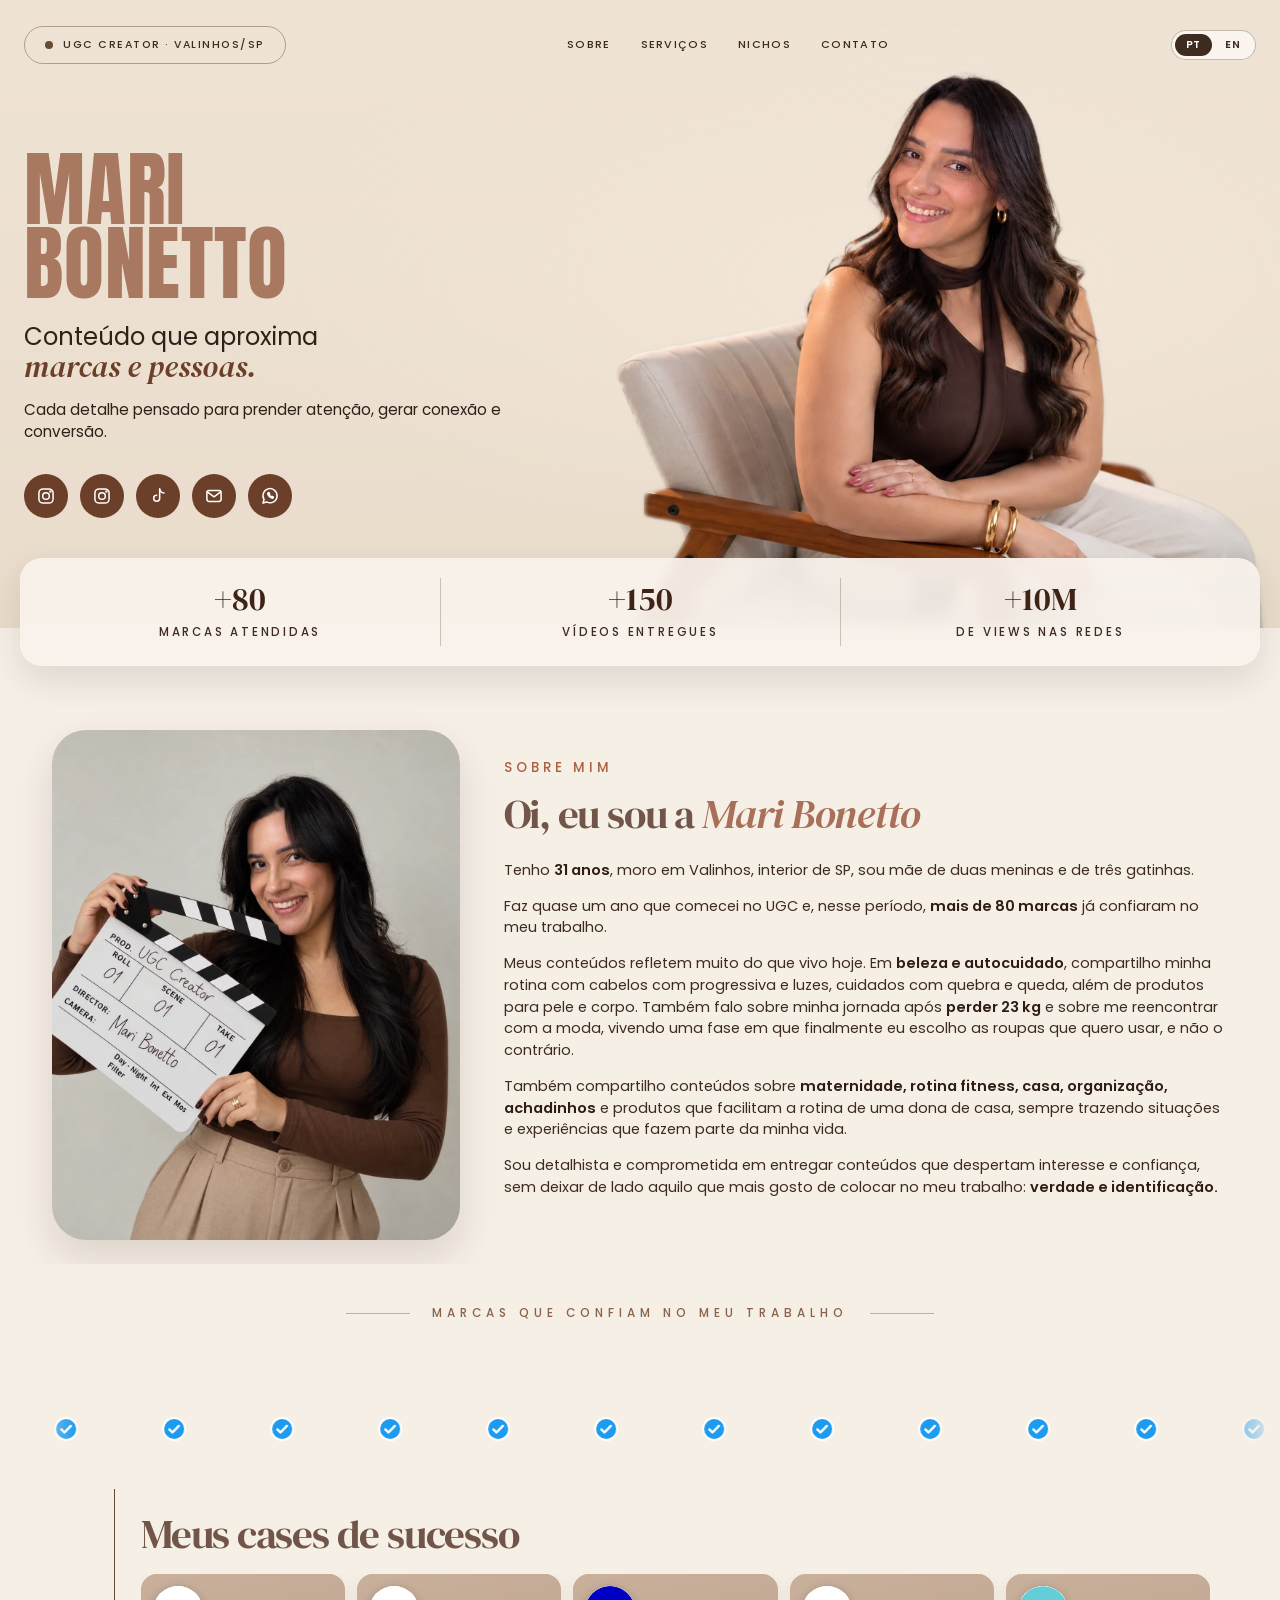
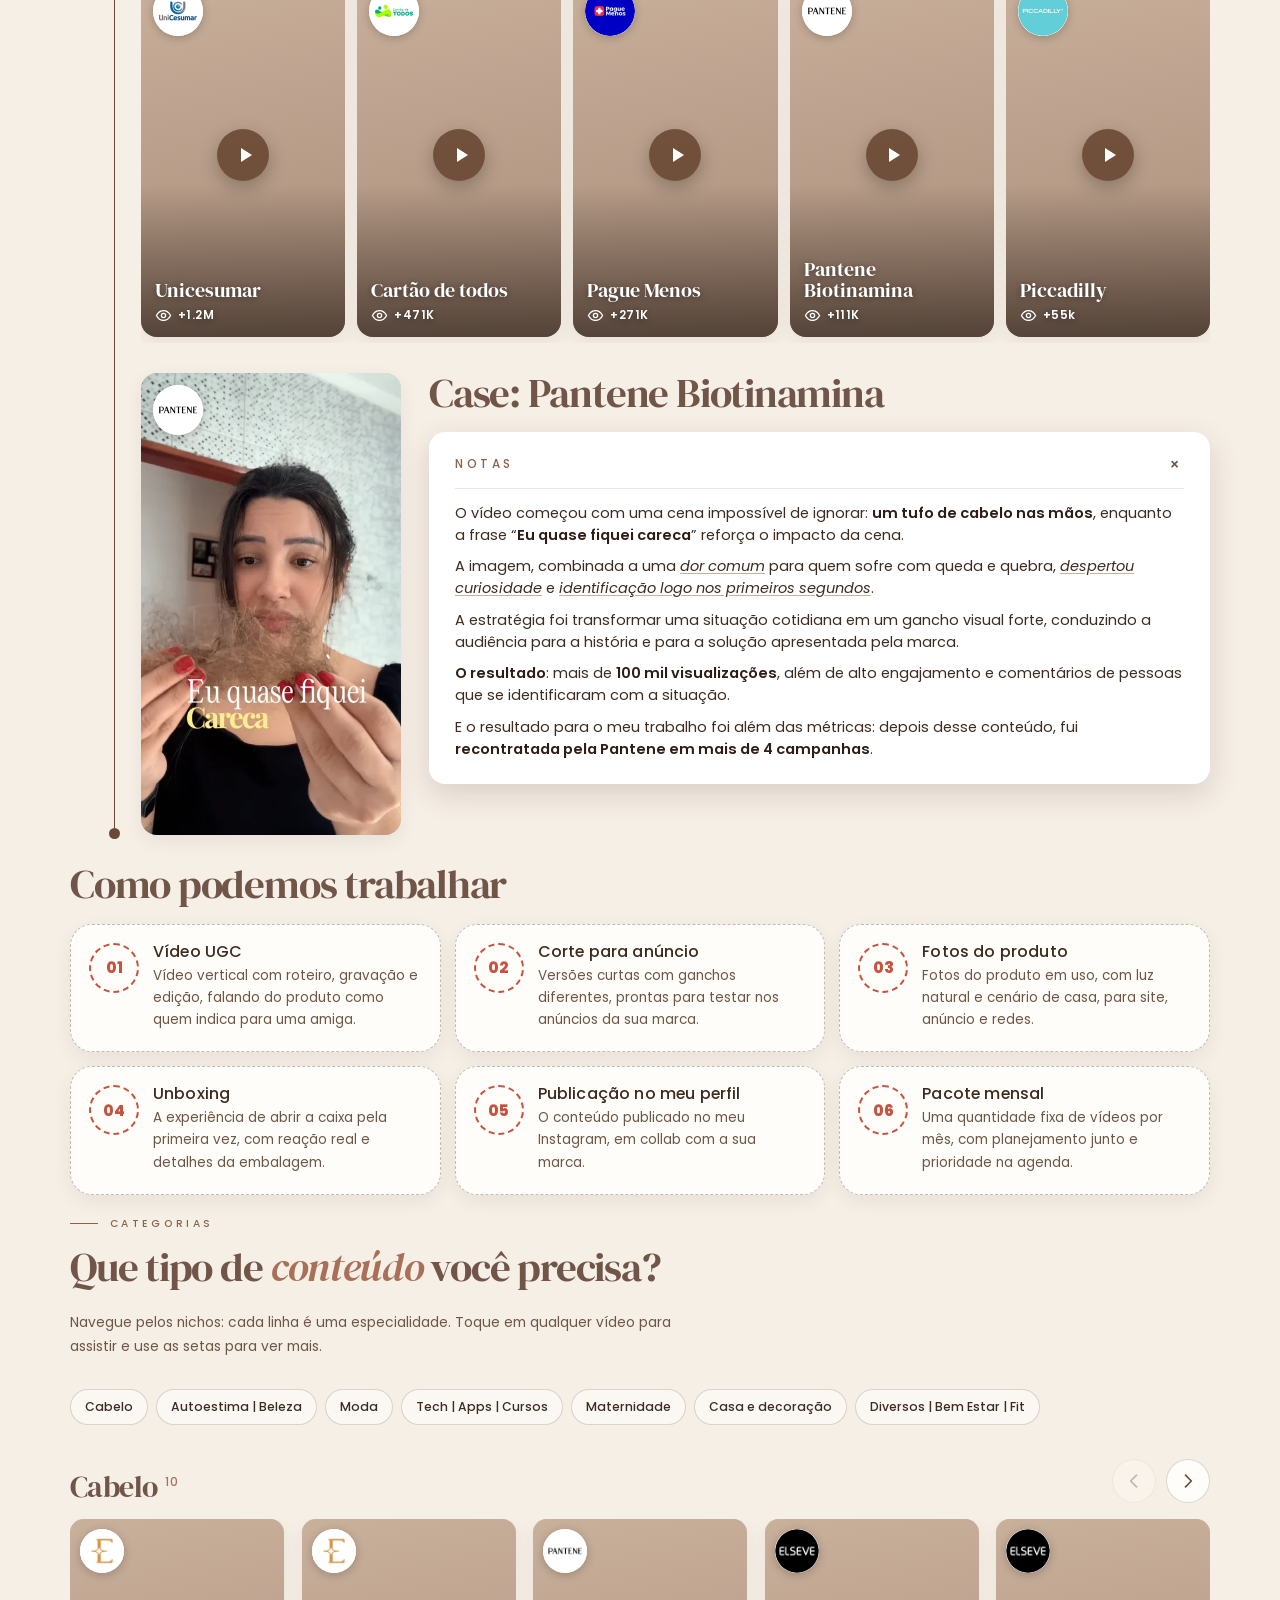
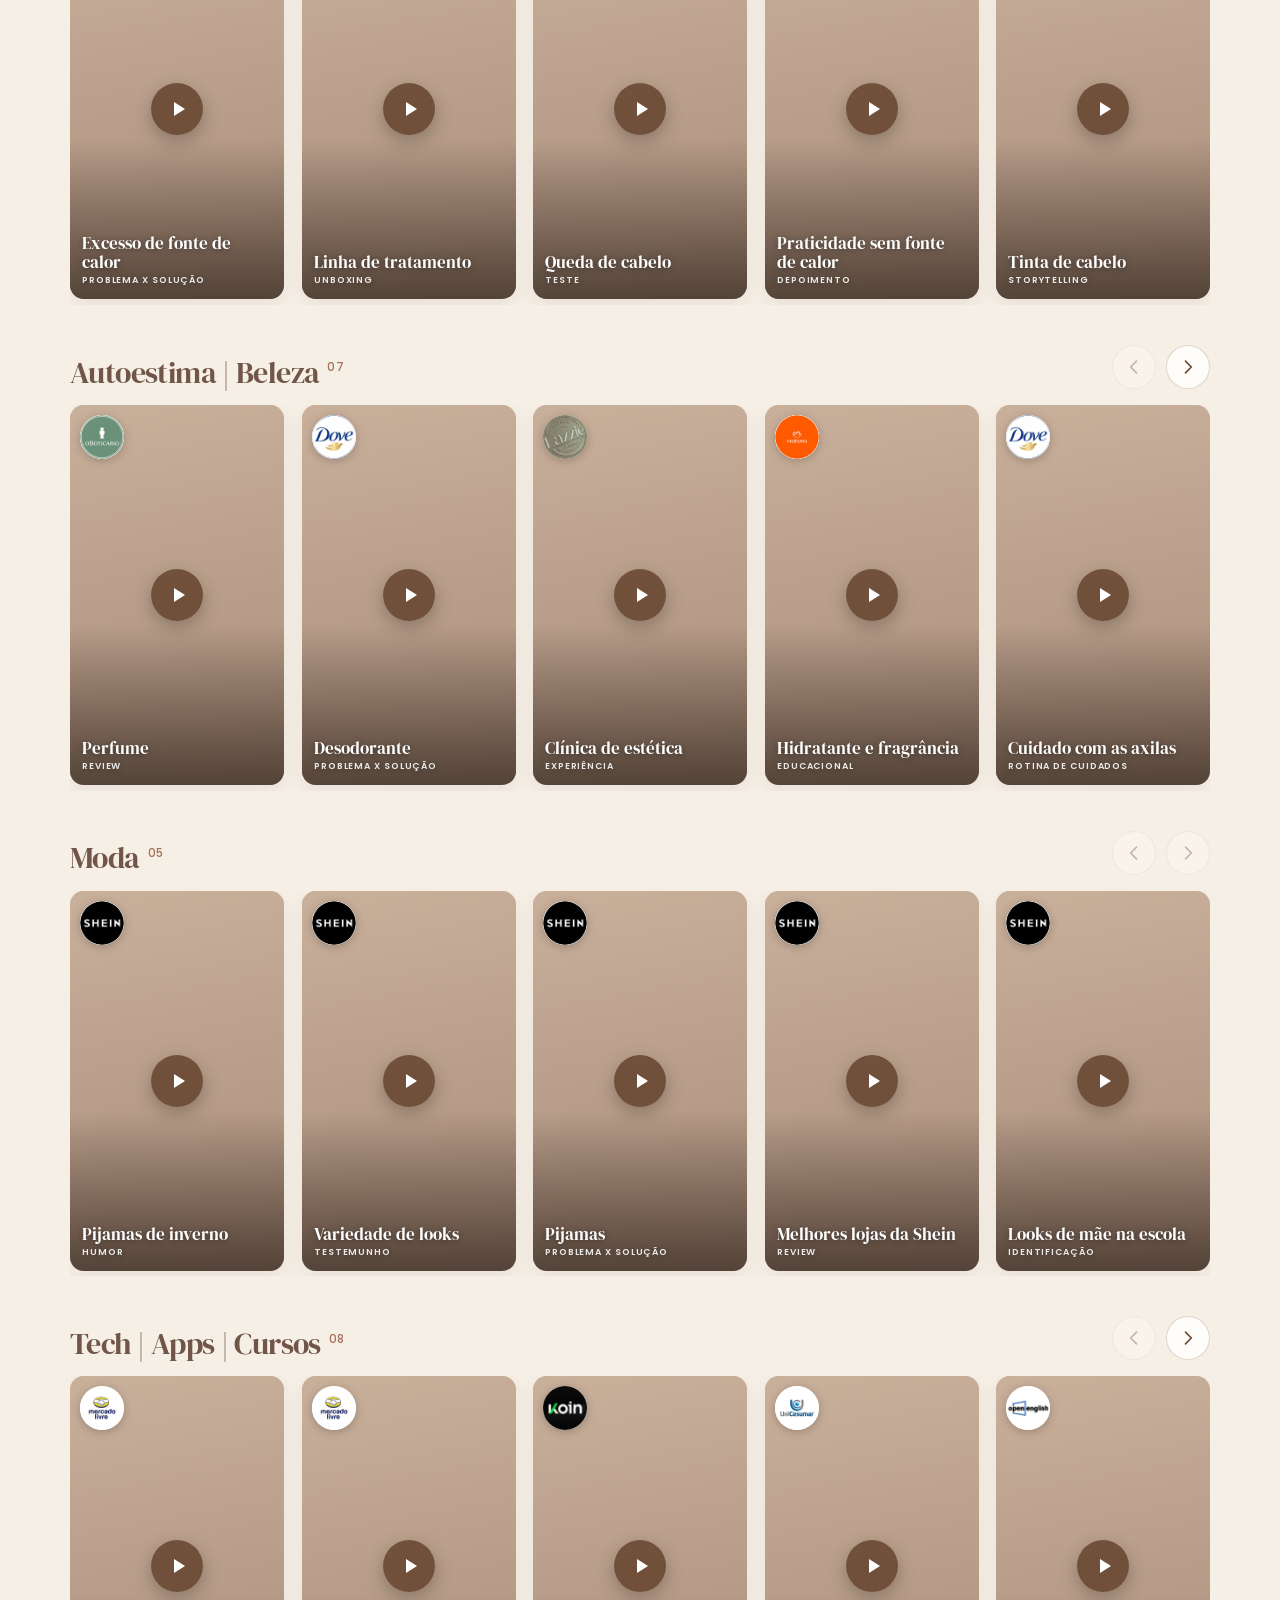
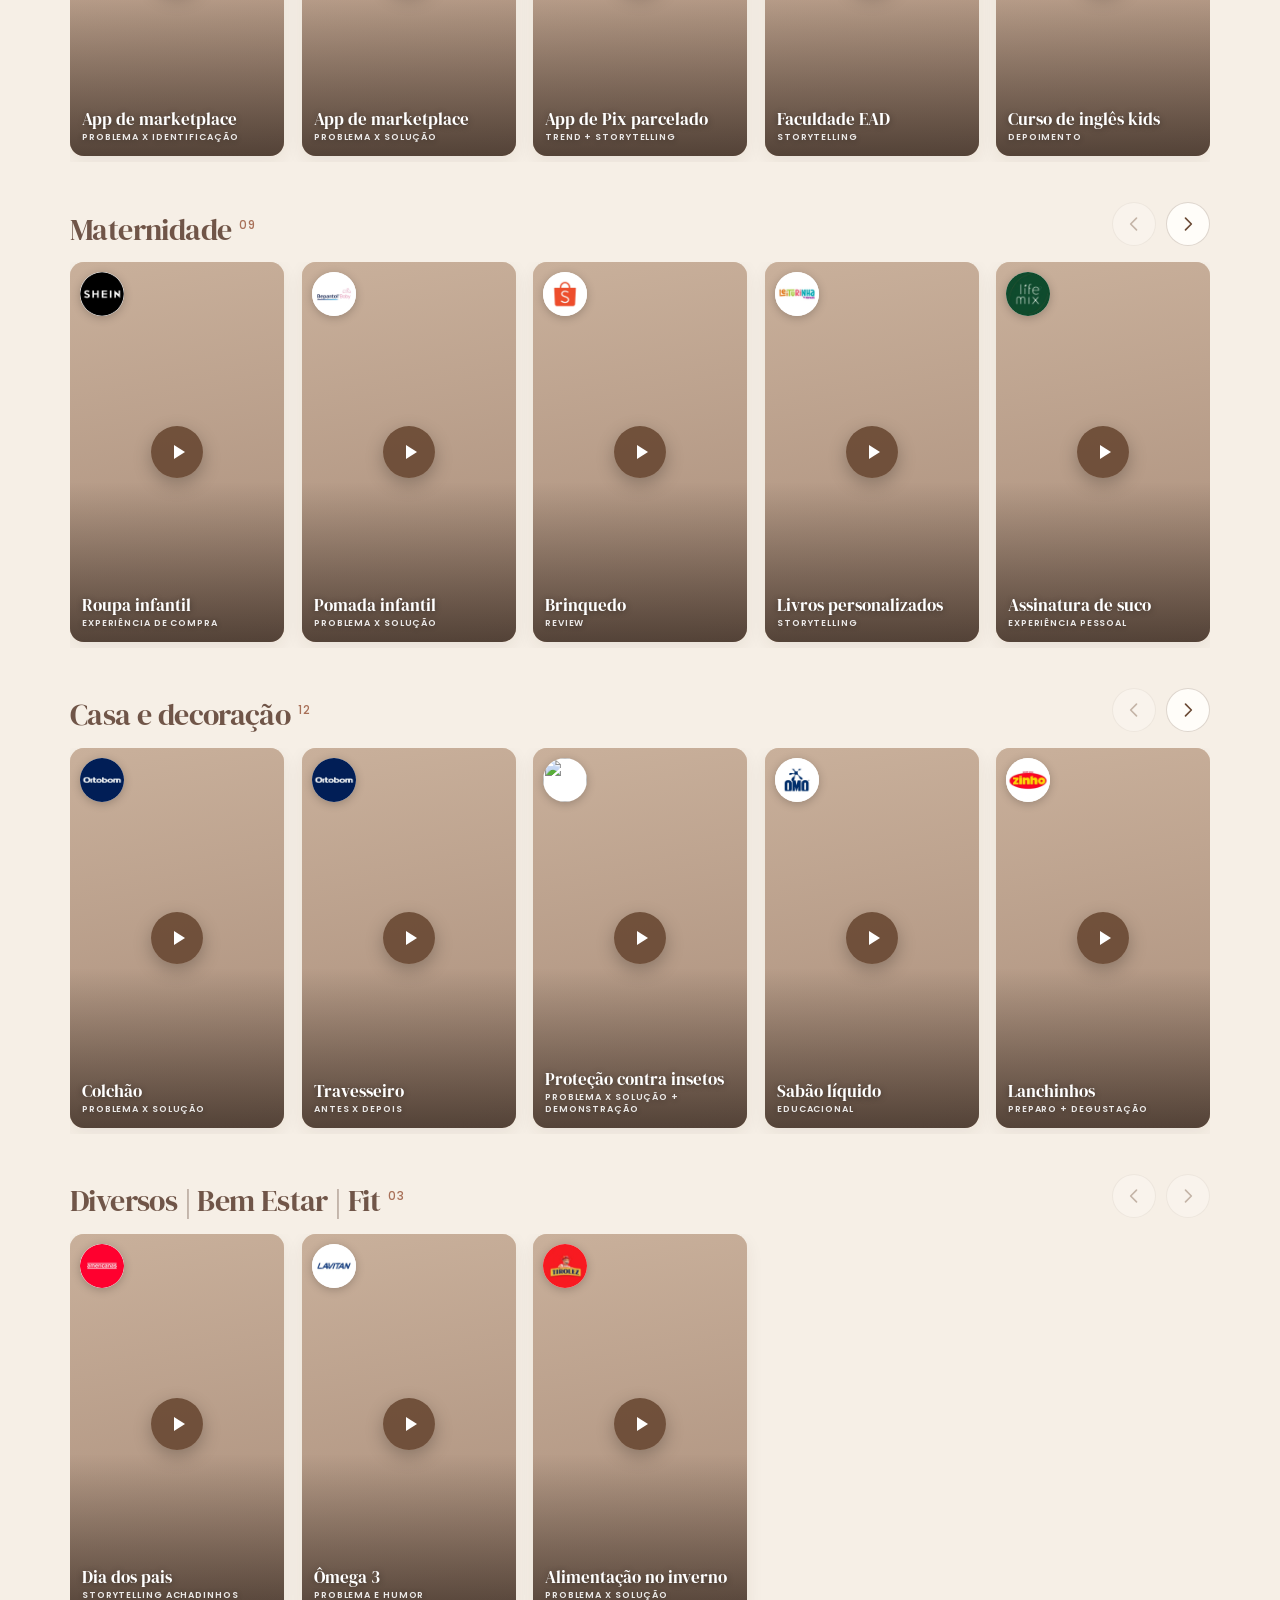
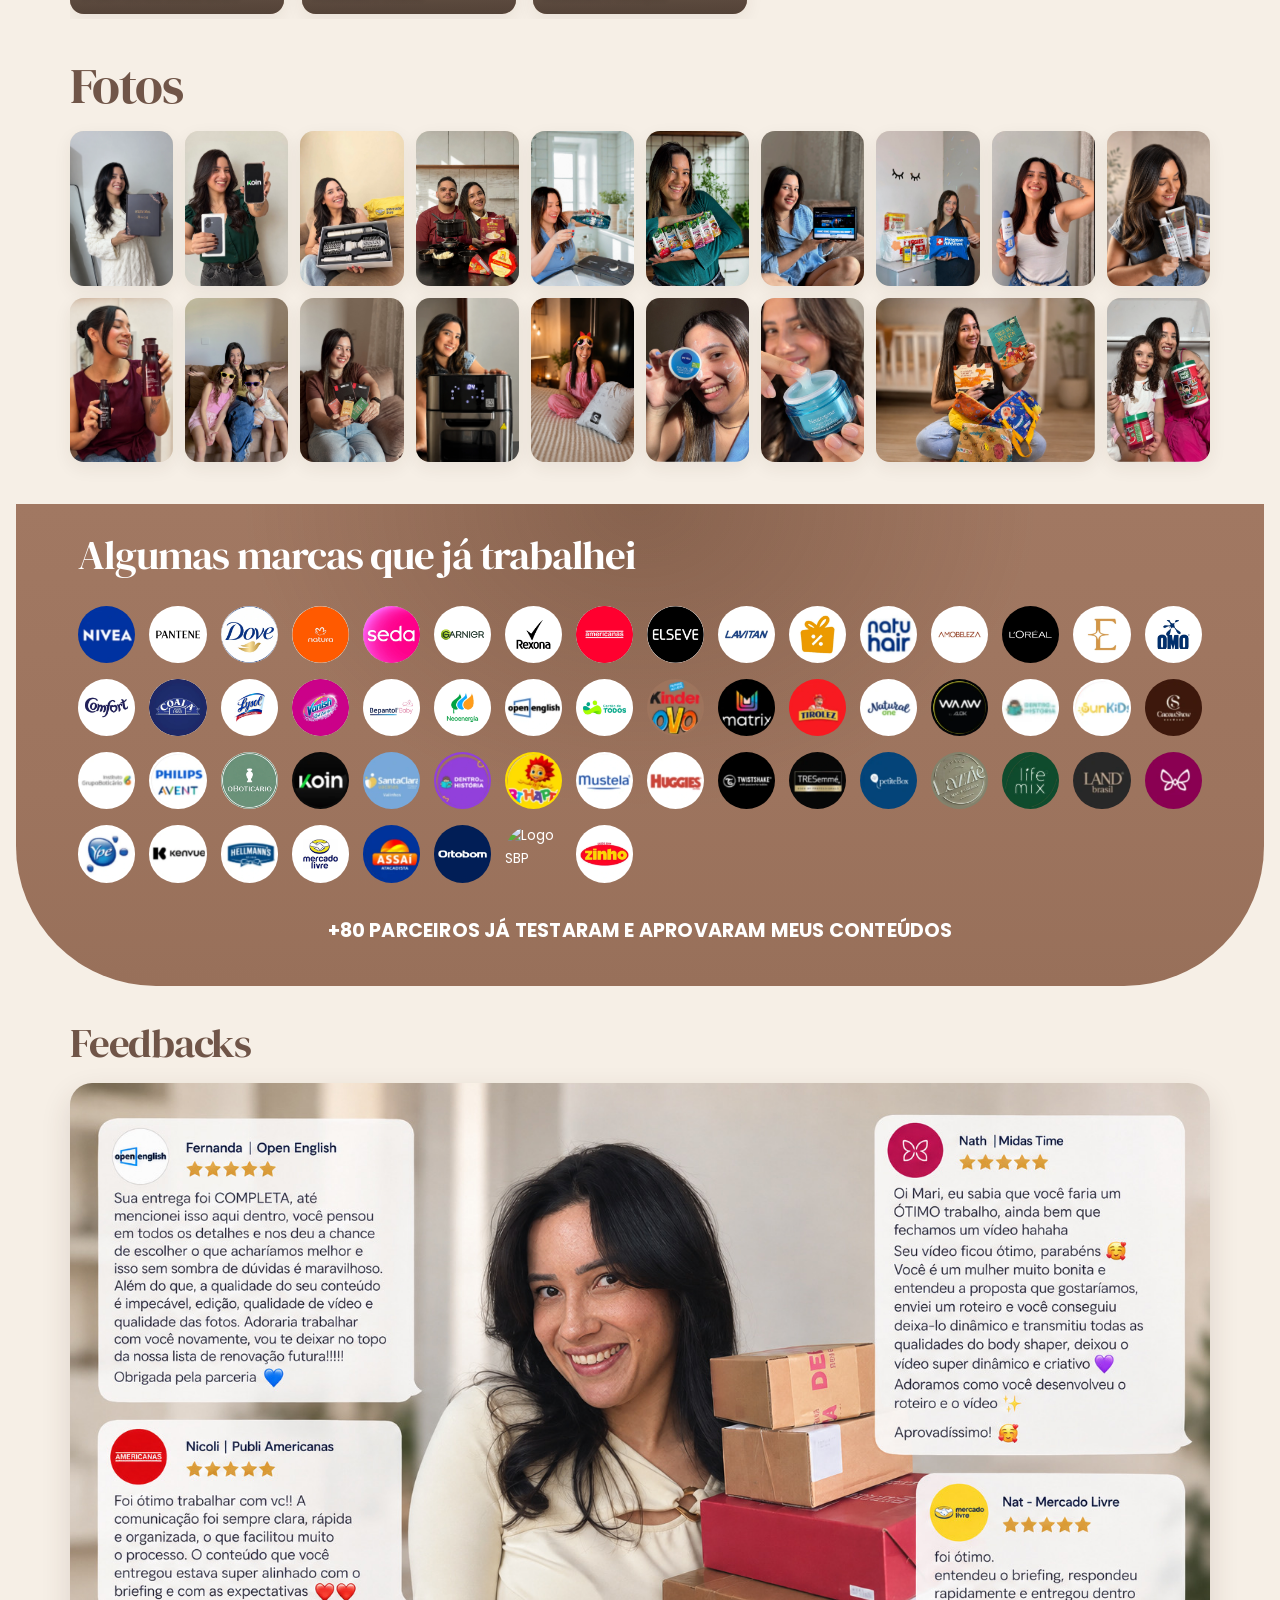
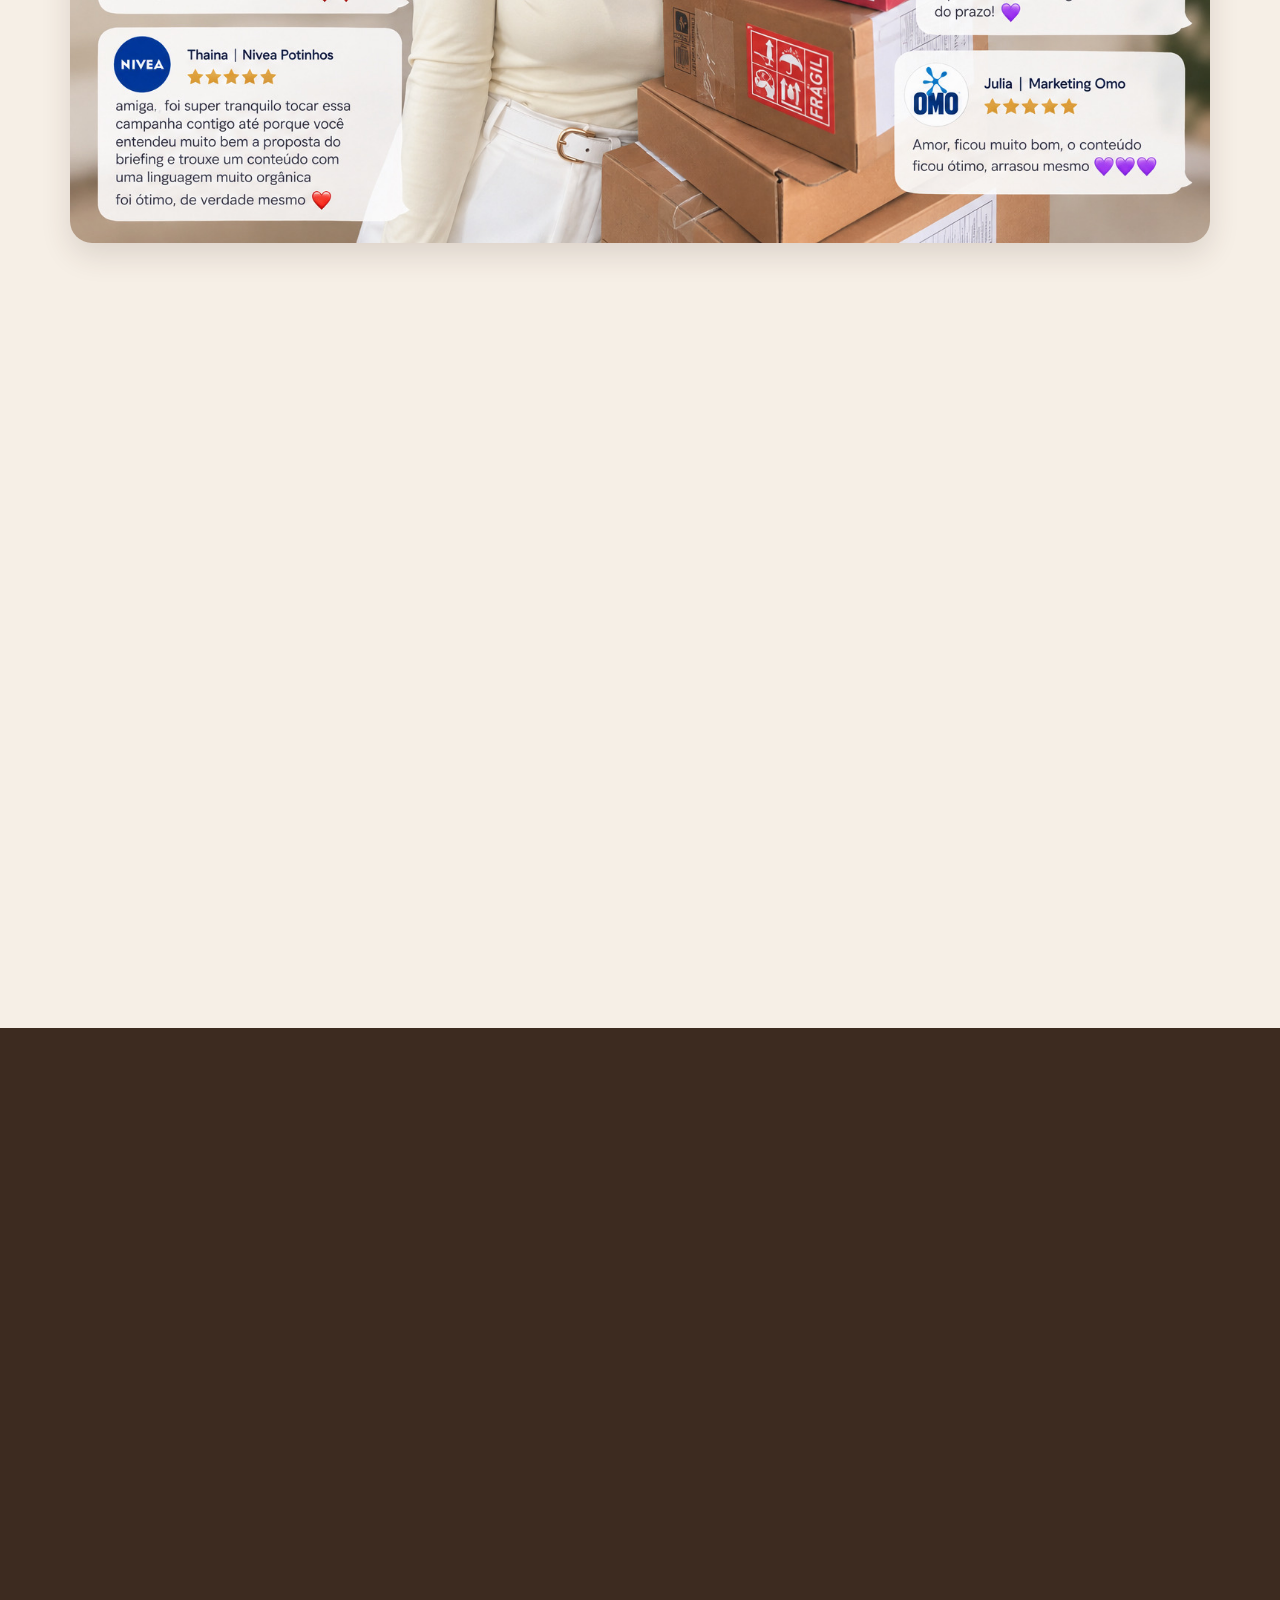
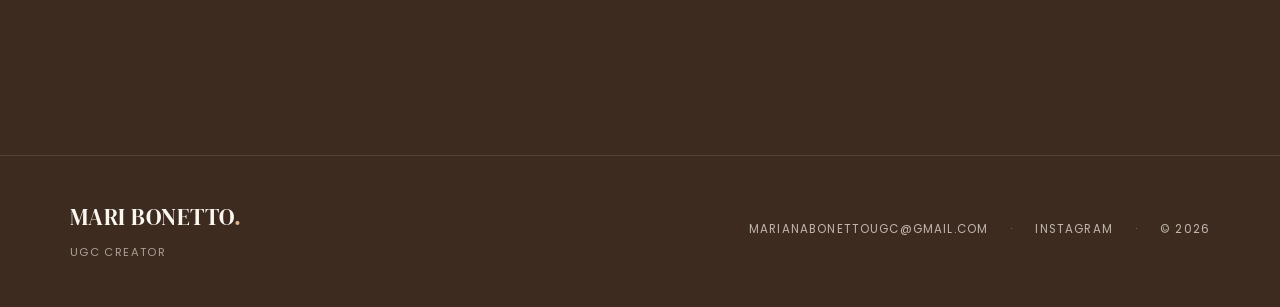
==== index.html @ d16958e3 "Visitas do portfólio: só pessoas de fora, segundos assistidos, origem com detalhe, partes do site e " ====
<!DOCTYPE html>
<html lang="pt-BR">
<head>
<meta charset="UTF-8">
<meta name="viewport" content="width=device-width, initial-scale=1" id="viewport">
<script>
  // Celular e tablet: mostra o site com o mesmo visual do computador, reduzido para caber na tela (igual ao Canva).
  // Usa uma largura menor (1040) e letras maiores (classe "miniatura") para dar para ler sem dar zoom.
  // Só em aparelho de toque (celular/tablet). Notebook com tela baixa (ex.: 1536x864) NÃO entra aqui.
  if (window.matchMedia("(pointer: coarse)").matches && !window.matchMedia("(any-pointer: fine)").matches && Math.min(screen.width, screen.height) < 1024) {
    document.getElementById("viewport").setAttribute("content", "width=1040");
    document.documentElement.classList.add("miniatura");
  }
  // Página /valores (valores/index.html manda para "?valores"): carrega os preços e mostra o endereço /valores
  if (/(^|[?&])valores(=|&|$)/.test(location.search.slice(1))) {
    var raizV = location.pathname.replace(/[^/]*$/, "");
    document.write('<base href="' + raizV + '"><meta name="robots" content="noindex, nofollow"><script src="' + raizV + 'valores/dados.js?v=' + Date.now() + '"><\/script>');
    try { history.replaceState(null, "", raizV + "valores/" + location.hash); } catch (e) {}
  }
</script>
<title>Mari Bonetto | Portfólio UGC</title>
<meta name="description" content="Mari Bonetto, UGC Creator em Valinhos, SP. Conteúdo que parece indicação de amiga antes de parecer anúncio.">
<meta name="theme-color" content="#f6efe6">
<!-- vídeos: abre a conexão com o YouTube logo no começo, para o player abrir mais rápido -->
<link rel="preconnect" href="https://www.youtube-nocookie.com">
<link rel="preconnect" href="https://www.youtube.com">
<link rel="preconnect" href="https://i.ytimg.com">
<link rel="preconnect" href="https://www.google.com">
<link rel="dns-prefetch" href="https://jnn-pa.googleapis.com">
<link rel="preload" as="image" href="mari-bonetto-capa-hd.webp" fetchpriority="high">
<link rel="preconnect" href="https://fonts.googleapis.com">
<link rel="preconnect" href="https://fonts.gstatic.com" crossorigin>
<link href="https://fonts.googleapis.com/css2?family=Anton&family=DM+Serif+Display:ital@0;1&family=Poppins:wght@400;500;600;700&display=swap" rel="stylesheet">
<!-- Banco de dados (Supabase): o site lê os vídeos, salva os contatos e conta as visitas -->
<script src="https://cdn.jsdelivr.net/npm/@supabase/supabase-js@2" defer></script>
<script src="js/banco.js?v=202610121913" defer></script>
<script src="js/analytics-portfolio.js?v=202611101200" defer></script>
<style>
  /* =========================================================
     IDENTIDADE: CARTÃO DE CAFETERIA PREMIUM
     ========================================================= */
  :root{
    --creme:#f6efe6;
    --papel:#fffdf9;
    --cafe:#6b4a35;
    --cafe-2:#8a634b;
    --verde:#4f7a54;
    --vermelho:#c5533f;
    --texto:#3d2b20;
    --texto-suave:#6e5646;
    --tracejado:rgba(107,74,53,.38);
    --tracejado-claro:rgba(255,253,249,.42);
    --raio:22px;
    --sombra:0 6px 18px rgba(61,43,32,.07);
    --sombra-hover:0 12px 26px rgba(61,43,32,.13);
    --largura:1180px;
  }
  *,*::before,*::after{box-sizing:border-box}
  html{scroll-behavior:smooth;scroll-padding-top:76px;-webkit-text-size-adjust:100%}
  body{margin:0;background:var(--creme);color:var(--texto);font-family:"Poppins",system-ui,sans-serif;font-size:.95rem;line-height:1.65;overflow-x:hidden}
  img{max-width:100%;height:auto;display:block}
  a{color:inherit}
  h1,h2,h3,h4{margin:0;line-height:1.12;font-weight:600;color:var(--texto)}
  /* Fontes do site (no máximo 3): Anton só no nome da capa, DM Serif Display nos títulos e Poppins no resto */
  h2{font-family:"DM Serif Display",Georgia,serif;font-weight:400;letter-spacing:-.045em;color:var(--cafe-2)}
  h3,h4{font-family:"Poppins",sans-serif;font-weight:500;letter-spacing:.01em}
  p{margin:0}
  button,input,textarea{font:inherit;color:inherit}
  :focus-visible{outline:3px solid var(--vermelho);outline-offset:3px;border-radius:10px}
  .sr-only{position:absolute;width:1px;height:1px;padding:0;margin:-1px;overflow:hidden;clip:rect(0,0,0,0);white-space:nowrap;border:0}
  .pular{position:absolute;left:16px;top:-60px;z-index:300;background:var(--cafe);color:var(--papel);padding:10px 18px;border-radius:999px;text-decoration:none;font-weight:700}
  .pular:focus{top:12px}

  .container{width:100%;max-width:var(--largura);margin:0 auto;padding:0 20px}
  section{padding:56px 0}
  .manuscrito{font-family:"DM Serif Display",Georgia,serif;font-style:italic;font-weight:400;color:var(--vermelho);font-size:1.3rem;line-height:1}
  .cabecalho{margin-bottom:24px}
  .cabecalho h2{font-size:clamp(1.8rem,4vw,2.5rem);margin-top:4px}

  /* Cartão destacável: papel, borda tracejada, cantos arredondados */
  .cartao{background:var(--papel);border:1.5px dashed var(--tracejado);border-radius:var(--raio);box-shadow:var(--sombra)}

  /* Botões */
  .btn{display:inline-flex;align-items:center;justify-content:center;gap:8px;padding:13px 26px;border-radius:999px;border:1.5px solid transparent;font-weight:700;font-size:1rem;text-decoration:none;cursor:pointer;transition:transform .2s ease,background .2s ease,box-shadow .2s ease}
  .btn:hover{transform:translateY(-2px)}
  .btn-cafe{background:var(--cafe);color:var(--papel);box-shadow:0 8px 18px rgba(107,74,53,.25)}
  .btn-cafe:hover{background:#5a3e2c}
  .btn-papel{background:var(--papel);color:var(--cafe);border:1.5px dashed var(--cafe)}

  /* =========================================================
     MENU
     ========================================================= */
  .topo{position:fixed;inset:0 0 auto 0;z-index:100;padding:10px 0;transition:background .3s ease,border-color .3s ease,transform .35s ease,visibility .35s;border-bottom:1.5px dashed transparent;transform:translateY(-110%);visibility:hidden}
  .topo.visivel{transform:none;visibility:visible}
  .topo.rolou{background:rgba(255,253,249,.94);border-bottom-color:var(--tracejado);-webkit-backdrop-filter:blur(8px);backdrop-filter:blur(8px)}
  .topo .container{display:flex;align-items:center;justify-content:space-between;gap:16px}
  .logo-nome{font-family:"DM Serif Display",Georgia,serif;font-weight:400;font-size:1.4rem;text-decoration:none;color:var(--cafe);letter-spacing:-.2px}
  .logo-nome span{font-family:"Poppins",sans-serif;font-weight:500;text-transform:uppercase;letter-spacing:.12em;color:var(--vermelho);font-size:.8rem;margin-left:6px}
  .menu ul{display:flex;gap:2px;list-style:none;margin:0;padding:0}
  .menu a{display:block;padding:8px 14px;border-radius:999px;text-decoration:none;font-weight:600;font-size:.97rem;transition:background .2s}
  .menu a:hover{background:rgba(107,74,53,.1)}
  /* Botão de idioma PT | EN (topo fixo e topo da capa) */
  .idioma{display:inline-flex;gap:2px;padding:3px;border:1px solid rgba(107,74,53,.35);border-radius:999px;background:rgba(255,253,249,.7);flex-shrink:0}
  .idioma button{border:0;background:transparent;border-radius:999px;padding:6px 11px;font-family:"Poppins",sans-serif;font-weight:600;font-size:.72rem;letter-spacing:.08em;color:#3d2b20;cursor:pointer;line-height:1}
  .idioma button.ativo{background:#3d2b20;color:#fff}
  .idioma button:focus-visible{outline:2px solid var(--cafe);outline-offset:2px}
  .hamburguer{display:none;width:46px;height:46px;border-radius:50%;border:1.5px dashed var(--tracejado);background:var(--papel);cursor:pointer;align-items:center;justify-content:center}
  .hamburguer span,.hamburguer span::before,.hamburguer span::after{display:block;width:20px;height:2.5px;background:var(--cafe);border-radius:3px;transition:transform .25s ease,background .2s}
  .hamburguer span{position:relative}
  .hamburguer span::before,.hamburguer span::after{content:"";position:absolute;left:0}
  .hamburguer span::before{top:-7px}
  .hamburguer span::after{top:7px}
  .hamburguer[aria-expanded="true"] span{background:transparent}
  .hamburguer[aria-expanded="true"] span::before{transform:translateY(7px) rotate(45deg)}
  .hamburguer[aria-expanded="true"] span::after{transform:translateY(-7px) rotate(-45deg)}

  /* =========================================================
     TARJA BLACK FRIDAY
     ========================================================= */
  .tarja-bf{display:flex;align-items:center;justify-content:center;flex-wrap:wrap;gap:6px 16px;padding:12px 16px;background:#e9b44c;color:#2e211a;font-size:.98rem;text-align:center}
  .tarja-bf[hidden]{display:none}
  .bf-selo{background:#2e211a;color:#f6d38a;font-size:.68rem;font-weight:700;letter-spacing:.16em;text-transform:uppercase;padding:5px 11px;border-radius:999px}
  .bf-dias{font-weight:600;font-size:1.05rem}
  .bf-sep{opacity:.5}
  .bf-texto{display:inline-block;color:#4a3424;transition:opacity .35s ease,transform .35s ease}
  .bf-texto.trocando{opacity:0;transform:translateY(-10px)}
  .bf-texto.entrando{opacity:0;transform:translateY(10px);transition:none}
  .bf-link{margin-left:14px;font-weight:600;font-size:.9rem;color:#2e211a;text-decoration:none;white-space:nowrap}
  .bf-link:hover{text-decoration:underline}

  /* =========================================================
     1. CAPA
     ========================================================= */
  .capa{padding:0;background:var(--creme)}
  /* Capa no estilo da referência: menu no topo, nome em serifa, frase, ícones e foto recortada à direita */
  .capa-quadro{position:relative;width:100%;min-height:clamp(560px,min(52vw,86vh),760px);overflow:hidden;
    background:radial-gradient(ellipse at 72% 45%,#f3e6d8 0%,rgba(243,230,216,0) 55%),linear-gradient(180deg,#efe3d5 0%,#e9dccb 100%);padding-bottom:70px}
  .capa-topo{position:relative;z-index:3;max-width:1340px;margin:0 auto;padding:26px 24px 0;display:flex;align-items:center;justify-content:space-between;gap:20px}
  .capa-selo{display:inline-flex;align-items:center;gap:10px;padding:9px 20px;border:1px solid rgba(107,74,53,.45);border-radius:999px;font-size:.74rem;font-weight:500;letter-spacing:.14em;text-transform:uppercase;color:#3d2b20;white-space:nowrap}
  .capa-selo::before{content:"";width:8px;height:8px;border-radius:50%;background:var(--cafe)}
  .capa-menu{display:flex;gap:30px;list-style:none;margin:0;padding:0}
  .capa-menu a{white-space:nowrap;font-size:.76rem;font-weight:500;letter-spacing:.12em;text-transform:uppercase;color:#3d2b20;text-decoration:none;padding:6px 0;border-bottom:1.5px solid transparent;transition:border-color .2s}
  .capa-menu a:hover,.capa-menu a[aria-current]{border-bottom-color:var(--cafe)}
  .capa-foto{position:absolute;z-index:1;bottom:0;left:48%;height:calc(100% - 70px);width:auto;max-width:56%;object-fit:contain;object-position:bottom}
  .capa-texto{position:relative;z-index:2;max-width:1340px;margin:0 auto;padding:clamp(40px,7vw,96px) 24px 40px}
  .capa-texto > *{max-width:560px}
  /* Nome na fonte alta e condensada, em dourado */
  .capa-nome{font-family:"Anton",Impact,sans-serif;font-weight:400;text-transform:uppercase;font-size:clamp(4rem,7.6vw,7.4rem);line-height:.9;letter-spacing:.01em;color:#a87860;margin:0}
  .capa-nome span{display:block}
  .capa-frase{margin:30px 0 0;font-family:"Poppins",sans-serif;font-weight:400;font-size:clamp(1.6rem,2.6vw,2.4rem);line-height:1.15;color:#2e211a}
  .capa-frase em{display:block;font-family:"DM Serif Display",Georgia,serif;font-style:italic;font-size:1.25em;line-height:1.05;color:#6b3f2a}
  .capa-sub{margin:16px 0 0;font-size:clamp(1rem,1.3vw,1.18rem);line-height:1.5;color:#2e211a;max-width:480px}
  .capa-redes{display:flex;align-items:center;gap:12px;margin:30px 0 0;padding:0;list-style:none}
  .rede-btn{width:50px;height:50px;border-radius:50%;background:#6b3f2a;display:flex;align-items:center;justify-content:center;transition:transform .25s,background .25s}
  .rede-btn:hover{transform:translateY(-2px);background:var(--vermelho)}
  .rede-btn svg{width:23px;height:23px;fill:none;stroke:#fff;stroke-width:1.8;stroke-linecap:round;stroke-linejoin:round}

  /* Espaços de imagem ainda sem foto */
  .vazio-img{display:flex;align-items:flex-end;justify-content:center;background:linear-gradient(160deg,#e9dccb 0%,#d2b59c 100%)}
  .vazio-img span{margin:12px;background:rgba(255,253,249,.9);color:var(--texto);font-weight:700;font-size:.78rem;padding:4px 12px;border-radius:999px}

  /* =========================================================
     2. SOBRE MIM (painel taupe igual à referência) + 3. MARCAS ROLANDO
     ========================================================= */
  section.sobre-secao{padding:64px 0 24px}
  .sobre-grid{max-width:1480px;margin:0 auto;padding:0 32px;display:grid;grid-template-columns:minmax(0,.72fr) minmax(0,1.28fr);gap:48px;align-items:center}
  .sobre-foto{border-radius:34px;overflow:hidden;aspect-ratio:4/5;box-shadow:0 18px 40px rgba(61,43,32,.14)}
  .sobre-foto img{width:100%;height:100%;object-fit:cover;object-position:50% 35%}
  .sobre-texto .sobretitulo{color:#a8603f;font-size:.92rem;letter-spacing:.3em;margin-bottom:14px}
  .sobre-texto .sobretitulo::before{display:none}
  .sobre-titulo{font-family:"DM Serif Display",Georgia,serif;font-weight:400;font-size:clamp(2.8rem,4.6vw,4.6rem);line-height:1.02;letter-spacing:-.03em;color:#2e1d14;margin:0 0 24px}
  .sobre-titulo em{font-style:italic;color:#9a5a3c}
  .sobre-texto > p:not(.sobretitulo){margin:0 0 14px;font-size:clamp(1rem,1.12vw,1.12rem);line-height:1.5;color:#3d2b20}
  .sobre-texto strong{font-weight:600;color:#2e1d14}

  /* Faixa de números entre a capa e o Sobre mim */
  section.numeros-faixa{position:relative;z-index:3;padding:0 16px;margin-top:-70px}
  .numeros-faixa ul{max-width:1600px;margin:0 auto;padding:26px 20px;display:grid;grid-template-columns:repeat(3,minmax(0,1fr));list-style:none;
    background:rgba(249,243,236,.94);border-radius:22px;box-shadow:0 14px 34px rgba(61,43,32,.12);-webkit-backdrop-filter:blur(6px);backdrop-filter:blur(6px)}
  .numeros-faixa li{padding:4px 0;text-align:center;border-left:1px solid rgba(107,74,53,.3)}
  .numeros-faixa li:first-child{border-left:0}
  .numeros-faixa strong{display:block;font-family:"DM Serif Display",Georgia,serif;font-weight:400;font-size:clamp(2rem,3.4vw,3rem);line-height:1.05;color:#3d2416}
  .numeros-faixa span{display:block;margin-top:6px;font-size:.8rem;font-weight:500;letter-spacing:.24em;text-transform:uppercase;color:#3d2b20}

  /* Marcas rolando em faixa clara logo abaixo do Sobre mim (direita para a esquerda, sem fim) */
  /* Faixa de ponta a ponta, colada no painel marrom (passa por trás dos cantos arredondados dele) */
  .marcas-secao{position:relative;padding:40px 0 40px;background:var(--creme)}
  .faixa{position:relative;width:100%;overflow:hidden}
  .faixa-titulo{display:flex;align-items:center;justify-content:center;gap:22px;margin:0 16px 28px;font-family:"Poppins",sans-serif;font-weight:500;font-size:.82rem;letter-spacing:.42em;text-transform:uppercase;color:var(--cafe-2);text-align:center}
  .faixa-titulo::before,.faixa-titulo::after{content:"";width:64px;height:1px;background:rgba(138,99,75,.45);flex-shrink:0}
  .faixa-janela{overflow:hidden;-webkit-mask-image:linear-gradient(90deg,transparent,#000 6%,#000 94%,transparent);mask-image:linear-gradient(90deg,transparent,#000 6%,#000 94%,transparent)}
  .faixa-trilho{display:flex;width:max-content;will-change:transform}
  .faixa-trilho ul{display:flex;gap:30px;list-style:none;margin:0;padding:6px 15px}
  .selo{position:relative;flex:0 0 auto;width:118px;height:118px}
  .selo img{width:100%;height:100%;object-fit:contain;border-radius:50%}
  .verificado{position:absolute;right:4px;bottom:4px;width:30px;height:30px}

  /* =========================================================
     4. MEUS CASES DE SUCESSO (com a linha marrom vertical)
     ========================================================= */
  .destaques-secao{padding-top:0}
  .com-linha{position:relative;margin-left:44px;padding:24px 0 4px 26px;border-left:1.5px solid var(--cafe)}
  .com-linha::before{content:"";position:absolute;left:-6px;bottom:0;width:11px;height:11px;border-radius:50%;background:var(--cafe)}
  .cases-titulo{font-size:clamp(2.2rem,4.4vw,3.2rem);margin:0 0 18px}
  /* Grade de cases: 5 cards verticais por linha no desktop */
  .videos-grid{display:grid;grid-template-columns:repeat(5,minmax(0,1fr));gap:12px;list-style:none;margin:0;padding:0}
  .video-card{display:flex;flex-direction:column;min-width:0}
  .video-midia{position:relative;aspect-ratio:9/16;border-radius:16px;overflow:hidden;background:#d9c4ae;box-shadow:var(--sombra);transition:transform .25s ease,box-shadow .25s ease}
  @media (hover:hover) and (pointer:fine){.video-card:hover .video-midia,.case-video:hover .video-midia{transform:translateY(-4px);box-shadow:var(--sombra-hover)}}
  .video-midia{touch-action:manipulation;-webkit-tap-highlight-color:transparent}
  .video-midia .capa-img,.video-midia .vazio-img{position:absolute;inset:0;width:100%;height:100%;object-fit:cover}
  .video-midia .vazio-img{align-items:flex-end;justify-content:center;background:linear-gradient(170deg,#c9b09b 0%,#a98d7a 100%)}
  .video-midia .vazio-img span{margin-bottom:44px}
  .video-midia iframe{position:absolute;inset:0;width:100%;height:100%;border:0}
  /* Prévia sem som ao passar o mouse. O player fica mais largo que o card (formato 16:9) e o vídeo vertical
     ocupa só o meio: assim o título, os ícones e a marca do YouTube ficam de fora da área visível */
  .video-midia iframe.previa{inset:auto;top:-150%;left:-582.1%;width:1264.2%;height:400%;z-index:1;pointer-events:none;transform:scale(.26);opacity:0;transition:opacity .45s ease}
  .video-midia iframe.previa.pronta{opacity:1}
  .video-midia.tocando-previa .play span{opacity:0;transform:scale(.85)}
  /* Capa automática (miniatura do próprio vídeo) */
  .video-midia .capa-img{transition:transform .5s ease}
  @media (hover:hover) and (pointer:fine){.video-card:hover .capa-img{transform:scale(1.03)}}
  /* Logo da marca numa bolinha no topo do card */
  .video-logo{position:absolute;top:12px;left:12px;z-index:3;width:50px;height:50px;border-radius:50%;background:#fff;box-shadow:0 2px 10px rgba(0,0,0,.22);pointer-events:none}
  .video-logo img{width:100%;height:100%;border-radius:50%;object-fit:cover;display:block}
  /* Nome da marca no topo, em etiqueta */
  .video-marca{position:absolute;top:12px;left:12px;z-index:3;padding:6px 12px;border-radius:999px;background:rgba(255,253,249,.92);color:var(--texto);font-size:.66rem;font-weight:600;letter-spacing:.12em;text-transform:uppercase;line-height:1;pointer-events:none;box-shadow:0 2px 8px rgba(0,0,0,.12)}
  /* Escurecido suave embaixo para o texto aparecer */
  .video-midia::after{content:"";position:absolute;left:0;right:0;bottom:0;height:42%;z-index:2;background:linear-gradient(180deg,transparent,rgba(30,20,14,.62));pointer-events:none}
  .video-midia.sem-video::after{display:none}
  .play{position:absolute;inset:0;z-index:3;display:flex;align-items:center;justify-content:center;border:0;background:transparent;cursor:pointer;padding:0}
  .play span{width:62px;height:62px;border-radius:50%;background:rgba(107,74,53,.92);display:flex;align-items:center;justify-content:center;box-shadow:0 6px 18px rgba(0,0,0,.25);transition:transform .25s ease,opacity .3s ease,background .2s ease}
  .play svg{width:24px;height:24px;fill:#fff;margin-left:3px}
  .play:hover span,.play:focus-visible span{transform:scale(1.08);background:var(--cafe)}
  .play:focus-visible{outline-offset:-4px;border-radius:16px}
  /* Título e visualizações na parte de baixo */
  .video-info{position:absolute;left:14px;right:14px;bottom:12px;z-index:3;color:#fff;pointer-events:none;text-shadow:0 1px 6px rgba(0,0,0,.4)}
  .video-info strong{display:block;font-family:"DM Serif Display",Georgia,serif;font-weight:400;font-size:clamp(1.05rem,1.6vw,1.35rem);line-height:1.1;margin-bottom:4px}
  .video-tipo{display:block;font-size:.64rem;font-weight:600;letter-spacing:.1em;text-transform:uppercase;line-height:1.3;opacity:.88}
  .views{display:flex;align-items:center;gap:6px;font-weight:600;font-size:.8rem;letter-spacing:.04em}
  .views svg{width:17px;height:17px;fill:none;stroke:#fff;stroke-width:1.8}
  /* Janela do player: o vídeo abre aqui no site, grande, com som */
  .player-janela{position:fixed;inset:0;z-index:100;display:flex;align-items:center;justify-content:center;padding:20px;background:rgba(30,20,14,.88);touch-action:manipulation;overscroll-behavior:contain}
  .player-janela[hidden]{display:none}
  .player-caixa{position:relative;height:min(88vh,calc((100vw - 40px) * 16 / 9));aspect-ratio:9/16;max-width:100%;border-radius:18px;overflow:hidden;background:#000;box-shadow:0 20px 60px rgba(0,0,0,.5)}
  @supports (height:1dvh){.player-caixa{height:min(82dvh,calc((100vw - 40px) * 16 / 9))}}
  .player-caixa.horizontal{height:auto;width:min(1100px,100%);aspect-ratio:16/9}
  /* Player próprio: o vídeo do YouTube roda por baixo, sem nenhum botão ou texto do YouTube aparecendo */
  .player-recorte{position:absolute;inset:0;overflow:hidden;background:#000 center/cover no-repeat}
  /* o player é desenhado 3x maior e reduzido: o YouTube escolhe a qualidade pelo tamanho do player, então assim ele manda em HD (1080p ou mais) */
  .player-recorte iframe{position:absolute;top:-100%;left:-424.075%;width:948.15%;height:300%;border:0;pointer-events:none;transform:scale(.346667)}
  .player-caixa.horizontal .player-recorte iframe{top:0;left:0;width:100%;height:100%;transform:none}
  .player-caixa.simples .player-recorte iframe{top:0;left:0;width:100%;height:100%;transform:none;pointer-events:auto}
  .player-escudo{position:absolute;inset:0;z-index:2;cursor:pointer;background:transparent;border:0;padding:0}
  .player-caixa.simples .player-escudo,.player-caixa.simples .player-controles,.player-caixa.simples .player-pausa{display:none}
  .player-caixa .video-logo{top:16px;left:16px;width:58px;height:58px;z-index:4}
  .player-pausa{position:absolute;inset:0;z-index:3;display:flex;align-items:center;justify-content:center;background:rgba(30,20,14,.35) center/cover no-repeat;pointer-events:none;transition:opacity .25s}
  .player-pausa[hidden]{display:flex;opacity:0}
  .player-pausa span{width:74px;height:74px;border-radius:50%;background:rgba(107,74,53,.92);display:flex;align-items:center;justify-content:center;box-shadow:0 6px 18px rgba(0,0,0,.3)}
  .player-pausa svg{width:28px;height:28px;fill:#fff;margin-left:4px}
  .player-carregando{position:absolute;inset:0;z-index:1;display:flex;align-items:center;justify-content:center;color:#fff;font-size:.9rem;letter-spacing:.08em}
  .player-controles{position:absolute;left:0;right:0;bottom:0;z-index:4;display:flex;align-items:center;gap:12px;padding:40px 16px 16px;background:linear-gradient(180deg,transparent,rgba(30,20,14,.7));color:#fff}
  .player-controles button{flex:0 0 auto;width:40px;height:40px;border-radius:50%;border:0;background:rgba(255,253,249,.18);color:#fff;cursor:pointer;display:flex;align-items:center;justify-content:center}
  .player-controles button:hover{background:rgba(255,253,249,.3)}
  .player-controles svg{width:20px;height:20px;fill:currentColor}
  .player-barra{position:relative;flex:1;height:22px;cursor:pointer;display:flex;align-items:center}
  .player-barra::before{content:"";position:absolute;left:0;right:0;height:4px;border-radius:4px;background:rgba(255,253,249,.35)}
  .player-barra i{position:absolute;left:0;height:4px;border-radius:4px;background:#fff;width:0}
  .player-tempo{font-size:.78rem;font-variant-numeric:tabular-nums;min-width:74px;text-align:right}
  .player-aviso-som{position:absolute;left:50%;top:50%;transform:translate(-50%,-50%);z-index:5;border:0;border-radius:999px;padding:14px 22px;background:#fffdf9;color:#3d2b20;font-weight:700;font-size:.95rem;cursor:pointer;box-shadow:0 8px 24px rgba(0,0,0,.35);white-space:nowrap}
  .player-aviso-som[hidden]{display:none}
  .player-fechar{position:absolute;top:14px;right:14px;z-index:101;width:46px;height:46px;border-radius:50%;border:0;background:#fffdf9;color:#3d2b20;font-size:1.6rem;line-height:1;cursor:pointer;display:flex;align-items:center;justify-content:center}
  .player-fechar:hover{transform:scale(1.06)}
  /* site reduzido no celular: a janela do vídeo e o botão de fechar ficam do tamanho certo para o dedo */
  /* =========================================================
     CARROSSEL (cases e categorias): uma fileira só, setinhas para ver mais
     ========================================================= */
  .carrossel{position:relative}
  .carrossel > ul{grid-template-columns:none;grid-auto-flow:column;grid-auto-columns:calc((100% - 4 * var(--gap-car,12px)) / 5);overflow-x:auto;overflow-y:hidden;scroll-snap-type:x mandatory;scroll-behavior:smooth;scrollbar-width:none;align-items:start;padding-bottom:6px}
  .carrossel > ul::-webkit-scrollbar{display:none}
  .carrossel > ul > li{scroll-snap-align:start}
  .carrossel.trabalhos-car{--gap-car:18px}
  .seta{position:absolute;top:calc(50% - 26px);z-index:6;width:46px;height:46px;border-radius:50%;border:1px solid rgba(107,74,53,.22);background:var(--papel);color:var(--cafe);display:flex;align-items:center;justify-content:center;cursor:pointer;box-shadow:0 6px 16px rgba(61,43,32,.16);transition:transform .2s,background .2s,opacity .2s}
  .seta:hover{background:#fff;transform:scale(1.06)}
  .seta svg{width:20px;height:20px;fill:none;stroke:currentColor;stroke-width:2;stroke-linecap:round;stroke-linejoin:round}
  .seta-esq{left:-20px}
  .seta-dir{right:-20px}
  .seta[hidden]{display:none}

  /* =========================================================
     COMPUTADOR: tudo um pouco menor, na proporção do site de referência (sem cara de zoom)
     ========================================================= */
  @media (min-width:1024px){
    html:not(.miniatura){font-size:14.5px}
    html:not(.miniatura) .capa-quadro{min-height:clamp(500px,min(44vw,80vh),660px)}
    html:not(.miniatura) .capa-nome{font-size:clamp(4.2rem,6.4vw,6.6rem)}
    html:not(.miniatura) .capa-frase{margin-top:22px;font-size:clamp(1.4rem,1.9vw,1.9rem)}
    html:not(.miniatura) .capa-sub{font-size:1.05rem}
    html:not(.miniatura) .rede-btn{width:44px;height:44px}
    html:not(.miniatura) .rede-btn svg{width:20px;height:20px}
    html:not(.miniatura) .sobre-titulo,html:not(.miniatura) .cases-titulo,html:not(.miniatura) .categorias-topo h2,html:not(.miniatura) .parceiros h2,
    html:not(.miniatura) .feedbacks-titulo,html:not(.miniatura) .contato-secao h2,html:not(.miniatura) .criar-titulo,html:not(.miniatura) .cabecalho h2,
    html:not(.miniatura) .fotos-titulo,html:not(.miniatura) .case-titulo{font-size:clamp(2.1rem,3.2vw,2.8rem)}
    html:not(.miniatura) .sobre-grid{max-width:1240px;gap:44px}
    html:not(.miniatura) .sobre-texto > p:not(.sobretitulo){font-size:1rem}
    html:not(.miniatura) .numeros-faixa ul{max-width:1240px;padding:20px}
    html:not(.miniatura) .numeros-faixa strong{font-size:clamp(1.8rem,2.6vw,2.4rem)}
    html:not(.miniatura) .selo{width:86px;height:86px}
    html:not(.miniatura) .verificado{width:24px;height:24px;right:2px;bottom:2px}
    html:not(.miniatura) .faixa-trilho ul{gap:22px}
    html:not(.miniatura) .play span{width:52px;height:52px}
  }

  /* site reduzido no celular: textos maiores (quase tudo é medido em rem, então cresce junto) */
  html.miniatura{font-size:22px}
  .miniatura .sobre-grid{align-items:start}
  /* celular (site reduzido): tarja da Black Friday numa linha só, pequena, como na referência da Lara */
  .miniatura .tarja-bf{flex-wrap:nowrap;gap:0 12px;padding:9px 18px;font-size:.6rem;white-space:nowrap}
  .miniatura .bf-selo{font-size:.42rem;padding:4px 9px;letter-spacing:.14em;flex-shrink:0}
  .miniatura .bf-dias{font-size:.62rem;flex-shrink:0}
  .miniatura .bf-texto{font-size:.56rem;min-width:0;overflow:hidden;text-overflow:ellipsis}
  .miniatura .bf-link{font-size:.56rem;margin-left:4px;flex-shrink:0}
  /* celular: foto do Sobre mim ao lado do texto (ela preferiu assim), maior que antes e acompanhando a leitura */
  .miniatura .sobre-grid{grid-template-columns:minmax(0,.95fr) minmax(0,1.05fr);gap:34px;max-width:none;align-items:start}
  .miniatura .sobre-foto{max-width:none;width:100%;margin:0;aspect-ratio:3/4;position:sticky;top:110px}
  /* celular: respiro entre o título das Categorias, o texto e os nichos */
  .miniatura .categorias-topo{max-width:none;margin-bottom:34px}
  .miniatura .categorias-sub{margin-top:26px;line-height:1.7}
  .miniatura .capa-nome{font-size:5rem}
  /* celular: setinhas grandes para o dedo, nichos e títulos das linhas legíveis */
  .miniatura .seta{width:76px;height:76px}
  .miniatura .seta svg{width:32px;height:32px}
  .miniatura .seta-esq{left:-12px}
  .miniatura .seta-dir{right:-12px}
  .miniatura .setas-topo{gap:16px}
  .miniatura .setas-topo .seta{width:76px;height:76px}
  .miniatura .filtro{font-size:.8rem;padding:10px 20px}
  .miniatura .filtros{gap:12px}
  .miniatura .nicho-titulo{font-size:2.2rem}
  .miniatura .capa-menu{gap:20px}
  .miniatura .capa-menu a{font-size:.62rem;letter-spacing:.08em}
  .miniatura .capa-selo{font-size:.6rem;padding:8px 16px}
  .miniatura .vazio-img span{font-size:.6rem;white-space:nowrap}
  .miniatura .contato-lista a{font-size:.85rem;overflow-wrap:normal}
  .miniatura .player-janela{padding:60px}
  .miniatura .player-fechar{top:40px;right:40px;width:140px;height:140px;font-size:5rem}
  .miniatura .player-caixa{border-radius:40px}

  /* Case em destaque */
  /* case Pantene: a FOTO do tufo de cabelo inteira (igual ao Canva), em pé 9:16, sem cortar */
  .case-destaque{display:grid;grid-template-columns:minmax(0,260px) minmax(0,1fr);gap:28px;align-items:start;margin-top:30px}
  /* sem o botão de play por cima; clicar na foto continua abrindo o vídeo */
  .case-video .play span{display:none}
  .case-video{min-width:0}
  .case-video .video-midia{aspect-ratio:9/16}
  .case-foto .video-midia{cursor:default}
  html.miniatura .case-destaque{grid-template-columns:minmax(0,300px) minmax(0,1fr)}
  html.miniatura .nota p{font-size:.8rem}
  .video-gancho{display:block;font-family:"DM Serif Display",Georgia,serif;font-weight:400;font-size:clamp(1.5rem,2.2vw,2rem);line-height:1.05;letter-spacing:-.02em;color:#fff;margin-bottom:10px;text-shadow:0 2px 10px rgba(0,0,0,.35)}
  .video-gancho em{font-style:italic;color:#f3dcc6}
  .case-titulo{font-family:"DM Serif Display",Georgia,serif;font-weight:400;font-size:clamp(2.2rem,4.2vw,3.4rem);line-height:1;letter-spacing:-.03em;color:#705548;margin:0 0 18px;white-space:nowrap}
  .nota{max-width:none;background:#fff;border-radius:16px;box-shadow:0 10px 30px rgba(61,43,32,.16);padding:16px 22px 20px}
  .nota-topo{display:flex;align-items:center;justify-content:space-between;font-family:"Poppins",sans-serif;font-weight:500;font-size:.82rem;letter-spacing:.3em;text-transform:uppercase;color:var(--cafe-2);padding-bottom:10px;margin-bottom:14px;border-bottom:1px solid #eee5dc}
  .nota-topo span:last-child{font-size:1.1rem;color:var(--texto-suave)}
  .nota{padding:20px 26px 24px}
  .nota p{font-family:"Poppins",sans-serif;font-weight:400;font-size:1rem;line-height:1.5;color:#3d2b20;margin:0 0 10px}
  .nota p:last-child{margin-bottom:0}
  .nota strong{font-weight:600;color:#2e1d14}
  .nota em{font-style:italic;text-decoration:underline;text-decoration-color:rgba(168,124,90,.6);text-underline-offset:2px}

  /* =========================================================
     5. TRABALHOS POR NICHO
     ========================================================= */
  /* Cabeçalho "Categorias" no estilo da referência */
  .categorias-topo{max-width:640px;margin-bottom:22px}
  .sobretitulo{display:flex;align-items:center;gap:12px;margin:0 0 12px;font-size:.72rem;font-weight:500;letter-spacing:.32em;text-transform:uppercase;color:var(--cafe-2)}
  .sobretitulo::before{content:"";width:28px;height:1px;background:var(--cafe-2)}
  .categorias-topo h2{font-family:"DM Serif Display",Georgia,serif;font-weight:400;font-size:clamp(2.2rem,4.6vw,3.4rem);line-height:1.02;letter-spacing:-.02em;color:var(--cafe);margin:0}
  .categorias-topo h2 em{font-style:italic;color:#a87c5a}
  .categorias-sub{margin:22px 0 0;font-size:.95rem;line-height:1.75;color:var(--texto-suave)}
  .categorias-topo .sobretitulo{margin-bottom:14px}
  .categorias-topo{margin-bottom:30px}
  .filtros{display:flex;flex-wrap:wrap;gap:8px;margin-bottom:22px}
  .filtro{padding:7px 14px;border-radius:999px;border:1px solid rgba(107,74,53,.22);background:#fbf8f3;font-weight:500;font-size:.85rem;color:var(--texto);cursor:pointer;transition:background .2s,color .2s,border-color .2s}
  .filtro:hover{border-color:var(--cafe)}
  .filtro[aria-pressed="true"]{background:var(--cafe);color:var(--papel);border-color:var(--cafe)}
  a.filtro{text-decoration:none;display:inline-block}
  .filtros{margin-bottom:34px}
  /* Uma linha por nicho: título, quantidade e setinhas no canto direito */
  .nicho-linha{margin-bottom:40px;scroll-margin-top:90px}
  .nicho-topo{display:flex;align-items:flex-end;justify-content:space-between;gap:16px;margin-bottom:16px}
  .nicho-titulo{font-family:"DM Serif Display",Georgia,serif;font-weight:400;font-size:clamp(1.6rem,2.4vw,2.1rem);line-height:1.1;color:#705548;letter-spacing:-.02em;margin:0}
  .nicho-titulo sup{font-family:"Poppins",sans-serif;font-size:.8rem;font-weight:500;color:#a87058;margin-left:8px;vertical-align:super;letter-spacing:.04em}
  .setas-topo{display:flex;gap:10px;flex-shrink:0}
  .setas-topo .seta{position:static;width:44px;height:44px;box-shadow:none}
  .setas-topo .seta[disabled]{opacity:.35;cursor:default;transform:none}
  .trabalhos-grid{display:grid;grid-template-columns:repeat(5,minmax(0,1fr));gap:18px;list-style:none;margin:0;padding:0}
  .trabalho{padding:7px 7px 12px;transition:opacity .25s ease,transform .25s ease}
  .trabalho.saindo{opacity:0;transform:scale(.95)}
  .trabalho[hidden]{display:none}
  .trabalho .img{aspect-ratio:4/5;border-radius:14px;overflow:hidden}
  .trabalho .img img{width:100%;height:100%;object-fit:cover}
  .trabalho .tag{display:inline-block;margin:9px 4px 0;font-size:.74rem;font-weight:700;color:var(--verde);background:rgba(79,122,84,.12);padding:2px 10px;border-radius:999px}
  .trabalho h3{font-size:.92rem;margin:5px 4px 0;font-weight:700}
  /* Card de vídeo dentro dos nichos (mesmo player dos destaques, em tamanho menor) */
  .trabalho-video .video-midia{border-radius:14px}
  .trabalho-video{background:none;border:0;box-shadow:none;padding:0;container-type:inline-size}
  .trabalho-video .video-logo{top:10px;left:10px;width:44px;height:44px}
  /* Produto e tipo de UGC dentro do vídeo, embaixo (no lugar da legenda fora do card) */
  .trabalho-video .video-info{left:12px;right:12px;bottom:12px}
  .trabalho-video .video-info strong{font-size:min(1.2rem,9cqi);margin-bottom:3px}
  .trabalho-video .video-tipo{font-size:min(.62rem,5.2cqi)}

  /* =========================================================
     ALGUMAS MARCAS QUE JÁ TRABALHEI (painel marrom com grade de logos)
     ========================================================= */
  /* =========================================================
     MURAL DE FOTOS (mosaico com fotos de tamanhos diferentes)
     ========================================================= */
  section.fotos-secao{padding:20px 0 34px}
  .fotos-titulo{margin:0 0 18px}
  /* menos espaço entre a última linha de nichos e o título Fotos */
  .nicho-linha:last-child{margin-bottom:0}
  section#trabalhos{padding-bottom:20px}
  /* título Fotos um pouco maior que os outros (pedido da Mari) */
  body .fotos-titulo{font-size:clamp(2.8rem,5.4vw,4.2rem)}
  html:not(.miniatura) body .fotos-titulo{font-size:clamp(2.6rem,4vw,3.6rem)}
  /* Duas fileiras de fotos em pé, todas do mesmo tamanho, alinhadas com as bordas dos vídeos e títulos */
  .fotos-mural{display:flex;flex-wrap:wrap;justify-content:flex-start;gap:12px;list-style:none;padding:0;width:100%;margin:0}
  .fotos-mural li{flex:0 0 calc((100% - 108px) / 10);aspect-ratio:2/3;border-radius:14px;overflow:hidden;background:#e9dccb;box-shadow:var(--sombra)}
  /* foto deitada: ocupa o lugar de duas fotos em pé, com a mesma altura */
  .fotos-mural li.deitada{flex-basis:calc((100% - 108px) / 10 * 2 + 12px);aspect-ratio:4/3}
  .fotos-mural img{width:100%;height:100%;object-fit:cover;object-position:center 55%;display:block;transition:transform .4s ease}
  .fotos-mural li:hover img{transform:scale(1.04)}
  @media (max-width:620px){
    .fotos-mural{gap:8px}
    .fotos-mural li{flex-basis:calc((100% - 16px) / 3);border-radius:10px}
    .fotos-mural li.deitada{flex-basis:calc((100% - 16px) / 3 * 2 + 8px)}
  }
  section.parceiros-secao{padding:8px 16px 0}
  .parceiros{position:relative;max-width:1400px;margin:0 auto;padding:30px 5% 40px;color:#fff;border-radius:0 0 140px 140px;
    background:radial-gradient(ellipse at 50% 0%,rgba(60,35,20,.25) 0%,rgba(60,35,20,0) 45%),linear-gradient(180deg,#a17862 0%,#9d745e 60%,#98705a 100%)}
  .parceiros h2{font-family:"DM Serif Display",Georgia,serif;font-weight:400;font-size:clamp(2.2rem,4.6vw,4.4rem);line-height:1;letter-spacing:-.06em;color:#fff;margin:0 0 30px}
  .parceiros-casa{position:absolute;top:44px;right:4%;width:66px;height:66px;border-radius:50%;background:#fff;display:flex;align-items:center;justify-content:center;transition:transform .2s}
  .parceiros-casa:hover{transform:translateY(-2px)}
  .parceiros-casa svg{width:36px;height:36px;fill:#9d745e}
  .marcas-grade{display:grid;grid-template-columns:repeat(16,minmax(0,1fr));gap:16px 14px;list-style:none;margin:0 auto;padding:0;max-width:1180px}
  .marcas-grade img{width:100%;height:auto;aspect-ratio:1;border-radius:50%;display:block}
  .parceiros-frase{margin:32px 0 0;text-align:center;font-family:"Poppins",sans-serif;font-weight:700;font-size:clamp(.95rem,1.5vw,1.4rem);letter-spacing:.01em;text-transform:uppercase;color:#fff}

  /* =========================================================
     FEEDBACKS (foto no meio e depoimentos dos dois lados)
     ========================================================= */
  .feedbacks-secao .com-linha{padding-top:20px}
  .feedbacks-titulo{font-size:clamp(2.4rem,5vw,3.8rem);margin:0 auto 18px;max-width:1180px}
  section.feedbacks-secao{padding:36px 0 20px}
  .fb-imagem{display:block;width:100%;max-width:1180px;height:auto;margin:0 auto;border-radius:22px;box-shadow:0 12px 30px rgba(61,43,32,.14)}
  .fb-palco{position:relative;display:grid;grid-template-columns:minmax(0,1fr) minmax(0,.92fr) minmax(0,1fr);gap:18px;align-items:center;padding:22px;border-radius:24px;overflow:hidden;
    background:linear-gradient(180deg,#eee7de 0%,#e6dcd0 100%)}
  .fb-foto{align-self:stretch;display:flex;align-items:flex-end;justify-content:center}
  .fb-foto img{width:100%;height:100%;max-height:720px;object-fit:cover;object-position:top;border-radius:18px}
  .fb-coluna{display:flex;flex-direction:column;gap:16px;list-style:none;margin:0;padding:0}
  .fb-card{background:#fff;border-radius:20px;padding:16px 20px 18px;box-shadow:0 8px 22px rgba(61,43,32,.12);position:relative}
  .fb-coluna:first-child .fb-card::after,.fb-coluna:last-child .fb-card::after{content:"";position:absolute;bottom:14px;width:14px;height:14px;background:#fff;transform:rotate(45deg)}
  .fb-coluna:first-child .fb-card::after{right:-6px}
  .fb-coluna:last-child .fb-card::after{left:-6px}
  .fb-topo{display:flex;align-items:center;gap:14px;margin-bottom:10px}
  .fb-topo img{width:52px;height:52px;border-radius:50%;flex-shrink:0;box-shadow:0 1px 4px rgba(0,0,0,.12)}
  .fb-nome{margin:0;font-weight:600;font-size:.92rem;color:var(--texto)}
  .fb-nome span{color:var(--texto-suave);font-weight:400}
  .fb-estrelas{margin:2px 0 0;color:#e2a93b;font-size:1.05rem;letter-spacing:2px;line-height:1}
  .fb-card > p{margin:0 0 6px;font-size:.9rem;line-height:1.45;color:#3a3a3a}
  .fb-card > p:last-child{margin-bottom:0}

  /* =========================================================
     6. COMO EU TE AJUDO
     ========================================================= */
  /* Espaços menores em volta de "Como podemos trabalhar" */
  section#destaques{padding-bottom:16px}
  section#servicos{padding-top:8px;padding-bottom:0}
  section#trabalhos{padding-top:20px}
  #servicos .cabecalho{margin-bottom:18px}
  #servicos .cabecalho h2{margin-top:0}
  .servicos-grid{display:grid;grid-template-columns:repeat(3,minmax(0,1fr));gap:14px;list-style:none;margin:0;padding:0}
  .servico{display:flex;gap:14px;align-items:flex-start;padding:18px 18px 20px;transition:transform .2s ease,box-shadow .2s ease}
  .servico:hover{transform:translateY(-3px);box-shadow:var(--sombra-hover)}
  .servico-num{font-family:"Poppins",sans-serif;flex-shrink:0;width:50px;height:50px;border-radius:50%;border:2px dashed var(--vermelho);color:var(--vermelho);display:flex;align-items:center;justify-content:center;font-weight:800;font-size:1.05rem}
  .servico h3{font-size:1.1rem;margin-bottom:4px}
  .servico p{font-size:.93rem;color:var(--texto-suave)}

  /* =========================================================
     7. NÚMEROS E DEPOIMENTOS
     ========================================================= */
  .metricas{display:grid;grid-template-columns:repeat(4,minmax(0,1fr));gap:14px;list-style:none;margin:0 0 14px;padding:0}
  .metrica{text-align:center;padding:20px 12px}
  .metrica strong{display:block;font-family:"Poppins",sans-serif;font-size:clamp(2rem,4vw,2.6rem);font-weight:600;color:var(--cafe);line-height:1}
  .metrica.placeholder strong{font-size:clamp(1.2rem,2.4vw,1.5rem);color:var(--vermelho);padding:8px 0}
  .metrica span{display:block;margin-top:6px;font-weight:600;color:var(--texto-suave);font-size:.92rem}
  .resultados{display:grid;grid-template-columns:repeat(3,minmax(0,1fr));gap:14px;list-style:none;margin:0 0 14px;padding:0}
  .resultado{padding:20px;background:var(--cafe);color:var(--papel);border-color:var(--tracejado-claro)}
  .resultado strong{display:block;font-family:"Poppins",sans-serif;font-size:1.5rem;font-weight:600;letter-spacing:.5px}
  .resultado p{color:rgba(255,253,249,.85);font-size:.93rem;margin-top:4px}
  .depoimentos{display:grid;grid-template-columns:repeat(4,minmax(0,1fr));gap:14px;list-style:none;margin:0;padding:0}
  .depoimento{padding:20px;position:relative}
  .depoimento .aspas{font-family:"DM Serif Display",Georgia,serif;font-size:3rem;line-height:.6;color:var(--vermelho);display:block;margin-bottom:6px}
  .depoimento blockquote{margin:0;font-size:.95rem}
  .depoimento figcaption{margin-top:12px;padding-top:10px;border-top:1.5px dashed var(--tracejado)}
  .depoimento figcaption strong{display:block;font-size:.98rem}
  .depoimento figcaption span{font-size:.86rem;color:var(--texto-suave)}

  /* =========================================================
     8. BORA CRIAR JUNTOS
     ========================================================= */
  .contato-grid{display:grid;grid-template-columns:minmax(0,1.15fr) minmax(0,.85fr);gap:16px;align-items:start}
  .formulario{padding:26px}
  .campo{display:flex;flex-direction:column;gap:5px;margin-bottom:14px}
  .campo label{font-weight:700;font-size:.95rem}
  .campo input,.campo textarea{width:100%;padding:12px 16px;border-radius:14px;border:1.5px dashed var(--tracejado);background:#fff;transition:border-color .2s,box-shadow .2s}
  .campo textarea{min-height:120px;resize:vertical}
  .campo input:focus,.campo textarea:focus{outline:none;border-style:solid;border-color:var(--cafe);box-shadow:0 0 0 3px rgba(107,74,53,.15)}
  .erro{color:var(--vermelho);font-size:.88rem;font-weight:700;min-height:1.2em;margin-bottom:6px}
  .confirmacao{text-align:center;padding:22px 6px}
  .confirmacao .manuscrito{font-size:2.2rem;display:block;margin-bottom:6px}
  .confirmacao h3{font-size:1.4rem;margin-bottom:6px}
  .confirmacao p{color:var(--texto-suave)}
  .canais{padding:26px;background:var(--cafe);color:var(--papel);border-color:var(--tracejado-claro)}
  .canais h3{color:var(--papel);font-size:1.35rem}
  .canais > p{color:rgba(255,253,249,.85);margin:4px 0 16px}
  .canal{display:flex;align-items:center;gap:12px;padding:11px 14px;margin-bottom:10px;border-radius:14px;background:rgba(255,253,249,.1);border:1.5px dashed var(--tracejado-claro);text-decoration:none;transition:background .2s}
  .canal:hover{background:rgba(255,253,249,.18)}
  .canal svg{width:22px;height:22px;fill:var(--papel);flex-shrink:0}
  .canal span{display:flex;flex-direction:column;min-width:0;line-height:1.3}
  .canal small{font-size:.78rem;opacity:.8;font-weight:600}
  .canal b{font-weight:700;overflow-wrap:anywhere}
  .canais .cidade{margin-top:12px;font-size:.92rem;opacity:.85}

  /* =========================================================
     8. CONTATO (formato do print: fundo escuro, info à esquerda, formulário à direita)
     ========================================================= */
  section.contato-secao{background:#3d2b20;color:#f6efe6;padding:64px 0 70px}
  .contato-secao .contato-grid{display:grid;grid-template-columns:minmax(0,.85fr) minmax(0,1.15fr);gap:60px;align-items:start}
  .contato-secao .sobretitulo{color:#e0b48f}
  .contato-secao .sobretitulo::before{background:#e0b48f}
  .contato-secao h2{font-family:"DM Serif Display",Georgia,serif;font-weight:400;font-size:clamp(2.4rem,5vw,3.8rem);line-height:1.02;letter-spacing:-.02em;color:#fbf6ef;margin:0}
  .contato-secao h2 em{font-style:italic;color:#e0b48f}
  .contato-texto{margin:22px 0 30px;font-size:1.08rem;line-height:1.65;color:rgba(246,239,230,.75);max-width:470px}
  .contato-lista{list-style:none;margin:0;padding:0;display:flex;flex-direction:column;gap:14px}
  .contato-lista a{display:inline-flex;align-items:center;gap:14px;color:#f6efe6;text-decoration:none;font-size:1.02rem;overflow-wrap:anywhere}
  .contato-lista a:hover span:last-child{text-decoration:underline}
  .contato-ico{flex-shrink:0;width:46px;height:46px;border-radius:50%;border:1px solid rgba(246,239,230,.25);display:flex;align-items:center;justify-content:center}
  .contato-ico svg{width:19px;height:19px;fill:none;stroke:#f6efe6;stroke-width:1.6;stroke-linecap:round;stroke-linejoin:round}
  .contato-cidade{margin-top:6px;font-size:.98rem;color:rgba(246,239,230,.8)}
  .contato-secao .campos-duplos{display:grid;grid-template-columns:1fr 1fr;gap:18px}
  .contato-secao .campo{margin-bottom:18px}
  .contato-secao .campo label{font-size:.76rem;font-weight:500;letter-spacing:.08em;text-transform:uppercase;color:rgba(246,239,230,.85)}
  .contato-secao .campo input,.contato-secao .campo textarea{background:rgba(255,255,255,.06);border:1px solid rgba(246,239,230,.16);border-radius:14px;padding:16px 18px;color:#fbf6ef;font-size:1rem}
  .contato-secao .campo input::placeholder,.contato-secao .campo textarea::placeholder{color:rgba(246,239,230,.4)}
  .contato-secao .campo textarea{min-height:170px}
  .contato-secao .campo input:focus,.contato-secao .campo textarea:focus{border-color:#e0b48f;box-shadow:0 0 0 3px rgba(224,180,143,.2)}
  .contato-secao .erro{color:#f2a58f}
  .btn-enviar{display:inline-flex;align-items:center;gap:10px;margin-top:6px;padding:17px 34px;border:0;border-radius:999px;background:#e0b48f;color:#3d2b20;font-weight:600;font-size:1rem;cursor:pointer;transition:transform .2s,background .2s}
  .btn-enviar:hover{transform:translateY(-2px);background:#ecc6a5}
  .btn-enviar svg{width:16px;height:16px;fill:none;stroke:currentColor;stroke-width:2;stroke-linecap:round;stroke-linejoin:round}
  .contato-secao .confirmacao{padding:40px 10px;text-align:left}
  .contato-secao .confirmacao h3{font-family:"DM Serif Display",Georgia,serif;font-weight:400;font-size:2rem;color:#fbf6ef}
  .contato-secao .confirmacao p{color:rgba(246,239,230,.75)}
  .contato-secao :focus-visible{outline-color:#e0b48f}

  /* =========================================================
     9. RODAPÉ
     ========================================================= */
  .rodape{background:#3d2b20;color:rgba(246,239,230,.7);padding:42px 0 46px;border-top:1px solid rgba(246,239,230,.12)}
  .rodape-linha{display:flex;align-items:center;justify-content:space-between;gap:24px;flex-wrap:wrap}
  .rodape-nome{font-family:"DM Serif Display",Georgia,serif;font-weight:400;font-size:1.6rem;letter-spacing:.02em;text-transform:uppercase;color:#fbf6ef;text-decoration:none}
  .rodape-nome span{color:#e0b48f}
  .rodape-sub{margin:6px 0 0;font-size:.78rem;letter-spacing:.12em;text-transform:uppercase;color:rgba(246,239,230,.6)}
  .rodape-links{display:flex;align-items:center;flex-wrap:wrap;gap:0;list-style:none;margin:0;padding:0;font-size:.8rem;letter-spacing:.1em;text-transform:uppercase}
  .rodape-links li+li::before{content:"·";margin:0 22px;color:rgba(246,239,230,.4)}
  .rodape-links a{color:rgba(246,239,230,.7);text-decoration:none;transition:color .2s}
  .rodape-links a:hover{color:#e0b48f}
  .rodape :focus-visible{outline-color:var(--papel)}

  /* =========================================================
     ANIMAÇÃO DE ENTRADA
     ========================================================= */
  /* out/2026: entrada rápida (antes cada parte ficava invisível até chegar bem dentro da tela e parecia atrasada).
     Agora aparece um pouco ANTES de entrar na tela, em 0,3 s, e o que já está na tela abre sem animação. */
  .js .revelar{opacity:0;transform:translateY(10px);transition:opacity .3s ease,transform .3s ease}
  .js .revelar.visivel{opacity:1;transform:none}
  .js .revelar.ja{transition:none}

  /* =========================================================
     RESPONSIVO
     ========================================================= */

  /* =========================================================
     HORA DE CRIAR (processo em 4 passos)
     ========================================================= */

  /* =========================================================
     VALORES: só aparece em marianabonetto.com.br/valores (os preços ficam em valores/index.html, nunca aqui)
     ========================================================= */
  .valores-secao{padding:10px 0 28px}
  .valores-secao[hidden]{display:none}
  /* Painel marrom "Investimentos UGC" (igual ao Canva: faixas alternadas, texto centralizado e espaçado) */
  /* faixa marrom de ponta a ponta + "aba" arredondada que desce embaixo (igual ao Canva) */
  .val-painel{position:relative;z-index:1;margin:0 0 50px;padding:40px max(6%,calc((100% - 1240px) / 2)) 10px;color:#fff;background:#9d7660}
  .val-painel::after{content:"";position:absolute;z-index:-1;left:5%;right:5%;bottom:-50px;height:120px;background:#9d7660;border-radius:0 0 56px 56px;box-shadow:0 30px 34px -20px rgba(61,43,32,.5)}
  .val-painel::before{content:"";position:absolute;inset:0 0 auto 0;height:70px;background:linear-gradient(180deg,rgba(61,36,22,.25),rgba(61,36,22,0));pointer-events:none}
  .val-painel h2{position:relative;font-family:"DM Serif Display",Georgia,serif;font-weight:400;font-size:clamp(2.3rem,4.6vw,3.6rem);line-height:1.05;letter-spacing:-.03em;color:#fff;margin:0 0 30px}
  html:not(.miniatura) .val-painel h2{font-size:clamp(2.1rem,3.2vw,2.8rem)}
  .val-colunas{display:grid;grid-template-columns:repeat(3,minmax(0,1fr));border-left:1px solid rgba(80,50,35,.45);padding-left:14px}
  .val-coluna{padding:0 26px;border-right:1px solid rgba(80,50,35,.45)}
  .val-coluna:first-child{padding-left:0}
  .val-coluna:last-child{border-right:0;padding-right:0}
  .val-coluna h3{font-family:"DM Serif Display",Georgia,serif;font-weight:400;font-size:clamp(1.5rem,2.2vw,2rem);letter-spacing:-.02em;line-height:1;color:#fbf3ea;text-align:center;margin:0 0 20px}
  .val-lista{list-style:none;margin:0;padding:0}
  .val-lista li{display:flex;justify-content:center;align-items:center;gap:1.4em;min-height:2.6em;padding:4px 10px;font-family:"Poppins",sans-serif;font-size:1.15rem;font-weight:400;letter-spacing:.3em;text-transform:uppercase;color:#fff;white-space:nowrap}
  .val-lista li:nth-child(odd){background:rgba(70,40,25,.16)}
  .val-lista b{font-weight:600;letter-spacing:.24em}
  .val-lista li.val-obs{font-style:italic;font-weight:500;letter-spacing:.32em;background:none}
  /* Pacotes UGC 1, 2 e 3 */
  .val-pacotes{display:grid;grid-template-columns:repeat(3,minmax(0,320px));justify-content:center;align-items:start;gap:44px;margin:96px auto 0;max-width:1120px}
  .val-pacote{position:relative;display:flex;flex-direction:column;align-items:center}
  .val-pacote.meio{margin-top:-18px}
  .val-cartao{width:100%;border-radius:40px 40px 40px 40px;background:#a87a62;box-shadow:0 16px 30px rgba(61,43,32,.16);overflow:hidden}
  .val-pacote.destaque .val-cartao{background:linear-gradient(180deg,#8a6a45 0%,#b8996f 45%,#e3cfae 100%)}
  .val-aba{padding:24px 10px 70px;text-align:center;font-family:"DM Serif Display",Georgia,serif;font-size:2.3rem;letter-spacing:-.02em;line-height:1;color:#f6efe6;text-shadow:0 2px 6px rgba(0,0,0,.25)}
  .val-corpo{margin-top:-48px;background:#fff;border-radius:40px 40px 0 0;padding:34px 26px 70px;text-align:left}
  .val-corpo h4{font-family:"Poppins",sans-serif;font-weight:600;font-size:1.9rem;letter-spacing:0;line-height:1.1;text-align:center;color:#3d2b20;margin:0;padding:0 0 14px;border-bottom:1.5px solid #c9c4bf;text-transform:uppercase}
  .val-corpo h4 + h4{padding-top:16px}
  .val-itens{list-style:none;margin:20px 0 22px;padding:0;color:#3d2b20;font-family:"Poppins",sans-serif;font-size:1.35rem;line-height:1.45}
  .val-itens li{display:flex;align-items:center;gap:14px}
  .val-itens li::before{content:"";width:22px;height:22px;flex-shrink:0;background:no-repeat center/contain url("data:image/svg+xml,%3Csvg xmlns='http://www.w3.org/2000/svg' viewBox='0 0 24 24'%3E%3Cpath d='M3 13.5l5.5 6L21 4.5' fill='none' stroke='%233d2b20' stroke-width='3' stroke-linecap='round' stroke-linejoin='round'/%3E%3C/svg%3E")}
  .val-uso{margin:0;text-align:center;font-family:"Poppins",sans-serif;font-style:italic;font-size:1.05rem;line-height:1.25;color:#3d2b20}
  .val-preco{position:relative;z-index:2;display:inline-flex;align-items:flex-start;gap:4px;margin-top:-52px;padding:6px 26px 4px;background:#fff;border-radius:40px;box-shadow:0 8px 18px rgba(61,43,32,.28);color:#3d2b20;font-family:"Poppins",sans-serif;font-weight:600;line-height:1}
  .val-preco small{font-size:1.4rem;font-weight:600;margin-top:14px}
  .val-preco span{font-size:4.6rem;font-weight:700;letter-spacing:-.04em}
  .val-preco sup{font-size:1.4rem;font-weight:600;margin-top:12px}
  .val-economia{margin:10px 0 0;font-family:"Poppins",sans-serif;font-style:italic;font-size:1rem;color:#6e5646}
  .val-selo{position:absolute;top:-34px;right:-30px;z-index:3;width:104px;height:104px;border-radius:50%;background:#111;color:#fff;display:flex;flex-direction:column;align-items:center;justify-content:center;text-align:center;border:3px dashed #111;outline:3px solid #fff;outline-offset:-9px;box-shadow:0 6px 14px rgba(0,0,0,.3);transform:rotate(14deg);font-family:"Poppins",sans-serif;line-height:1}
  .val-selo i{font-style:normal;font-size:.8rem;letter-spacing:.1em}
  .val-selo b{font-size:1.4rem;font-weight:700;letter-spacing:.02em}
  .val-selo em{font-family:"DM Serif Display",Georgia,serif;font-style:italic;font-size:.9rem;letter-spacing:.04em}
  /* celular (site reduzido): letras das tabelas menores para caber nas três colunas */
  .miniatura .val-coluna{padding:0 12px}
  .miniatura .val-lista li{font-size:.6rem;letter-spacing:.14em;gap:.8em}
  .miniatura .val-lista b{letter-spacing:.1em}
  @media (max-width:860px){
    .val-colunas{grid-template-columns:minmax(0,1fr);border-left:0;padding-left:0;gap:30px}
    .val-coluna{border-right:0;padding:0}
    .val-pacotes{grid-template-columns:minmax(0,320px);gap:56px}
    .val-pacote.meio{margin-top:0}
  }
  @media (max-width:520px){
    .val-painel{padding:28px 16px 8px}
    .val-painel::after{left:10px;right:10px;border-radius:0 0 32px 32px}
    .val-lista li{font-size:.78rem;letter-spacing:.16em;gap:1em}
    .val-selo{right:-8px}
  }
  section.criar-secao{padding:30px 0 70px}
  .criar-titulo{font-size:clamp(2.4rem,5vw,3.8rem);margin:0 0 34px}
  .criar-titulo em{font-style:italic;color:#a8603f}
  .criar-grid{display:grid;grid-template-columns:minmax(0,.9fr) minmax(0,1.1fr);gap:clamp(28px,5vw,70px);align-items:center}
  .criar-arco{position:relative;max-width:400px;margin:0 auto;width:100%;background:#705548;border-radius:200px 200px var(--raio) var(--raio);padding:44px 0 22px;box-shadow:var(--sombra)}
  .criar-notebook{width:calc(100% + 40px);margin:0 -20px}
  .criar-tela{margin:0 34px;background:var(--papel);border:2px solid #e6dccf;border-bottom:0;border-radius:12px 12px 0 0;padding:10px}
  .criar-tela img{width:100%;aspect-ratio:1448/1086;object-fit:cover;border-radius:3px}
  .criar-base{height:12px;background:linear-gradient(#e9e2d9,#c9bfb3);border-radius:0 0 12px 12px;position:relative}
  .criar-base::after{content:"";position:absolute;left:50%;top:0;transform:translateX(-50%);width:56px;height:4px;background:#3d2b20;border-radius:0 0 6px 6px}
  .criar-passos{list-style:none;margin:16px 0 0;padding:0 30px}
  .criar-passos li{display:flex;align-items:center;gap:18px;padding:9px 0;color:var(--papel);font-size:clamp(1.05rem,1.5vw,1.3rem)}
  .criar-passos span{font-family:"Poppins",sans-serif;font-weight:300;font-size:2.4rem;line-height:1;width:34px;text-align:center}
  .criar-baloes{display:flex;flex-direction:column;gap:38px}
  .criar-balao{position:relative;background:#705548;color:var(--papel);border-radius:16px;padding:20px 24px;text-align:center;font-weight:500;font-size:.95rem;line-height:1.5;box-shadow:var(--sombra)}
  .criar-balao::after{content:"";position:absolute;left:50%;bottom:-17px;transform:translateX(-50%);border:18px solid transparent;border-bottom:0;border-top-color:#705548}
  .criar-acao{text-align:center;margin-top:4px}
  @media (max-width:860px){
    .criar-grid{grid-template-columns:1fr}
    .criar-balao{font-size:.9rem;padding:18px}
  }
  @media (max-width:520px){
    .criar-notebook{width:calc(100% + 16px);margin:0 -8px}
    .criar-tela{margin:0 24px}
    .criar-passos{padding:0 22px}
  }

  /* =========================================================
     TÍTULOS PADRONIZADOS: mesma fonte, tamanho e cor em todas as seções
     ========================================================= */
  body .sobre-titulo,body .cases-titulo,body .categorias-topo h2,body .parceiros h2,body .feedbacks-titulo,
  body .contato-secao h2,body .criar-titulo,body .cabecalho h2,body .fotos-titulo{font-family:"DM Serif Display",Georgia,serif;font-weight:400;font-size:clamp(2.3rem,4.6vw,3.6rem);line-height:1.05;letter-spacing:-.03em}
  body .sobre-titulo,body .cases-titulo,body .categorias-topo h2,body .feedbacks-titulo,body .criar-titulo,body .cabecalho h2,body .fotos-titulo{color:#705548}
  body .sobre-titulo em,body .categorias-topo h2 em,body .criar-titulo em,body .cabecalho h2 em,body .cases-titulo em{font-style:italic;color:#a87058}
  @media (max-width:1000px){
    .sobre-grid{grid-template-columns:minmax(0,1fr);gap:30px}
    .sobre-foto{max-width:520px;width:100%;margin:0 auto;aspect-ratio:9/10}
    .capa-menu{gap:16px}
    .capa-menu a{font-size:.66rem;letter-spacing:.08em}
    .capa-topo .capa-selo{display:none}
    .capa-foto{left:44%;max-width:58%}
    .servicos-grid{grid-template-columns:repeat(2,minmax(0,1fr))}
    .metricas{grid-template-columns:repeat(2,minmax(0,1fr))}
    .depoimentos{grid-template-columns:repeat(2,minmax(0,1fr))}
    .contato-grid{grid-template-columns:minmax(0,1fr)}
    .contato-secao .contato-grid{grid-template-columns:minmax(0,1fr);gap:36px}
    .marcas-grade{grid-template-columns:repeat(8,minmax(0,1fr))}
    .fb-palco{grid-template-columns:minmax(0,1fr) minmax(0,1fr)}
    .fb-foto{grid-column:1/-1;grid-row:1}
    .fb-foto img{max-height:520px;width:auto;max-width:100%}
    .fb-coluna .fb-card::after{display:none}
    .parceiros{border-radius:0 0 70px 70px}
  }
  @media (max-width:860px){
    .capa-topo nav{display:none}
    .capa-topo .capa-selo{display:inline-flex}
    .capa-quadro{min-height:0;padding-bottom:60px;display:flex;flex-direction:column}
    .capa-texto{padding:34px 20px 10px;text-align:center}
    .capa-texto > *{margin-left:auto;margin-right:auto}
    .capa-redes{justify-content:center}
    .capa-foto{position:relative;left:auto;order:3;height:auto;width:min(86%,460px);max-width:none;margin:10px auto 0}
    .hamburguer{display:inline-flex;order:3}
    .topo .idioma{margin-left:auto;margin-right:10px;order:2}
    .menu{position:absolute;top:calc(100% + 6px);left:16px;right:16px;background:var(--papel);border:1.5px dashed var(--tracejado);border-radius:var(--raio);box-shadow:var(--sombra-hover);padding:10px;display:none}
    .menu.aberto{display:block}
    .menu ul{flex-direction:column}
    .menu a{padding:12px 16px;font-size:1.05rem}
    .resultados{grid-template-columns:minmax(0,1fr)}
    .videos-grid{grid-template-columns:repeat(3,minmax(0,1fr))}
    .carrossel > ul{grid-auto-columns:calc((100% - 2 * var(--gap-car,12px)) / 3)}
  }
  @media (max-width:620px){
    section.sobre-secao{padding:44px 0 16px}
    .sobre-grid{padding:0 16px}
    .sobre-foto{border-radius:24px}
    .capa-topo{padding:16px 14px 0;flex-wrap:wrap;justify-content:center;gap:10px}
    .capa-selo{padding:7px 12px;font-size:.6rem;letter-spacing:.08em}
    .capa-nome{font-size:clamp(3.4rem,17vw,4.6rem)}
    .capa-frase{font-size:1.45rem}
    .capa-sub{font-size:.98rem}
    .rede-btn{width:44px;height:44px}
    section.numeros-faixa{margin-top:-50px;padding:0 10px}
    .numeros-faixa ul{padding:18px 6px}
    .numeros-faixa span{font-size:.56rem;letter-spacing:.08em;line-height:1.35}
    section{padding:44px 0}
    .container{padding:0 16px}
    .tarja-bf{font-size:.85rem;gap:6px 10px;padding:10px 12px}
    .bf-dias{font-size:.92rem}
    .bf-sep{display:none}
    .bf-texto{flex-basis:100%;order:3;font-size:.85rem}
    .bf-link{order:4}
    .bf-link{margin-left:0}
    .selo{width:82px;height:82px}
    .faixa-trilho ul{gap:18px;padding:6px 9px}
    .verificado{width:24px;height:24px;right:2px;bottom:2px}
    .marcas-secao{padding:28px 0 30px}
    .faixa-titulo{font-size:.6rem;letter-spacing:.18em;gap:10px;margin-bottom:20px;white-space:nowrap}
    .faixa-titulo::before,.faixa-titulo::after{width:18px}
    .com-linha{margin-left:14px;padding:30px 0 4px 16px}
    .numeros-faixa ul{padding:18px 12px}
    .numeros-faixa li{padding:2px 4px;text-align:center}
    .numeros-faixa strong{font-size:1.65rem}
    .numeros-faixa span{font-size:.58rem;letter-spacing:.1em;line-height:1.35}
    /* celular: cases viram carrossel horizontal só dentro da própria faixa */
    .videos-grid{grid-template-columns:none;grid-auto-flow:column;grid-auto-columns:62%;overflow-x:auto;scroll-snap-type:x mandatory;padding-bottom:6px;scrollbar-width:none}
    .videos-grid::-webkit-scrollbar{display:none}
    .video-card{scroll-snap-align:start}
    .case-destaque{grid-template-columns:minmax(0,1fr);gap:16px}
    .case-video{max-width:220px}
    .case-titulo{white-space:normal}
    .servicos-grid,.depoimentos{grid-template-columns:minmax(0,1fr)}
    .metricas{gap:10px}
    .trabalhos-grid{grid-template-columns:repeat(2,minmax(0,1fr));gap:10px}
    .carrossel > ul{grid-auto-columns:62%}
    .carrossel.trabalhos-car > ul{grid-auto-columns:46%}
    .seta{display:none}
    .setas-topo .seta{display:flex;width:38px;height:38px}
    section.parceiros-secao{padding:8px 10px 0}
    .parceiros{padding:26px 18px 34px;border-radius:0 0 40px 40px}
    .parceiros h2{margin-bottom:22px}
    .parceiros-casa{top:22px;right:16px;width:44px;height:44px}
    .parceiros-casa svg{width:24px;height:24px}
    .marcas-grade{grid-template-columns:repeat(5,minmax(0,1fr));gap:12px 10px}
    .parceiros-frase{margin-top:26px}
    .fb-palco{grid-template-columns:minmax(0,1fr);padding:14px;gap:14px}
    .fb-foto img{max-height:440px}
    .formulario,.canais{padding:20px}
    section.contato-secao{padding:48px 0 52px}
    .contato-secao .campos-duplos{grid-template-columns:1fr;gap:0}
    .rodape-links li+li::before{margin:0 12px}
    .rodape-links{font-size:.7rem;letter-spacing:.06em;row-gap:8px}
  }
  @media (prefers-reduced-motion:reduce){
    html{scroll-behavior:auto}
    *,*::before,*::after{animation-duration:.01ms!important;animation-iteration-count:1!important;transition-duration:.01ms!important}
    .js .revelar{opacity:1;transform:none}
  }
</style>
</head>
<body>
<a class="pular" href="#conteudo">Pular para o conteúdo</a>

<!-- Selo azul de verificado e check (desenhados uma vez e reutilizados) -->
<svg width="0" height="0" style="position:absolute" aria-hidden="true">
  <symbol id="selo-verificado" viewBox="0 0 24 24">
    <circle cx="12" cy="12" r="11" fill="#1d9bf0" stroke="#fff" stroke-width="2"/>
    <path d="M7.2 12.4l3.1 3.1 6.4-6.6" fill="none" stroke="#fff" stroke-width="2.4" stroke-linecap="round" stroke-linejoin="round"/>
  </symbol>
  <symbol id="check" viewBox="0 0 24 24"><path d="M5 12.5l4.5 4.5L19 7.5" stroke-linecap="round" stroke-linejoin="round"/></symbol>
</svg>

<!-- ================= MENU ================= -->
<header class="topo" id="topo">
  <div class="container">
    <a class="logo-nome" href="#inicio">Mari Bonetto<span aria-hidden="true">ugc</span></a>
    <button class="hamburguer" id="hamburguer" type="button" aria-expanded="false" aria-controls="menu" aria-label="Abrir menu"><span></span></button>
    <nav class="menu" id="menu" aria-label="Menu principal">
      <ul>
        <li><a href="#sobre">Sobre</a></li>
        <li><a href="#servicos">Serviços</a></li>
        <li><a href="#trabalhos">Nichos</a></li>
        <li><a href="#contato">Contato</a></li>
      </ul>
    </nav>
    <div class="idioma" role="group" aria-label="Idioma"><button type="button" data-idioma="pt" class="ativo" aria-pressed="true">PT</button><button type="button" data-idioma="en" aria-pressed="false">EN</button></div>
  </div>
</header>

<!-- ================= TARJA BLACK FRIDAY (contagem regressiva automática) ================= -->
<div class="tarja-bf" id="tarja-bf" role="region" aria-label="Black Friday">
  <span class="bf-selo">Black Friday</span>
  <span class="bf-dias" id="bf-dias">Faltam dias pra Black Friday</span>
  <span class="bf-sep" aria-hidden="true">·</span>
  <span class="bf-texto" id="bf-texto" aria-live="polite">roteiros validados para performance</span>
  <a class="bf-link" href="#contato">reservar agenda <span aria-hidden="true">⟶</span></a>
</div>

<main id="conteudo">

  <!-- ================= 1. CAPA ================= -->
  <section class="capa" id="inicio" aria-labelledby="titulo-capa">
   <div class="capa-quadro">
    <!-- Topo da capa: selo e menu -->
    <div class="capa-topo">
      <span class="capa-selo">UGC Creator · Valinhos/SP</span>
      <nav aria-label="Seções do portfólio">
        <ul class="capa-menu">
          <li><a href="#sobre">Sobre</a></li>
          <li><a href="#servicos">Serviços</a></li>
          <li><a href="#trabalhos">Nichos</a></li>
          <li><a href="#contato">Contato</a></li>
        </ul>
      </nav>
      <div class="idioma" role="group" aria-label="Idioma"><button type="button" data-idioma="pt" class="ativo" aria-pressed="true">PT</button><button type="button" data-idioma="en" aria-pressed="false">EN</button></div>
    </div>
    <!-- FOTO DA CAPA: PNG recortado com IA, fundo transparente. Para trocar, salve a nova foto na mesma pasta do index.html e mude o src abaixo -->
    <img class="capa-foto" src="mari-bonetto-capa-hd.webp" alt="Mari Bonetto sorrindo, sentada de lado numa poltrona de madeira e linho, de blusa marrom com lenço no pescoço e calça clara" width="1936" height="1646" fetchpriority="high">
    <div class="capa-texto">
        <h1 class="capa-nome" id="titulo-capa"><span>Mari</span> <span>Bonetto</span></h1>
        <p class="capa-frase">Conteúdo que aproxima <em>marcas e pessoas.</em></p>
        <p class="capa-sub">Cada detalhe pensado para prender atenção, gerar conexão e conversão.</p>
        <!-- Os links dos ícones vêm do objeto CONTATO no script -->
        <ul class="capa-redes" aria-label="Redes sociais">
          <li><a class="rede-btn" id="capa-insta-pessoal" href="https://www.instagram.com/mari.bonetto/" target="_blank" rel="noopener" aria-label="Instagram pessoal @mari.bonetto (abre em outra aba)">
            <svg viewBox="0 0 24 24" aria-hidden="true"><rect x="3.5" y="3.5" width="17" height="17" rx="5"/><circle cx="12" cy="12" r="4"/><circle cx="17.3" cy="6.7" r=".6"/></svg></a></li>
          <li><a class="rede-btn" id="capa-insta" href="https://www.instagram.com/maribonettougc/" target="_blank" rel="noopener" aria-label="Instagram UGC @maribonettougc (abre em outra aba)">
            <svg viewBox="0 0 24 24" aria-hidden="true"><rect x="3.5" y="3.5" width="17" height="17" rx="5"/><circle cx="12" cy="12" r="4"/><circle cx="17.3" cy="6.7" r=".6"/></svg></a></li>
          <li><a class="rede-btn" id="capa-tiktok" href="https://www.tiktok.com/@maribonettougc" target="_blank" rel="noopener" aria-label="TikTok @maribonettougc (abre em outra aba)">
            <svg viewBox="0 0 24 24" aria-hidden="true"><path d="M14 3.5v11.2a3.6 3.6 0 1 1-3.6-3.6"/><path d="M14 3.5c.4 2.8 2.4 4.7 5.2 4.9"/></svg></a></li>
          <li><a class="rede-btn" id="capa-email" href="mailto:marianabonettougc@gmail.com" aria-label="E-mail marianabonettougc@gmail.com">
            <svg viewBox="0 0 24 24" aria-hidden="true"><rect x="3.5" y="5.5" width="17" height="13" rx="2.5"/><path d="M4 7l8 6 8-6"/></svg></a></li>
          <li><a class="rede-btn" id="capa-whats" href="https://wa.me/5519983974502" target="_blank" rel="noopener" aria-label="WhatsApp (19) 98397-4502 (abre em outra aba)">
            <svg viewBox="0 0 24 24" aria-hidden="true"><path d="M20.5 11.7a8.5 8.5 0 0 1-12.6 7.4L3.5 20.5l1.4-4.2a8.5 8.5 0 1 1 15.6-4.6z"/><path d="M9.2 8.6c.2 2.9 3 5.8 6 6.1l1-1.3-1.8-1-.8.7c-1.1-.5-2-1.4-2.6-2.6l.7-.8-1-1.8z"/></svg></a></li>
        </ul>
    </div>
   </div>
  </section>

  <!-- ================= MEUS NÚMEROS (entre a capa e o Sobre mim) ================= -->
  <section class="numeros-faixa" id="numeros" aria-label="Meus números">
    <ul>
      <li><strong>+80</strong><span>marcas atendidas</span></li>
      <li><strong>+150</strong><span>vídeos entregues</span></li>
      <li><strong>+10M</strong><span>de views nas redes</span></li>
    </ul>
  </section>

  <!-- ================= 2. SOBRE MIM (formato da referência: foto à esquerda, texto à direita) ================= -->
  <section class="sobre-secao" id="sobre" aria-labelledby="titulo-sobre">
    <div class="sobre-grid">
      <div class="sobre-foto revelar">
        <!-- FOTO DO SOBRE MIM: para trocar, salve a nova foto na mesma pasta do index.html e mude o src abaixo -->
        <img src="mari-bonetto-sobre-claquete.webp" alt="Mari Bonetto sorrindo, de blusa marrom, segurando uma claquete escrita UGC Creator e Mari Bonetto" width="1122" height="1402" loading="lazy">
      </div>
      <div class="sobre-texto revelar">
        <p class="sobretitulo">Sobre mim</p>
        <h2 class="sobre-titulo" id="titulo-sobre">Oi, eu sou a <em>Mari Bonetto</em></h2>
        <p>Tenho <strong>31 anos</strong>, moro em Valinhos, interior de SP, sou mãe de duas meninas e de três gatinhas.</p>
        <p>Faz quase um ano que comecei no UGC e, nesse período, <strong>mais de 80 marcas</strong> já confiaram no meu trabalho.</p>
        <p>Meus conteúdos refletem muito do que vivo hoje. Em <strong>beleza e autocuidado</strong>, compartilho minha rotina com cabelos com progressiva e luzes, cuidados com quebra e queda, além de produtos para pele e corpo. Também falo sobre minha jornada após <strong>perder 23 kg</strong> e sobre me reencontrar com a moda, vivendo uma fase em que finalmente eu escolho as roupas que quero usar, e não o contrário.</p>
        <p>Também compartilho conteúdos sobre <strong>maternidade, rotina fitness, casa, organização, achadinhos</strong> e produtos que facilitam a rotina de uma dona de casa, sempre trazendo situações e experiências que fazem parte da minha vida.</p>
        <p>Sou detalhista e comprometida em entregar conteúdos que despertam interesse e confiança, sem deixar de lado aquilo que mais gosto de colocar no meu trabalho: <strong>verdade e identificação.</strong></p>
      </div>
    </div>
  </section>

  <!-- ================= 3. MARCAS ROLANDO (as logos vêm do array "marcas" no script) ================= -->
  <section class="marcas-secao" aria-label="Marcas com quem já trabalhei">
    <div class="faixa">
      <p class="faixa-titulo">Marcas que confiam no meu trabalho</p>
      <div class="faixa-janela">
        <div class="faixa-trilho" id="faixa-trilho"></div>
      </div>
    </div>
  </section>

  <!-- ================= 4. MEUS CASES DE SUCESSO ================= -->
  <section class="destaques-secao" id="destaques" aria-labelledby="titulo-destaques">
    <div class="container">
      <!-- A borda esquerda deste bloco é a linha marrom vertical que desce da faixa de marcas -->
      <div class="com-linha">
        <h2 class="cases-titulo revelar" id="titulo-destaques">Meus cases de sucesso</h2>
        <!-- Os cards vêm do array "destaques" no script -->
        <ul class="videos-grid revelar" id="videos-grid"></ul>

        <!-- Case em destaque (dados no objeto "caseDestaque" do script) -->
        <div class="case-destaque revelar" id="case-destaque"></div>
      </div>
    </div>
  </section>

  <!-- ================= COMO PODEMOS TRABALHAR (logo após o case Pantene) ================= -->
  <section id="servicos" aria-labelledby="titulo-servicos">
    <div class="container">
      <div class="cabecalho revelar">
        <h2 id="titulo-servicos">Como podemos trabalhar</h2>
      </div>
      <!-- Os serviços vêm do array "servicos" no script -->
      <ol class="servicos-grid" id="servicos-grid"></ol>
    </div>
  </section>

  <!-- ================= 5. TRABALHOS POR NICHO ================= -->
  <section id="trabalhos" aria-labelledby="titulo-trabalhos">
    <div class="container">
      <div class="categorias-topo revelar">
        <p class="sobretitulo">Categorias</p>
        <h2 id="titulo-trabalhos">Que tipo de <em>conteúdo</em> você precisa?</h2>
        <p class="categorias-sub">Navegue pelos nichos: cada linha é uma especialidade. Toque em qualquer vídeo para assistir e use as setas para ver mais.</p>
      </div>
      <!-- Menu de nichos (leva até a linha do nicho) -->
      <nav class="filtros revelar" id="filtros" aria-label="Nichos"></nav>
      <!-- Uma linha por nicho, com setinhas. Os trabalhos vêm do array "trabalhos" no script -->
      <div class="nichos-linhas" id="nichos-linhas"></div>
    </div>
  </section>

  <!-- ================= MURAL DE FOTOS ================= -->
  <section class="fotos-secao" id="fotos" aria-labelledby="titulo-fotos">
    <div class="container">
      <h2 class="fotos-titulo revelar" id="titulo-fotos">Fotos</h2>
      <!-- As fotos vêm do array "fotos" no script -->
      <ul class="fotos-mural revelar" id="fotos-mural"></ul>
    </div>
  </section>

  <!-- ================= ALGUMAS MARCAS QUE JÁ TRABALHEI ================= -->
  <section class="parceiros-secao" id="marcas" aria-labelledby="titulo-parceiros">
    <div class="parceiros revelar">
      <h2 id="titulo-parceiros">Algumas marcas que já trabalhei</h2>
      <!-- Os logos vêm do array "marcasGrade" no script -->
      <ul class="marcas-grade" id="marcas-grade" aria-label="Logos das marcas"></ul>
      <p class="parceiros-frase">+80 parceiros já testaram e aprovaram meus conteúdos</p>
    </div>
  </section>

  <!-- ================= FEEDBACKS ================= -->
  <section class="feedbacks-secao" id="feedbacks" aria-labelledby="titulo-feedbacks">
    <div class="container">
      <h2 class="feedbacks-titulo revelar" id="titulo-feedbacks">Feedbacks</h2>
      <!-- IMAGEM DOS FEEDBACKS: arquivo enviado pela Mari, usado sem alterações -->
      <img class="fb-imagem revelar" src="feedbacks.jpg" width="1536" height="1024" loading="lazy"
        alt="Mari Bonetto sorrindo ao lado de caixas de produtos, cercada por seis feedbacks de marcas com cinco estrelas: Fernanda da Open English, Nicoli da Publi Americanas, Thaina da Nivea Potinhos, Nath da Midas Time, Nat do Mercado Livre e Julia do Marketing Omo">
      <!-- Texto dos feedbacks para leitores de tela (não aparece na tela) -->
      <ul class="sr-only" id="fb-esq"></ul><ul class="sr-only" id="fb-dir"></ul>
    </div>
  </section>

  <!-- ================= HORA DE CRIAR ================= -->
  <section class="criar-secao" id="processo" aria-labelledby="titulo-criar">
    <div class="container">
      <h2 class="criar-titulo revelar" id="titulo-criar">Hora de <em>criar</em></h2>
      <div class="criar-grid">
        <div class="criar-arco revelar">
          <div class="criar-notebook">
            <div class="criar-tela">
              <img src="mari-bonetto-hora-de-criar.webp" width="1448" height="1086" loading="lazy"
                alt="Mari Bonetto sentada no chão do estúdio entre tripés de luz, segurando o celular perto do rosto e sorrindo, com câmera, notebook e microfone ao redor">
            </div>
            <div class="criar-base" aria-hidden="true"></div>
          </div>
          <ol class="criar-passos">
            <li><span aria-hidden="true">1</span>Análise de marca</li>
            <li><span aria-hidden="true">2</span>Briefing + conteúdo</li>
            <li><span aria-hidden="true">3</span>Gravação e edição</li>
            <li><span aria-hidden="true">4</span>Acompanhamento</li>
          </ol>
        </div>
        <div class="criar-baloes revelar">
          <p class="criar-balao">O primeiro passo é o estudo da marca para entender as maiores necessidades e dores. Assim como a compreensão do público-alvo para conteúdos mais estratégicos.</p>
          <p class="criar-balao">Ideias e roteiros dos conteúdos que serão criados para a marca, desenvolvidos pela creator e enviados para a marca anteriormente.</p>
          <p class="criar-balao">Momento de gravação e edição em alta qualidade para a marca, além da entrega e pós-venda. Prazo de 7 dias úteis para entrega após o recebimento.</p>
          <div class="criar-acao"><a class="btn btn-cafe" id="criar-whats" target="_blank" rel="noopener">Contate-me</a></div>
        </div>
      </div>
    </div>
  </section>

  <!-- ================= VALORES (escondido; só aparece pelo link /valores) ================= -->
  <section class="valores-secao" id="valores" aria-labelledby="titulo-valores" hidden></section>

  <!-- ================= 8. CONTATO (formato do print de referência) ================= -->
  <section id="contato" class="contato-secao" aria-labelledby="titulo-contato">
    <div class="container contato-grid">
      <div class="contato-info revelar">
        <p class="sobretitulo">Contato</p>
        <h2 id="titulo-contato">Vamos criar algo <em>juntos</em>?</h2>
        <p class="contato-texto">Conta um pouco sobre sua marca e o que você quer alcançar. Respondo em até 24h úteis.</p>
        <!-- Os links vêm do objeto CONTATO no script -->
        <ul class="contato-lista">
          <li><a id="link-email"><span class="contato-ico"><svg viewBox="0 0 24 24" aria-hidden="true"><rect x="3.5" y="5.5" width="17" height="13" rx="2.5"/><path d="M4 7l8 6 8-6"/></svg></span><span id="texto-email"></span></a></li>
          <li><a id="link-insta" target="_blank" rel="noopener"><span class="contato-ico"><svg viewBox="0 0 24 24" aria-hidden="true"><rect x="3.5" y="3.5" width="17" height="17" rx="5"/><circle cx="12" cy="12" r="4"/><circle cx="17.3" cy="6.7" r=".6"/></svg></span><span id="texto-insta"></span></a></li>
          <li><a id="link-insta-pessoal" target="_blank" rel="noopener"><span class="contato-ico"><svg viewBox="0 0 24 24" aria-hidden="true"><rect x="3.5" y="3.5" width="17" height="17" rx="5"/><circle cx="12" cy="12" r="4"/><circle cx="17.3" cy="6.7" r=".6"/></svg></span><span id="texto-insta-pessoal"></span></a></li>
          <li><a id="link-whats" target="_blank" rel="noopener"><span class="contato-ico"><svg viewBox="0 0 24 24" aria-hidden="true"><path d="M20.5 11.7a8.5 8.5 0 0 1-12.6 7.4L3.5 20.5l1.4-4.2a8.5 8.5 0 1 1 15.6-4.6z"/><path d="M9.2 8.6c.2 2.9 3 5.8 6 6.1l1-1.3-1.8-1-.8.7c-1.1-.5-2-1.4-2.6-2.6l.7-.8-1-1.8z"/></svg></span><span id="texto-whats"></span></a></li>
          <li class="contato-cidade" id="texto-cidade"></li>
        </ul>
      </div>

      <div class="contato-form revelar">
        <!--
          O formulário envia a mensagem para o e-mail da Mari pelo FormSubmit (grátis, sem cadastro)
          e mostra a confirmação na tela, sem recarregar a página.
        -->
        <form id="form-contato" novalidate>
          <div class="campos-duplos">
            <div class="campo"><label for="nome">Nome</label><input id="nome" name="nome" type="text" autocomplete="name" placeholder="Seu nome" required></div>
            <div class="campo"><label for="email">E-mail</label><input id="email" name="email" type="email" autocomplete="email" placeholder="voce@marca.com" required></div>
          </div>
          <div class="campo"><label for="marca">Marca / Empresa</label><input id="marca" name="marca" type="text" autocomplete="organization" placeholder="Nome da marca"></div>
          <div class="campo"><label for="orcamento">Orçamento estimado</label><input id="orcamento" name="orcamento" type="text" placeholder="Ex: R$ 1.000 a R$ 5.000"></div>
          <div class="campo"><label for="mensagem">Conta sobre o projeto</label><textarea id="mensagem" name="mensagem" placeholder="Categoria, formato, prazo, objetivo da campanha..." required></textarea></div>
          <p class="erro" id="erro-form" role="alert"></p>
          <button class="btn-enviar" type="submit">Enviar mensagem <svg viewBox="0 0 24 24" aria-hidden="true"><path d="M7 17 17 7M9 7h8v8"/></svg></button>
        </form>
        <div class="confirmacao" id="confirmacao" hidden tabindex="-1">
          <h3>Mensagem recebida!</h3>
          <p>Vou te responder em até 24h úteis no e-mail que você deixou.</p>
        </div>
      </div>
    </div>
  </section>
</main>

<!-- ================= 9. RODAPÉ ================= -->
<footer class="rodape">
  <div class="container rodape-linha">
    <div>
      <a class="rodape-nome" href="#inicio">Mari Bonetto<span aria-hidden="true">.</span></a>
      <p class="rodape-sub">UGC Creator</p>
    </div>
    <!-- Os links vêm do objeto CONTATO no script -->
    <ul class="rodape-links" id="redes"></ul>
  </div>
</footer>

<script>
/* =========================================================
   DADOS DO PORTFÓLIO
   Edite só esta parte para trocar textos, imagens e listas.
   ========================================================= */

// ================================
// CONTATOS E REDES
// ================================
const CONTATO = {
  instagram: "maribonettougc",               // Instagram UGC, sem o @
  instagramPessoal: "mari.bonetto",          // Instagram pessoal, sem o @
  tiktok: "maribonettougc",                  // TikTok, sem o @
  email: "marianabonettougc@gmail.com",
  whatsapp: "5519983974502",                 // 55 + DDD + número, só dígitos
  whatsappTexto: "(19) 98397-4502",
  cidade: "Valinhos - SP | Todo o Brasil",
  mensagemWhats: "Oi, Mari! Vi seu portfólio e quero conversar sobre um conteúdo UGC."
};

// ================================
// MARCAS DA ESTEIRA DE LOGOS
// logo: caminho da imagem da logo (pasta "logos").
// As marcas com logo vazio ("") ainda não aparecem na esteira:
// quando você mandar a imagem da logo, é só colocar o caminho aqui.
// ================================
const marcas = [
  { nome: "Shein",              logo: "logos/shein.png" },
  { nome: "Elseve",             logo: "logos/elseve.png" },
  { nome: "WAP",                logo: "logos/wap.png" },
  { nome: "Pantene",            logo: "logos/pantene.png" },
  { nome: "Dove",               logo: "logos/dove.png" },
  { nome: "Natura",             logo: "logos/natura.png" },
  { nome: "Piccadilly",         logo: "logos/piccadilly.png" },
  { nome: "Bepantol Baby",      logo: "logos/bepantol-baby.png" },
  { nome: "Pague Menos",        logo: "logos/pague-menos.png" },
  { nome: "Mercado Livre",      logo: "logos/mercado-livre.png" },
  { nome: "Americanas",         logo: "logos/americanas.png" },
  { nome: "Seguros Unimed",     logo: "logos/seguros-unimed.png" },
  { nome: "Ortobom",             logo: "logos/parceiros/ortobom.webp" },
  { nome: "Zinho",               logo: "logos/parceiros/zinho.webp" },
  // Logo SBP (GuilhermeLL, Wikimedia Commons, CC BY-SA 4.0)
  { nome: "SBP",                 logo: "https://upload.wikimedia.org/wikipedia/commons/c/c3/Logotipo_SBP.png" },
  { nome: "L'Oréal",            logo: "" },
  { nome: "Garnier",            logo: "" },
  { nome: "Tirolez",            logo: "" },
  { nome: "Vale Bônus",         logo: "" },
  { nome: "Cacau Show",         logo: "" },
  { nome: "Lazzie",             logo: "" },
  { nome: "Omo",                logo: "" },
  { nome: "SunKids",            logo: "" },
  { nome: "YPÊ",                logo: "" },
  { nome: "Clube Life Mix",     logo: "" },
  { nome: "Assaí",              logo: "" },
  { nome: "Hellmann's",         logo: "" },
  { nome: "Kinder Ovo",         logo: "" },
  { nome: "Philips Avent",      logo: "" },
  { nome: "Cartão de Todos",    logo: "" },
  { nome: "WAAW by Alok",       logo: "" },
  { nome: "Koin",               logo: "" },
  { nome: "O Boticário",        logo: "" },
  { nome: "Seda",               logo: "" },
  { nome: "Natuair",            logo: "" },
  { nome: "Comfort",            logo: "" },
  { nome: "Dentro da História", logo: "" },
  { nome: "Leiturinha",         logo: "" },
  { nome: "Lysol",              logo: "" },
  { nome: "Vanish",             logo: "" },
  { nome: "Neoenergia",         logo: "" }
];

// ================================
// VÍDEOS DE DESTAQUE
// Os vídeos rodam dentro do próprio card, com o player oficial do YouTube.
// Para adicionar um vídeo novo, copie um bloco { ... } e cole no fim da lista.
// ================================
// Lista reserva (igual aos vídeos do painel): só aparece se o banco não responder.
const destaques = [
  { link: "https://youtube.com/shorts/h58kGmKkbiM", capa: "", marca: "Unicesumar", logo: "logos/parceiros/unicesumar.webp", titulo: "Unicesumar", categoria: "Tech | Educação", resultado: "+1.2M" },
  { link: "https://youtube.com/shorts/x3cTwB7OKOY", capa: "", marca: "Cartão de Todos", logo: "logos/parceiros/cartao-de-todos.webp", titulo: "Cartão de todos", categoria: "Tech | Educação", resultado: "+471K" },
  { link: "https://youtube.com/shorts/0qjra2307vs", capa: "", marca: "Pague Menos", logo: "logos/parceiros/pague-menos.webp", titulo: "Pague Menos", categoria: "Maternidade", resultado: "+271K" },
  { link: "https://youtube.com/shorts/ntAA0AWlDbM", capa: "", marca: "Pantene", logo: "logos/parceiros/pantene.webp", titulo: "Pantene Biotinamina", categoria: "Cabelo", resultado: "+111K" },
  { link: "https://youtube.com/shorts/MFT4boPq418", capa: "", marca: "Piccadilly", logo: "logos/parceiros/piccadilly.webp", titulo: "Piccadilly", categoria: "Moda", resultado: "+55k" }
];

// ================================
// CASE EM DESTAQUE (abaixo da linha de cards)
// notas: cada item é um parágrafo da janela de notas (pode usar <strong> para negrito)
// ================================
const caseDestaque = {
  titulo: ["Case: Pantene", "Biotinamina"],
  link: "https://youtube.com/shorts/ntAA0AWlDbM",                 // vídeo do case (fica nos destaques lá em cima; aqui aparece só a foto)
  capa: "capas/case-pantene-tufo.webp",                           // FOTO DO CASE (tufo de cabelo com "Eu quase fiquei careca", igual ao Canva)
  semPrevia: true,                                                 // só a foto: não roda prévia ao passar o mouse
  marca: "Pantene",                                                // NOME DA MARCA
  logo: "logos/parceiros/pantene.webp",                            // LOGO DA MARCA NA BOLINHA
  resultado: "+100 mil",                                           // VISUALIZAÇÕES
  notas: [
    "O vídeo começou com uma cena impossível de ignorar: <strong>um tufo de cabelo nas mãos</strong>, enquanto a frase “<strong>Eu quase fiquei careca</strong>” reforça o impacto da cena.",
    "A imagem, combinada a uma <em>dor comum</em> para quem sofre com queda e quebra, <em>despertou curiosidade</em> e <em>identificação logo nos primeiros segundos</em>.",
    "A estratégia foi transformar uma situação cotidiana em um gancho visual forte, conduzindo a audiência para a história e para a solução apresentada pela marca.",
    "<strong>O resultado</strong>: mais de <strong>100 mil visualizações</strong>, além de alto engajamento e comentários de pessoas que se identificaram com a situação.",
    "E o resultado para o meu trabalho foi além das métricas: depois desse conteúdo, fui <strong>recontratada pela Pantene em mais de 4 campanhas</strong>."
  ]
};

// ================================
// NICHOS (botões de filtro, nesta ordem). Não tem aba "Todos": o site abre mostrando todos os trabalhos.
// ================================
const nichos = ["Cabelo", "Autoestima | Beleza", "Moda", "Tech | Apps | Cursos", "Maternidade", "Casa e decoração", "Diversos | Bem Estar | Fit", "Fotos"];

// ================================
// TRABALHOS POR NICHO
// nicho: precisa ser igual a um nome da lista "nichos".
// imagem: TROCAR AQUI pelo caminho da foto do trabalho (ex.: "trabalhos/beleza-01.jpg"). Vazio = bloco com degradê.
// link: se tiver link do YouTube, o card vira vídeo (abre no player do site). logo: bolinha da marca. formato: aparece embaixo do card.
// ================================
const trabalhos = [
  // Casa e decoração: vídeos (link do YouTube + logo da marca na bolinha + formato embaixo)
  { nicho: "Casa e decoração", titulo: "Colchão",                formato: "Problema x solução", marca: "Ortobom",      logo: "logos/parceiros/ortobom.webp",      link: "https://youtube.com/shorts/iFCHlL9I5jM" },
  { nicho: "Casa e decoração", titulo: "Travesseiro",            formato: "Antes x depois",     marca: "Ortobom",      logo: "logos/parceiros/ortobom.webp",      link: "https://youtube.com/shorts/TkVSD2o6ftw" },
  { nicho: "Casa e decoração", titulo: "Proteção contra insetos", formato: "Problema x solução + demonstração", marca: "SBP", logo: "https://upload.wikimedia.org/wikipedia/commons/c/c3/Logotipo_SBP.png", link: "https://youtube.com/shorts/FJyGFWMjUfk" },
  { nicho: "Casa e decoração", titulo: "Sabão líquido",          formato: "Educacional",        marca: "Omo",          logo: "logos/parceiros/omo.webp",          link: "https://youtube.com/shorts/gv9PVkXk3nQ" },
  { nicho: "Casa e decoração", titulo: "Lanchinhos",             formato: "Preparo + degustação", marca: "Zinho",      logo: "logos/parceiros/zinho.webp",        link: "https://youtube.com/shorts/Ij4oiSEvM6Y" },
  { nicho: "Casa e decoração", titulo: "Robô aspirador",         formato: "Storytelling",       marca: "WAP",          logo: "logos/parceiros/wap.webp",          link: "https://youtube.com/shorts/biSgvk8Fd60" },
  { nicho: "Casa e decoração", titulo: "Triturador elétrico",    formato: "Problema x solução", marca: "Shopee",       logo: "logos/parceiros/shopee.webp",       link: "https://youtube.com/shorts/7WiVpAIXzrM" },
  { nicho: "Casa e decoração", titulo: "Mini máquina de bolo",   formato: "Problema x solução", marca: "Shopee",       logo: "logos/parceiros/shopee.webp",       link: "https://youtu.be/XyYvVPYbioY" },
  { nicho: "Casa e decoração", titulo: "Pote de armazenamento",  formato: "Problema x solução", marca: "Shopee",       logo: "logos/parceiros/shopee.webp",       link: "https://youtube.com/shorts/Uf1279M3Vr0" },
  { nicho: "Casa e decoração", titulo: "Mini liquidificador",    formato: "Review",             marca: "Shopee",       logo: "logos/parceiros/shopee.webp",       link: "https://youtu.be/wZjDZ8ONyHw" },
  { nicho: "Casa e decoração", titulo: "Caixa de som",           formato: "Review",             marca: "WAAW by Alok", logo: "logos/parceiros/waaw-by-alok.webp", link: "https://youtube.com/shorts/2Jn1q8S5bEo" },
  { nicho: "Casa e decoração", titulo: "Sabão em pó",            formato: "Problema x solução", marca: "Omo",          logo: "logos/parceiros/omo.webp",          link: "https://youtu.be/oZqzCVZje3k" },
  // Maternidade: vídeos (link do YouTube + logo da marca na bolinha + formato embaixo)
  { nicho: "Maternidade",      titulo: "Roupa infantil", formato: "Experiência de compra", marca: "Shein", logo: "logos/parceiros/shein.webp", link: "https://youtube.com/shorts/mhYJvdXAEsk" },
  { nicho: "Maternidade",      titulo: "Pomada infantil", formato: "Problema x solução", marca: "Bepantol", logo: "logos/parceiros/bepantol-baby.webp", link: "https://youtube.com/shorts/T7P_p6tfuw0" },
  { nicho: "Maternidade",      titulo: "Brinquedo", formato: "Review", marca: "Shopee", logo: "logos/parceiros/shopee.webp", link: "https://youtube.com/shorts/DtOaO7Ah_p8" },
  { nicho: "Maternidade",      titulo: "Livros personalizados", formato: "Storytelling", marca: "Leiturinha", logo: "logos/parceiros/leiturinha.webp", link: "https://youtube.com/shorts/8na8eEU2Q2I" },
  { nicho: "Maternidade",      titulo: "Assinatura de suco", formato: "Experiência pessoal", marca: "Clube Life Mix", logo: "logos/parceiros/life-mix.webp", link: "https://youtube.com/shorts/6gFGUO56NSg" },
  { nicho: "Maternidade",      titulo: "Óculos kids", formato: "Testemunho", marca: "SunKids", logo: "logos/parceiros/sunkids.webp", link: "https://youtube.com/shorts/ainCWrakpMk" },
  { nicho: "Maternidade",      titulo: "Brinquedo", formato: "Demonstração + dica", marca: "Shopee", logo: "logos/parceiros/shopee.webp", link: "https://youtube.com/shorts/uyPz_B2n-o8" },
  { nicho: "Maternidade",      titulo: "Livro kids Black Friday", formato: "Review", marca: "Leiturinha", logo: "logos/parceiros/leiturinha.webp", link: "https://youtube.com/shorts/uj5971Ye9nA" },
  { nicho: "Maternidade",      titulo: "Produto para cabelo", formato: "Problema x solução", marca: "NatuHair", logo: "logos/parceiros/natu-hair.webp", link: "https://youtube.com/shorts/qCIWAmoztBE" },
  // Cabelo: vídeos (link do YouTube + logo da marca na bolinha + formato embaixo)
  { nicho: "Cabelo",           titulo: "Excesso de fonte de calor", formato: "Problema x solução", marca: "Eudora", logo: "logos/parceiros/eudora.webp", link: "https://youtube.com/shorts/yW_7w7vB9DY" },
  { nicho: "Cabelo",           titulo: "Linha de tratamento", formato: "Unboxing", marca: "Eudora", logo: "logos/parceiros/eudora.webp", link: "https://youtube.com/shorts/gTk3A1Ps4RY" },
  { nicho: "Cabelo",           titulo: "Queda de cabelo", formato: "Teste", marca: "Pantene", logo: "logos/parceiros/pantene.webp", link: "https://youtube.com/shorts/YIaUzjKXVpc" },
  { nicho: "Cabelo",           titulo: "Praticidade sem fonte de calor", formato: "Depoimento", marca: "Elseve", logo: "logos/parceiros/elseve.webp", link: "https://youtube.com/shorts/cpANUOt6eao" },
  { nicho: "Cabelo",           titulo: "Tinta de cabelo", formato: "Storytelling", marca: "Elseve", logo: "logos/parceiros/elseve.webp", link: "https://youtube.com/shorts/Y3VY332ws24" },
  { nicho: "Cabelo",           titulo: "Controle de frizz", formato: "Experiência", marca: "Elseve", logo: "logos/parceiros/elseve.webp", link: "https://youtube.com/shorts/SpIPpkXHERc" },
  { nicho: "Cabelo",           titulo: "Babyliss automático", formato: "Review", marca: "Shopee", logo: "logos/parceiros/shopee.webp", link: "https://youtube.com/shorts/y4GxeR_ZIdA" },
  { nicho: "Cabelo",           titulo: "Kit de salão", formato: "Experiência de compra", marca: "Amo Beleza", logo: "logos/parceiros/amo-beleza.webp", link: "https://youtube.com/shorts/st7pYL3CS3s" },
  { nicho: "Cabelo",           titulo: "Retoque de raiz", formato: "Demonstração", marca: "L'Oréal Paris", logo: "logos/parceiros/loreal-paris.webp", link: "https://youtube.com/shorts/s3qqIZqkBmg" },
  { nicho: "Cabelo",           titulo: "Cabelo cacheado", formato: "Unboxing", marca: "NatuHair", logo: "logos/parceiros/natu-hair.webp", link: "https://youtube.com/shorts/oRVIDauEygc" },
  // Autoestima | Beleza: vídeos (link do YouTube + logo da marca na bolinha + formato embaixo)
  { nicho: "Autoestima | Beleza", titulo: "Perfume", formato: "Review", marca: "O Boticário", logo: "logos/parceiros/o-boticario.webp", link: "https://youtube.com/shorts/sYjmCWkzFT4" },
  { nicho: "Autoestima | Beleza", titulo: "Desodorante", formato: "Problema x solução", marca: "Dove", logo: "logos/parceiros/dove.webp", link: "https://youtube.com/shorts/_zJueOYj45c" },
  { nicho: "Autoestima | Beleza", titulo: "Clínica de estética", formato: "Experiência", marca: "Espaço Lazzie", logo: "logos/parceiros/lazzie.webp", link: "https://youtube.com/shorts/bdeAhDveOvI" },
  { nicho: "Autoestima | Beleza", titulo: "Hidratante e fragrância", formato: "Educacional", marca: "Natura", logo: "logos/parceiros/natura.webp", link: "https://youtube.com/shorts/7uoQ1sg93Fo" },
  { nicho: "Autoestima | Beleza", titulo: "Cuidado com as axilas", formato: "Rotina de cuidados", marca: "Dove", logo: "logos/parceiros/dove.webp", link: "https://youtube.com/shorts/9o2d6d46Pe8" },
  { nicho: "Autoestima | Beleza", titulo: "Protetor solar", formato: "Trend", marca: "L'Oréal Paris", logo: "logos/parceiros/loreal-paris.webp", link: "https://youtube.com/shorts/JR9mYHbpBlQ" },
  { nicho: "Autoestima | Beleza", titulo: "Dia das mães", formato: "Storytelling", marca: "Natura", logo: "logos/parceiros/natura.webp", link: "https://youtube.com/shorts/OWdcec9Aq8Q" },
  // Moda: aba própria (out/2026), vídeos da Shein
  { nicho: "Moda", titulo: "Pijamas de inverno", formato: "Humor", marca: "Shein", logo: "logos/parceiros/shein.webp", link: "https://youtube.com/shorts/k8s2tSKWyhQ" },
  { nicho: "Moda", titulo: "Variedade de looks", formato: "Testemunho", marca: "Shein", logo: "logos/parceiros/shein.webp", link: "https://youtube.com/shorts/3ihtUcj9R8E" },
  { nicho: "Moda", titulo: "Pijamas", formato: "Problema x solução", marca: "Shein", logo: "logos/parceiros/shein.webp", link: "https://youtube.com/shorts/AMjBFONgTxk" },
  { nicho: "Moda", titulo: "Melhores lojas da Shein", formato: "Review", marca: "Shein", logo: "logos/parceiros/shein.webp", link: "https://youtube.com/shorts/2WuH7LVaMY8" },
  { nicho: "Moda", titulo: "Looks de mãe na escola", formato: "Identificação", marca: "Shein", logo: "logos/parceiros/shein.webp", link: "https://youtube.com/shorts/LFs7e3PP8IE" },
  // Tech | Apps | Cursos: vídeos (link do YouTube + logo da marca na bolinha + formato embaixo)
  { nicho: "Tech | Apps | Cursos", titulo: "App de marketplace", formato: "Problema x identificação", marca: "Mercado Livre", logo: "logos/parceiros/mercado-livre.webp", link: "https://youtube.com/shorts/EN_K3AY8rF8" },
  { nicho: "Tech | Apps | Cursos", titulo: "App de marketplace", formato: "Problema x solução", marca: "Mercado Livre", logo: "logos/parceiros/mercado-livre.webp", link: "https://youtube.com/shorts/r2RdhAfJ2l4" },
  { nicho: "Tech | Apps | Cursos", titulo: "App de Pix parcelado", formato: "Trend + storytelling", marca: "Koin", logo: "logos/parceiros/koin.webp", link: "https://youtube.com/shorts/bUxxg1r28Do" },
  { nicho: "Tech | Apps | Cursos", titulo: "Faculdade EAD", formato: "Storytelling", marca: "UniCesumar", logo: "logos/parceiros/unicesumar.webp", link: "https://youtube.com/shorts/ey573Q7oHq4" },
  { nicho: "Tech | Apps | Cursos", titulo: "Curso de inglês kids", formato: "Depoimento", marca: "Open English", logo: "logos/parceiros/open-english.webp", link: "https://youtube.com/shorts/hff0MGjYkO4" },
  { nicho: "Tech | Apps | Cursos", titulo: "Seguro de vida, casa e médico", formato: "Storytelling", marca: "Seguros Unimed", logo: "logos/parceiros/seguros-unimed.webp", link: "https://youtu.be/dLsktjGK664" },
  { nicho: "Tech | Apps | Cursos", titulo: "Revenda Cacau Show", formato: "Testemunho", marca: "Cacau Show", logo: "logos/parceiros/cacau-show.webp", link: "https://youtube.com/shorts/48hL7dbGGAk" },
  { nicho: "Tech | Apps | Cursos", titulo: "App de moeda digital", formato: "Demonstração", marca: "Vale Bônus", logo: "logos/parceiros/vale-bonus.webp", link: "https://youtube.com/shorts/jKLq14oNm7c" },
  // Diversos | Bem Estar | Fit: vídeos (link do YouTube + logo da marca na bolinha + formato embaixo)
  { nicho: "Diversos | Bem Estar | Fit", titulo: "Dia dos pais", formato: "Storytelling achadinhos", marca: "Americanas", logo: "logos/parceiros/americanas.webp", link: "https://youtube.com/shorts/U8ylWDH45EE" },
  { nicho: "Diversos | Bem Estar | Fit", titulo: "Ômega 3", formato: "Problema e humor", marca: "Lavitan", logo: "logos/parceiros/lavitan.webp", link: "https://youtube.com/shorts/XOkoW3_win8" },
  { nicho: "Diversos | Bem Estar | Fit", titulo: "Alimentação no inverno", formato: "Problema x solução", marca: "Tirolez", logo: "logos/parceiros/tirolez.webp", link: "https://youtube.com/shorts/9IhB41Bzvho" }
];

// ================================
// ALGUMAS MARCAS QUE JÁ TRABALHEI (grade de logos)
// Para adicionar uma marca: salve o logo redondo em logos/parceiros e acrescente uma linha aqui
// ================================
const marcasGrade = [
  { nome: "Nivea", logo: "logos/parceiros/nivea.webp" },
  { nome: "Pantene", logo: "logos/parceiros/pantene.webp" },
  { nome: "Dove", logo: "logos/parceiros/dove.webp" },
  { nome: "Natura", logo: "logos/parceiros/natura.webp" },
  { nome: "Seda", logo: "logos/parceiros/seda.webp" },
  { nome: "Garnier", logo: "logos/parceiros/garnier.webp" },
  { nome: "Rexona", logo: "logos/parceiros/rexona.webp" },
  { nome: "Americanas", logo: "logos/parceiros/americanas.webp" },
  { nome: "Elseve", logo: "logos/parceiros/elseve.webp" },
  { nome: "Lavitan", logo: "logos/parceiros/lavitan.webp" },
  { nome: "Vale Bônus", logo: "logos/parceiros/vale-bonus.webp" },
  { nome: "NatuHair", logo: "logos/parceiros/natu-hair.webp" },
  { nome: "Amo Beleza", logo: "logos/parceiros/amo-beleza.webp" },
  { nome: "L'Oréal Paris", logo: "logos/parceiros/loreal-paris.webp" },
  { nome: "Eudora", logo: "logos/parceiros/eudora.webp" },
  { nome: "Omo", logo: "logos/parceiros/omo.webp" },
  { nome: "Comfort", logo: "logos/parceiros/comfort.webp" },
  { nome: "Coala", logo: "logos/parceiros/coala.webp" },
  { nome: "Lysol", logo: "logos/parceiros/lysol.webp" },
  { nome: "Vanish", logo: "logos/parceiros/vanish.webp" },
  { nome: "Bepantol Baby", logo: "logos/parceiros/bepantol-baby.webp" },
  { nome: "Neoenergia", logo: "logos/parceiros/neoenergia.webp" },
  { nome: "Open English", logo: "logos/parceiros/open-english.webp" },
  { nome: "Cartão de Todos", logo: "logos/parceiros/cartao-de-todos.webp" },
  { nome: "Kinder Ovo", logo: "logos/parceiros/kinder-ovo.webp" },
  { nome: "Matrix", logo: "logos/parceiros/matrix.webp" },
  { nome: "Tirolez", logo: "logos/parceiros/tirolez.webp" },
  { nome: "Natural One", logo: "logos/parceiros/natural-one.webp" },
  { nome: "WAAW by Alok", logo: "logos/parceiros/waaw-by-alok.webp" },
  { nome: "Dentro da História", logo: "logos/parceiros/dentro-da-historia-2.webp" },
  { nome: "SunKids", logo: "logos/parceiros/sunkids.webp" },
  { nome: "Cacau Show", logo: "logos/parceiros/cacau-show.webp" },
  { nome: "Instituto Grupo Boticário", logo: "logos/parceiros/instituto-grupo-boticario.webp" },
  { nome: "Philips Avent", logo: "logos/parceiros/philips-avent.webp" },
  { nome: "O Boticário", logo: "logos/parceiros/o-boticario.webp" },
  { nome: "Koin", logo: "logos/parceiros/koin.webp" },
  { nome: "Santa Clara", logo: "logos/parceiros/santa-clara.webp" },
  { nome: "Dentro da História", logo: "logos/parceiros/dentro-da-historia.webp" },
  { nome: "Ri Happy", logo: "logos/parceiros/ri-happy.webp" },
  { nome: "Mustela", logo: "logos/parceiros/mustela.webp" },
  { nome: "Huggies", logo: "logos/parceiros/huggies.webp" },
  { nome: "Twistshake", logo: "logos/parceiros/twistshake.webp" },
  { nome: "TRESemmé", logo: "logos/parceiros/tresemme.webp" },
  { nome: "PetiteBox", logo: "logos/parceiros/petitebox.webp" },
  { nome: "Lazzie", logo: "logos/parceiros/lazzie.webp" },
  { nome: "Life Mix", logo: "logos/parceiros/life-mix.webp" },
  { nome: "Land Brasil", logo: "logos/parceiros/land-brasil.webp" },
  { nome: "Midas Time", logo: "logos/parceiros/borboleta.webp" },
  { nome: "Ypê", logo: "logos/parceiros/ype.webp" },
  { nome: "Kenvue", logo: "logos/parceiros/kenvue.webp" },
  { nome: "Hellmann's", logo: "logos/parceiros/hellmanns.webp" },
  { nome: "Mercado Livre", logo: "logos/parceiros/mercado-livre.webp" },
  { nome: "Assaí", logo: "logos/parceiros/assai.webp" },
  { nome: "Ortobom", logo: "logos/parceiros/ortobom.webp" },
  // Logo SBP (GuilhermeLL, Wikimedia Commons, CC BY-SA 4.0)
  { nome: "SBP", logo: "https://upload.wikimedia.org/wikipedia/commons/c/c3/Logotipo_SBP.png" },
  { nome: "Zinho", logo: "logos/parceiros/zinho.webp" }
];

// ================================
// FEEDBACKS (lado: "esq" ou "dir" da foto). Os textos estão exatamente como as marcas escreveram.
// Cada item de "texto" é um parágrafo.
// ================================
const feedbacks = [
  { lado: "esq", nome: "Fernanda", marca: "Open English", sep: "|", logo: "logos/parceiros/open-english.webp",
    texto: ["Sua entrega foi COMPLETA, até mencionei isso aqui dentro, você pensou em todos os detalhes e nos deu a chance de escolher o que acharíamos melhor e isso sem sombra de dúvidas é maravilhoso. Além do que, a qualidade do seu conteúdo é impecável, edição, qualidade de vídeo e qualidade das fotos. Adoraria trabalhar com você novamente, vou te deixar no topo da nossa lista de renovação futura!!!!!", "Obrigada pela parceria 💙"] },
  { lado: "esq", nome: "Nicoli", marca: "Publi Americanas", sep: "|", logo: "logos/parceiros/americanas.webp",
    texto: ["Foi ótimo trabalhar com vc!! A comunicação foi sempre clara, rápida e organizada, o que facilitou muito o processo. O conteúdo que você entregou estava super alinhado com o briefing e com as expectativas ❤️❤️"] },
  { lado: "esq", nome: "Thaina", marca: "Nivea Potinhos", sep: "|", logo: "logos/parceiros/nivea.webp",
    texto: ["amiga. foi super tranquilo tocar essa campanha contigo até porque você entendeu muito bem a proposta do briefing e trouxe um conteúdo com uma linguagem muito orgânica", "foi ótimo, de verdade mesmo ❤️"] },
  { lado: "dir", nome: "Nath", marca: "Midas Time", sep: "|", logo: "logos/parceiros/borboleta.webp",
    texto: ["Oi Mari, eu sabia que você faria um ÓTIMO trabalho, ainda bem que fechamos um vídeo hahaha", "Seu vídeo ficou ótimo, parabéns 🥰", "Você é um mulher muito bonita e entendeu a proposta que gostaríamos, enviei um roteiro e você conseguiu deixa-lo dinâmico e transmitiu todas as qualidades do body shaper, deixou o vídeo super dinâmico e criativo 💜", "Adoramos como você desenvolveu o roteiro e o vídeo ✨", "Aprovadissimo! 🥰"] },
  { lado: "dir", nome: "Nat", marca: "Mercado Livre", sep: "-", logo: "logos/parceiros/mercado-livre.webp",
    texto: ["foi ótimo.", "entendeu o briefing, respondeu rapidamente e entregou dentro do prazo! 💜"] },
  { lado: "dir", nome: "Julia", marca: "Marketing Omo", sep: "|", logo: "logos/parceiros/omo.webp",
    texto: ["Amor, ficou muito bom, o conteúdo ficou ótimo, arrasou mesmo 💜💜💜"] }
];

// ================================
// SERVIÇOS
// ================================
const servicos = [
  { titulo: "Vídeo UGC",                descricao: "Vídeo vertical com roteiro, gravação e edição, falando do produto como quem indica para uma amiga." },
  { titulo: "Corte para anúncio",       descricao: "Versões curtas com ganchos diferentes, prontas para testar nos anúncios da sua marca." },
  { titulo: "Fotos do produto",         descricao: "Fotos do produto em uso, com luz natural e cenário de casa, para site, anúncio e redes." },
  { titulo: "Unboxing",                 descricao: "A experiência de abrir a caixa pela primeira vez, com reação real e detalhes da embalagem." },
  { titulo: "Publicação no meu perfil", descricao: "O conteúdo publicado no meu Instagram, em collab com a sua marca." },
  { titulo: "Pacote mensal",            descricao: "Uma quantidade fixa de vídeos por mês, com planejamento junto e prioridade na agenda." }
];

// ================================
// MÉTRICAS (contador animado)
// valor: número animado. Deixe valor vazio ("") para mostrar o texto fixo.
// ================================
const metricas = [
  { valor: 150, prefixo: "",  sufixo: "",  rotulo: "vídeos entregues" },
  { valor: 80,  prefixo: "+", sufixo: "",  rotulo: "marcas atendidas" },
  { valor: 10,  prefixo: "+", sufixo: "M", rotulo: "views somadas" },
  { valor: "",  texto: "SUA MÉTRICA",      rotulo: "descrição da métrica" }   // TROCAR quando tiver a quarta métrica
];

// Endereço do formulário (Formspree ou similar). Vazio = só mostra a confirmação na tela.
// As mensagens do formulário chegam no e-mail abaixo, pelo FormSubmit.
// Na PRIMEIRA mensagem, o FormSubmit manda um e-mail de ativação: é só clicar em "Activate Form".
const ENDERECO_FORMULARIO = "https://formsubmit.co/ajax/marianabonettougc@gmail.com";


/* =========================================================
   DAQUI PARA BAIXO É A LÓGICA DA PÁGINA
   ========================================================= */
document.documentElement.classList.add("js");
const reduzMovimento = window.matchMedia("(prefers-reduced-motion: reduce)").matches;
const $ = (s) => document.querySelector(s);
const escapar = (t) => String(t).replace(/[&<>"']/g, (c) => ({ "&": "&amp;", "<": "&lt;", ">": "&gt;", '"': "&quot;", "'": "&#39;" }[c]));
const seloSVG = '<svg class="verificado" aria-hidden="true"><use href="#selo-verificado"/></svg>';


// ---------- Esteira de logos (movimento contínuo e infinito) ----------
const marcasComLogo = marcas.filter((m) => m.logo);
const trilho = $("#faixa-trilho");
const listaLogos = (oculta) => `<ul${oculta ? ' aria-hidden="true"' : ""}>${marcasComLogo.map((m) => `
  <li class="selo"><img src="${escapar(m.logo)}" alt="${oculta ? "" : "Logo " + escapar(m.nome)}" width="132" height="132" decoding="async">${seloSVG}</li>`).join("")}</ul>`;
let animacaoFaixa = null;
function montarEsteira() {
  trilho.innerHTML = listaLogos(false);
  const largura = trilho.firstElementChild.getBoundingClientRect().width;
  if (!largura) return;
  // Repete a sequência até cobrir a tela duas vezes, para nunca aparecer espaço vazio
  const copias = Math.max(2, Math.ceil((window.innerWidth * 2) / largura) + 1);
  trilho.innerHTML = listaLogos(false) + listaLogos(true).repeat(copias - 1);
  if (animacaoFaixa) animacaoFaixa.cancel();
  if (reduzMovimento || !trilho.animate) return;
  animacaoFaixa = trilho.animate(
    [{ transform: "translateX(0)" }, { transform: `translateX(-${largura}px)` }],
    { duration: largura * 28, iterations: Infinity, easing: "linear" } // velocidade: aumente o 28 para ficar mais lento
  );
}
if (marcasComLogo.length) {
  montarEsteira();
  let ultimaLargura = window.innerWidth;
  window.addEventListener("resize", () => {
    if (Math.abs(window.innerWidth - ultimaLargura) > 80) { ultimaLargura = window.innerWidth; montarEsteira(); }
  });
  const faixa = trilho.closest(".faixa");
  faixa.addEventListener("mouseenter", () => animacaoFaixa && animacaoFaixa.pause());
  faixa.addEventListener("mouseleave", () => animacaoFaixa && animacaoFaixa.play());
}

// ---------- Vídeos de destaque com player do YouTube dentro do card ----------
function idDoYoutube(link) {
  const m = String(link).match(/(?:youtube\.com\/(?:watch\?(?:.*&)?v=|shorts\/|embed\/|live\/)|youtu\.be\/)([A-Za-z0-9_-]{11})/);
  return m ? m[1] : null;
}
const olhoSVG = '<svg viewBox="0 0 24 24" aria-hidden="true"><path d="M2 12s3.6-7 10-7 10 7 10 7-3.6 7-10 7S2 12 2 12z"/><circle cx="12" cy="12" r="3"/></svg>';
// Miniatura automática do YouTube: tenta a vertical, depois a maior, depois a padrão
const miniaturas = (id) => ["oardefault", "maxresdefault", "sddefault", "hqdefault"].map((t) => `https://i.ytimg.com/vi/${id}/${t}.jpg`);
function proximaMiniatura(img) {
  const lista = JSON.parse(img.dataset.lista || "[]");
  if (!lista.length) { img.remove(); return; }
  img.src = lista.shift();
  img.dataset.lista = JSON.stringify(lista);
}
function cardVideo(d, chave) {
  const id = idDoYoutube(d.link);
  let capa;
  if (d.capa) capa = `<img class="capa-img" src="${escapar(d.capa)}" alt="" loading="lazy">`;
  else if (id) {
    const [primeira, ...resto] = miniaturas(id);
    capa = `<div class="vazio-img" aria-hidden="true"></div><img class="capa-img auto" src="${primeira}" data-lista='${JSON.stringify(resto)}' alt="" loading="lazy">`;
  } else capa = `<div class="vazio-img" aria-hidden="true"><span>adicione o vídeo</span></div>`;
  // com logo: bolinha com o logo; sem logo: etiqueta com o nome da marca
  const marca = d.logo
    ? `<span class="video-logo"><img src="${escapar(d.logo)}" alt="" loading="lazy"></span>`
    : d.marca ? `<span class="video-marca">${escapar(d.marca)}</span>` : "";
  const nome = (Array.isArray(d.titulo) ? d.titulo.join(" ") : d.titulo) || d.marca || "vídeo";
  const play = id
    ? `<button class="play" type="button" aria-label="Assistir ${escapar(nome)} aqui no site"><span aria-hidden="true"><svg viewBox="0 0 24 24"><path d="M8 5v14l11-7z"/></svg></span></button>`
    : "";
  const titulo = id && d.titulo && !Array.isArray(d.titulo) ? `<strong>${escapar(d.titulo)}</strong>` : "";
  const views = d.resultado ? `<span class="views">${olhoSVG}${escapar(d.resultado)}<span class="sr-only"> visualizações</span></span>` : "";
  // tipo de UGC (ex.: Review, Problema x solução) embaixo do nome do produto, dentro do vídeo
  const tipo = d.tipo ? `<span class="video-tipo">${escapar(d.tipo)}</span>` : "";
  const gancho = d.gancho ? `<span class="video-gancho">${d.gancho}</span>` : "";
  const info = titulo || views || tipo || gancho ? `<div class="video-info">${gancho}${titulo}${tipo}${views}</div>` : "";
  return `<div class="video-midia${id ? "" : " sem-video"}" data-chave="${chave}">${capa}${marca}${play}${info}</div>`;
}
// A animação de entrada fica na grade inteira (classe "revelar" no <ul>), então os cards podem ser redesenhados à vontade
function desenharDestaques() {
  $("#videos-grid").innerHTML = destaques.map((d, i) => `<li class="video-card">${cardVideo(d, i)}</li>`).join("");
}
desenharDestaques();

const caseEl = $("#case-destaque");
caseEl.innerHTML = `
  <div class="case-video case-foto">${cardVideo({ capa: caseDestaque.capa, logo: caseDestaque.logo, marca: caseDestaque.marca }, "case-foto")}</div>
  <div>
    <h3 class="case-titulo">${caseDestaque.titulo.map(escapar).join(" ")}</h3>
    <div class="nota">
      <div class="nota-topo"><span>Notas</span><span aria-hidden="true">×</span></div>
      ${caseDestaque.notas.map((n) => `<p>${n}</p>`).join("")}
    </div>
  </div>`;

// miniaturas: se a imagem não existir (ou vier o quadradinho cinza de 120px do YouTube), tenta a próxima
function ligarMiniaturas(raiz) {
  raiz.querySelectorAll("img.capa-img.auto").forEach((img) => {
    img.addEventListener("error", () => proximaMiniatura(img));
    img.addEventListener("load", () => { if (img.naturalWidth <= 120) proximaMiniatura(img); });
    if (img.complete && img.naturalWidth && img.naturalWidth <= 120) proximaMiniatura(img);
  });
}
ligarMiniaturas(document);

// Vídeos rodam dentro do portfólio (player oficial do YouTube incorporado, nunca abre o YouTube)
const dadosDoCard = (midia) => {
  const c = midia.dataset.chave;
  if (c === "case") return caseDestaque;
  if (c === "case-foto") return { capa: caseDestaque.capa }; // case: só a foto, sem vídeo
  if (c && c[0] === "t") return trabalhos[Number(c.slice(1))];
  return destaques[Number(c)];
};
const urlEmbed = (id, extra) => `https://www.youtube-nocookie.com/embed/${id}?autoplay=1&playsinline=1&rel=0&modestbranding=1&iv_load_policy=3&cc_load_policy=0${extra}`;
const permissoes = "accelerometer; autoplay; clipboard-write; encrypted-media; gyroscope; picture-in-picture; web-share";
const temMouse = window.matchMedia("(hover: hover) and (pointer: fine)").matches;

// 1) Os vídeos rodam SOZINHOS, SEM SOM, em loop, enquanto aparecem na tela (igual ao site de referência).
//    Clicar abre o vídeo grande, com som. Usa o player oficial do YouTube: sem legenda automática e sem botões por cima.
const previas = new Map();            // card -> { p: player do YouTube, alvo }
const MAX_PREVIAS = temMouse ? 5 : 3;  // vídeos rodando juntos (menos no celular, para sobrar internet para o vídeo que ela abrir)
const cardsLigados = new WeakSet();
const observadorPrevias = "IntersectionObserver" in window
  ? new IntersectionObserver((entradas) => entradas.forEach((e) => (e.isIntersecting ? ligarPrevia(e.target) : desligarPrevia(e.target))), { threshold: 0.5 })
  : null;
function ligarPrevia(midia) {
  if (previas.has(midia) || previas.size >= MAX_PREVIAS || !midia.isConnected) return;
  const id = idDoYoutube(dadosDoCard(midia).link);
  if (!id) return;
  const item = { p: null, alvo: document.createElement("div") };
  previas.set(midia, item);
  carregarApiYoutube().then(() => {
    if (previas.get(midia) !== item) return;
    midia.appendChild(item.alvo);
    item.p = new YT.Player(item.alvo, {
      videoId: id,
      host: "https://www.youtube-nocookie.com",
      playerVars: { autoplay: 1, mute: 1, controls: 0, cc_load_policy: 0, disablekb: 1, fs: 0, rel: 0, modestbranding: 1, iv_load_policy: 3, playsinline: 1 },
      events: {
        onReady: (ev) => {
          const f = ev.target.getIframe();
          f.classList.add("previa"); f.tabIndex = -1; f.setAttribute("aria-hidden", "true"); f.title = "Prévia do vídeo sem som";
          ev.target.mute(); semLegenda(ev.target);
          try { ev.target.setPlaybackQuality("small"); } catch (e) {} // prévia sem som: qualidade baixa, carrega rápido
          if (janela.hidden) ev.target.playVideo();
        },
        onStateChange: (ev) => {
          if (ev.data === 1) {                       // tocando: mostra o vídeo por cima da capa
            semLegenda(ev.target);
            const f = ev.target.getIframe();
            // espera o ícone de pausa do próprio YouTube sumir antes de mostrar o vídeo por cima da capa
            setTimeout(() => f.isConnected && f.classList.add("pronta"), 2800);
            midia.classList.add("tocando-previa");
          }
          // acabou: esconde o vídeo (a capa aparece) enquanto volta pro começo, para não aparecer o ícone do YouTube
          if (ev.data === 0) { ev.target.getIframe().classList.remove("pronta"); ev.target.seekTo(0); ev.target.playVideo(); }
        },
        onApiChange: (ev) => semLegenda(ev.target)   // o módulo de legenda carregou: desliga na hora
      }
    });
    const f = item.p.getIframe && item.p.getIframe();
    if (f) f.classList.add("previa");
  }).catch(() => { if (previas.get(midia) === item) previas.delete(midia); });
}
function desligarPrevia(midia) {
  const item = previas.get(midia);
  if (!item) return;
  previas.delete(midia);
  try { if (item.p && item.p.destroy) item.p.destroy(); } catch (e) {}
  midia.querySelectorAll("iframe.previa").forEach((el) => el.remove());
  if (item.alvo.isConnected) item.alvo.remove();
  midia.classList.remove("tocando-previa");
}
function pausarPrevias(pausar) {
  previas.forEach((item) => { try { if (item.p) (pausar ? item.p.pauseVideo() : item.p.playVideo()); } catch (e) {} });
}
function ligarPrevias(raiz) {
  if (reduzMovimento || !observadorPrevias) return;
  // cards que saíram da página (lista redesenhada): para o vídeo deles
  previas.forEach((item, midia) => { if (!midia.isConnected) desligarPrevia(midia); });
  raiz.querySelectorAll(".video-midia").forEach((midia) => {
    const dados = dadosDoCard(midia);
    if (!dados || !idDoYoutube(dados.link) || dados.semPrevia || cardsLigados.has(midia)) return;
    cardsLigados.add(midia);
    observadorPrevias.observe(midia);
  });
}
ligarPrevias(document);
// deixa o player do YouTube pronto logo depois que a página carrega, para o primeiro vídeo abrir rápido
const aquecerYoutube = () => carregarApiYoutube().catch(() => {});
if (document.readyState === "complete") setTimeout(aquecerYoutube, 800); else window.addEventListener("load", () => setTimeout(aquecerYoutube, 800));
document.addEventListener("pointerdown", (e) => { if (e.target.closest && e.target.closest(".video-midia, .video-card, .case-video")) aquecerYoutube(); }, { passive: true });

// 2) Clicar no card: o vídeo abre numa janela grande AQUI NO SITE, com som, num player limpo (sem nada do YouTube por cima)
const ICONES = {"play": "<svg viewBox=\"0 0 24 24\"><path d=\"M8 5v14l11-7z\"/></svg>", "pausa": "<svg viewBox=\"0 0 24 24\"><path d=\"M7 5h4v14H7zM13 5h4v14h-4z\"/></svg>", "som": "<svg viewBox=\"0 0 24 24\"><path d=\"M4 9v6h4l5 4V5L8 9H4zm12.5 3a4.5 4.5 0 0 0-2.5-4v8a4.5 4.5 0 0 0 2.5-4zM14 3.2v2.1a7 7 0 0 1 0 13.4v2.1a9 9 0 0 0 0-17.6z\"/></svg>", "mudo": "<svg viewBox=\"0 0 24 24\"><path d=\"M4 9v6h4l5 4V5L8 9H4zm12.6 3 2.7-2.7-1.4-1.4-2.7 2.7-2.7-2.7-1.4 1.4 2.7 2.7-2.7 2.7 1.4 1.4 2.7-2.7 2.7 2.7 1.4-1.4z\"/></svg>"};
const janela = document.createElement("div");
janela.className = "player-janela";
janela.hidden = true;
janela.setAttribute("role", "dialog");
janela.setAttribute("aria-modal", "true");
janela.setAttribute("aria-label", "Vídeo");
janela.innerHTML = `<button class="player-fechar" type="button" aria-label="Fechar vídeo">×</button>
  <div class="player-caixa">
    <div class="player-recorte"><p class="player-carregando">carregando...</p><div id="player-alvo"></div></div>
    <button class="player-escudo" type="button" aria-label="Pausar ou continuar o vídeo"></button>
    <div class="player-pausa" hidden><span>${ICONES.play}</span></div>
    <button class="player-aviso-som" type="button" hidden>🔊 Toque para ouvir com som</button>
    <div class="player-controles">
      <button class="player-btn-play" type="button" aria-label="Pausar">${ICONES.pausa}</button>
      <div class="player-barra" role="slider" aria-label="Posição do vídeo" aria-valuemin="0" aria-valuemax="100" aria-valuenow="0" tabindex="0"><i></i></div>
      <span class="player-tempo">0:00 / 0:00</span>
      <button class="player-btn-som" type="button" aria-label="Tirar o som">${ICONES.som}</button>
    </div>
  </div>`;
document.body.appendChild(janela);
const caixaPlayer = janela.querySelector(".player-caixa");
const elPausa = janela.querySelector(".player-pausa");
const btnPlay = janela.querySelector(".player-btn-play");
const btnSom = janela.querySelector(".player-btn-som");
const avisoSom = janela.querySelector(".player-aviso-som");
const barra = janela.querySelector(".player-barra");
const tempo = janela.querySelector(".player-tempo");
let player = null, relogio = null, focoAntes = null;
const mmss = (t) => { t = Math.max(0, Math.floor(t || 0)); return `${Math.floor(t / 60)}:${String(t % 60).padStart(2, "0")}`; };

// carrega a API oficial do YouTube (logo depois que a página abre, ou no primeiro toque num vídeo)
let apiYoutube = null;
function carregarApiYoutube() {
  if (window.YT && window.YT.Player) return Promise.resolve();
  if (apiYoutube) return apiYoutube;
  apiYoutube = new Promise((ok, falhou) => {
    const antes = window.onYouTubeIframeAPIReady;
    window.onYouTubeIframeAPIReady = () => { if (antes) antes(); ok(); };
    const sc = document.createElement("script");
    sc.src = "https://www.youtube.com/iframe_api";
    sc.onerror = falhou;
    document.head.appendChild(sc);
    setTimeout(falhou, 8000);
  });
  apiYoutube.catch(() => { apiYoutube = null; });
  return apiYoutube;
}
// o YouTube liga a legenda automática sozinho quando o vídeo toca sem som: isto desliga
function semLegenda(p) {
  if (!p) return;
  const tirar = () => {
    try { p.setOption("captions", "track", {}); } catch (e) {}
    try { p.setOption("captions", "reload", false); } catch (e) {}
    try { p.unloadModule("captions"); } catch (e) {}
    try { p.unloadModule("cc"); } catch (e) {}
  };
  tirar();
  // o YouTube às vezes liga a legenda um pouco depois de começar: confere de novo
  setTimeout(tirar, 600); setTimeout(tirar, 2000);
}
function atualizarBotoes() {
  if (!player || !player.getPlayerState) return;
  const tocando = player.getPlayerState() === 1;
  btnPlay.innerHTML = tocando ? ICONES.pausa : ICONES.play;
  btnPlay.setAttribute("aria-label", tocando ? "Pausar" : "Continuar");
  elPausa.hidden = tocando;
  const mudo = player.isMuted();
  btnSom.innerHTML = mudo ? ICONES.mudo : ICONES.som;
  btnSom.setAttribute("aria-label", mudo ? "Ativar o som" : "Tirar o som");
  if (!mudo) avisoSom.hidden = true;
}
let ultimoTique = 0;
function atualizarTempo() {
  if (!player || !player.getDuration) return;
  // conta os segundos que o vídeo ficou tocando de verdade (para o painel)
  const agoraMs = Date.now();
  try { if (ultimoTique && player.getPlayerState() === 1 && window.MBAnalytics && window.MBAnalytics.videoTocou) window.MBAnalytics.videoTocou((agoraMs - ultimoTique) / 1000); } catch (e) {}
  ultimoTique = agoraMs;
  const total = player.getDuration() || 0, agora = player.getCurrentTime() || 0;
  const pct = total ? (agora / total) * 100 : 0;
  barra.querySelector("i").style.width = pct + "%";
  barra.setAttribute("aria-valuenow", Math.round(pct));
  tempo.textContent = `${mmss(agora)} / ${mmss(total)}`;
}
function alternarPlay() {
  if (!player || !player.getPlayerState) return;
  if (player.isMuted && player.isMuted()) { player.unMute(); player.setVolume(100); player.playVideo(); avisoSom.hidden = true; setTimeout(atualizarBotoes, 150); return; }
  if (player.getPlayerState() === 1) player.pauseVideo(); else { player.playVideo(); semLegenda(player); }
}
function alternarSom() {
  if (!player || !player.isMuted) return;
  if (player.isMuted()) { player.unMute(); player.setVolume(100); } else player.mute();
  semLegenda(player);
  setTimeout(atualizarBotoes, 150);
}
janela.querySelector(".player-escudo").addEventListener("click", alternarPlay);
btnPlay.addEventListener("click", alternarPlay);
btnSom.addEventListener("click", alternarSom);
avisoSom.addEventListener("click", () => { if (player) { player.unMute(); player.setVolume(100); player.playVideo(); semLegenda(player); } setTimeout(atualizarBotoes, 150); });
barra.addEventListener("click", (e) => {
  if (!player || !player.getDuration) return;
  const r = barra.getBoundingClientRect();
  player.seekTo(((e.clientX - r.left) / r.width) * player.getDuration(), true);
});
barra.addEventListener("keydown", (e) => {
  if (!player || !player.getCurrentTime) return;
  if (e.key === "ArrowRight") player.seekTo(player.getCurrentTime() + 5, true);
  if (e.key === "ArrowLeft") player.seekTo(player.getCurrentTime() - 5, true);
});

// se a API do YouTube não carregar, usa o player normal do YouTube como reserva
function playerSimples(id, d) {
  caixaPlayer.classList.add("simples");
  const iframe = document.createElement("iframe");
  iframe.src = urlEmbed(id, "&controls=1");
  iframe.title = `Vídeo: ${d.titulo || d.marca || "case"}`;
  iframe.allow = permissoes + "; fullscreen";
  iframe.allowFullscreen = true;
  janela.querySelector("#player-alvo").replaceWith(iframe);
}
function fecharPlayer() {
  janela.hidden = true;
  ultimoTique = 0;
  if (window.MBAnalytics && window.MBAnalytics.videoFim) window.MBAnalytics.videoFim();
  pausarPrevias(false);
  clearInterval(relogio);
  if (player && player.destroy) player.destroy();
  player = null;
  const recorte = janela.querySelector(".player-recorte");
  recorte.innerHTML = '<p class="player-carregando">carregando...</p><div id="player-alvo"></div>';
  recorte.style.backgroundImage = "";
  caixaPlayer.classList.remove("simples");
  caixaPlayer.querySelectorAll(".video-logo").forEach((el) => el.remove());
  avisoSom.hidden = true;
  document.body.style.overflow = "";
  if (focoAntes) focoAntes.focus();
}
function abrirPlayer(d) {
  const id = idDoYoutube(d.link);
  if (!id) return;
  let analyticsRegistrado = false;
  focoAntes = document.activeElement;
  pausarPrevias(true);
  // os vídeos da Mari são verticais: a janela abre em pé (para um vídeo deitado, use horizontal: true no bloco do vídeo)
  caixaPlayer.classList.toggle("horizontal", Boolean(d.horizontal));
  if (d.logo) caixaPlayer.insertAdjacentHTML("beforeend", `<span class="video-logo"><img src="${escapar(d.logo)}" alt=""></span>`);
  // a capa aparece por baixo do botão de play quando o vídeo está pausado
  const capa = d.capa || miniaturas(id)[1];
  elPausa.style.backgroundImage = `linear-gradient(rgba(30,20,14,.25),rgba(30,20,14,.25)),url("${capa}")`;
  elPausa.hidden = true;
  btnPlay.innerHTML = ICONES.pausa;
  barra.querySelector("i").style.width = "0";
  tempo.textContent = "0:00 / 0:00";
  // enquanto o player carrega, a capa do vídeo já aparece (não fica tela preta)
  janela.querySelector(".player-recorte").style.backgroundImage = `url("https://i.ytimg.com/vi/${id}/hq720.jpg"),url("${capa}")`;
  janela.hidden = false;
  document.body.style.overflow = "hidden";
  janela.querySelector(".player-fechar").focus();
  // celular/tablet: usa o player do YouTube encaixado na caixa em pé, sem recorte nem zoom (o recorte do computador fica estranho no celular)
  //            (também pela API, para conseguir desligar a legenda automática)
  const simples = !temMouse;
  caixaPlayer.classList.toggle("simples", simples);
  carregarApiYoutube().then(() => {
    if (janela.hidden) return;
    player = new YT.Player("player-alvo", {
      videoId: id,
      host: "https://www.youtube-nocookie.com",
      playerVars: { autoplay: 1, mute: 0, controls: simples ? 1 : 0, cc_load_policy: 0, disablekb: simples ? 0 : 1, fs: simples ? 1 : 0, rel: 0, modestbranding: 1, iv_load_policy: 3, playsinline: 1, loop: 1, playlist: id, vq: "hd1080" },
      events: {
        onReady: (e) => {
          const p = e.target;
          const iframe = p.getIframe();
          janela.querySelectorAll(".player-carregando").forEach((el) => el.remove());
          iframe.title = `Vídeo: ${d.titulo || d.marca || "case"}`;
          iframe.tabIndex = -1;
          semLegenda(p);
          try { p.setPlaybackQuality("hd1080"); } catch (e) {} // sempre a maior resolução que o vídeo tiver
          p.unMute(); p.setVolume(100); p.playVideo();
          // abre COM SOM. Só se o navegador bloquear de verdade (nem tocando nem carregando depois de 3 s)
          // é que começa sem som e mostra o aviso grande para ativar; antes ele cortava o som cedo demais
          const conferir = (tentativa) => {
            if (!player || player !== p) return;
            const est = p.getPlayerState();
            if (est === 1) { if (p.isMuted()) { p.unMute(); p.setVolume(100); } atualizarBotoes(); return; }
            if (est === 3 && tentativa < 8) { setTimeout(() => conferir(tentativa + 1), 500); return; } // ainda carregando
            if (tentativa < 6) { p.playVideo(); setTimeout(() => conferir(tentativa + 1), 500); return; }
            p.mute(); p.playVideo(); avisoSom.hidden = false;
            semLegenda(p); atualizarBotoes();
          };
          setTimeout(() => conferir(0), 500);
          clearInterval(relogio);
          relogio = setInterval(atualizarTempo, 250);
        },
        onStateChange: (e) => { if (e.data === 1 || e.data === 3) semLegenda(e.target); if (e.data === 1) { try { e.target.setPlaybackQuality("hd1080"); } catch (er) {} if (!analyticsRegistrado && window.MBAnalytics) { analyticsRegistrado = true; window.MBAnalytics.videoPlay({ titulo: d.titulo || d.marca || "Vídeo", marca: d.marca || "", link: d.link || "" }); } } atualizarBotoes(); },
        onApiChange: (e) => semLegenda(e.target)
      }
    });
  }).catch(() => { if (!janela.hidden) playerSimples(id, d); });
}
janela.addEventListener("click", (e) => { if (e.target === janela || e.target.closest(".player-fechar")) fecharPlayer(); });
document.addEventListener("keydown", (e) => {
  if (janela.hidden) return;
  if (e.key === "Escape") fecharPlayer();
  if (e.key === " " && e.target === document.body) { e.preventDefault(); alternarPlay(); }
  if (e.key === "Tab") {
    const focaveis = [...janela.querySelectorAll("button:not([hidden]), [tabindex='0']")].filter((el) => el.offsetParent);
    const i = focaveis.indexOf(document.activeElement);
    e.preventDefault();
    focaveis[(i + (e.shiftKey ? -1 : 1) + focaveis.length) % focaveis.length].focus();
  }
});
document.addEventListener("click", (e) => {
  const midia = e.target.closest(".video-midia");
  if (!midia) return;
  const d = dadosDoCard(midia);
  if (!idDoYoutube(d.link)) return;
  midia.querySelectorAll("iframe.previa").forEach((el) => el.remove());
  midia.classList.remove("tocando-previa");
  abrirPlayer(d);
});
// o card inteiro é clicável
const marcarClicaveis = (raiz) => raiz.querySelectorAll(".video-midia").forEach((m) => { if (idDoYoutube(dadosDoCard(m).link)) m.style.cursor = "pointer"; });
marcarClicaveis(document);

// ---------- Mural de fotos ----------
// Para trocar uma foto: salve o arquivo na pasta "fotos" e coloque o caminho em "src".
// Duas fileiras de fotos (10 lugares por fileira), na ordem da lista.
// formato: "deitada" para foto na horizontal (ocupa o lugar de duas fotos em pé)
// posicao (opcional): qual parte da foto fica visível, ex.: "center 80%" (mais para baixo) ou "center 20%" (mais para cima)
const fotos = [
  { src: "fotos/foto-01.webp", alt: "Mari Bonetto sorrindo e segurando a caixa de presente Eudora Siàge" },
  { src: "fotos/foto-02.jpg", alt: "Mari Bonetto mostrando o app Koin no celular e a caixa de um iPhone" },
  { src: "fotos/foto-03.jpg", alt: "Mari Bonetto no sofá com um kit de escova secadora e o pacote do Mercado Livre", posicao: "center 75%" },
  { src: "fotos/foto-09.jpg", alt: "Mari Bonetto e o marido à mesa com fondue de queijo e queijos Tirolez" },
  { src: "fotos/foto-07.jpg", alt: "Mari Bonetto colocando sabão líquido Omo no copinho medidor ao lado da máquina de lavar" },
  { src: "fotos/foto-08.jpg", alt: "Mari Bonetto abraçando caixinhas de suco Life Mix" },
  { src: "fotos/foto-11.jpg", alt: "Mari Bonetto no sofá mostrando o site da UniCesumar no tablet" },
  { src: "fotos/foto-12.jpg", alt: "Mari Bonetto com o pacote da Pague Menos e produtos de bebê Huggies e Granado" },
  { src: "fotos/foto-04.jpg", alt: "Mari Bonetto sorrindo com o desodorante Dove Original na mão" },
  { src: "fotos/foto-05.webp", alt: "Mari Bonetto segurando a linha Elseve Bond Repair" },
  { src: "fotos/foto-06.webp", alt: "Mari Bonetto sorrindo com dois hidratantes Natura Tododia", posicao: "center 30%" },
  { src: "fotos/foto-10.jpg", alt: "Mari Bonetto no sofá com as duas filhas usando óculos de sol", posicao: "center 90%" },
  { src: "fotos/foto-13.jpg", alt: "Mari Bonetto no sofá mostrando chocolates Cacau Show" },
  { src: "fotos/foto-14.webp", alt: "Mari Bonetto sorrindo atrás de uma air fryer Philco" },
  { src: "fotos/foto-15.webp", alt: "Mari Bonetto de pijama na cama ao lado de um pacote da Shein", posicao: "center 80%" },
  { src: "fotos/foto-16.webp", alt: "Mari Bonetto com creme Nivea Facial no rosto, segurando o pote" },
  { src: "fotos/foto-19.webp", alt: "Mari Bonetto sorrindo ao fundo, pegando com o dedo o water gel hidratante Neutrogena Hydro Boost do pote", posicao: "center 62%" },
  { src: "fotos/foto-17.webp", alt: "Mari Bonetto sentada no chão com livros e bolsas da Leiturinha", formato: "deitada" },
  { src: "fotos/foto-18.webp", alt: "Mari Bonetto e a filha com os cremes Natu Hair Kids" }
];
$("#fotos-mural").innerHTML = fotos.filter((f) => f.src).map((f) =>
  `<li${f.formato === "deitada" ? ' class="deitada"' : ""}><img src="${escapar(f.src)}" alt="${escapar(f.alt || "Mari Bonetto com produto de marca parceira")}" loading="lazy"${f.posicao ? ` style="object-position:${escapar(f.posicao)}"` : ""}></li>`).join("");

// ---------- Trabalhos por nicho com filtro ----------
const degrades = [
  "linear-gradient(160deg,#ead9c6,#cfae93)",
  "linear-gradient(160deg,#e3d3c0,#b98f72)",
  "linear-gradient(160deg,#f1e5d6,#d6b9a0)"
];
// Menu de nichos em cima + uma linha por nicho embaixo, cada uma com setinhas (igual ao site de referência).
// Trabalhos com nicho antigo entram no nicho do menu que combina com ele:
const NICHO_DO_MENU = {
  "Beleza": "Autoestima | Beleza", "Skincare": "Autoestima | Beleza", "Autoestima | Beleza | Moda": "Autoestima | Beleza",
  "Fitness": "Diversos | Bem Estar | Fit", "Tech": "Tech | Apps | Cursos"
};
const nichoDoTrabalho = (t) => NICHO_DO_MENU[t.nicho] || t.nicho;
const slugNicho = (n) => "nicho-" + n.normalize("NFD").replace(/[\u0300-\u036f]/g, "").toLowerCase().replace(/[^a-z0-9]+/g, "-").replace(/^-|-$/g, "");
const cardTrabalho = (t, i) => t.link ? `
  <li class="trabalho cartao trabalho-video" data-nicho="${escapar(t.nicho)}">
    ${cardVideo({ ...t, tipo: t.formato }, "t" + i)}
  </li>` : `
  <li class="trabalho cartao" data-nicho="${escapar(t.nicho)}">
    <div class="img">${t.imagem
      ? `<img src="${escapar(t.imagem)}" alt="${escapar(t.titulo)}" loading="lazy">`
      : `<div class="vazio-img" style="height:100%;background:${degrades[i % degrades.length]}" role="img" aria-label="Espaço para a imagem: ${escapar(t.titulo)}"><span>foto 4:5</span></div>`}
    </div>
    <span class="tag">${escapar(t.nicho)}</span>
    <h3>${escapar(t.titulo)}</h3>
  </li>`;
// só aparecem os nichos que já têm trabalho
const nichosComTrabalho = nichos.filter((n) => trabalhos.some((t) => nichoDoTrabalho(t) === n));
$("#filtros").innerHTML = nichosComTrabalho
  .map((n) => `<a class="filtro" href="#${slugNicho(n)}">${escapar(n)}</a>`).join("");
$("#nichos-linhas").innerHTML = nichosComTrabalho.map((n) => {
  const itens = trabalhos.map((t, i) => [t, i]).filter(([t]) => nichoDoTrabalho(t) === n);
  return `<div class="nicho-linha revelar" id="${slugNicho(n)}">
    <div class="nicho-topo"><h3 class="nicho-titulo">${escapar(n)}<sup>${String(itens.length).padStart(2, "0")}</sup></h3></div>
    <ul class="trabalhos-grid">${itens.map(([t, i]) => cardTrabalho(t, i)).join("")}</ul>
  </div>`;
}).join("");

const gradeTrabalhos = $("#nichos-linhas");
ligarMiniaturas(gradeTrabalhos);
ligarPrevias(gradeTrabalhos);
marcarClicaveis(gradeTrabalhos);

// ---------- Carrossel: uma fileira só com setinhas (cases e categorias) ----------
const setaSVG = (d) => `<svg viewBox="0 0 24 24" aria-hidden="true"><path d="${d}"/></svg>`;
// ondeSetas: se vier, as setinhas ficam ali (canto direito do título da linha), sempre visíveis e apagadinhas quando não dá para ir
function ligarCarrossel(ul, extraClasse, ondeSetas) {
  const caixa = document.createElement("div");
  caixa.className = "carrossel" + (extraClasse ? " " + extraClasse : "");
  ul.parentNode.insertBefore(caixa, ul);
  caixa.appendChild(ul);
  const botoes = `<button class="seta seta-esq" type="button" aria-label="Ver anteriores"${ondeSetas ? "" : " hidden"}>${setaSVG("M15 5l-7 7 7 7")}</button>` +
    `<button class="seta seta-dir" type="button" aria-label="Ver mais"${ondeSetas ? "" : " hidden"}>${setaSVG("M9 5l7 7-7 7")}</button>`;
  const lugar = ondeSetas || caixa;
  if (ondeSetas) ondeSetas.insertAdjacentHTML("beforeend", `<div class="setas-topo">${botoes}</div>`);
  else caixa.insertAdjacentHTML("beforeend", botoes);
  const esq = lugar.querySelector(".seta-esq"), dir = lugar.querySelector(".seta-dir");
  const atualizar = () => {
    const max = ul.scrollWidth - ul.clientWidth;
    if (ondeSetas) { esq.disabled = ul.scrollLeft <= 4; dir.disabled = ul.scrollLeft >= max - 4; return; }
    esq.hidden = ul.scrollLeft <= 4;
    dir.hidden = ul.scrollLeft >= max - 4;
  };
  const passo = () => {
    const card = [...ul.children].find((li) => !li.hidden);
    const gap = parseFloat(getComputedStyle(ul).columnGap) || 0;
    const largura = card ? card.getBoundingClientRect().width + gap : ul.clientWidth;
    return Math.max(largura, Math.floor(ul.clientWidth / largura) * largura);
  };
  esq.addEventListener("click", () => ul.scrollBy({ left: -passo() }));
  dir.addEventListener("click", () => ul.scrollBy({ left: passo() }));
  ul.addEventListener("scroll", atualizar, { passive: true });
  window.addEventListener("resize", atualizar);
  new MutationObserver(() => requestAnimationFrame(atualizar)).observe(ul, { childList: true, subtree: true, attributes: true, attributeFilter: ["hidden"] });
  window.addEventListener("load", atualizar);
  atualizar();
  return atualizar;
}
ligarCarrossel($("#videos-grid"));
document.querySelectorAll(".nicho-linha").forEach((linha) => ligarCarrossel(linha.querySelector(".trabalhos-grid"), "trabalhos-car", linha.querySelector(".nicho-topo")));

// ---------- Algumas marcas que já trabalhei ----------
$("#marcas-grade").innerHTML = marcasGrade.map((m) => `<li><img src="${escapar(m.logo)}" alt="${escapar(m.nome === "Marca parceira" ? "Logo de marca parceira" : "Logo " + m.nome)}" width="150" height="150" loading="lazy" decoding="async"></li>`).join("");

// ---------- Feedbacks ----------
const cartaoFeedback = (f) => `
  <li class="fb-card">
    <div class="fb-topo">
      <img src="${escapar(f.logo)}" alt="Logo ${escapar(f.marca)}" width="150" height="150" loading="lazy">
      <div><p class="fb-nome">${escapar(f.nome)} <span>${escapar(f.sep)}</span> ${escapar(f.marca)}</p>
      <p class="fb-estrelas" role="img" aria-label="5 de 5 estrelas">★★★★★</p></div>
    </div>
    ${f.texto.map((t) => `<p>${escapar(t)}</p>`).join("")}
  </li>`;
$("#fb-esq").innerHTML = feedbacks.filter((f) => f.lado === "esq").map(cartaoFeedback).join("");
$("#fb-dir").innerHTML = feedbacks.filter((f) => f.lado === "dir").map(cartaoFeedback).join("");

// ---------- Serviços ----------
$("#servicos-grid").innerHTML = servicos.map((s, i) => `
  <li class="cartao servico revelar">
    <span class="servico-num" aria-hidden="true">${String(i + 1).padStart(2, "0")}</span>
    <div><h3>${escapar(s.titulo)}</h3><p>${escapar(s.descricao)}</p></div>
  </li>`).join("");

// ---------- Números e depoimentos ----------
const formatar = (v) => Math.round(v).toLocaleString("pt-BR");

// ---------- Contato ----------
const linkWhats = `https://wa.me/${CONTATO.whatsapp}?text=${encodeURIComponent(CONTATO.mensagemWhats)}`;
const linkEmail = `mailto:${CONTATO.email}`;
const linkInsta = `https://www.instagram.com/${CONTATO.instagram}/`;
const linkTiktok = `https://www.tiktok.com/@${CONTATO.tiktok}`;
$("#link-whats").href = linkWhats;
$("#criar-whats").href = linkWhats;
// Os links dos ícones da capa estão direto no HTML da capa
$("#texto-whats").textContent = CONTATO.whatsappTexto;
$("#link-email").href = linkEmail;
$("#capa-email").href = linkEmail;
$("#capa-whats").href = linkWhats;
$("#texto-email").textContent = CONTATO.email;
$("#link-insta").href = linkInsta;
$("#texto-insta").textContent = "@" + CONTATO.instagram;
$("#texto-cidade").textContent = "📍 " + CONTATO.cidade;
$("#link-insta-pessoal").href = `https://www.instagram.com/${CONTATO.instagramPessoal}/`;
$("#texto-insta-pessoal").textContent = "@" + CONTATO.instagramPessoal;

// ---------- Rodapé ----------
$("#redes").innerHTML = [
  { nome: CONTATO.email, link: linkEmail },
  { nome: "Instagram", link: linkInsta }
].map((r) => `<li><a href="${escapar(r.link)}"${r.link.startsWith("mailto") ? "" : ' target="_blank" rel="noopener"'}>${escapar(r.nome)}</a></li>`).join("")
  + `<li>© ${new Date().getFullYear()}</li>`;

// ---------- Tarja Black Friday: contagem regressiva até 27/11/2026 ----------
(function () {
  const tarja = $("#tarja-bf"), dias = $("#bf-dias");
  const BLACK_FRIDAY = new Date(2026, 10, 27); // 27 de novembro de 2026 (mês começa em 0)
  function atualizar() {
    const hoje = new Date(); hoje.setHours(0, 0, 0, 0);
    const faltam = Math.round((BLACK_FRIDAY - hoje) / 86400000);
    if (faltam < 0) { tarja.hidden = true; return; }
    dias.textContent = faltam === 0 ? "Hoje é Black Friday!" : faltam === 1 ? "Falta 1 dia pra Black Friday" : `Faltam ${faltam} dias pra Black Friday`;
  }
  atualizar();
  setInterval(atualizar, 60 * 60 * 1000); // confere de hora em hora, para virar o dia sozinho

  // Frases que ficam trocando na tarja (edite aqui)
  const frasesBF = [
    "roteiros validados para performance",
    "poucas vagas para gravar em novembro",
    "reserve a sua agenda de novembro",
    "vídeo de e-commerce que vende no dia"
  ];
  const texto = $("#bf-texto");
  let atual = 0;
  setInterval(() => {
    atual = (atual + 1) % frasesBF.length;
    if (reduzMovimento) { texto.textContent = frasesBF[atual]; return; }
    // a frase atual sai para cima e a próxima entra por baixo
    texto.classList.add("trocando");
    setTimeout(() => {
      texto.textContent = frasesBF[atual];
      texto.classList.remove("trocando");
      texto.classList.add("entrando");
      void texto.offsetWidth;
      texto.classList.remove("entrando");
    }, 350);
  }, 3500);
})();

// ---------- Menu ----------
const topo = $("#topo"), menu = $("#menu"), hamburguer = $("#hamburguer");
// O menu fica escondido na capa e aparece quando a pessoa rola para baixo dela
const capa = $("#inicio");
const marcarRolagem = () => {
  const passouDaCapa = window.scrollY > capa.offsetHeight - 80 || menu.classList.contains("aberto");
  topo.classList.toggle("visivel", passouDaCapa);
  topo.classList.toggle("rolou", passouDaCapa);
};
window.addEventListener("scroll", marcarRolagem, { passive: true });
marcarRolagem();
function fecharMenu() {
  menu.classList.remove("aberto");
  hamburguer.setAttribute("aria-expanded", "false");
  hamburguer.setAttribute("aria-label", "Abrir menu");
}
hamburguer.addEventListener("click", () => {
  const abrir = hamburguer.getAttribute("aria-expanded") !== "true";
  menu.classList.toggle("aberto", abrir);
  hamburguer.setAttribute("aria-expanded", String(abrir));
  hamburguer.setAttribute("aria-label", abrir ? "Fechar menu" : "Abrir menu");
  if (abrir) topo.classList.add("rolou");
});
menu.addEventListener("click", (e) => { if (e.target.closest("a")) fecharMenu(); });
document.addEventListener("click", (e) => { if (!topo.contains(e.target)) fecharMenu(); });
document.addEventListener("keydown", (e) => { if (e.key === "Escape" && menu.classList.contains("aberto")) { fecharMenu(); hamburguer.focus(); } });

// ---------- Animação de entrada e contador ----------
function animarContador(el) {
  const m = metricas[Number(el.dataset.metrica)];
  const inicio = performance.now(), duracao = 1500;
  (function passo(agora) {
    const p = Math.min((agora - inicio) / duracao, 1);
    el.textContent = m.prefixo + formatar(m.valor * (1 - Math.pow(1 - p, 3))) + m.sufixo;
    if (p < 1) requestAnimationFrame(passo);
  })(inicio);
}
const revelaveis = document.querySelectorAll(".revelar");
if (reduzMovimento || !("IntersectionObserver" in window)) {
  revelaveis.forEach((el) => el.classList.add("visivel"));
  document.querySelectorAll("[data-metrica]").forEach((el) => {
    const m = metricas[Number(el.dataset.metrica)];
    el.textContent = m.prefixo + formatar(m.valor) + m.sufixo;
  });
} else {
  const observador = new IntersectionObserver((entradas) => {
    entradas.forEach((ent) => {
      if (!ent.isIntersecting) return;
      ent.target.classList.add("visivel");
      ent.target.querySelectorAll("[data-metrica]").forEach(animarContador);
      observador.unobserve(ent.target);
    });
  }, { threshold: 0, rootMargin: "0px 0px 35% 0px" });
  // o que já está na tela (ou quase) aparece na hora, sem esperar o observador
  const limite = innerHeight * 1.35;
  revelaveis.forEach((el) => {
    if (el.getBoundingClientRect().top < limite) { el.classList.add("ja", "visivel"); el.querySelectorAll("[data-metrica]").forEach(animarContador); }
    else observador.observe(el);
  });
}

// ---------- Formulários ----------
const emailValido = (v) => /^[^\s@]+@[^\s@]+\.[^\s@]+$/.test(v.trim());
// Envia para o e-mail da Mari. Devolve true se o envio deu certo.
async function enviarDados(dados, jaSalvoNoBanco) {
  if (!ENDERECO_FORMULARIO) return true;
  const assunto = `Nova mensagem do portfólio: ${dados.nome}${dados.marca ? " (" + dados.marca + ")" : ""}`;
  const corpo = {
    _subject: assunto,
    _template: "table",
    _captcha: "false",
    _replyto: dados.email,
    Nome: dados.nome,
    "E-mail": dados.email
  };
  if (dados.marca) corpo["Marca / Empresa"] = dados.marca;
  if (dados.orcamento) corpo["Orçamento estimado"] = dados.orcamento;
  if (dados.mensagem) corpo["Projeto"] = dados.mensagem;
  // Plano B: se o envio automático falhar, abre o e-mail da marca já preenchido para a Mari,
  // assim a mensagem nunca se perde.
  const abrirEmailPreenchido = () => {
    const texto = Object.entries(corpo).filter(([k]) => !k.startsWith("_")).map(([k, v]) => `${k}: ${v}`).join("\n");
    window.location.href = `mailto:${CONTATO.email}?subject=${encodeURIComponent(assunto)}&body=${encodeURIComponent(texto)}`;
  };
  if (location.protocol === "file:") { if (jaSalvoNoBanco) return true; abrirEmailPreenchido(); return "email"; }
  try {
    const resp = await fetch(ENDERECO_FORMULARIO, { method: "POST", headers: { "Content-Type": "application/json", Accept: "application/json" }, body: JSON.stringify(corpo) });
    const json = await resp.json().catch(() => ({}));
    console.info("FormSubmit:", resp.status, json);
    if (resp.ok && String(json.success) !== "false") return true;
    // Antes da ativação o FormSubmit responde pedindo para ativar o formulário (e manda o e-mail de ativação)
    // Se o contato já ficou salvo no painel, não precisa abrir o e-mail: a mensagem não se perdeu.
    if (jaSalvoNoBanco) return true;
    abrirEmailPreenchido(); return "email";
  } catch (e) {
    console.warn("FormSubmit falhou:", e);
    if (jaSalvoNoBanco) return true;
    abrirEmailPreenchido(); return "email";
  }
}
// Salva o contato na base de Marcas do painel, como "lead". Devolve true se salvou.
async function salvarLead(d) {
  const banco = await bancoPronto();
  if (!banco) return false;
  const partes = [`Contato pelo site: ${d.nome}`];
  if (d.orcamento) partes.push(`Orçamento: ${d.orcamento}`);
  if (d.mensagem) partes.push(`Mensagem: ${d.mensagem}`);
  try {
    const { error } = await banco.from("marcas").insert({
      nome: d.marca || d.nome,
      contato: d.marca ? d.nome : null,
      origem: "Site",
      email: d.email,
      situacao: "lead",
      obs: partes.join(" | "),
      ultimo_contato: (() => { const d = new Date(); return `${d.getFullYear()}-${String(d.getMonth() + 1).padStart(2, "0")}-${String(d.getDate()).padStart(2, "0")}`; })()
    });
    if (error) { console.warn("Banco (marcas):", error.message); return false; }
    return true;
  } catch (e) { console.warn("Banco (marcas):", e); return false; }
}
$("#form-contato").addEventListener("submit", async (e) => {
  e.preventDefault();
  const f = e.target, erro = $("#erro-form");
  const nome = f.nome.value.trim(), email = f.email.value.trim(), mensagem = f.mensagem.value.trim();
  const marca = f.marca.value.trim(), orcamento = f.orcamento.value.trim();
  if (!nome) { erro.textContent = "Qual é o seu nome?"; f.nome.focus(); return; }
  if (!emailValido(email)) { erro.textContent = "Confere o e-mail, por favor."; f.email.focus(); return; }
  if (!mensagem) { erro.textContent = "Escreve uma mensagem pra mim."; f.mensagem.focus(); return; }
  erro.textContent = "";
  const botao = f.querySelector('button[type="submit"]');
  const textoBotao = botao.innerHTML;
  botao.disabled = true;
  botao.textContent = "Enviando...";
  const dadosForm = { tipo: "contato", nome, email, marca, orcamento, mensagem };
  const salvo = await salvarLead(dadosForm);
  const enviado = await enviarDados(dadosForm, salvo);
  botao.disabled = false;
  botao.innerHTML = textoBotao;
  if (!enviado) {
    erro.textContent = "Não consegui enviar agora. Tenta de novo ou me chama no WhatsApp, por favor.";
    return;
  }
  f.hidden = true;
  const ok = $("#confirmacao");
  ok.hidden = false;
  ok.querySelector("h3").textContent = enviado === "email" ? `Quase lá, ${nome.split(" ")[0]}!` : `Mensagem recebida, ${nome.split(" ")[0]}!`;
  if (enviado === "email") ok.querySelector("p").textContent = "Abri o seu e-mail com a mensagem já pronta para mim. É só clicar em enviar que eu respondo em até 24h úteis.";
  ok.focus();
});

// =========================================================
// LIGAÇÃO COM O PAINEL (Supabase)
// O banco carrega depois da página (sem atrasar nada). Se não responder,
// o site continua com a lista de vídeos que está acima.
// =========================================================
function bancoPronto() {
  if (window.banco) return Promise.resolve(window.banco);
  return new Promise((ok) => {
    const testar = () => ok(window.banco || null);
    if (document.readyState === "loading") document.addEventListener("DOMContentLoaded", testar, { once: true });
    else window.addEventListener("load", testar, { once: true });
  });
}

// Logo da marca para a bolinha do vídeo, pelo nome digitado no painel
const normalizarNome = (t) => String(t || "").toLowerCase().normalize("NFD").replace(/[\u0300-\u036f]/g, "").replace(/[^a-z0-9]/g, "");
const LOGOS_POR_NOME = Object.assign(
  Object.fromEntries(marcasGrade.map((m) => [normalizarNome(m.nome), m.logo])),
  { unicesumar: "logos/parceiros/unicesumar.webp", piccadilly: "logos/parceiros/piccadilly.webp", shein: "logos/parceiros/shein.webp", wap: "logos/parceiros/wap.webp",
    paguemenos: "logos/parceiros/pague-menos.webp", segurosunimed: "logos/parceiros/seguros-unimed.webp" }
);

// procura a logo pelo nome da marca; se não achar, pelo título do vídeo (ex.: título "Shein - vestido" acha a Shein)
function logoDoVideo(v) {
  if (v.logo) return v.logo;
  const porMarca = LOGOS_POR_NOME[normalizarNome(v.marca)];
  if (porMarca) return porMarca;
  const titulo = normalizarNome(v.titulo);
  if (!titulo) return "";
  if (LOGOS_POR_NOME[titulo]) return LOGOS_POR_NOME[titulo];
  const chave = Object.keys(LOGOS_POR_NOME).filter((k) => k.length >= 3 && titulo.includes(k)).sort((a, b) => b.length - a.length)[0];
  return chave ? LOGOS_POR_NOME[chave] : "";
}

// 1) Vídeos: lê do painel (só os visíveis) e redesenha os cards
async function carregarVideosDoPainel() {
  const banco = await bancoPronto();
  if (!banco) return;
  try {
    const { data, error } = await banco.rpc("videos_no_ar");
    if (error) { console.info("Vídeos do painel indisponíveis, usando a lista do site:", error.message); return; }
    const lista = (data || []).filter((v) => idDoYoutube(v.link));
    if (!lista.length) return;
    const assinatura = (arr) => arr.map((v) => [v.link, v.titulo, v.marca, v.resultado ?? v.destaque, v.categoria ?? v.nicho].join("|")).join("\n");
    if (assinatura(lista) === assinatura(destaques)) return; // igual ao que já está na tela: não pisca
    destaques.splice(0, destaques.length, ...lista.map((v) => ({
      link: v.link,
      capa: "",
      marca: v.marca || "",
      logo: logoDoVideo(v),
      titulo: v.titulo || v.marca || "",
      categoria: v.nicho || "",
      resultado: v.destaque || ""
    })));
    desenharDestaques();
    const grade = $("#videos-grid");
    ligarMiniaturas(grade);
    ligarPrevias(grade);
    marcarClicaveis(grade);
  } catch (e) {
    console.info("Vídeos do painel indisponíveis, usando a lista do site.", e);
  }
}

// 2) Visitas: grava data, página e de onde a pessoa veio (e o detalhe: bio, stories, post...). Nada sobre a pessoa.
// Links com etiqueta: ?de=instagram-bio, ?de=instagram-stories, ?de=whatsapp, ?de=email... (o painel monta os links prontos)
const ORIGENS_CONHECIDAS = [["instagram", "Instagram"], ["facebook", "Facebook"], ["fb.", "Facebook"], ["messenger", "Facebook"], ["google", "Google"], ["tiktok", "TikTok"], ["whatsapp", "WhatsApp"], ["wa.me", "WhatsApp"],
  ["youtube", "YouTube"], ["youtu.be", "YouTube"], ["linkedin", "LinkedIn"], ["lnkd", "LinkedIn"], ["bing", "Bing"], ["t.co", "X (Twitter)"], ["twitter", "X (Twitter)"], ["x.com", "X (Twitter)"], ["linktr", "Linktree"], ["pinterest", "Pinterest"],
  ["email", "E-mail"], ["e-mail", "E-mail"], ["gmail", "E-mail"], ["outlook", "E-mail"], ["mail.", "E-mail"]];
const DETALHES_ETIQUETA = { bio: "Link da bio", stories: "Stories", story: "Stories", direct: "Direct (mensagem)", dm: "Direct (mensagem)", post: "Post", reels: "Reels", reel: "Reels",
  destaque: "Destaques", destaques: "Destaques", perfil: "Perfil", grupo: "Grupo", status: "Status", mensagem: "Mensagem", assinatura: "Assinatura do e-mail", proposta: "Proposta", midiakit: "Mídia kit", comentario: "Comentário" };
function nomeOrigem(texto) {
  const t = String(texto || "").toLowerCase();
  const achado = ORIGENS_CONHECIDAS.find(([pedaco]) => t.includes(pedaco));
  return achado ? achado[1] : "";
}
function deOndeVeio() {
  const params = new URLSearchParams(location.search);
  const agente = navigator.userAgent || "";
  const appIg = /Instagram/i.test(agente), appFb = /FBAN|FBAV|FB_IAB|FBIOS|FB4A/i.test(agente);
  const detalhes = [];
  let origem = "";
  // 1) etiqueta do link (?de=instagram-bio ou utm)
  const de = (params.get("de") || "").toLowerCase().trim().slice(0, 60);
  const utm = (params.get("utm_source") || params.get("ref") || "").toLowerCase().trim().slice(0, 40);
  if (de) {
    const partes = de.split(/[-_ ]+/).filter(Boolean);
    origem = nomeOrigem(partes[0]) || (partes[0].charAt(0).toUpperCase() + partes[0].slice(1));
    const resto = partes.slice(1).map((p) => DETALHES_ETIQUETA[p] || p).join(" ");
    if (resto) detalhes.push(resto.charAt(0).toUpperCase() + resto.slice(1));
  } else if (utm) {
    origem = nomeOrigem(utm) || (utm.charAt(0).toUpperCase() + utm.slice(1));
  }
  const meio = (params.get("utm_medium") || "").slice(0, 40), campanha = (params.get("utm_campaign") || "").slice(0, 60);
  if (meio) detalhes.push(DETALHES_ETIQUETA[meio.toLowerCase()] || meio);
  if (campanha) detalhes.push(campanha);
  // 2) de qual site a pessoa veio
  let host = "", caminho = "";
  try { if (document.referrer) { const r = new URL(document.referrer); host = r.hostname.replace(/^www\./, ""); caminho = r.pathname; } } catch (e) {}
  if (host === location.hostname) host = "";
  if (!origem && host) origem = nomeOrigem(host) || host;
  if (!origem && appIg) origem = "Instagram";
  if (!origem && appFb) origem = "Facebook";
  if (!origem) origem = "Direto";
  // 3) o que dá para saber sem etiqueta
  if (!de) {
    if (appIg) detalhes.push("aberto dentro do app do Instagram");
    else if (appFb) detalhes.push(/Messenger|FB_IAB\/MESSENGER/i.test(agente) || host.startsWith("lm.") ? "aberto dentro do Messenger" : "aberto dentro do app do Facebook");
    if (host === "l.instagram.com") detalhes.push("link clicado no Instagram (bio, story ou direct)");
    else if (host === "l.facebook.com" || host === "lm.facebook.com") detalhes.push(host.startsWith("lm.") ? "link clicado no Messenger" : "link clicado num post, perfil ou grupo do Facebook");
    else if (host === "m.facebook.com" || host === "facebook.com") detalhes.push("pelo Facebook" + (caminho && caminho.length > 1 ? " (" + caminho.slice(0, 60) + ")" : ""));
    else if (host && /google\./.test(host)) detalhes.push("busca no Google");
    else if (host && !nomeOrigem(host)) detalhes.push(host + (caminho && caminho.length > 1 ? caminho.slice(0, 80) : ""));
    else if (host && caminho && caminho.length > 1 && !/instagram|facebook/.test(host)) detalhes.push(host + caminho.slice(0, 80));
    if (params.has("fbclid") && !detalhes.length) detalhes.push("link clicado no Facebook ou Instagram");
    if ((params.has("igshid") || params.has("igsh")) && !detalhes.length) detalhes.push("link compartilhado pelo Instagram");
  }
  return { origem: origem.slice(0, 40), detalhe: [...new Set(detalhes)].join(" · ").slice(0, 200) || null };
}
async function registrarVisita(forcar) {
  if (location.protocol === "file:") return { ok: false, motivo: "página aberta como arquivo, sem internet" };
  try {
    if (!forcar && localStorage.getItem("mb_nao_contar_visita")) return { ok: false, motivo: "este navegador é da Mari (não conta)" };
    if (!forcar && sessionStorage.getItem("mb_visita")) return { ok: false, motivo: "já contada nesta aba" };
  } catch (e) {}
  const banco = await bancoPronto();
  if (!banco) return { ok: false, motivo: "a ligação com o banco não carregou (js/banco.js ou a biblioteca do Supabase)" };
  try {
    const agente = navigator.userAgent || "";
    const dispositivo = /iPad|Tablet|PlayBook|Silk/i.test(agente) || (/Android/i.test(agente) && !/Mobile/i.test(agente)) || (/Macintosh/i.test(agente) && navigator.maxTouchPoints > 1)
      ? "Tablet"
      : /Mobi|Android|iPhone|iPod|Windows Phone/i.test(agente) ? "Celular" : "Computador";
    const veio = deOndeVeio();
    const { error } = await banco.from("visitas").insert({ pagina: location.pathname || "/", origem: veio.origem, origem_detalhe: veio.detalhe, dispositivo, visitante_id: window.MBAnalytics ? window.MBAnalytics.visitorId : null });
    if (error) { console.warn("Visita não registrada:", error); return { ok: false, motivo: `${error.code || ""} ${error.message || ""}`.trim() }; }
    try { sessionStorage.setItem("mb_visita", "1"); } catch (e) {}   // só marca depois de gravar de verdade
    return { ok: true };
  } catch (e) {
    console.warn("Visita não registrada:", e);
    return { ok: false, motivo: String(e && e.message || e) };
  }
}

// Teste da ligação com o banco: abra o site com ?teste-banco no fim do endereço
async function testarBanco() {
  const caixa = document.createElement("div");
  caixa.style.cssText = "position:fixed;left:16px;right:16px;bottom:16px;z-index:9999;max-width:560px;margin:0 auto;background:#fffdf9;color:#3d2b20;border:2px solid #6b4a35;border-radius:14px;padding:16px 18px;font:14px/1.5 Poppins,sans-serif;box-shadow:0 10px 30px rgba(0,0,0,.25)";
  caixa.innerHTML = "<b>Teste da ligação com o banco</b><div id='teste-banco-linhas'>Testando...</div>";
  document.body.appendChild(caixa);
  const linhas = [];
  const banco = await bancoPronto();
  linhas.push(banco ? "✔ Ligação com o banco carregada" : "✘ A ligação com o banco não carregou");
  if (banco) {
    try {
      const { data, error } = await banco.rpc("videos_no_ar");
      linhas.push(error ? `✘ Vídeos do painel: ${error.code || ""} ${error.message}` : `✔ Vídeos do painel: ${(data || []).length} encontrados`);
    } catch (e) { linhas.push("✘ Vídeos do painel: " + (e.message || e)); }
    const r = await registrarVisita(true);
    linhas.push(r.ok ? "✔ Visita gravada no banco" : "✘ Visita não gravada: " + r.motivo);
  }
  caixa.querySelector("#teste-banco-linhas").innerHTML = linhas.map((l) => `<div>${escapar(l)}</div>`).join("");
}

// ---------- VALORES: só existe na página /valores (os preços vêm de window.VALORES, definido em valores/index.html) ----------
(function desenharValores() {
  const V = window.VALORES;
  const secao = $("#valores");
  if (!V || !secao) return;
  const lista = (t) => `<ul class="val-lista">${t.itens.map(([nome, preco]) => `<li><span>${escapar(nome)}</span><b>${escapar(preco)}</b></li>`).join("")}${t.obs ? `<li class="val-obs">${escapar(t.obs)}</li>` : ""}</ul>`;
  const colunas = V.tabelas.map((t) => `<div class="val-coluna"><h3>${escapar(t.titulo)}</h3>${lista(t)}</div>`).join("");
  const selo = (txt) => /best/i.test(txt) ? `<span class="val-selo" aria-label="Best choice"><i>★★★</i><b>BEST</b><em>CHOICE</em></span>` : `<span class="val-selo"><b style="font-size:.8rem">${escapar(txt)}</b></span>`;
  const pacotes = V.pacotes.map((p, i) => {
    const [inteiro, centavos] = String(p.preco).split(",");
    return `<article class="val-pacote${p.destaque ? " destaque" : ""}${i === 1 ? " meio" : ""}">
      ${p.destaque ? selo(p.destaque) : ""}
      <div class="val-cartao">
        <div class="val-aba">${escapar(p.nome)}</div>
        <div class="val-corpo">
          ${p.titulos.map((t) => `<h4>${escapar(t)}</h4>`).join("")}
          <ul class="val-itens">${p.itens.map((x) => `<li>${escapar(x)}</li>`).join("")}</ul>
          <p class="val-uso">${escapar(p.uso)}</p>
        </div>
      </div>
      <p class="val-preco"><small>R$</small><span>${escapar(inteiro)}</span><sup>,${escapar(centavos || "00")}</sup></p>
      ${p.economia ? `<p class="val-economia">${escapar(p.economia)}</p>` : ""}
    </article>`;
  }).join("");
  secao.innerHTML = `
    <div class="val-painel revelar">
      <h2 id="titulo-valores">${escapar(V.titulo || "Investimentos UGC")}</h2>
      <div class="val-colunas">${colunas}</div>
    </div>
    <div class="container">
      <div class="val-pacotes revelar">${pacotes}</div>
    </div>`;
  secao.hidden = false;
  secao.querySelectorAll(".revelar").forEach((el) => el.classList.add("visivel"));
})();

// Na página /valores o endereço base é a raiz do site: os links internos (#contato, #trabalhos...) rolam a página em vez de sair dela
document.addEventListener("click", (e) => {
  const a = e.target.closest && e.target.closest('a[href^="#"]');
  if (!a || document.baseURI.split("#")[0] === location.href.split("#")[0]) return;
  e.preventDefault();
  const id = a.getAttribute("href").slice(1);
  const alvo = id ? document.getElementById(id) : null;
  if (alvo) alvo.scrollIntoView({ behavior: "smooth" }); else window.scrollTo({ top: 0, behavior: "smooth" });
  history.replaceState(null, "", location.pathname + location.search + (id ? "#" + id : ""));
});

carregarVideosDoPainel();
if (new URLSearchParams(location.search).has("teste-banco")) testarBanco();
else registrarVisita(false);

/* =========================================================
   IDIOMA: botão PT | EN no topo. Em inglês, troca os textos da página pelo dicionário abaixo
   (texto exato em português -> inglês) e volta ao original em PT. Vale também para o que o
   script desenha depois (vídeos, tarja, formulário). Escolha salva em localStorage "idioma";
   ?lang=en abre direto em inglês.
   ========================================================= */
(function () {
  const EN = {
    "Pular para o conteúdo": "Skip to content", "Sobre": "About", "Destaques": "Highlights", "Trabalhos": "Work", "Serviços": "Services", "Números": "Numbers", "Contato": "Contact",
    "roteiros validados para performance": "performance-proven scripts", "poucas vagas para gravar em novembro": "only a few November shoot slots left",
    "reserve a sua agenda de novembro": "book your November slot", "vídeo de e-commerce que vende no dia": "e-commerce videos that sell on the day",
    "reservar agenda": "book a slot", "Hoje é Black Friday!": "Black Friday is today!", "Falta 1 dia pra Black Friday": "1 day to Black Friday",
    "UGC Creator · Valinhos/SP": "UGC Creator · Valinhos, Brazil", "Início": "Home", "Sobre mim": "About me", "Categorias": "Categories", "Nichos": "Niches", "Marcas": "Brands",
    "Conteúdo que aproxima": "Content that brings", "marcas e pessoas.": "brands and people together.",
    "Cada detalhe pensado para prender atenção, gerar conexão e conversão.": "Every detail designed to grab attention, build connection and drive conversion.",
    "marcas atendidas": "brands served", "vídeos entregues": "videos delivered", "de views nas redes": "views on social media",
    "Oi, eu sou a": "Hi, I'm", "Tenho": "I'm", "31 anos": "31 years old",
    ", moro em Valinhos, interior de SP, sou mãe de duas meninas e de três gatinhas.": ", I live in Valinhos, in the countryside of São Paulo, and I'm a mom of two girls and three cats.",
    "Faz quase um ano que comecei no UGC e, nesse período,": "I started in UGC almost a year ago and, since then,", "mais de 80 marcas": "more than 80 brands", "já confiaram no meu trabalho.": "have trusted my work.",
    "Meus conteúdos refletem muito do que vivo hoje. Em": "My content reflects a lot of what I live today. In", "beleza e autocuidado": "beauty and self-care",
    ", compartilho minha rotina com cabelos com progressiva e luzes, cuidados com quebra e queda, além de produtos para pele e corpo. Também falo sobre minha jornada após": ", I share my routine with straightened, highlighted hair, care for breakage and hair loss, plus skin and body products. I also talk about my journey after",
    "perder 23 kg": "losing 23 kg (50 lb)", "e sobre me reencontrar com a moda, vivendo uma fase em que finalmente eu escolho as roupas que quero usar, e não o contrário.": "and finding my way back to fashion, in a phase where I finally choose the clothes I want to wear, not the other way around.",
    "Também compartilho conteúdos sobre": "I also create content about", "maternidade, rotina fitness, casa, organização, achadinhos": "motherhood, fitness routine, home, organization, great finds",
    "e produtos que facilitam a rotina de uma dona de casa, sempre trazendo situações e experiências que fazem parte da minha vida.": "and products that make a homemaker's routine easier, always bringing situations and experiences that are part of my life.",
    "Sou detalhista e comprometida em entregar conteúdos que despertam interesse e confiança, sem deixar de lado aquilo que mais gosto de colocar no meu trabalho:": "I'm detail-oriented and committed to delivering content that sparks interest and trust, without leaving out what I love putting into my work the most:",
    "verdade e identificação.": "honesty and relatability.",
    "Marcas que confiam no meu trabalho": "Brands that trust my work", "Meus cases de sucesso": "My success cases", "visualizações": "views", "Cartão de todos": "Cartão de Todos",
    "Case: Pantene Biotinamina": "Case study: Pantene Biotinamina", "Notas": "Notes",
    "O vídeo começou com uma cena impossível de ignorar:": "The video opened with a scene impossible to ignore:", "um tufo de cabelo nas mãos": "a clump of hair in my hands",
    ", enquanto a frase “": ", while the line “", "Eu quase fiquei careca": "I almost went bald", "” reforça o impacto da cena.": "” amplifies the impact of the scene.",
    "A imagem, combinada a uma": "The image, combined with a", "dor comum": "common pain point", "para quem sofre com queda e quebra,": "for anyone dealing with hair loss and breakage,",
    "despertou curiosidade": "sparked curiosity", "e": "and", "identificação logo nos primeiros segundos": "relatability within the first seconds",
    "A estratégia foi transformar uma situação cotidiana em um gancho visual forte, conduzindo a audiência para a história e para a solução apresentada pela marca.": "The strategy was to turn an everyday situation into a strong visual hook, guiding the audience into the story and to the solution presented by the brand.",
    "O resultado": "The result", ": mais de": ": more than", "100 mil visualizações": "100K views",
    ", além de alto engajamento e comentários de pessoas que se identificaram com a situação.": ", plus high engagement and comments from people who related to the situation.",
    "E o resultado para o meu trabalho foi além das métricas: depois desse conteúdo, fui": "And the result for my work went beyond the metrics: after this content, I was",
    "recontratada pela Pantene em mais de 4 campanhas": "rehired by Pantene for more than 4 campaigns",
    "Como podemos trabalhar": "How we can work together", "Vídeo UGC": "UGC video",
    "Vídeo vertical com roteiro, gravação e edição, falando do produto como quem indica para uma amiga.": "Vertical video with script, filming and editing, talking about the product like recommending it to a friend.",
    "Corte para anúncio": "Ad cuts", "Versões curtas com ganchos diferentes, prontas para testar nos anúncios da sua marca.": "Short versions with different hooks, ready to test in your brand's ads.",
    "Fotos do produto": "Product photos", "Fotos do produto em uso, com luz natural e cenário de casa, para site, anúncio e redes.": "Photos of the product in use, with natural light and a home setting, for website, ads and social media.",
    "A experiência de abrir a caixa pela primeira vez, com reação real e detalhes da embalagem.": "The experience of opening the box for the first time, with a real reaction and packaging details.",
    "Publicação no meu perfil": "Post on my profile", "O conteúdo publicado no meu Instagram, em collab com a sua marca.": "The content posted on my Instagram, as a collab with your brand.",
    "Pacote mensal": "Monthly package", "Uma quantidade fixa de vídeos por mês, com planejamento junto e prioridade na agenda.": "A fixed number of videos per month, with joint planning and priority booking.",
    "Que tipo de": "What kind of", "conteúdo": "content", "você precisa?": "do you need?",
    "Navegue pelos nichos: cada linha é uma especialidade. Toque em qualquer vídeo para assistir e use as setas para ver mais.": "Browse by niche: each row is a specialty. Tap any video to watch it and use the arrows to see more.",
    "Cabelo": "Hair", "Autoestima | Beleza": "Self-esteem | Beauty", "Moda": "Fashion", "Tech | Apps | Cursos": "Tech | Apps | Courses", "Maternidade": "Motherhood",
    "Casa e decoração": "Home and decor", "Diversos | Bem Estar | Fit": "Lifestyle | Wellness | Fitness", "Fotos": "Photos",
    "Excesso de fonte de calor": "Too much heat styling", "Problema x solução": "Problem x solution", "Linha de tratamento": "Treatment line", "Queda de cabelo": "Hair loss", "Teste": "Test",
    "Praticidade sem fonte de calor": "Easy styling without heat", "Depoimento": "Testimonial", "Tinta de cabelo": "Hair dye", "Controle de frizz": "Frizz control", "Experiência": "Experience",
    "Babyliss automático": "Automatic curler", "Kit de salão": "Salon kit", "Experiência de compra": "Shopping experience", "Retoque de raiz": "Root touch-up", "Demonstração": "Demo",
    "Cabelo cacheado": "Curly hair", "Desodorante": "Deodorant", "Clínica de estética": "Aesthetics clinic", "Hidratante e fragrância": "Moisturizer and fragrance", "Educacional": "Educational",
    "Cuidado com as axilas": "Underarm care", "Rotina de cuidados": "Care routine", "Protetor solar": "Sunscreen", "Dia das mães": "Mother's Day", "Pijamas de inverno": "Winter pajamas", "Humor": "Humor",
    "Variedade de looks": "Outfit variety", "Testemunho": "Testimonial", "Pijamas": "Pajamas", "Melhores lojas da Shein": "Best Shein stores", "Looks de mãe na escola": "School-run mom outfits",
    "Identificação": "Relatability", "App de marketplace": "Marketplace app", "Problema x identificação": "Problem x relatability", "App de Pix parcelado": "Buy-now-pay-later app",
    "Trend + storytelling": "Trend + storytelling", "Faculdade EAD": "Online college", "Curso de inglês kids": "English course for kids", "Seguro de vida, casa e médico": "Life, home and health insurance",
    "Revenda Cacau Show": "Cacau Show reselling", "App de moeda digital": "Digital currency app", "Roupa infantil": "Kids' clothing", "Pomada infantil": "Baby ointment", "Brinquedo": "Toy",
    "Livros personalizados": "Personalized books", "Assinatura de suco": "Juice subscription", "Experiência pessoal": "Personal experience", "Óculos kids": "Kids' sunglasses",
    "Demonstração + dica": "Demo + tip", "Livro kids Black Friday": "Kids' book Black Friday", "Produto para cabelo": "Hair product", "Sabão líquido": "Liquid detergent", "Colchão": "Mattress", "Travesseiro": "Pillow", "Lanchinhos": "Snacks", "Perfume": "Perfume", "Antes x depois": "Before x after", "Preparo + degustação": "Prep + tasting", "Robô aspirador": "Robot vacuum",
    "Triturador elétrico": "Electric chopper", "Mini máquina de bolo": "Mini cake maker", "Pote de armazenamento": "Storage container", "Mini liquidificador": "Mini blender", "Caixa de som": "Speaker",
    "Sabão em pó": "Laundry powder", "Dia dos pais": "Father's Day", "Storytelling achadinhos": "Great-finds storytelling", "Ômega 3": "Omega 3", "Problema e humor": "Problem and humor",
    "Alimentação no inverno": "Winter nutrition",
    "Algumas marcas que já trabalhei": "Some brands I've worked with", "+80 parceiros já testaram e aprovaram meus conteúdos": "80+ partners have tested and approved my content",
    "Hora de": "Time to", "criar": "create", "Análise de marca": "Brand analysis", "Briefing + conteúdo": "Briefing + content", "Gravação e edição": "Filming and editing", "Acompanhamento": "Follow-up",
    "O primeiro passo é o estudo da marca para entender as maiores necessidades e dores. Assim como a compreensão do público-alvo para conteúdos mais estratégicos.": "The first step is studying the brand to understand its biggest needs and pain points, along with the target audience, for more strategic content.",
    "Ideias e roteiros dos conteúdos que serão criados para a marca, desenvolvidos pela creator e enviados para a marca anteriormente.": "Ideas and scripts for the content to be created, developed by the creator and sent to the brand in advance.",
    "Momento de gravação e edição em alta qualidade para a marca, além da entrega e pós-venda. Prazo de 7 dias úteis para entrega após o recebimento.": "High-quality filming and editing for the brand, plus delivery and after-sales support. Delivery within 7 business days after receiving the product.",
    "Contate-me": "Contact me", "Vamos criar algo": "Shall we create something", "juntos": "together",
    "Conta um pouco sobre sua marca e o que você quer alcançar. Respondo em até 24h úteis.": "Tell me a bit about your brand and what you want to achieve. I reply within 24 business hours.",
    "📍 Valinhos - SP | Todo o Brasil": "📍 Valinhos, SP | All of Brazil", "Nome": "Name", "Marca / Empresa": "Brand / Company", "Orçamento estimado": "Estimated budget", "Conta sobre o projeto": "Tell me about the project",
    "Enviar mensagem": "Send message", "Enviando...": "Sending...", "Mensagem recebida!": "Message received!", "Vou te responder em até 24h úteis no e-mail que você deixou.": "I'll reply within 24 business hours to the email you left.",
    "Qual é o seu nome?": "What's your name?", "Confere o e-mail, por favor.": "Please check the email.", "Escreve uma mensagem pra mim.": "Please write me a message.",
    "Não consegui enviar agora. Tenta de novo ou me chama no WhatsApp, por favor.": "I couldn't send it right now. Please try again or message me on WhatsApp.",
    "Abri o seu e-mail com a mensagem já pronta para mim. É só clicar em enviar que eu respondo em até 24h úteis.": "I opened your email with the message ready for me. Just click send and I'll reply within 24 business hours.",
    "carregando...": "loading...", "Toque para ativar o som": "Tap to turn on sound", "🔊 Toque para ouvir com som": "🔊 Tap to hear with sound",
    "Investimentos UGC": "UGC pricing", "Contrate 1 vez": "One-time hire", "1 vídeo": "1 video", "Com recorrência": "Recurring", "(mínimo 3 meses)": "(3-month minimum)", "Adicionais": "Add-ons",
    "3 fotos": "3 photos", "Roteiro": "Script", "Gravação": "Filming", "Edição": "Editing", "Direito de uso em ADS por 06 meses": "6-month ad usage rights",
    // atributos (leitores de tela, campos)
    "Abrir menu": "Open menu", "Fechar menu": "Close menu", "Menu principal": "Main menu", "Seções do portfólio": "Portfolio sections", "Redes sociais": "Social media", "Meus números": "My numbers",
    "Marcas com quem já trabalhei": "Brands I've worked with", "Ver anteriores": "Previous", "Ver mais": "More", "Nichos": "Niches", "Logos das marcas": "Brand logos", "5 de 5 estrelas": "5 out of 5 stars",
    "Seu nome": "Your name", "voce@marca.com": "you@brand.com", "Nome da marca": "Brand name", "Ex: R$ 1.000 a R$ 5.000": "E.g. R$ 1,000 to R$ 5,000",
    "Categoria, formato, prazo, objetivo da campanha...": "Category, format, deadline, campaign goal...", "Vídeo": "Video", "Fechar vídeo": "Close video", "Pausar ou continuar o vídeo": "Pause or play the video",
    "Pausar": "Pause", "Continuar": "Play", "Posição do vídeo": "Video position", "Tirar o som": "Mute", "Ativar o som": "Unmute", "Idioma": "Language",
    "Mari Bonetto sorrindo, sentada de lado numa poltrona de madeira e linho, de blusa marrom com lenço no pescoço e calça clara": "Mari Bonetto smiling, sitting sideways on a wood and linen armchair, wearing a brown top with a neck scarf and light pants",
    "Mari Bonetto sorrindo, de blusa marrom, segurando uma claquete escrita UGC Creator e Mari Bonetto": "Mari Bonetto smiling in a brown top, holding a clapperboard that reads UGC Creator and Mari Bonetto",
    "Instagram UGC @maribonettougc (abre em outra aba)": "UGC Instagram @maribonettougc (opens in a new tab)", "E-mail marianabonettougc@gmail.com": "Email marianabonettougc@gmail.com", "Instagram pessoal @mari.bonetto (abre em outra aba)": "Personal Instagram @mari.bonetto (opens in a new tab)", "WhatsApp (19) 98397-4502 (abre em outra aba)": "WhatsApp +55 19 98397-4502 (opens in a new tab)", "TikTok @maribonettougc (abre em outra aba)": "TikTok @maribonettougc (opens in a new tab)",
    "Mari Bonetto sentada no chão do estúdio entre tripés de luz, segurando o celular perto do rosto e sorrindo, com câmera, notebook e microfone ao redor": "Mari Bonetto sitting on the studio floor among light stands, holding her phone near her face and smiling, with a camera, laptop and microphone around her",
    "Mari Bonetto sorrindo ao lado de caixas de produtos, cercada por seis feedbacks de marcas com cinco estrelas: Fernanda da Open English, Nicoli da Publi Americanas, Thaina da Nivea Potinhos, Nath da Midas Time, Nat do Mercado Livre e Julia do Marketing Omo": "Mari Bonetto smiling next to product boxes, surrounded by six five-star brand reviews: Fernanda from Open English, Nicoli from Publi Americanas, Thaina from Nivea Potinhos, Nath from Midas Time, Nat from Mercado Livre and Julia from Omo Marketing",
    // feedbacks (texto para leitores de tela)
    "Sua entrega foi COMPLETA, até mencionei isso aqui dentro, você pensou em todos os detalhes e nos deu a chance de escolher o que acharíamos melhor e isso sem sombra de dúvidas é maravilhoso. Além do que, a qualidade do seu conteúdo é impecável, edição, qualidade de vídeo e qualidade das fotos. Adoraria trabalhar com você novamente, vou te deixar no topo da nossa lista de renovação futura!!!!!": "Your delivery was COMPLETE, I even mentioned it internally. You thought of every detail and gave us the chance to choose what we thought was best, which is truly wonderful. On top of that, the quality of your content is flawless: editing, video quality and photo quality. I'd love to work with you again, I'll keep you at the top of our renewal list!!!!!",
    "Obrigada pela parceria 💙": "Thank you for the partnership 💙",
    "Foi ótimo trabalhar com vc!! A comunicação foi sempre clara, rápida e organizada, o que facilitou muito o processo. O conteúdo que você entregou estava super alinhado com o briefing e com as expectativas ❤️❤️": "It was great working with you!! Communication was always clear, fast and organized, which made the process much easier. The content you delivered was perfectly aligned with the brief and expectations ❤️❤️",
    "amiga. foi super tranquilo tocar essa campanha contigo até porque você entendeu muito bem a proposta do briefing e trouxe um conteúdo com uma linguagem muito orgânica": "girl, running this campaign with you was so easy, because you really understood the brief and brought content with a very organic tone",
    "foi ótimo, de verdade mesmo ❤️": "it was great, truly ❤️",
    "Oi Mari, eu sabia que você faria um ÓTIMO trabalho, ainda bem que fechamos um vídeo hahaha": "Hi Mari, I knew you'd do a GREAT job, glad we booked a video hahaha",
    "Seu vídeo ficou ótimo, parabéns 🥰": "Your video turned out great, congrats 🥰",
    "Você é um mulher muito bonita e entendeu a proposta que gostaríamos, enviei um roteiro e você conseguiu deixa-lo dinâmico e transmitiu todas as qualidades do body shaper, deixou o vídeo super dinâmico e criativo 💜": "You're a beautiful woman and you understood what we wanted. I sent a script and you made it dynamic and conveyed all the qualities of the body shaper, the video was super dynamic and creative 💜",
    "Adoramos como você desenvolveu o roteiro e o vídeo ✨": "We loved how you developed the script and the video ✨", "Aprovadissimo! 🥰": "Totally approved! 🥰",
    "foi ótimo.": "it was great.", "entendeu o briefing, respondeu rapidamente e entregou dentro do prazo! 💜": "understood the brief, replied quickly and delivered on time! 💜",
    "Amor, ficou muito bom, o conteúdo ficou ótimo, arrasou mesmo 💜💜💜": "Love, it turned out really good, the content is great, you nailed it 💜💜💜",
    "Marketing Omo": "Omo Marketing",
    "Mari Bonetto sorrindo ao fundo, pegando com o dedo o water gel hidratante Neutrogena Hydro Boost do pote": "Mari Bonetto smiling in the background, scooping Neutrogena Hydro Boost moisturizing water gel from the jar"
  };
  const REGRAS = [
    [/^Faltam (\d+) dias pra Black Friday$/, "$1 days to Black Friday"],
    [/^Assistir (.+) aqui no site$/, (m, x) => "Watch " + (EN[x] || x) + " here"],
    [/^(\d+) vídeos$/, "$1 videos"], [/^Economize (R\$[\d.,]+)$/, "Save $1"],
    [/^Mensagem recebida, (.+)!$/, "Message received, $1!"], [/^Quase lá, (.+)!$/, "Almost there, $1!"]
  ];
  const norm = (s) => s.replace(/\s+/g, " ").trim();
  function traduzir(s) {
    const k = norm(s);
    if (!k) return null;
    if (Object.prototype.hasOwnProperty.call(EN, k)) return EN[k];
    for (const [re, sub] of REGRAS) { if (sub && re.test(k)) return k.replace(re, sub); }
    return null;
  }
  const ATRIBUTOS = ["placeholder", "aria-label", "alt", "title"];
  const textos = new Map();   // nó de texto -> original em português
  const atribs = new Map();   // elemento -> {atributo: original}
  let idioma = "pt", mexendo = false;

  function emIngles(raiz) {
    const w = document.createTreeWalker(raiz, NodeFilter.SHOW_TEXT);
    const nos = []; let n;
    if (raiz.nodeType === 3) nos.push(raiz); else while ((n = w.nextNode())) nos.push(n);
    nos.forEach((no) => {
      const pai = no.parentElement;
      if (!pai || /^(SCRIPT|STYLE|NOSCRIPT)$/.test(pai.tagName) || pai.closest("[data-sem-traducao]")) return;
      const atual = no.nodeValue, en = traduzir(atual);
      if (en === null || norm(atual) === en) return;
      if (!textos.has(no)) textos.set(no, atual);
      no.nodeValue = atual.match(/^\s*/)[0] + en + atual.match(/\s*$/)[0];
    });
    if (raiz.nodeType !== 1) return;
    [raiz, ...raiz.querySelectorAll("[placeholder],[aria-label],[alt],[title]")].forEach((el) => {
      ATRIBUTOS.forEach((a) => {
        const v = el.getAttribute && el.getAttribute(a); if (!v) return;
        const en = traduzir(v); if (en === null || en === v) return;
        const o = atribs.get(el) || {}; if (!(a in o)) o[a] = v; atribs.set(el, o);
        el.setAttribute(a, en);
      });
    });
  }
  function emPortugues() {
    textos.forEach((pt, no) => { if (no.isConnected) { const en = traduzir(pt); if (en !== null && norm(no.nodeValue) === en) no.nodeValue = pt; } });
    atribs.forEach((o, el) => { Object.entries(o).forEach(([a, pt]) => el.setAttribute(a, pt)); });
    textos.clear(); atribs.clear();
  }
  const TITULO_PT = document.title, meta = document.querySelector('meta[name="description"]'), DESC_PT = meta && meta.content;
  function aplicar(novo, salvar) {
    idioma = novo === "en" ? "en" : "pt";
    mexendo = true;
    if (idioma === "en") emIngles(document.body); else emPortugues();
    document.documentElement.lang = idioma === "en" ? "en" : "pt-BR";
    document.title = idioma === "en" ? "Mari Bonetto | UGC Portfolio" : TITULO_PT;
    if (meta) meta.content = idioma === "en" ? "Mari Bonetto, UGC Creator in Valinhos, Brazil. Content that feels like a friend's recommendation before it feels like an ad." : DESC_PT;
    document.querySelectorAll(".idioma button").forEach((b) => { const on = b.dataset.idioma === idioma; b.classList.toggle("ativo", on); b.setAttribute("aria-pressed", on ? "true" : "false"); });
    mexendo = false;
    if (salvar) { try { localStorage.setItem("idioma", idioma); } catch (e) {} }
  }
  // o que o script desenha ou troca depois (tarja, carrosséis, player, formulário) também vai para o inglês
  new MutationObserver((lista) => {
    if (idioma !== "en" || mexendo) return;
    mexendo = true;
    lista.forEach((m) => {
      if (m.type === "characterData") emIngles(m.target);
      else if (m.type === "attributes") emIngles(m.target);
      else m.addedNodes.forEach((n) => { if (n.nodeType === 1 || n.nodeType === 3) emIngles(n); });
    });
    mexendo = false;
  }).observe(document.body, { subtree: true, childList: true, characterData: true, attributes: true, attributeFilter: ATRIBUTOS });

  document.querySelectorAll(".idioma button").forEach((b) => b.addEventListener("click", () => aplicar(b.dataset.idioma, true)));
  let inicial = "pt";
  try { inicial = localStorage.getItem("idioma") || "pt"; } catch (e) {}
  const q = new URLSearchParams(location.search).get("lang"); if (q) inicial = q.toLowerCase().startsWith("en") ? "en" : "pt";
  if (inicial === "en") aplicar("en", false);
})();
</script>
</body>
</html>
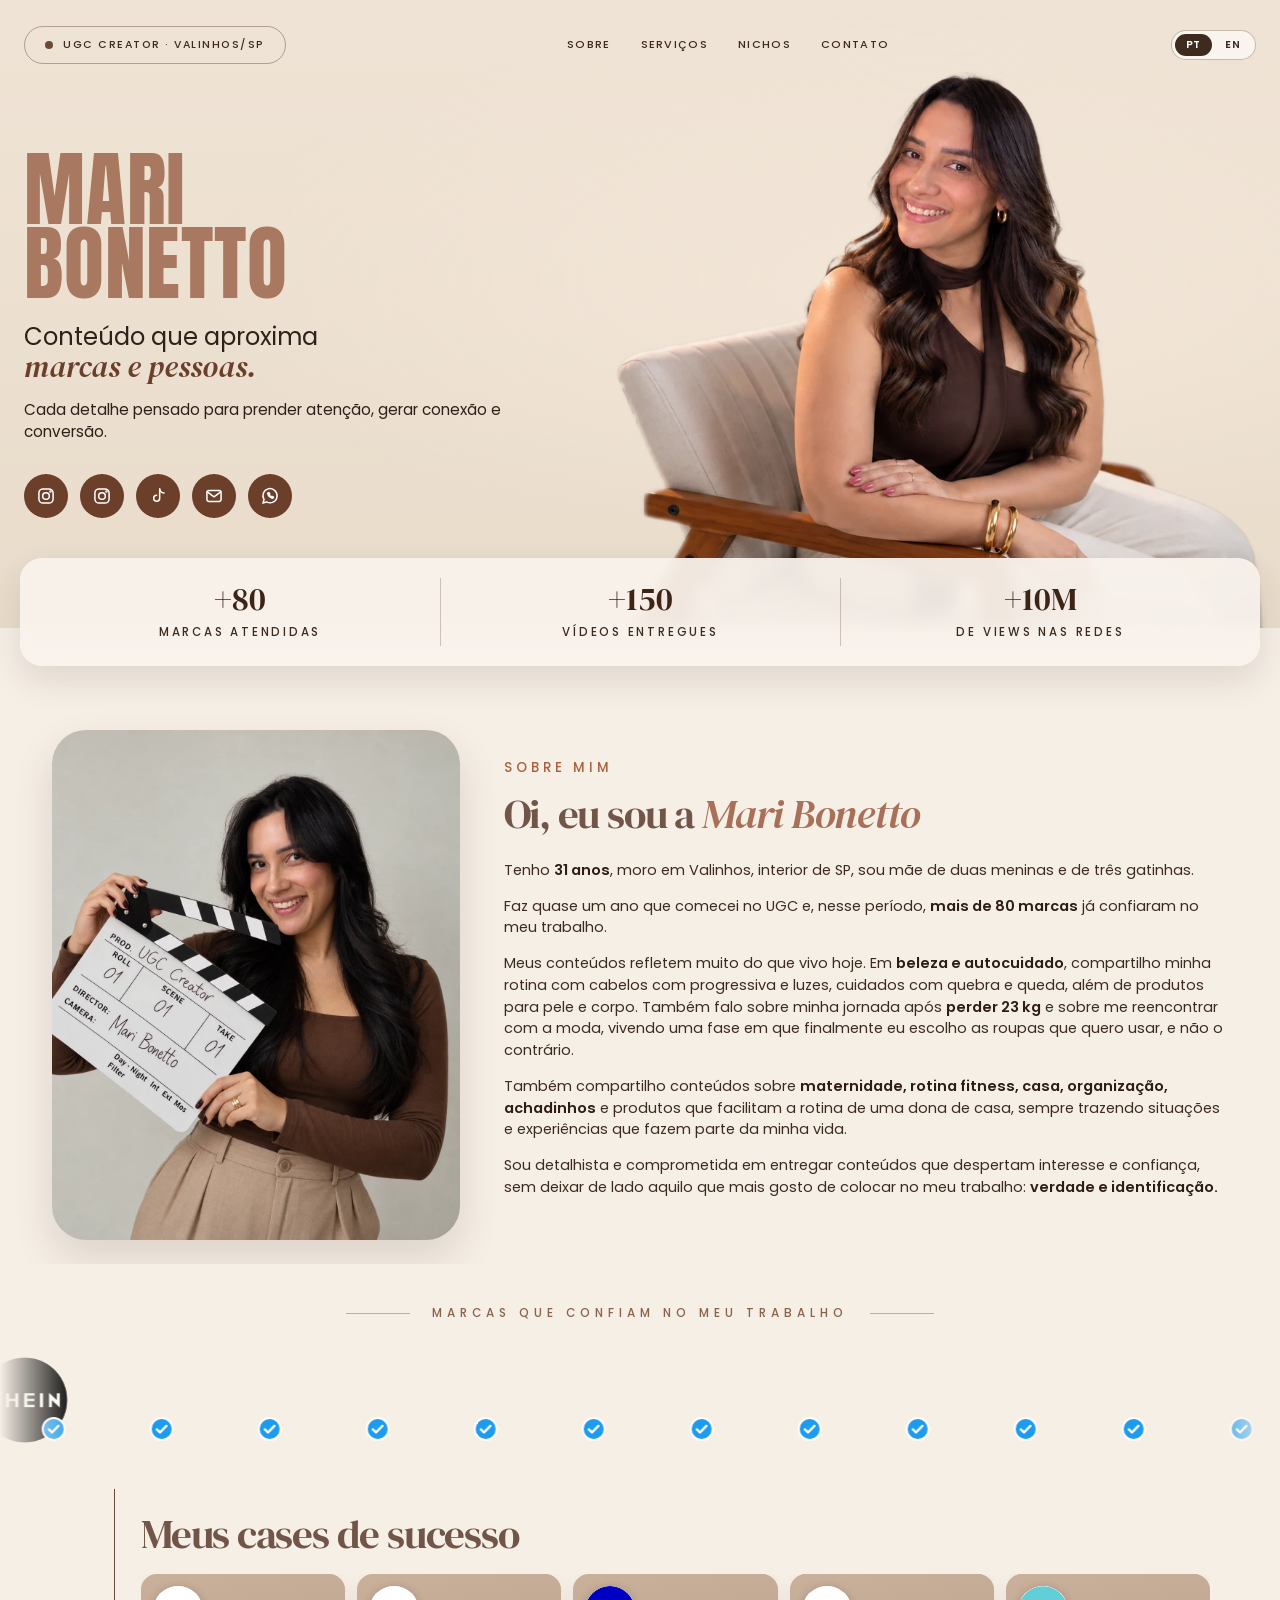
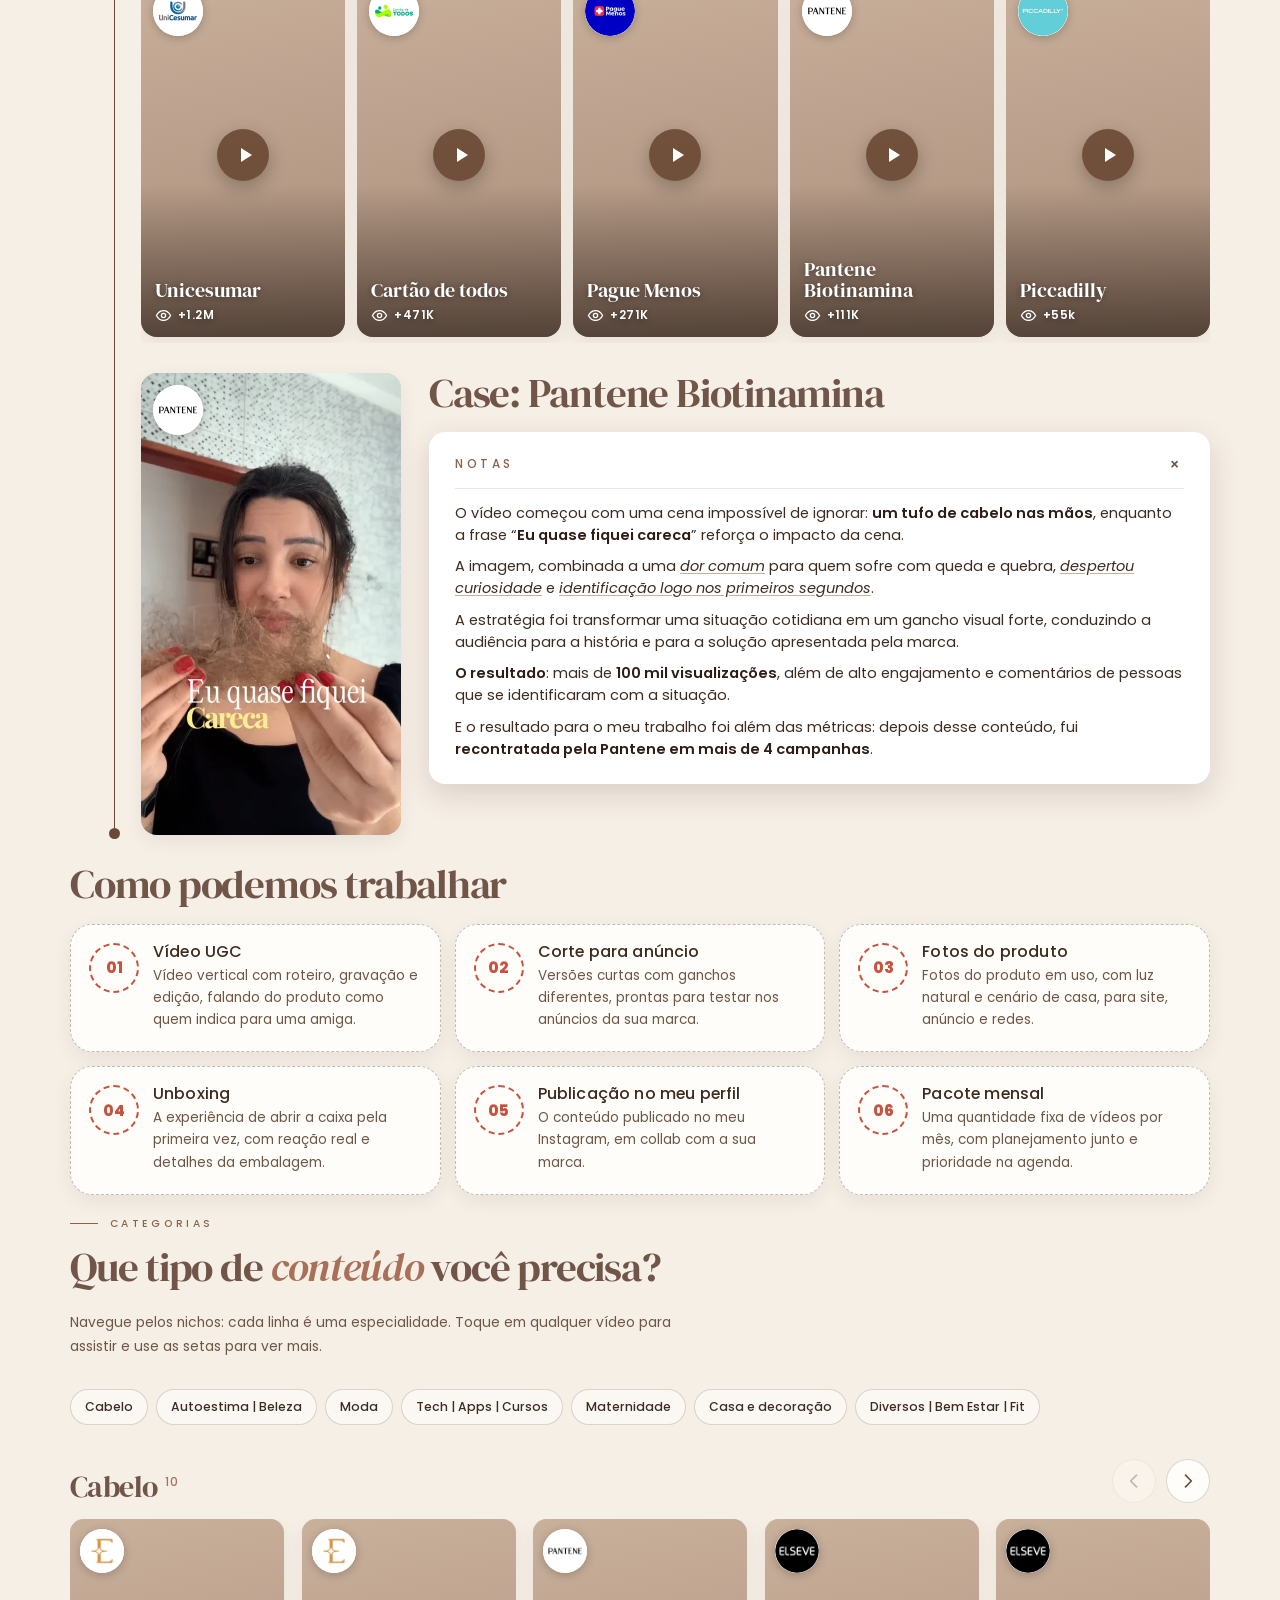
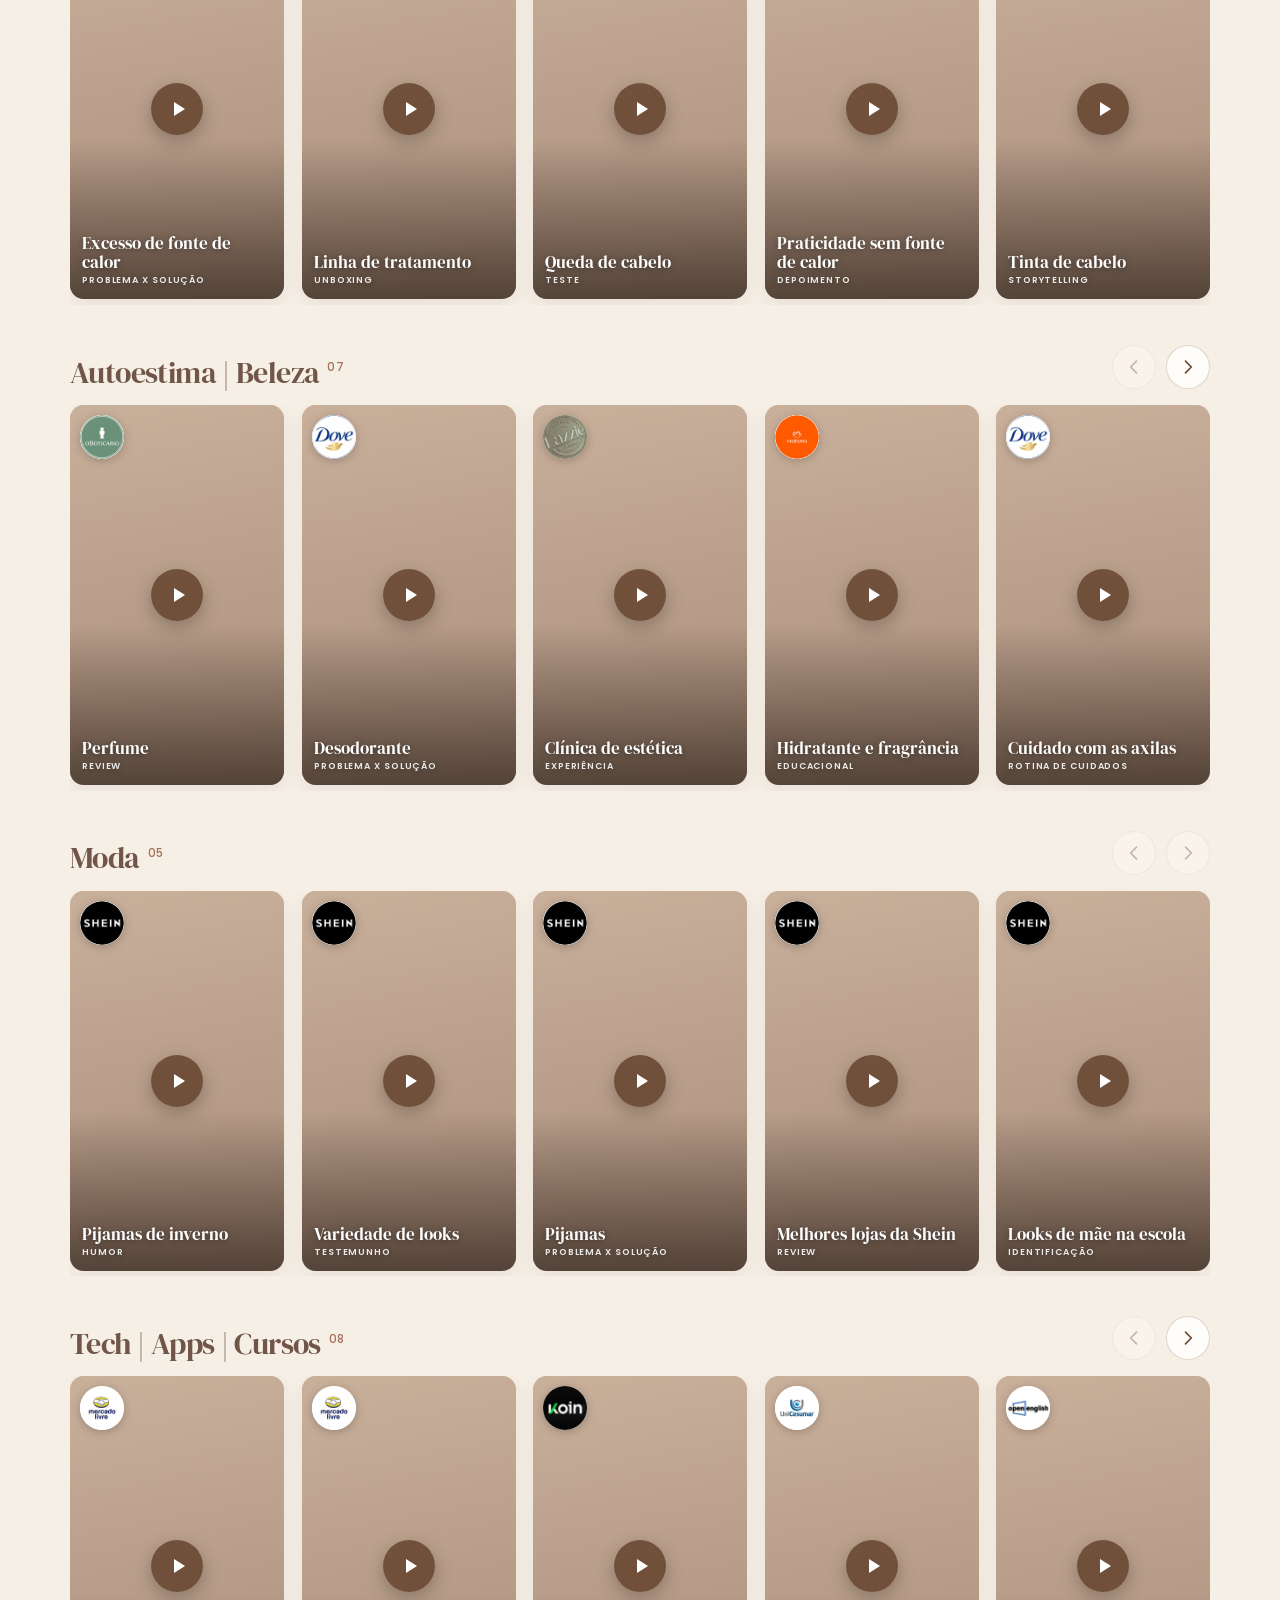
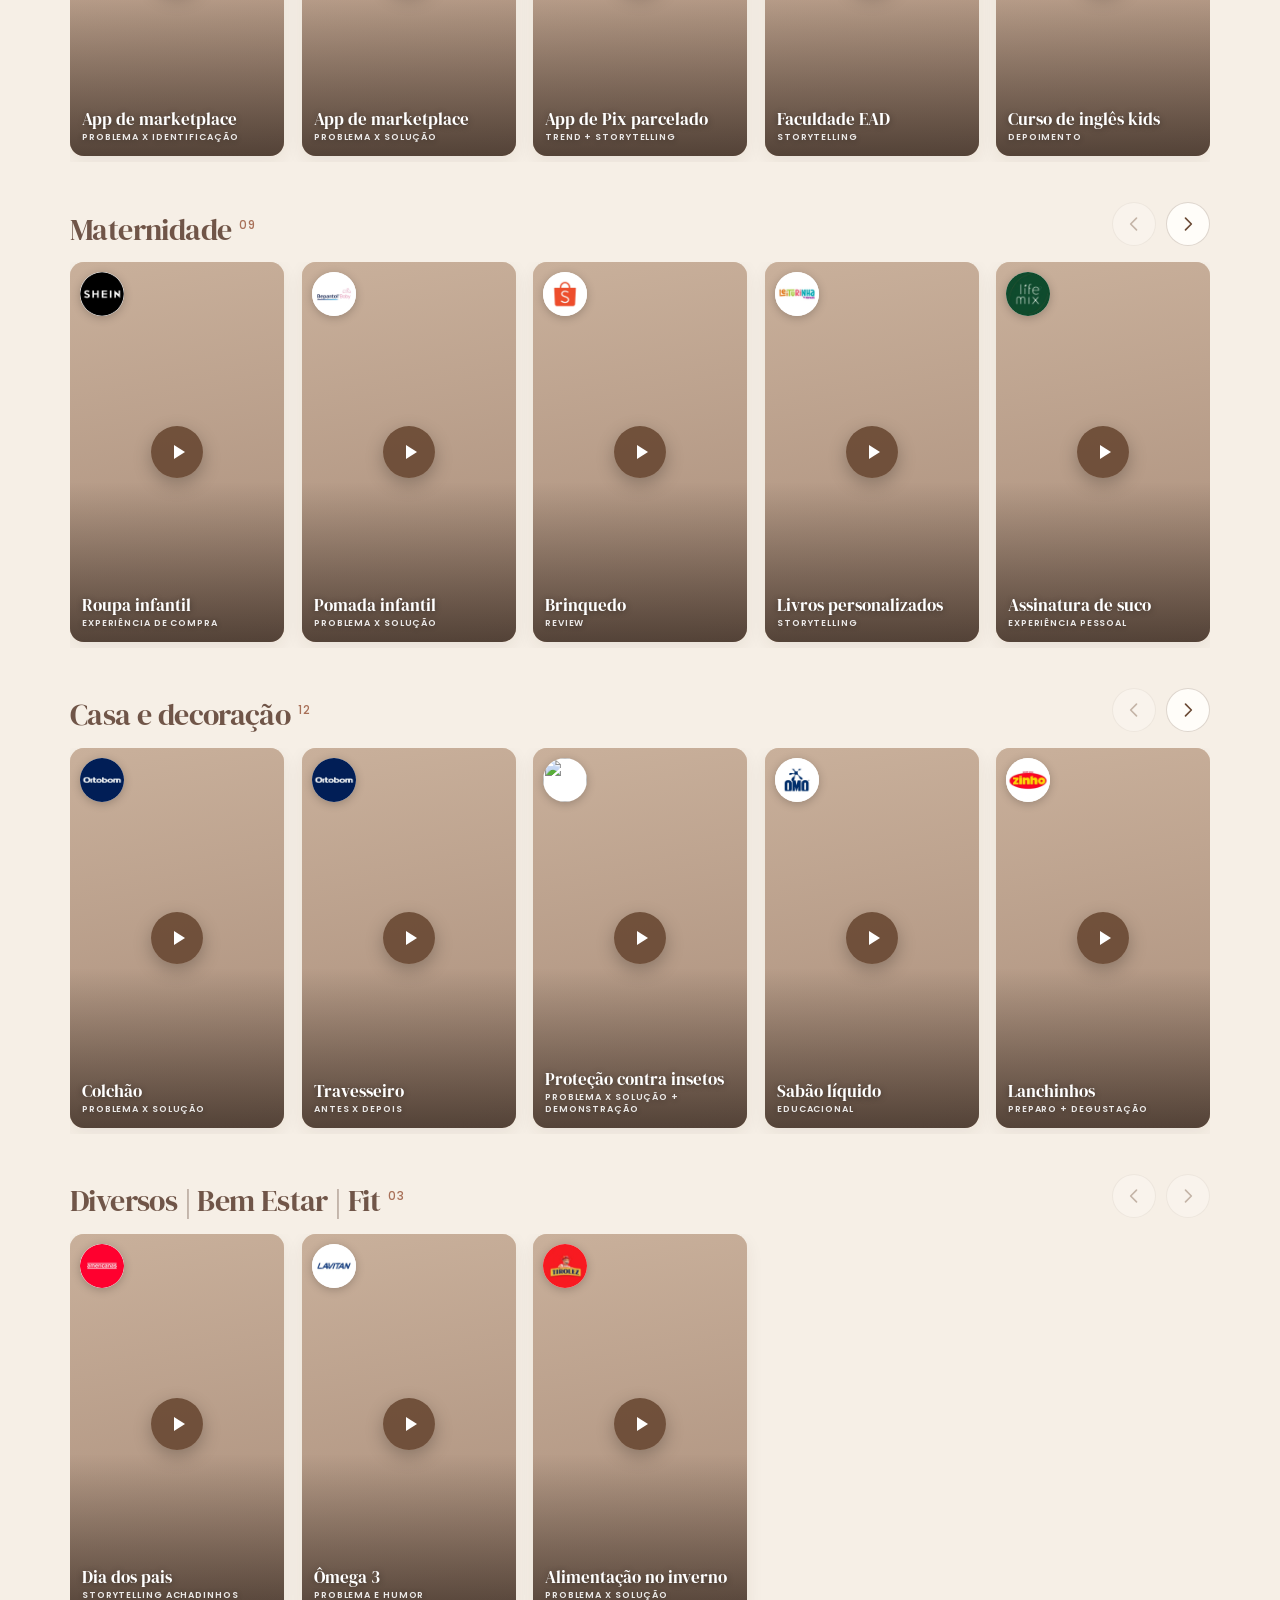
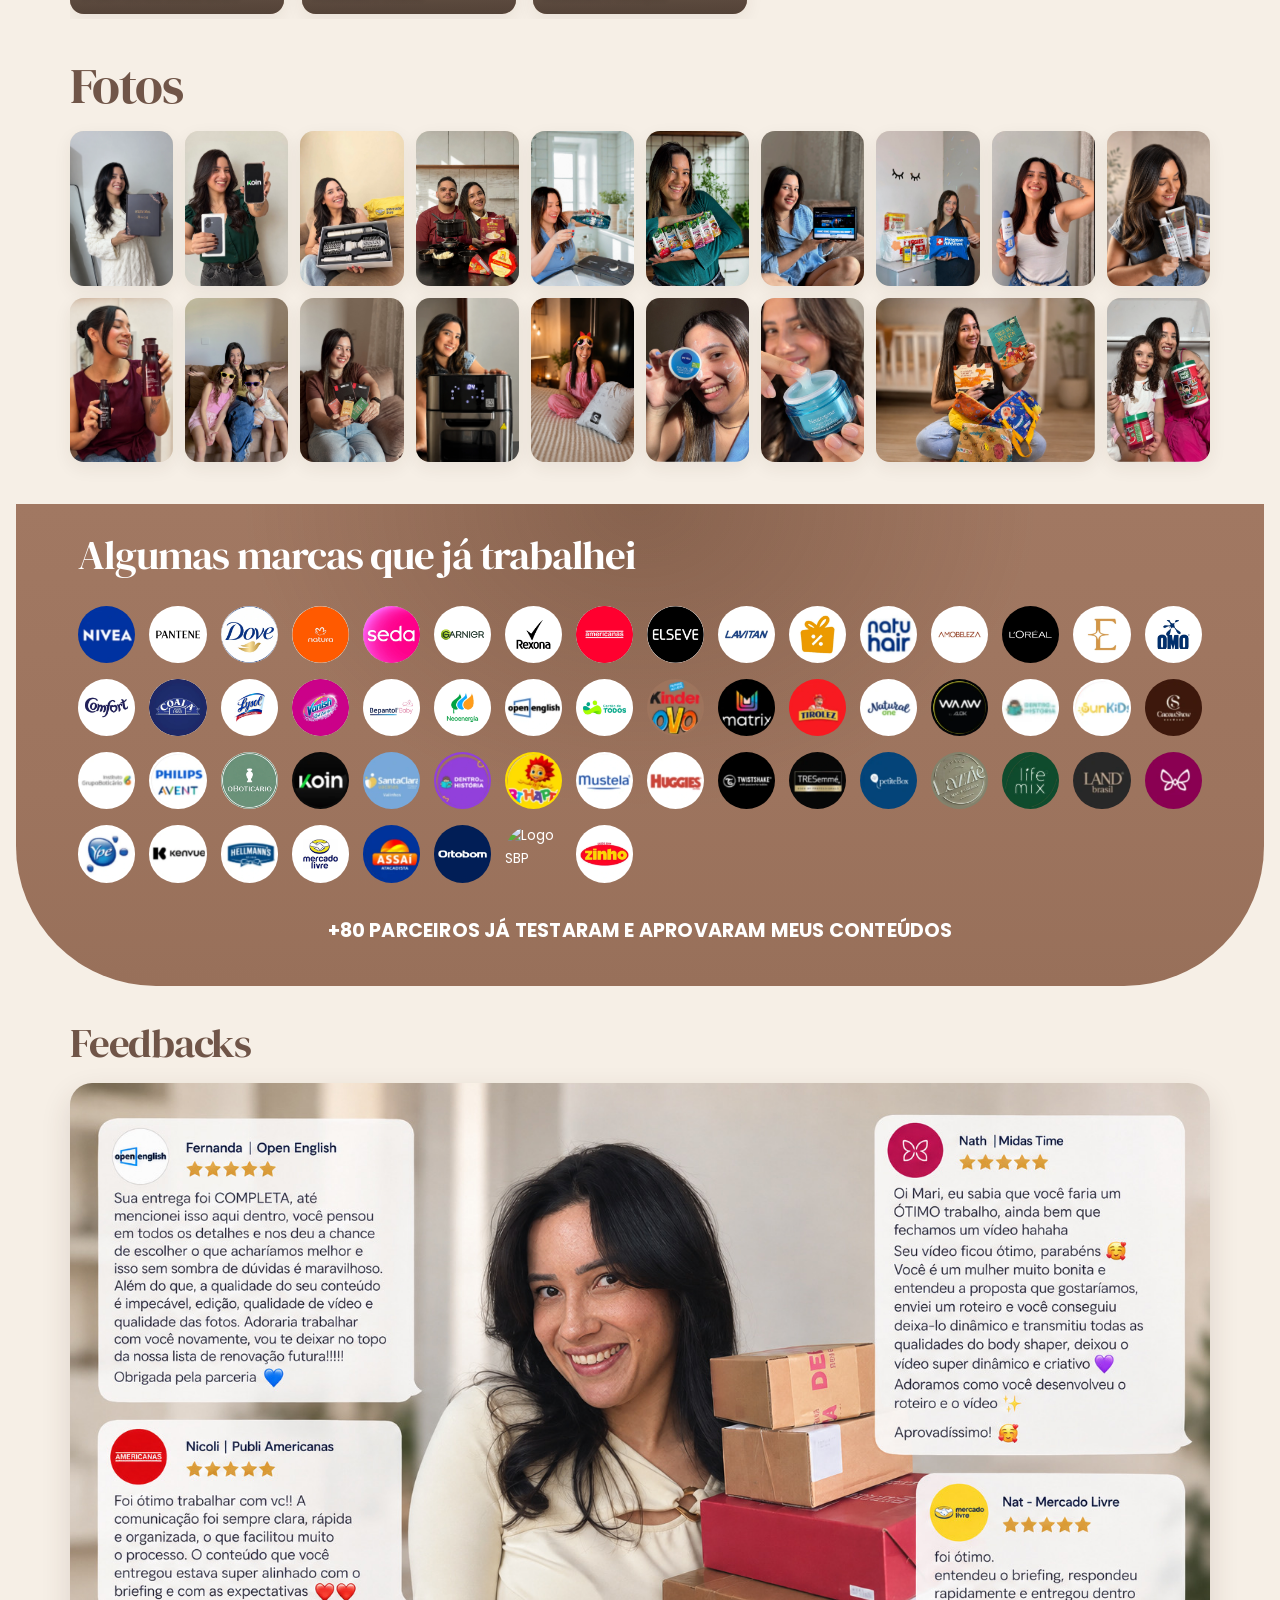
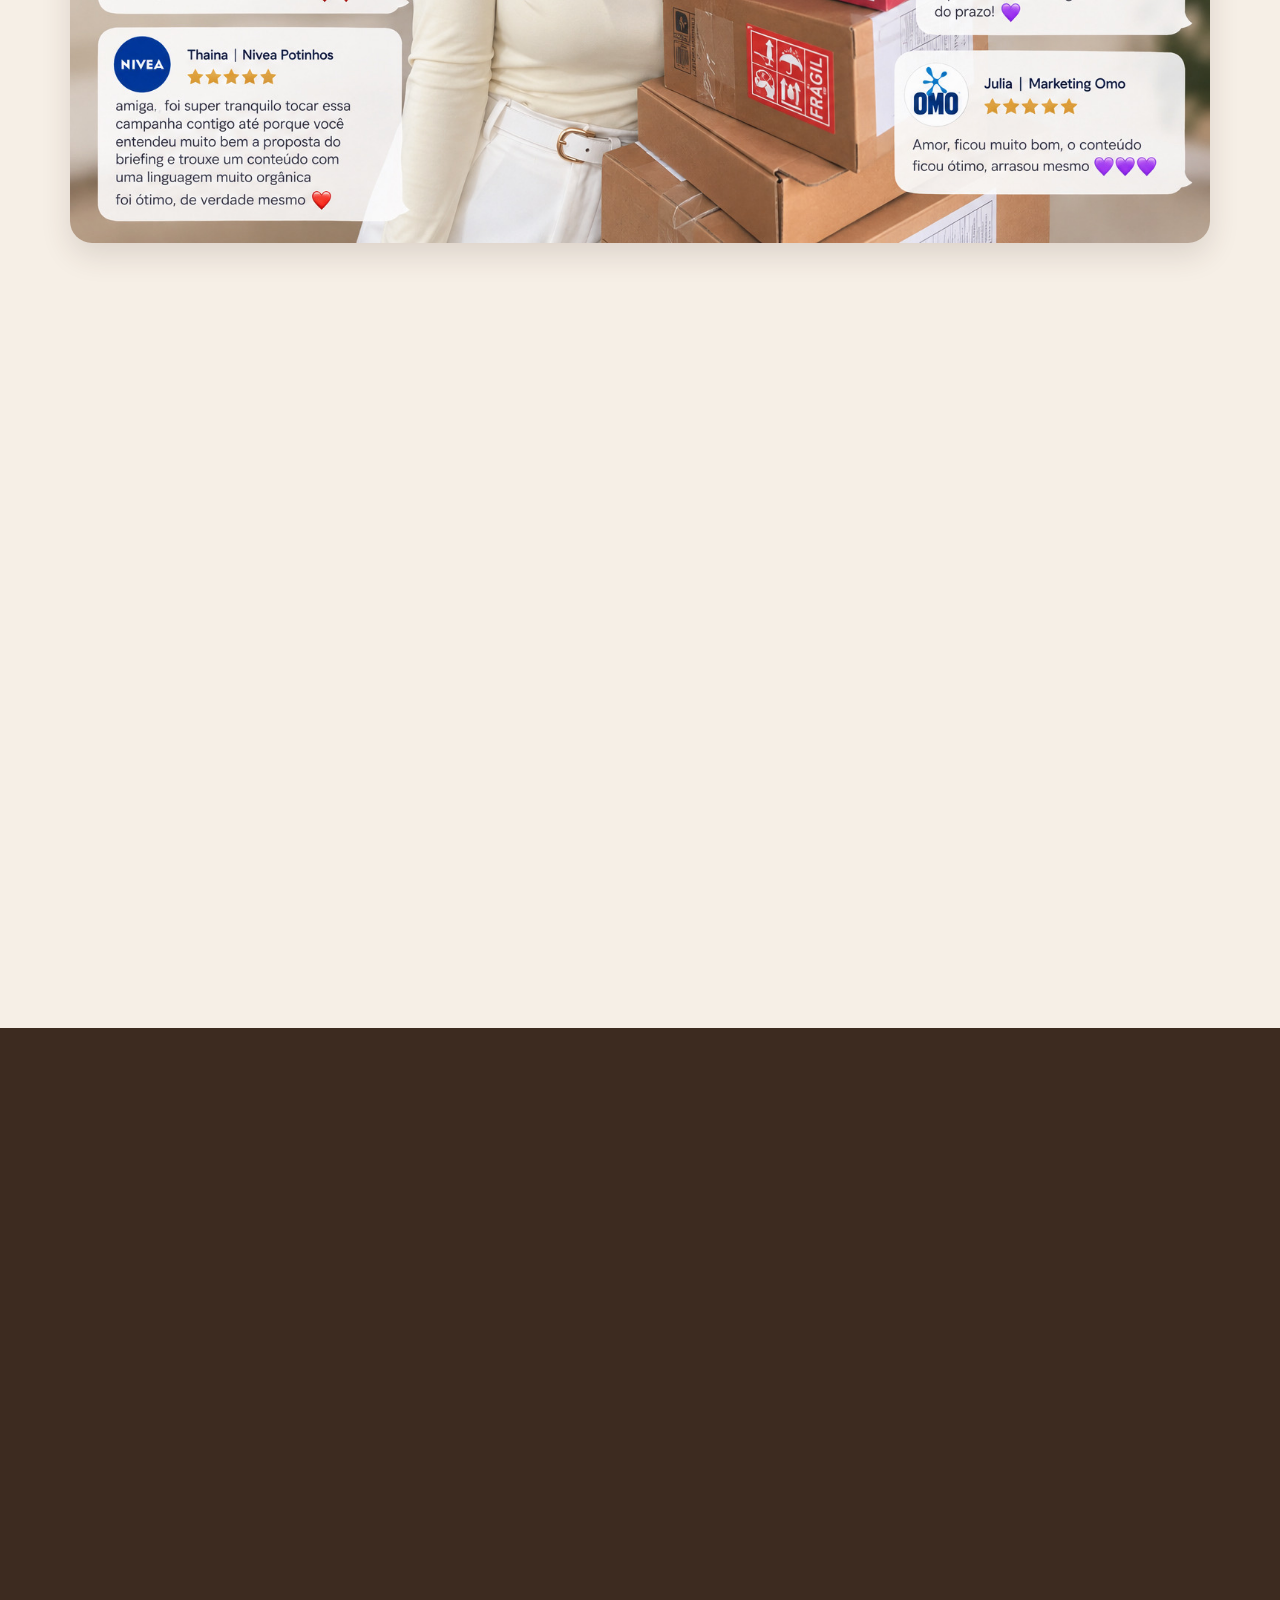
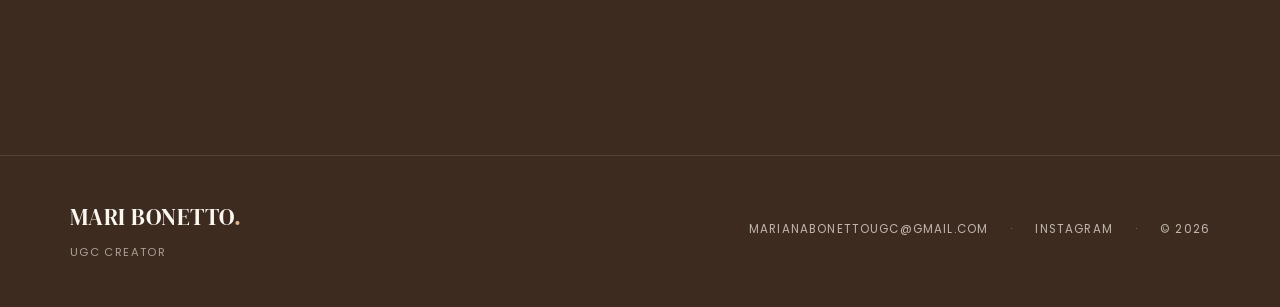
==== commit 9eee20ef: "Dashboard: tempo médio que as visitas ficam no portfólio Co-Authored-By: Claude Opus 5.5 <noreply@an" ====
--- a/index.html
+++ b/index.html
@@ -34,7 +34,7 @@
 <!-- Banco de dados (Supabase): o site lê os vídeos, salva os contatos e conta as visitas -->
 <script src="https://cdn.jsdelivr.net/npm/@supabase/supabase-js@2" defer></script>
 <script src="js/banco.js?v=202610121913" defer></script>
-<script src="js/analytics-portfolio.js?v=202611101200" defer></script>
+<script src="js/analytics-portfolio.js?v=202611111200" defer></script>
 <style>
   /* =========================================================
      IDENTIDADE: CARTÃO DE CAFETERIA PREMIUM
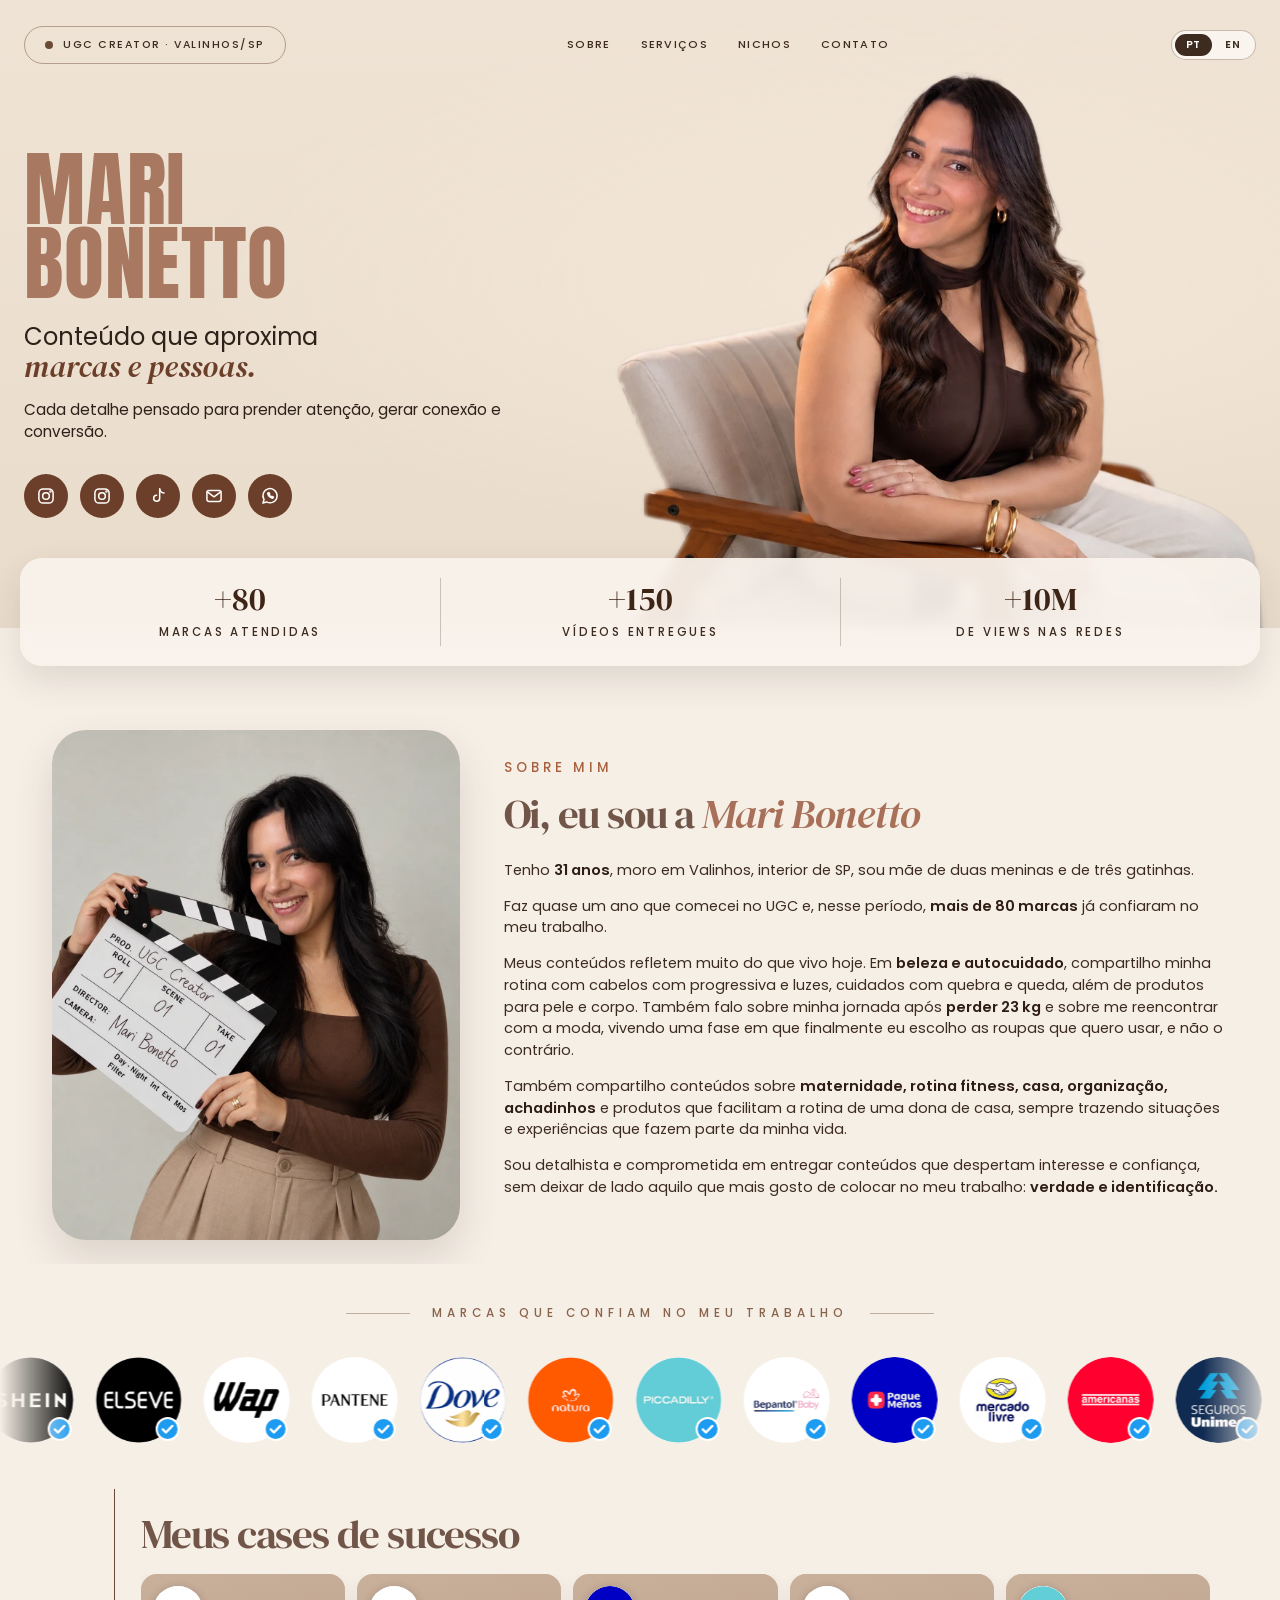
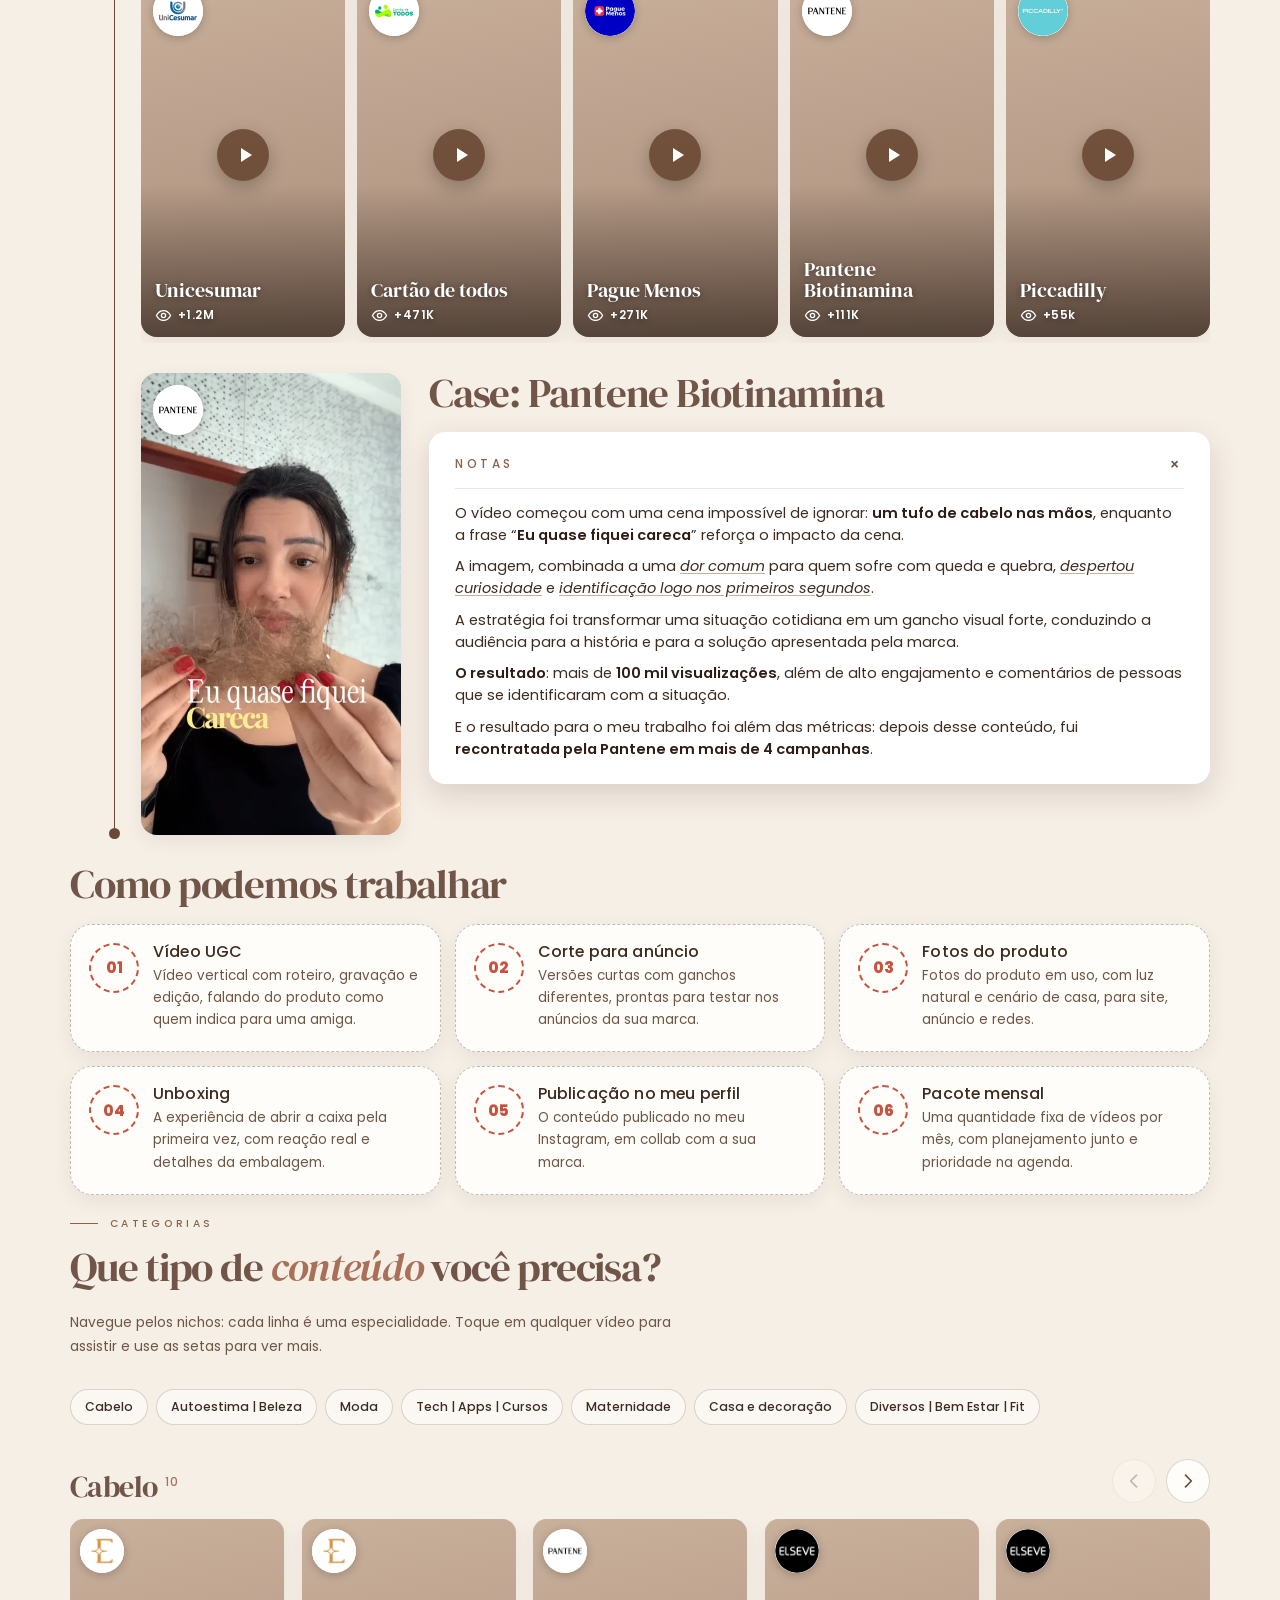
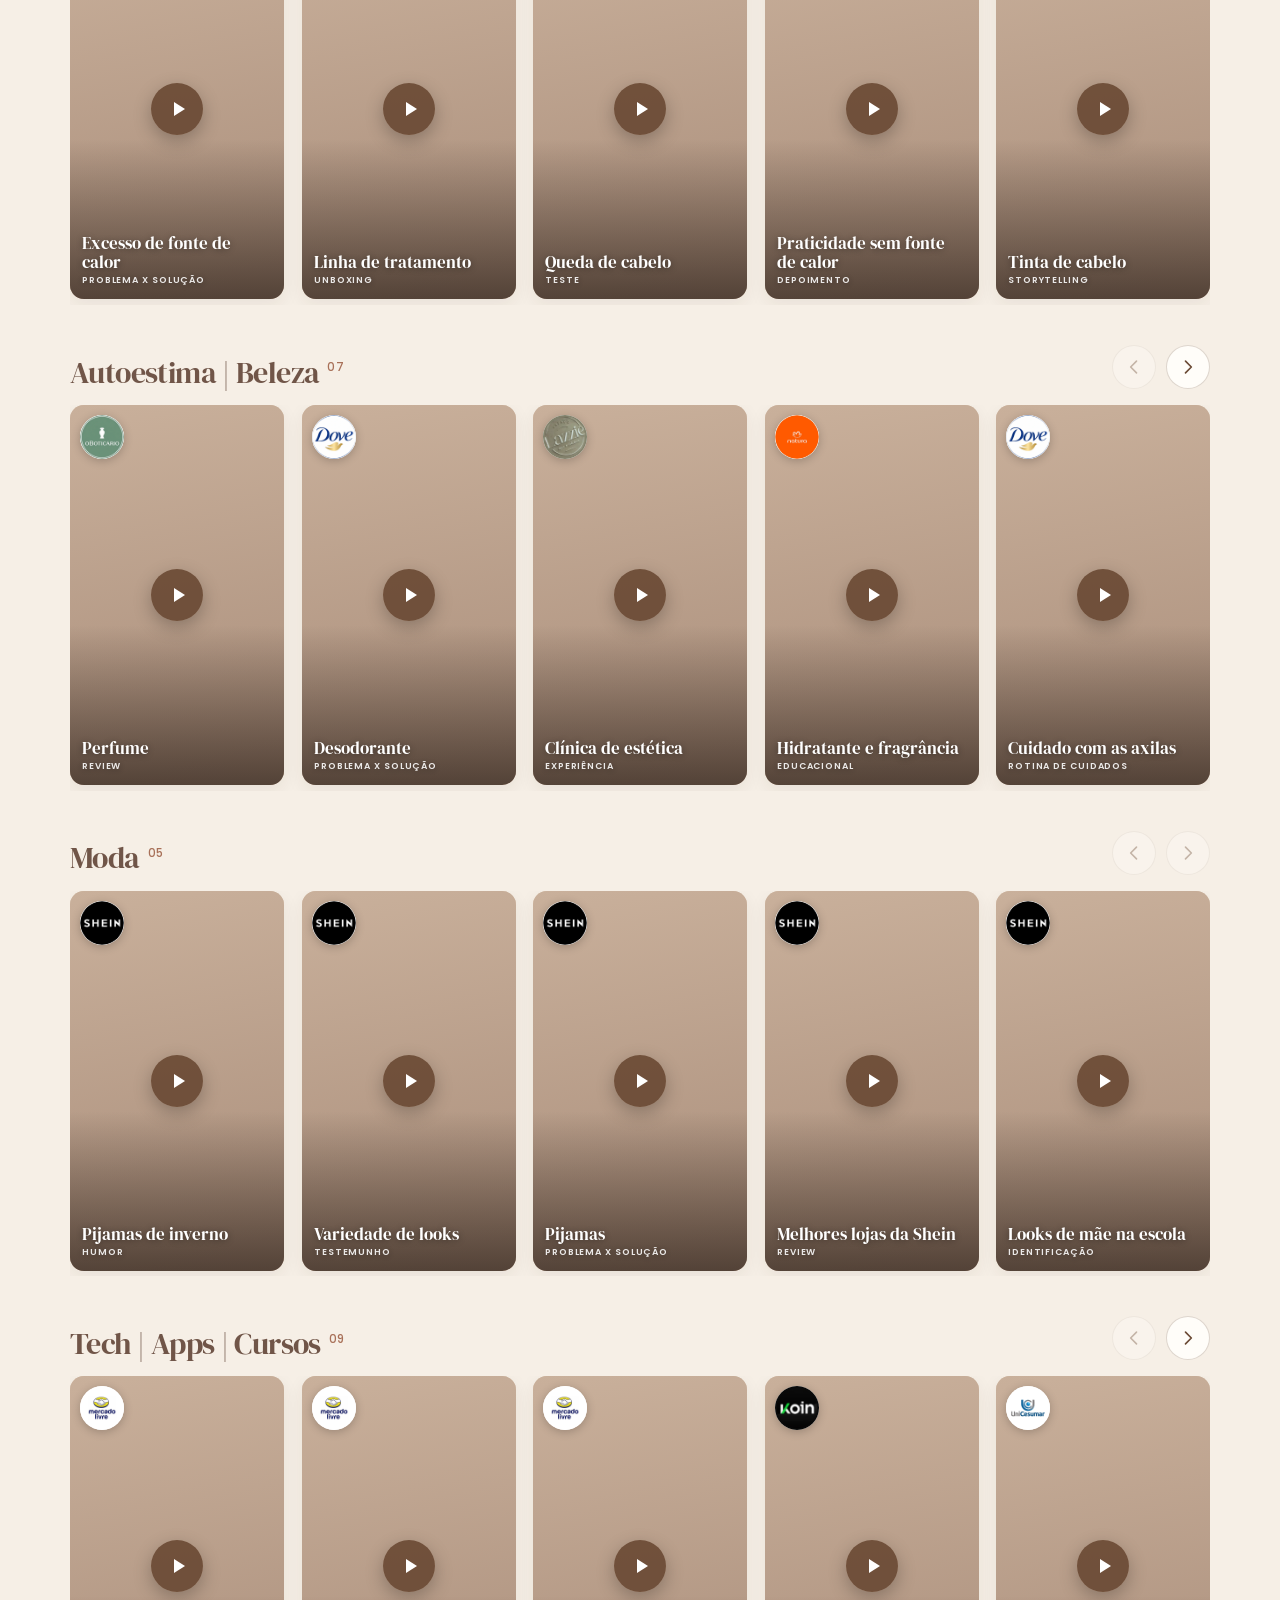
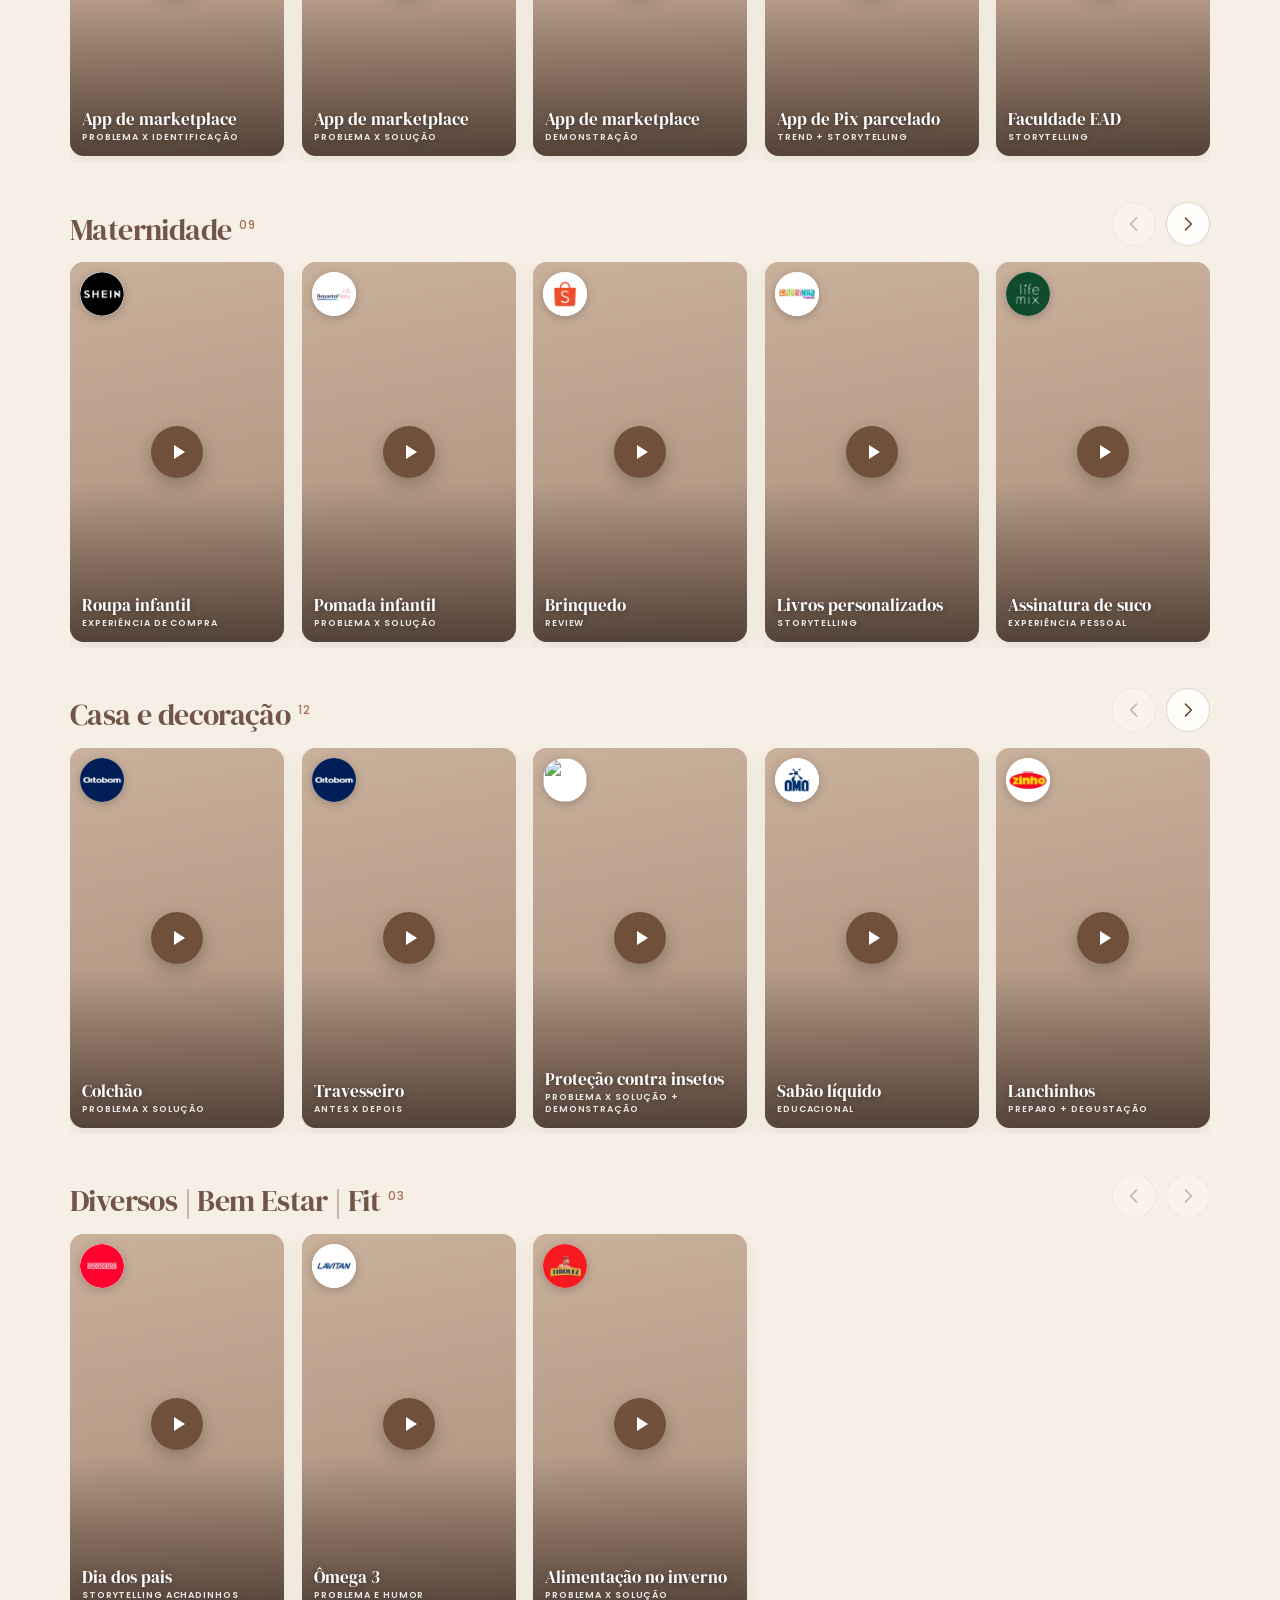
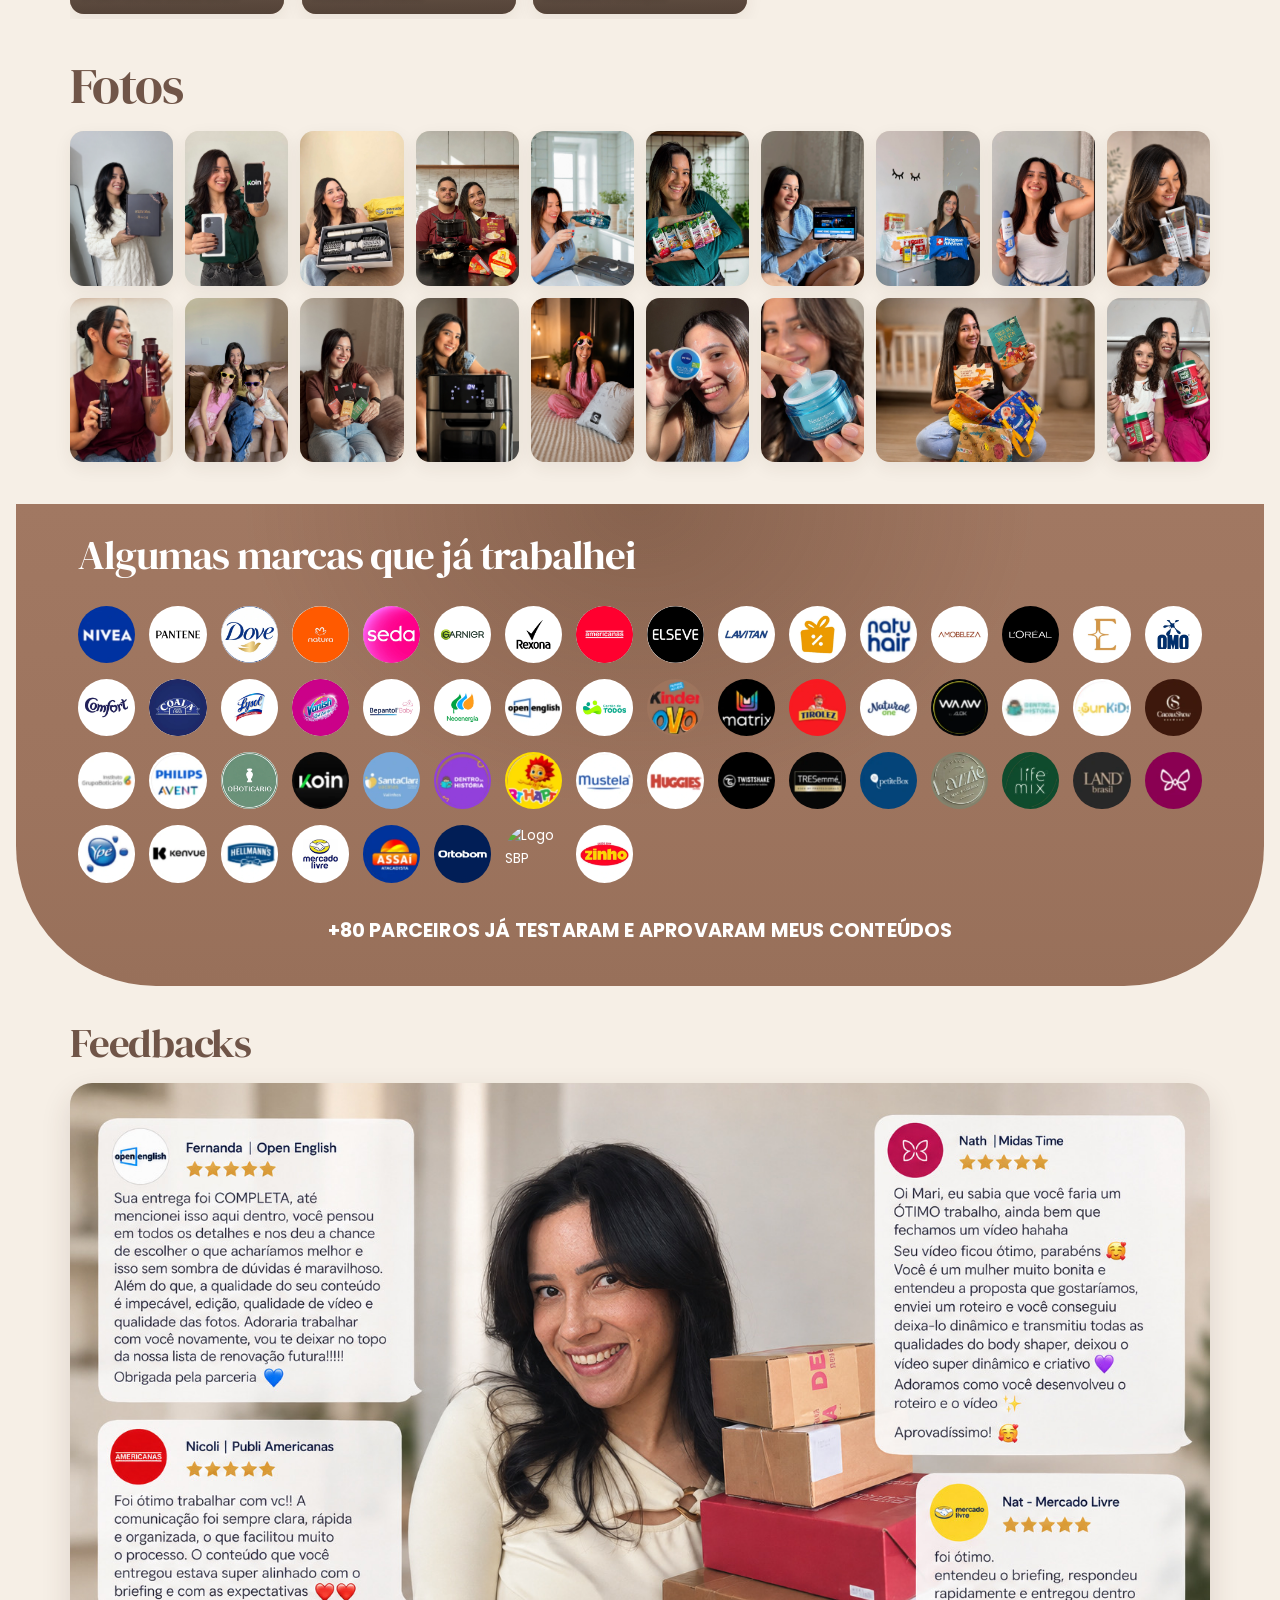
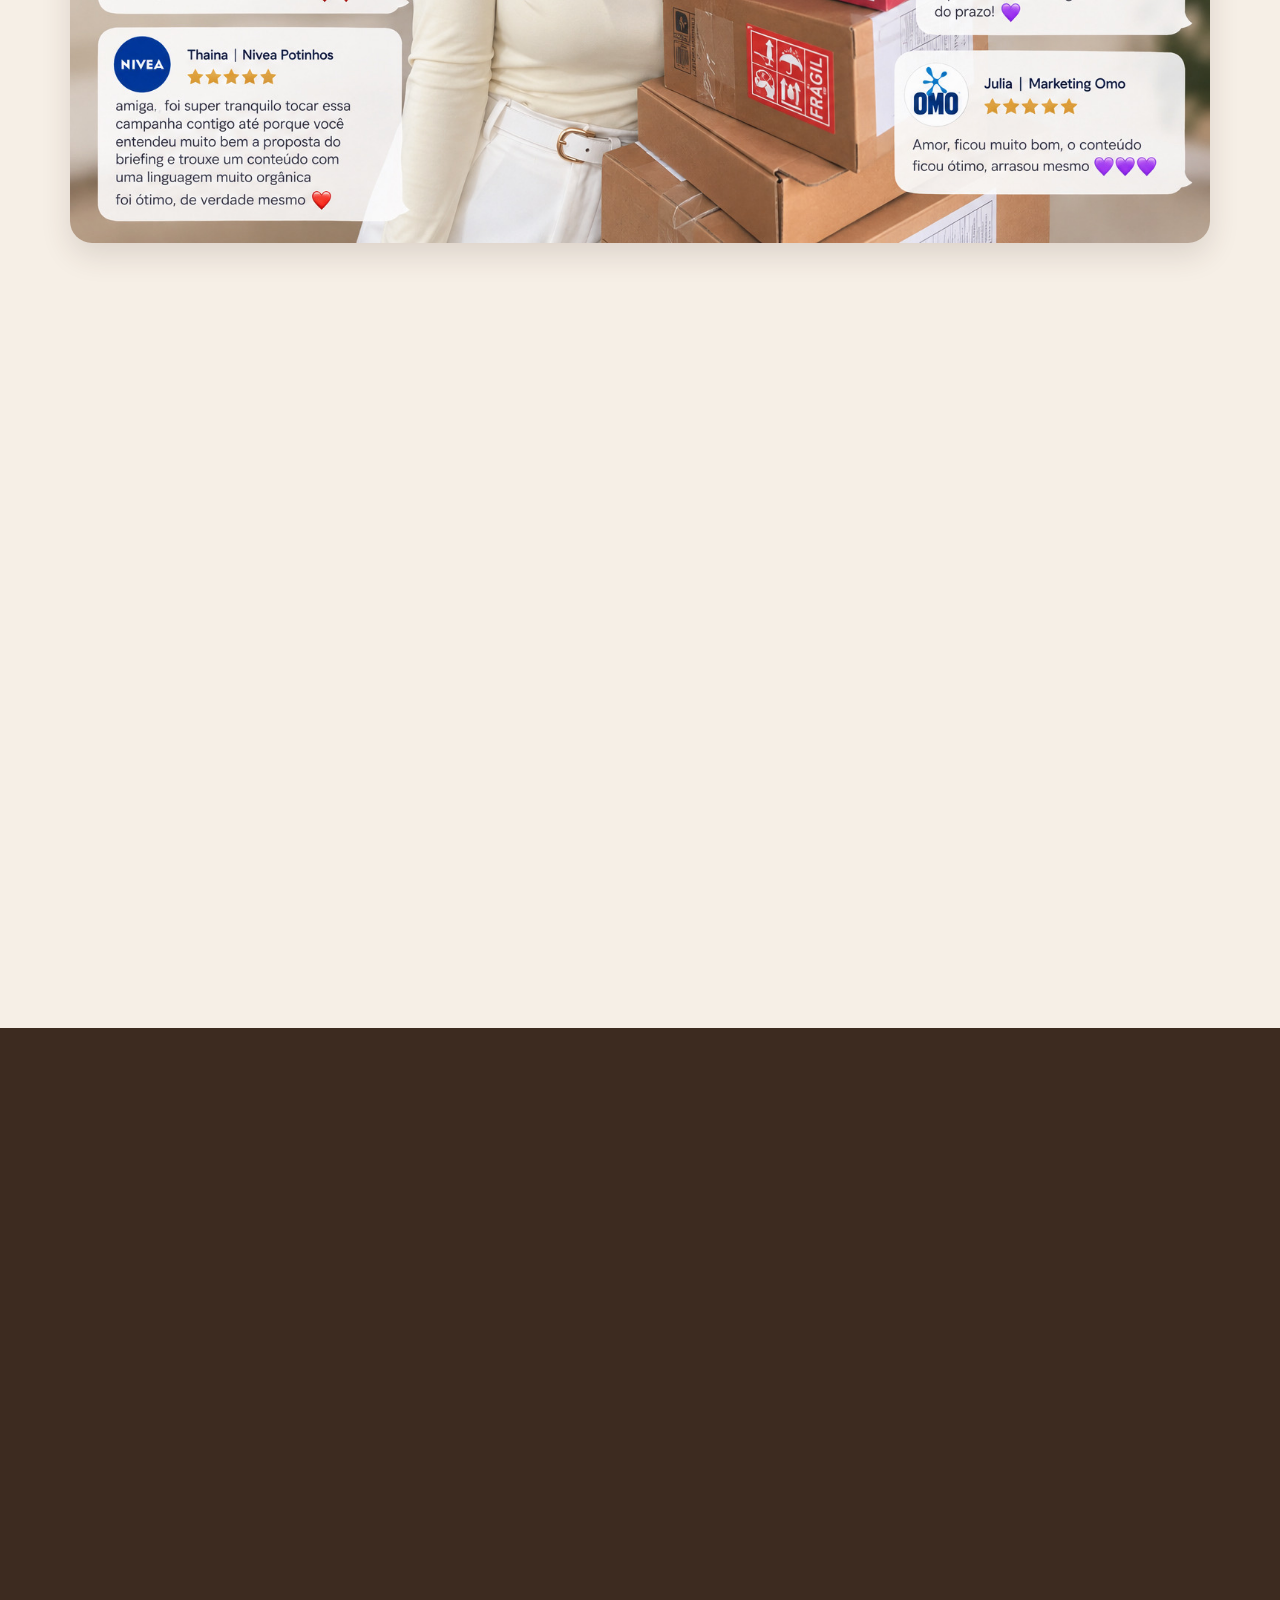
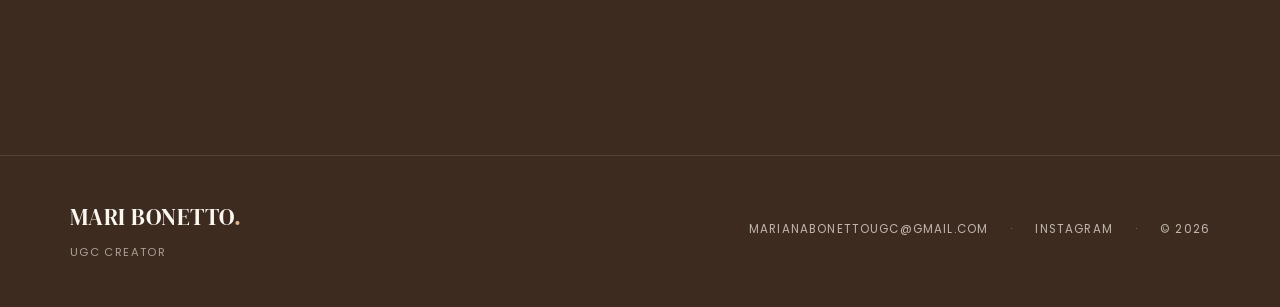
==== commit e0fb923b: "Adiciona vídeo Mercado Livre ao portfólio Tech" ====
--- a/index.html
+++ b/index.html
@@ -1242,6 +1242,7 @@
   // Tech | Apps | Cursos: vídeos (link do YouTube + logo da marca na bolinha + formato embaixo)
   { nicho: "Tech | Apps | Cursos", titulo: "App de marketplace", formato: "Problema x identificação", marca: "Mercado Livre", logo: "logos/parceiros/mercado-livre.webp", link: "https://youtube.com/shorts/EN_K3AY8rF8" },
   { nicho: "Tech | Apps | Cursos", titulo: "App de marketplace", formato: "Problema x solução", marca: "Mercado Livre", logo: "logos/parceiros/mercado-livre.webp", link: "https://youtube.com/shorts/r2RdhAfJ2l4" },
+  { nicho: "Tech | Apps | Cursos", titulo: "App de marketplace", formato: "Demonstração", marca: "Mercado Livre", logo: "logos/parceiros/mercado-livre.webp", link: "https://youtube.com/shorts/Z-nGfiq8VT4" },
   { nicho: "Tech | Apps | Cursos", titulo: "App de Pix parcelado", formato: "Trend + storytelling", marca: "Koin", logo: "logos/parceiros/koin.webp", link: "https://youtube.com/shorts/bUxxg1r28Do" },
   { nicho: "Tech | Apps | Cursos", titulo: "Faculdade EAD", formato: "Storytelling", marca: "UniCesumar", logo: "logos/parceiros/unicesumar.webp", link: "https://youtube.com/shorts/ey573Q7oHq4" },
   { nicho: "Tech | Apps | Cursos", titulo: "Curso de inglês kids", formato: "Depoimento", marca: "Open English", logo: "logos/parceiros/open-english.webp", link: "https://youtube.com/shorts/hff0MGjYkO4" },
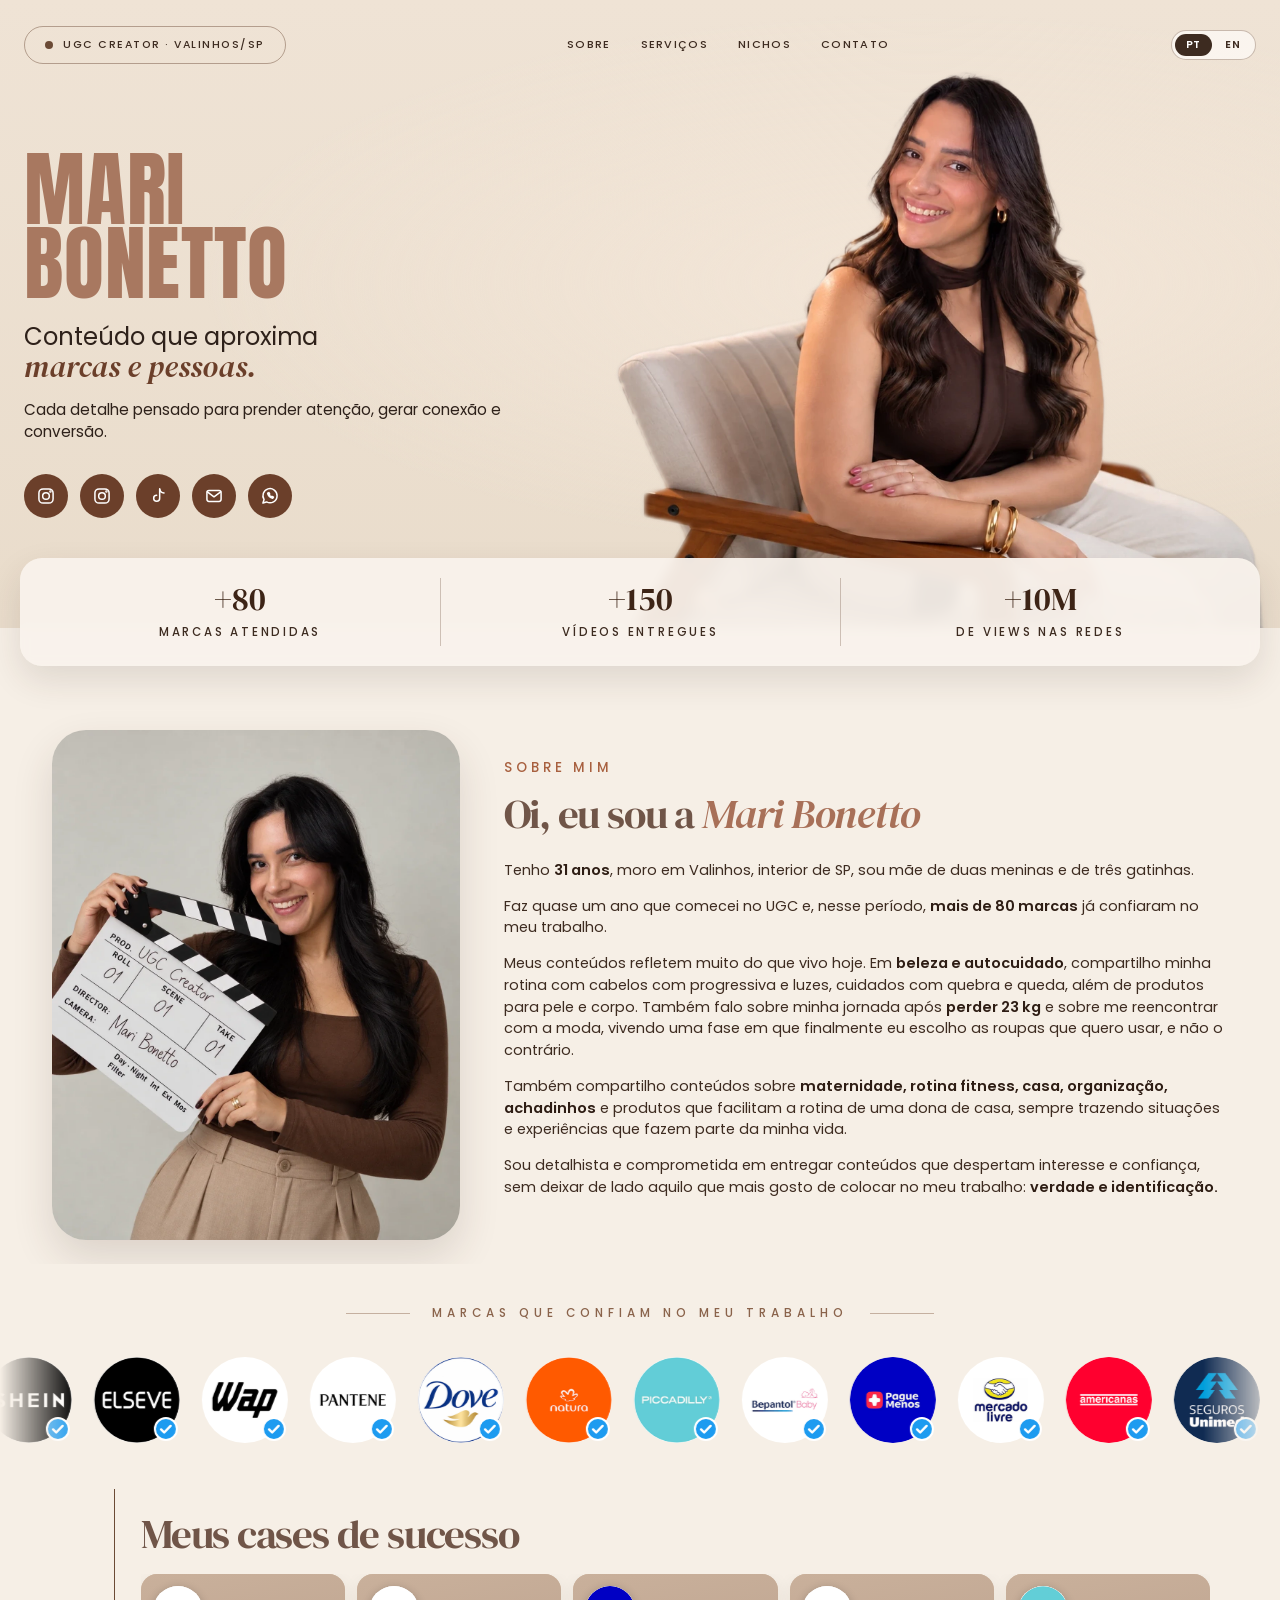
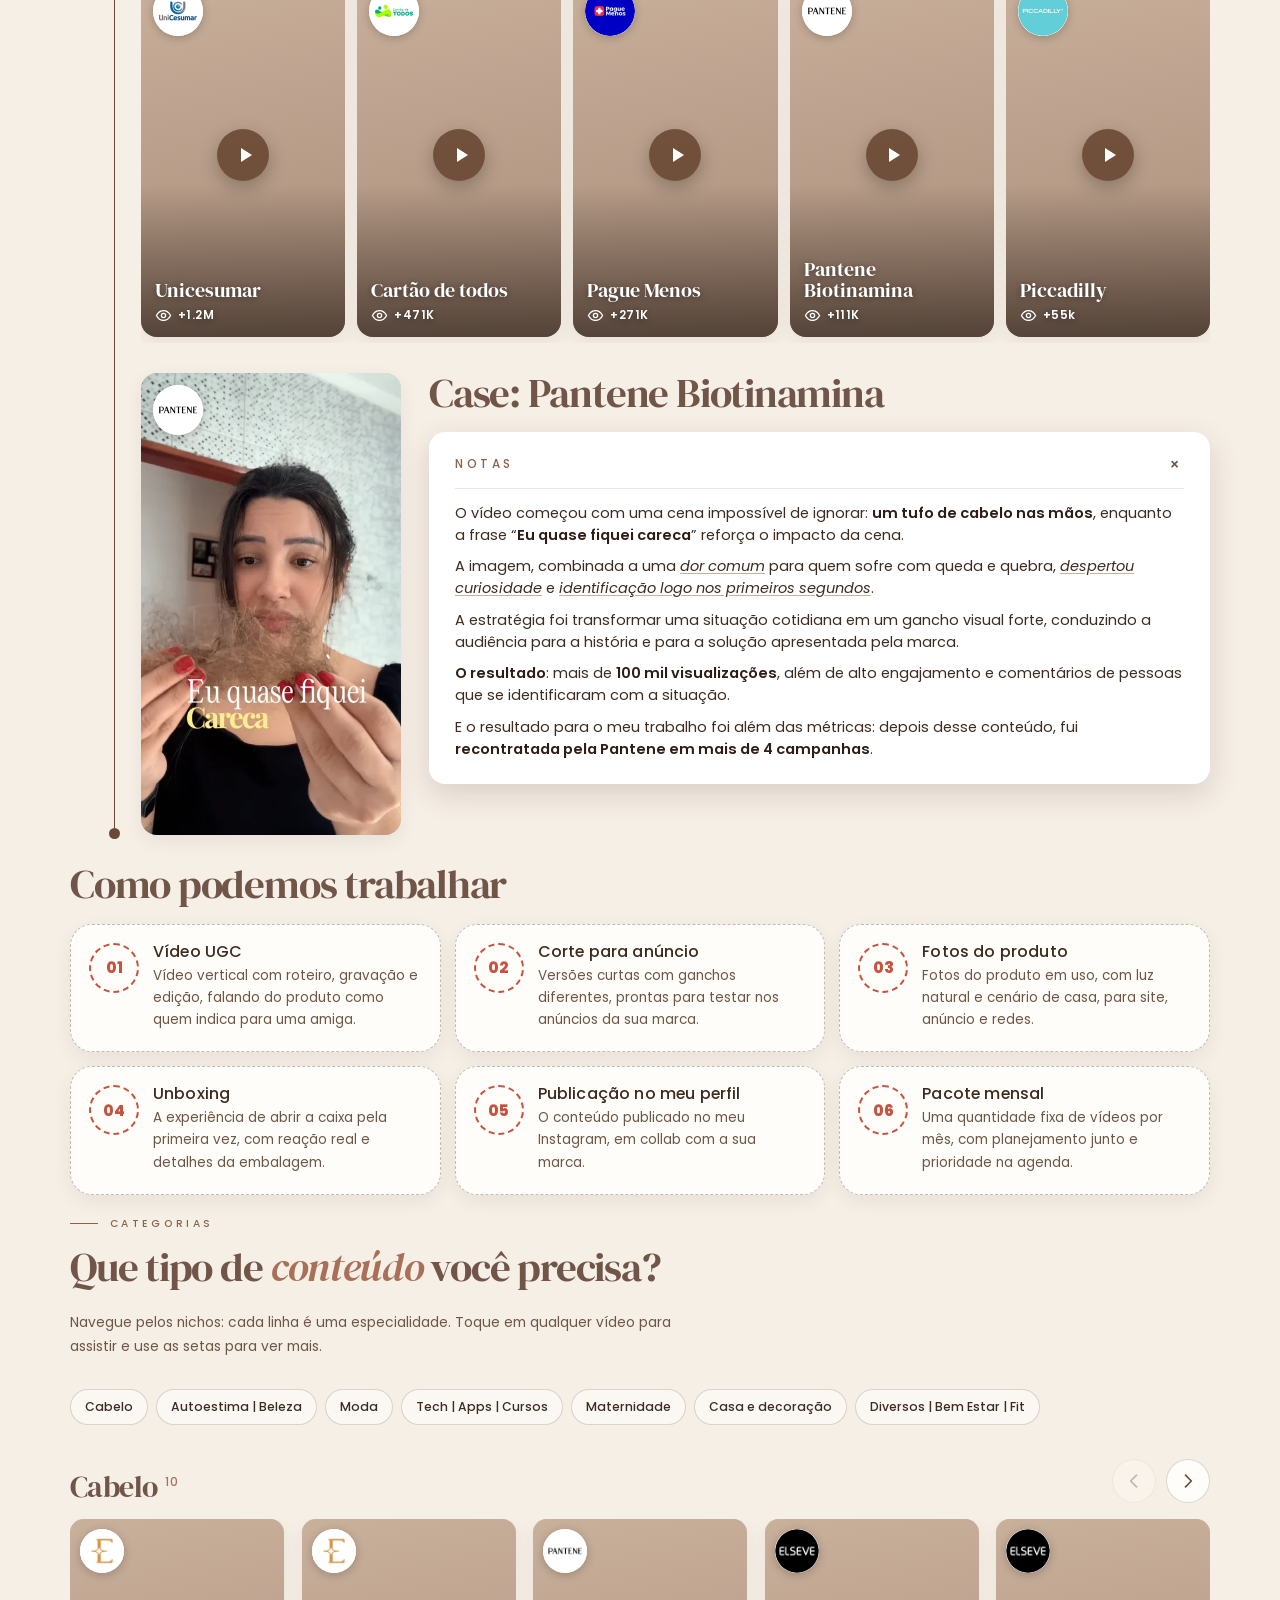
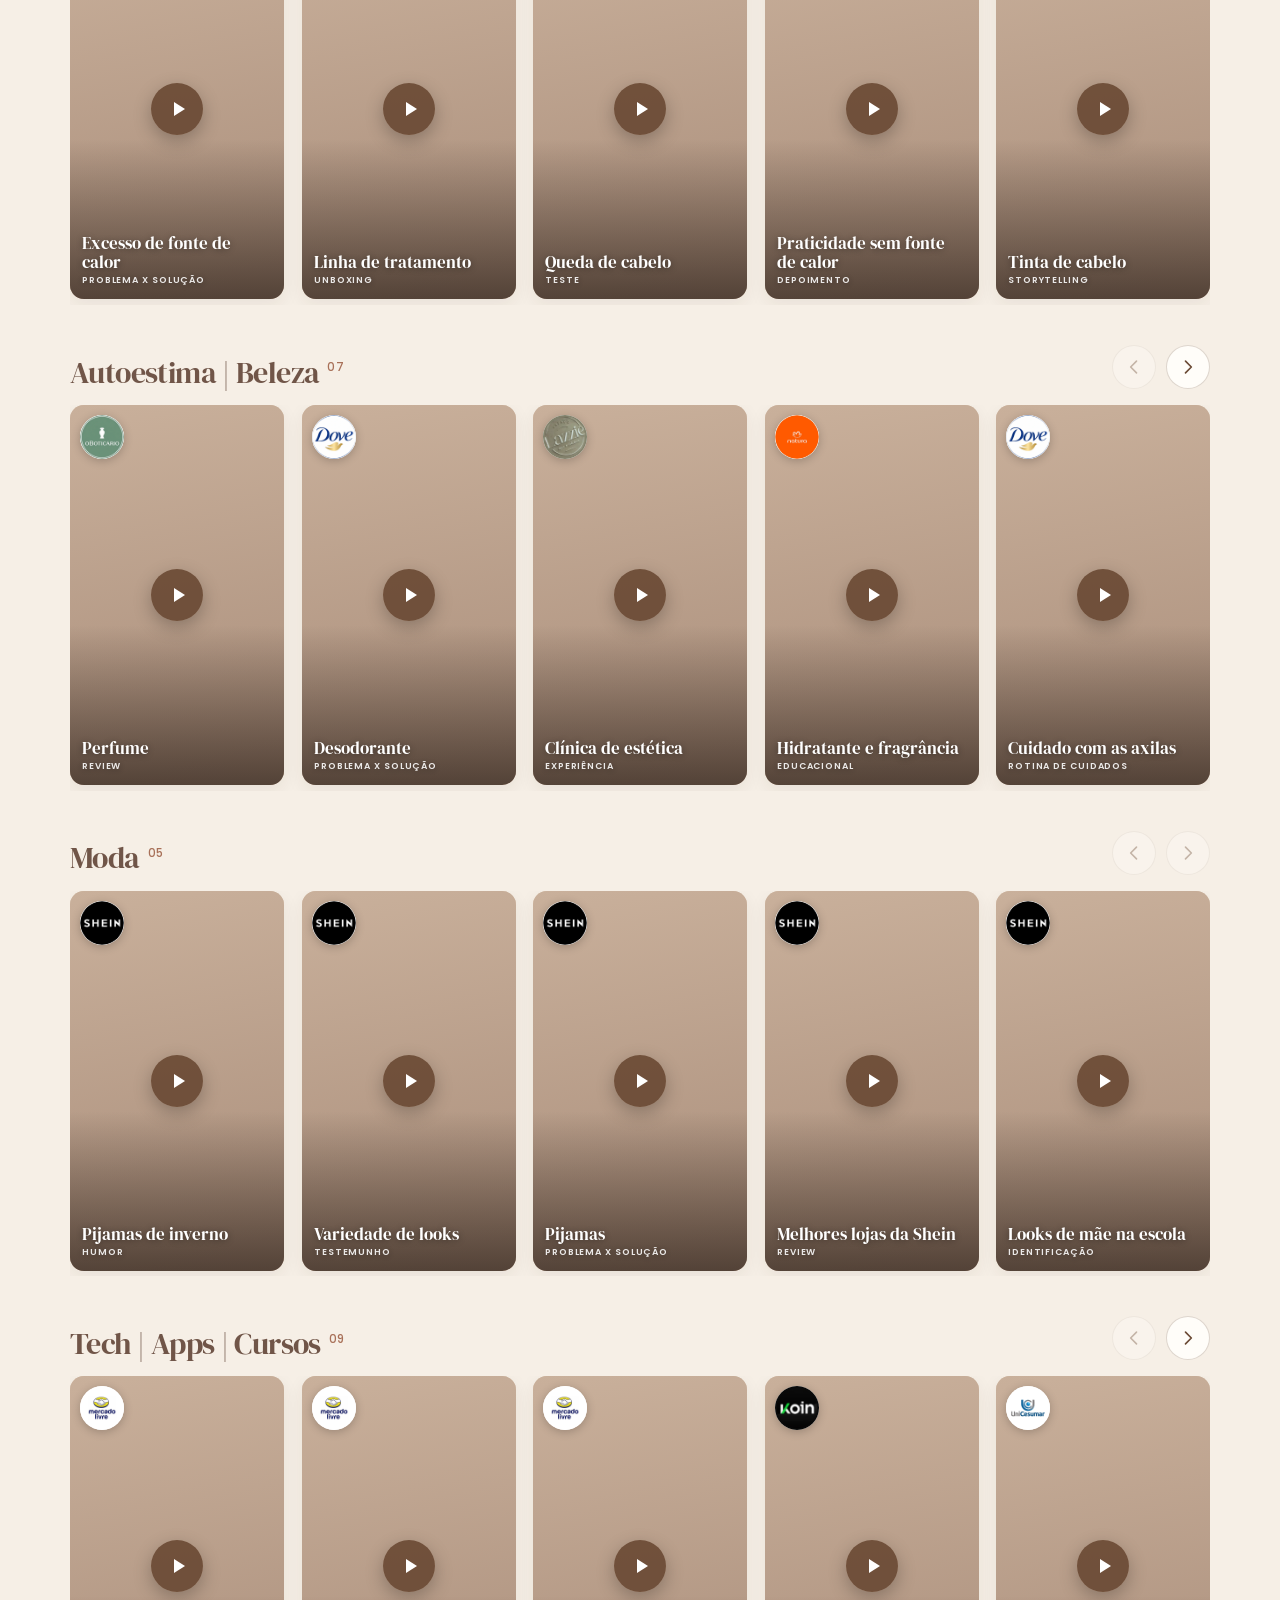
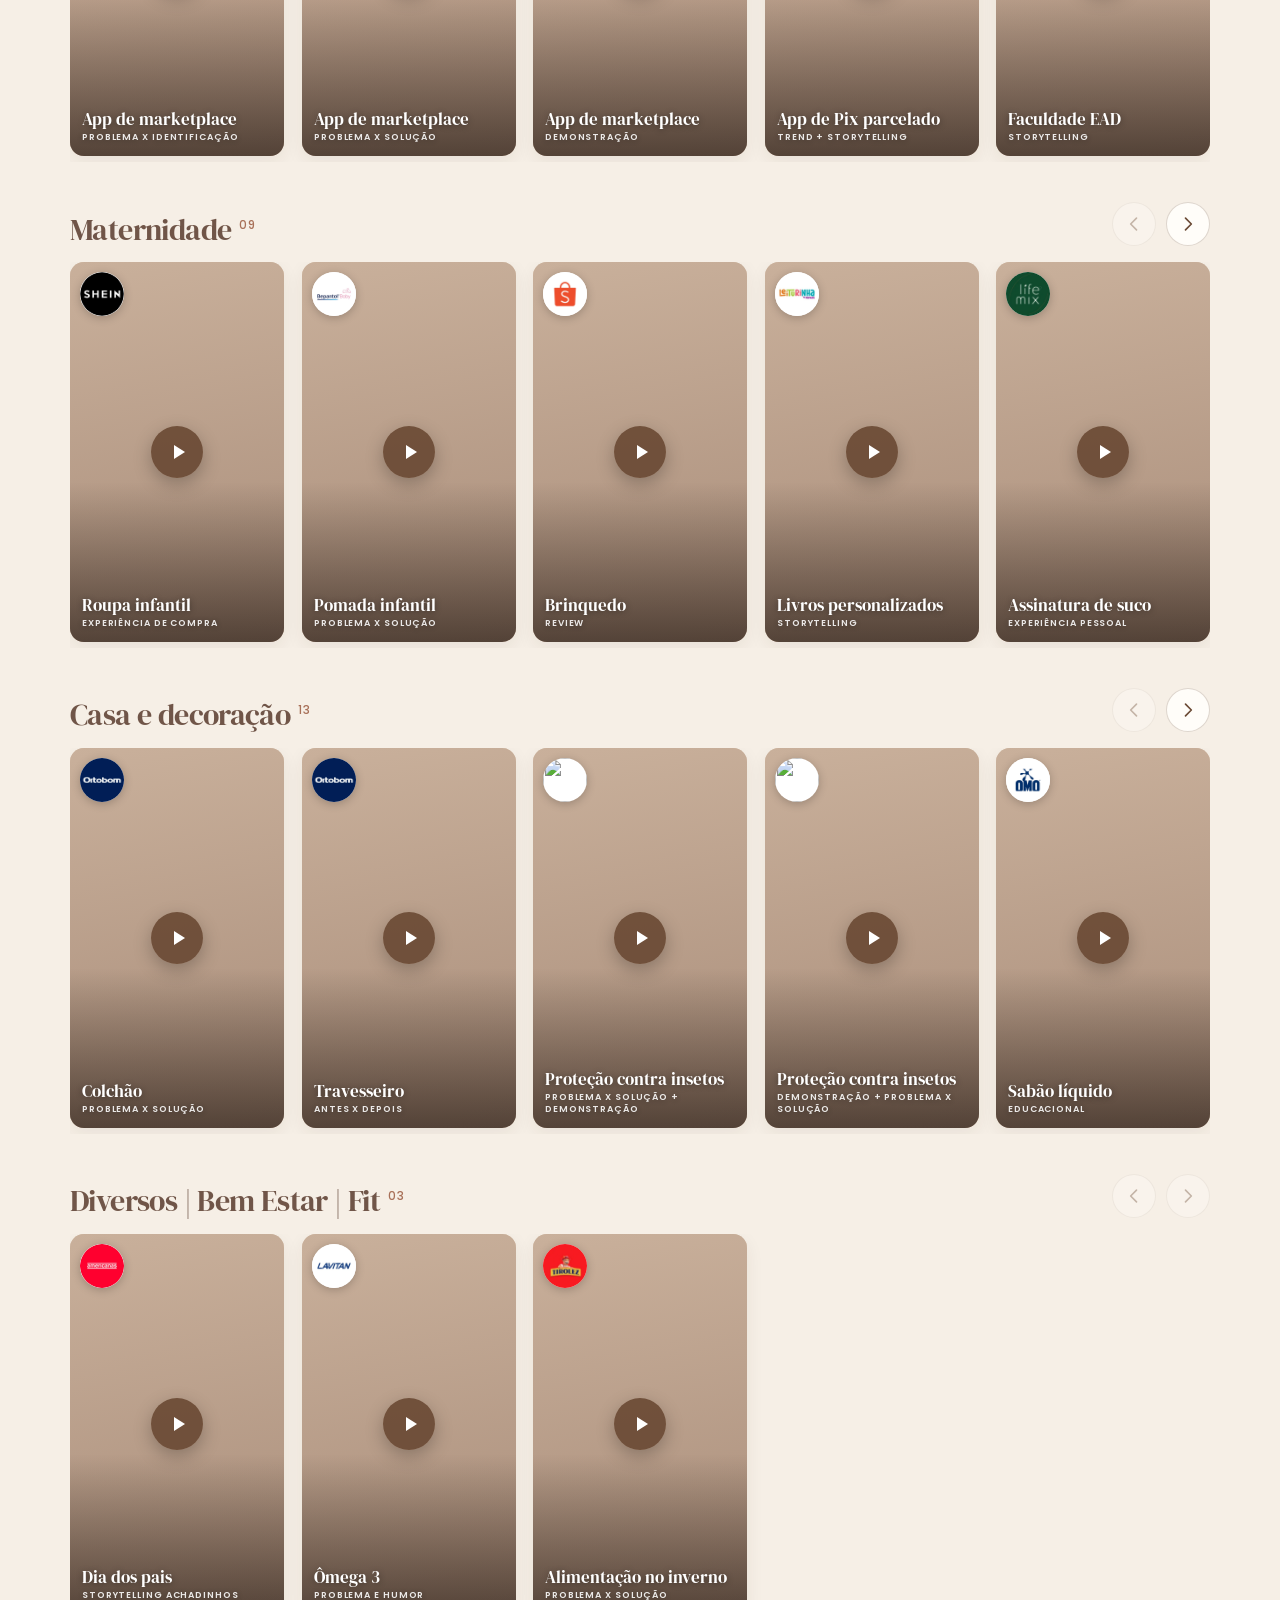
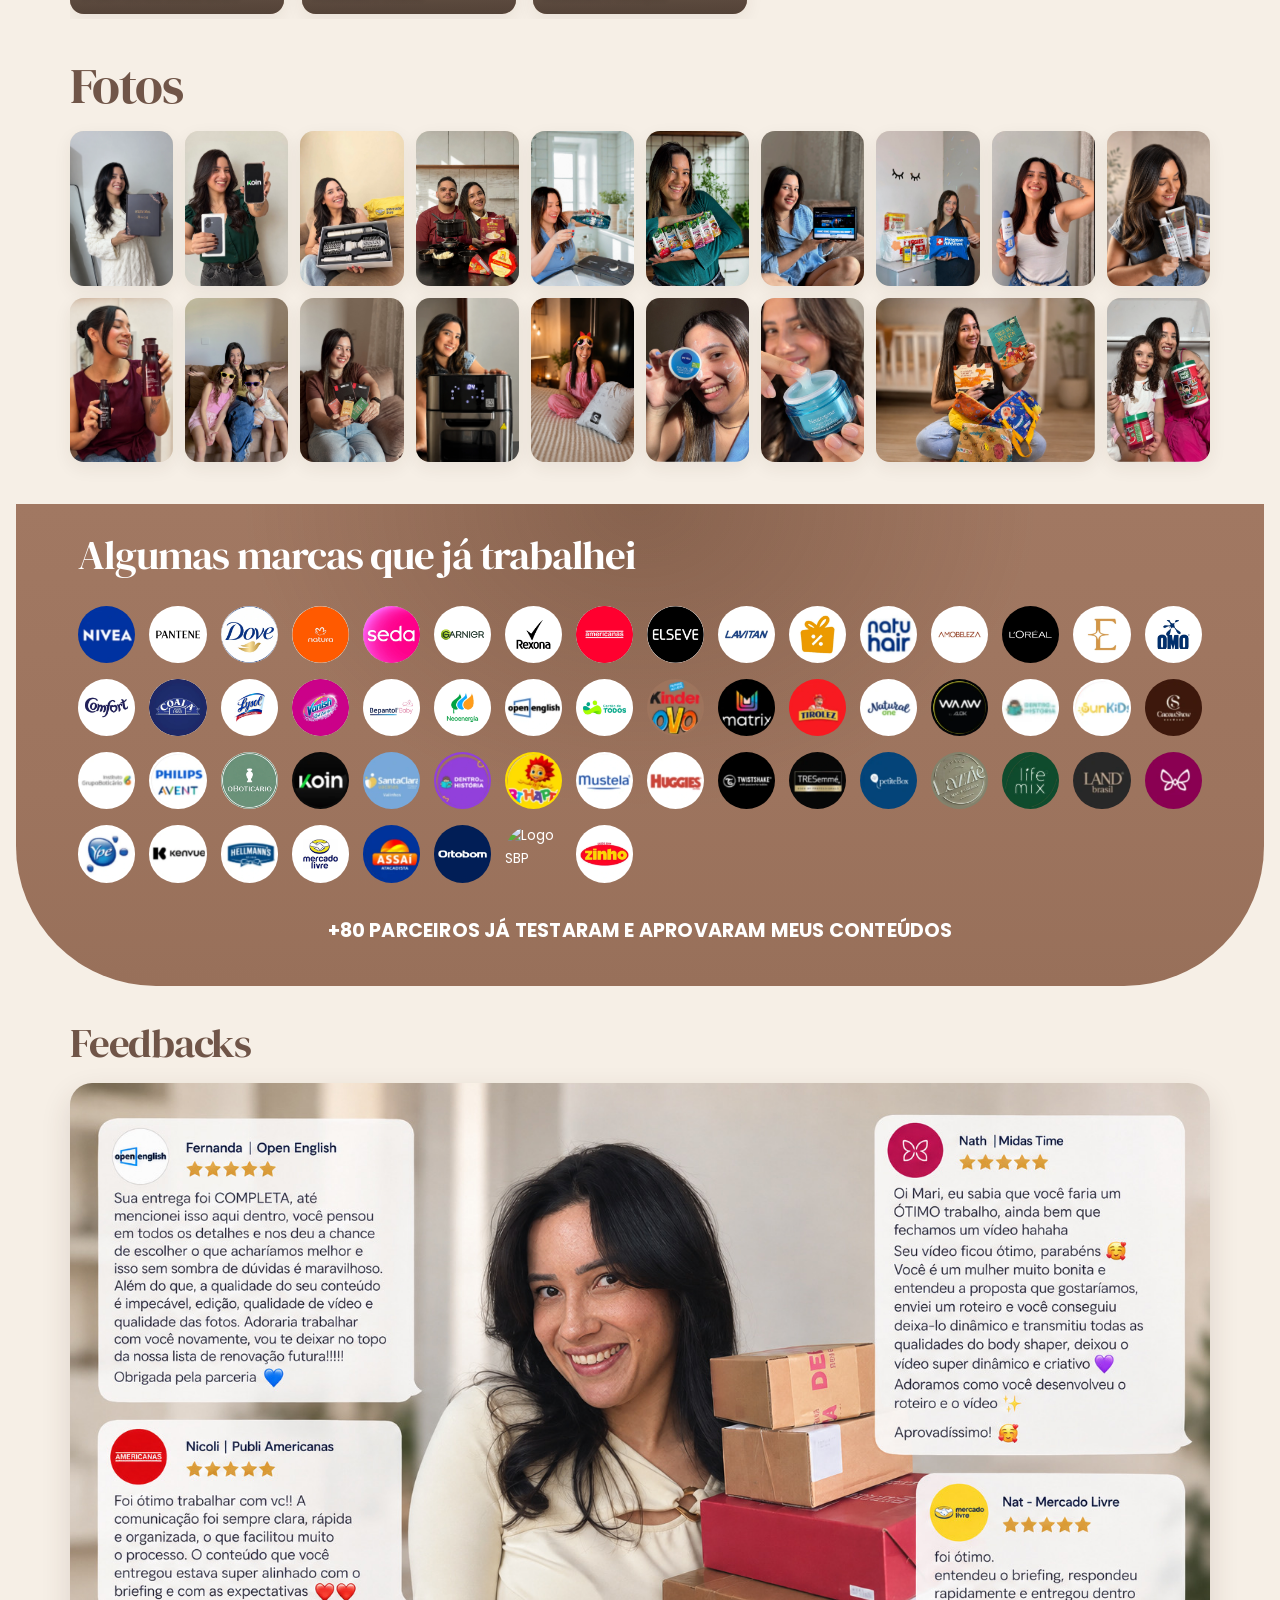
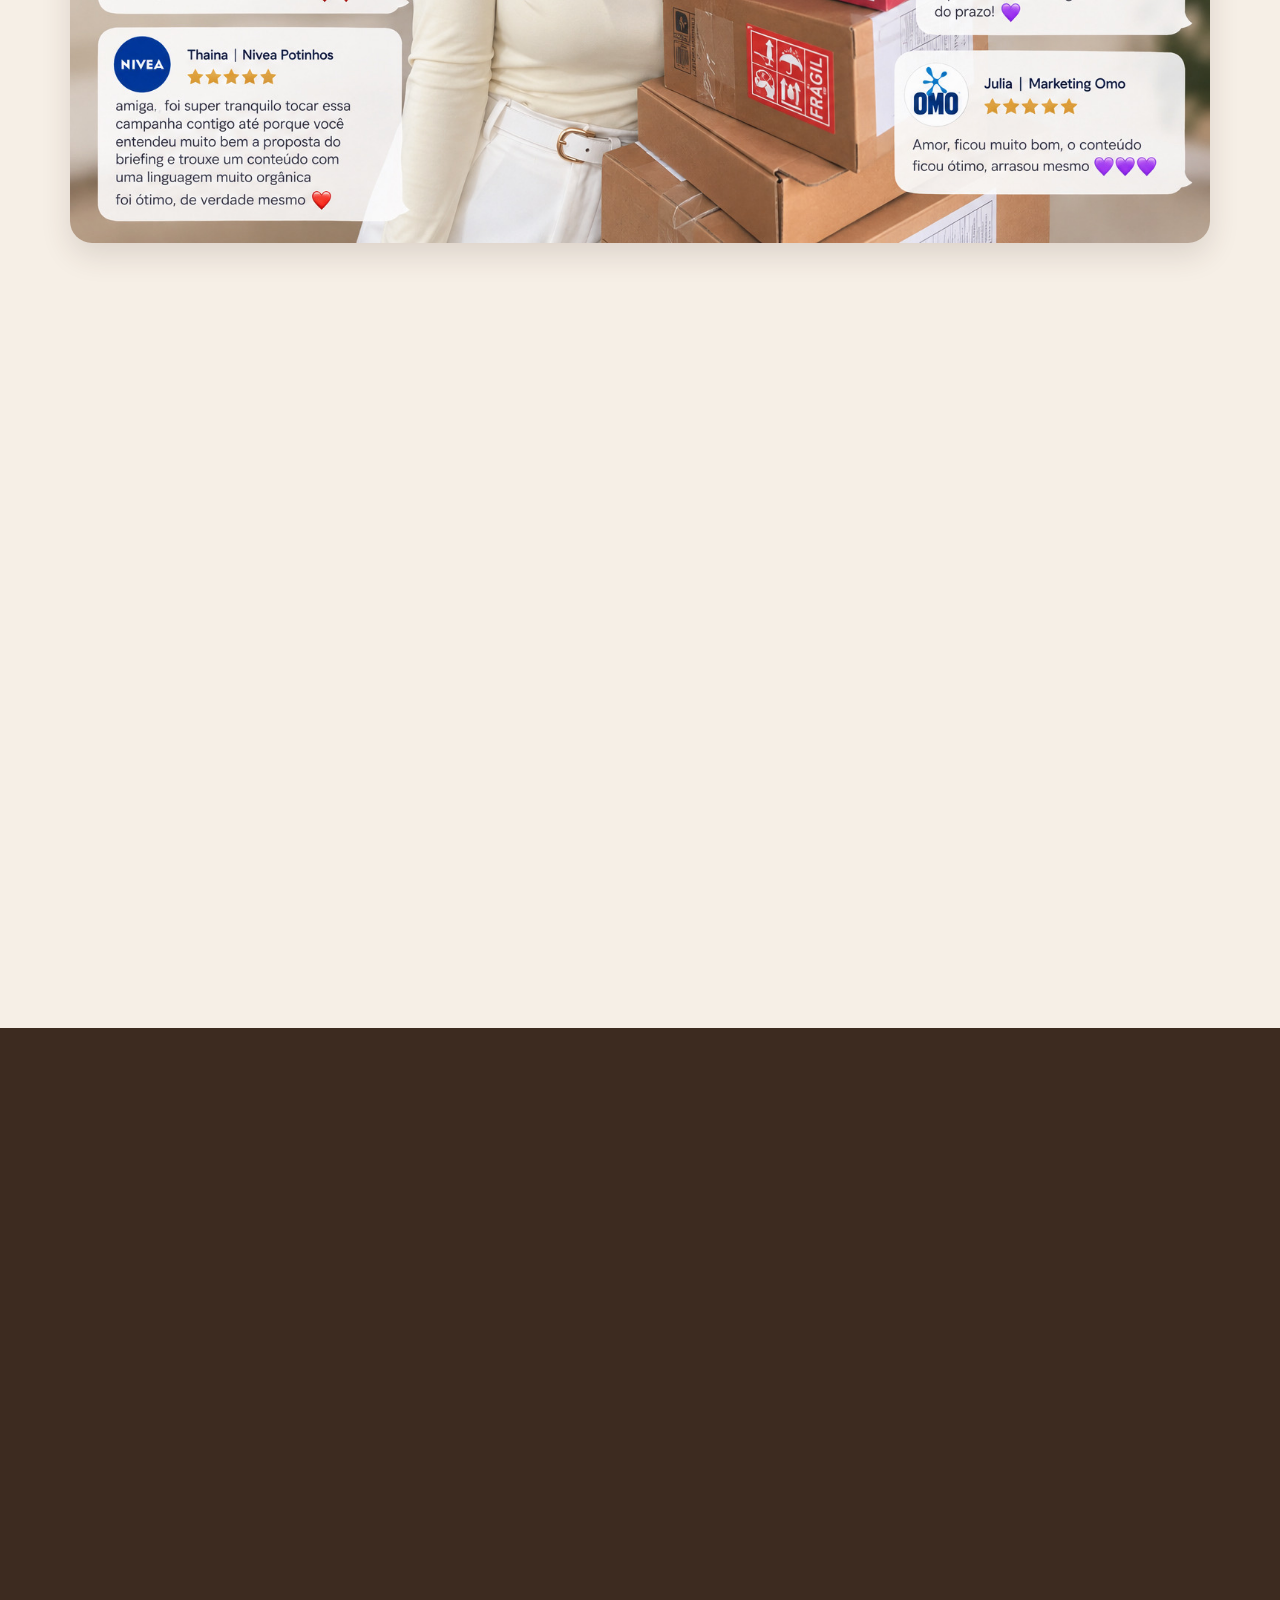
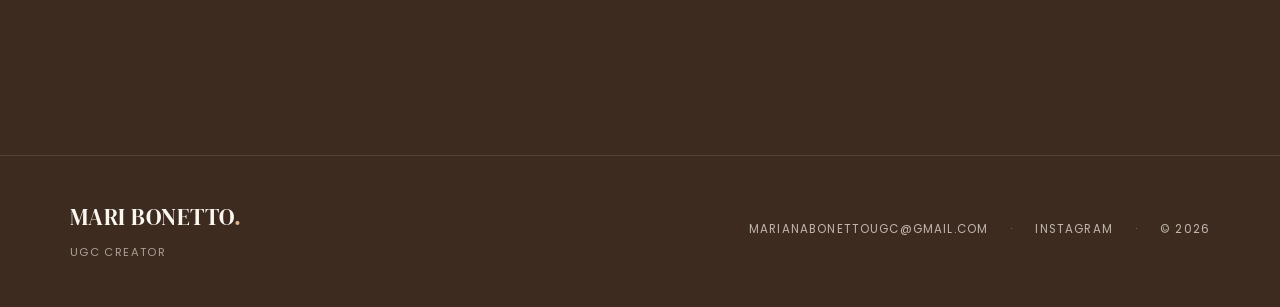
==== commit 0dfe5c99: "Adiciona novo vídeo SBP ao portfólio Casa" ====
--- a/index.html
+++ b/index.html
@@ -1195,6 +1195,7 @@
   { nicho: "Casa e decoração", titulo: "Colchão",                formato: "Problema x solução", marca: "Ortobom",      logo: "logos/parceiros/ortobom.webp",      link: "https://youtube.com/shorts/iFCHlL9I5jM" },
   { nicho: "Casa e decoração", titulo: "Travesseiro",            formato: "Antes x depois",     marca: "Ortobom",      logo: "logos/parceiros/ortobom.webp",      link: "https://youtube.com/shorts/TkVSD2o6ftw" },
   { nicho: "Casa e decoração", titulo: "Proteção contra insetos", formato: "Problema x solução + demonstração", marca: "SBP", logo: "https://upload.wikimedia.org/wikipedia/commons/c/c3/Logotipo_SBP.png", link: "https://youtube.com/shorts/FJyGFWMjUfk" },
+  { nicho: "Casa e decoração", titulo: "Proteção contra insetos", formato: "Demonstração + problema x solução", marca: "SBP", logo: "https://upload.wikimedia.org/wikipedia/commons/c/c3/Logotipo_SBP.png", link: "https://youtube.com/shorts/jIxlyq_Grb4" },
   { nicho: "Casa e decoração", titulo: "Sabão líquido",          formato: "Educacional",        marca: "Omo",          logo: "logos/parceiros/omo.webp",          link: "https://youtube.com/shorts/gv9PVkXk3nQ" },
   { nicho: "Casa e decoração", titulo: "Lanchinhos",             formato: "Preparo + degustação", marca: "Zinho",      logo: "logos/parceiros/zinho.webp",        link: "https://youtube.com/shorts/Ij4oiSEvM6Y" },
   { nicho: "Casa e decoração", titulo: "Robô aspirador",         formato: "Storytelling",       marca: "WAP",          logo: "logos/parceiros/wap.webp",          link: "https://youtube.com/shorts/biSgvk8Fd60" },
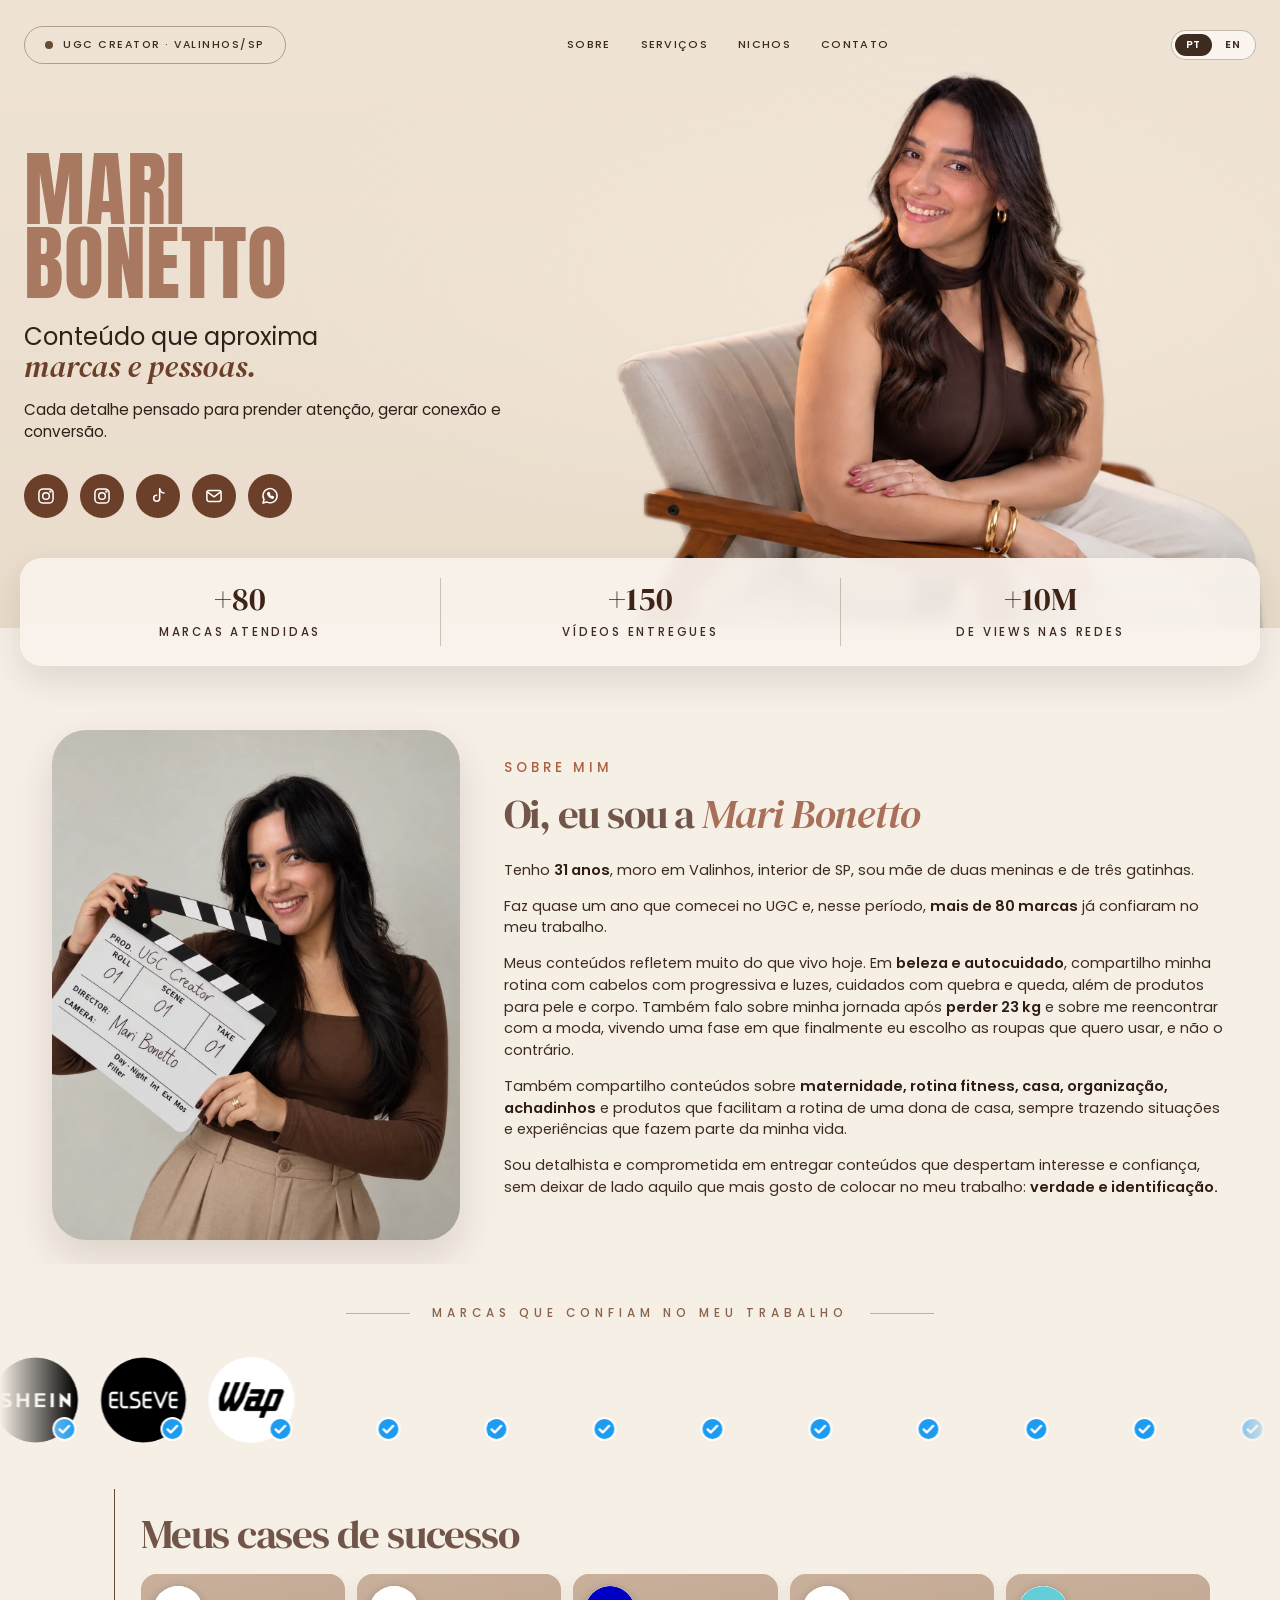
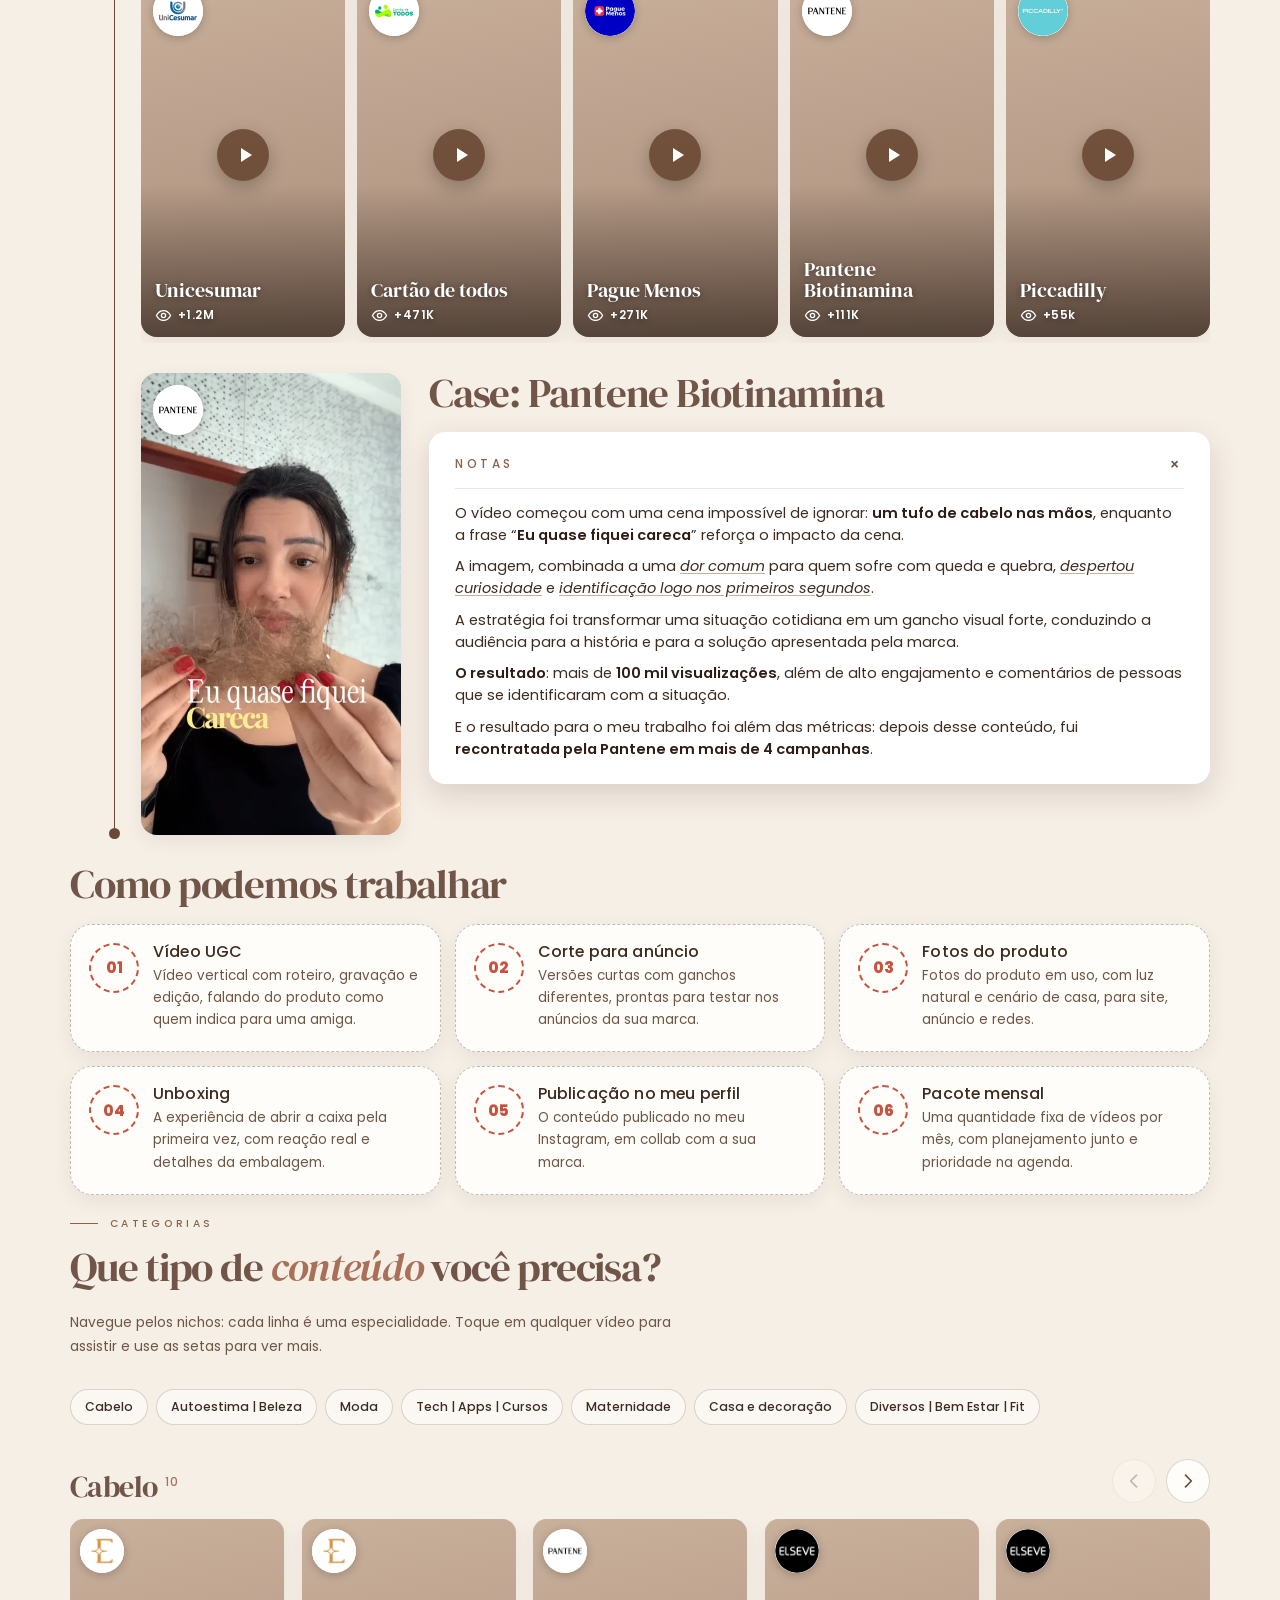
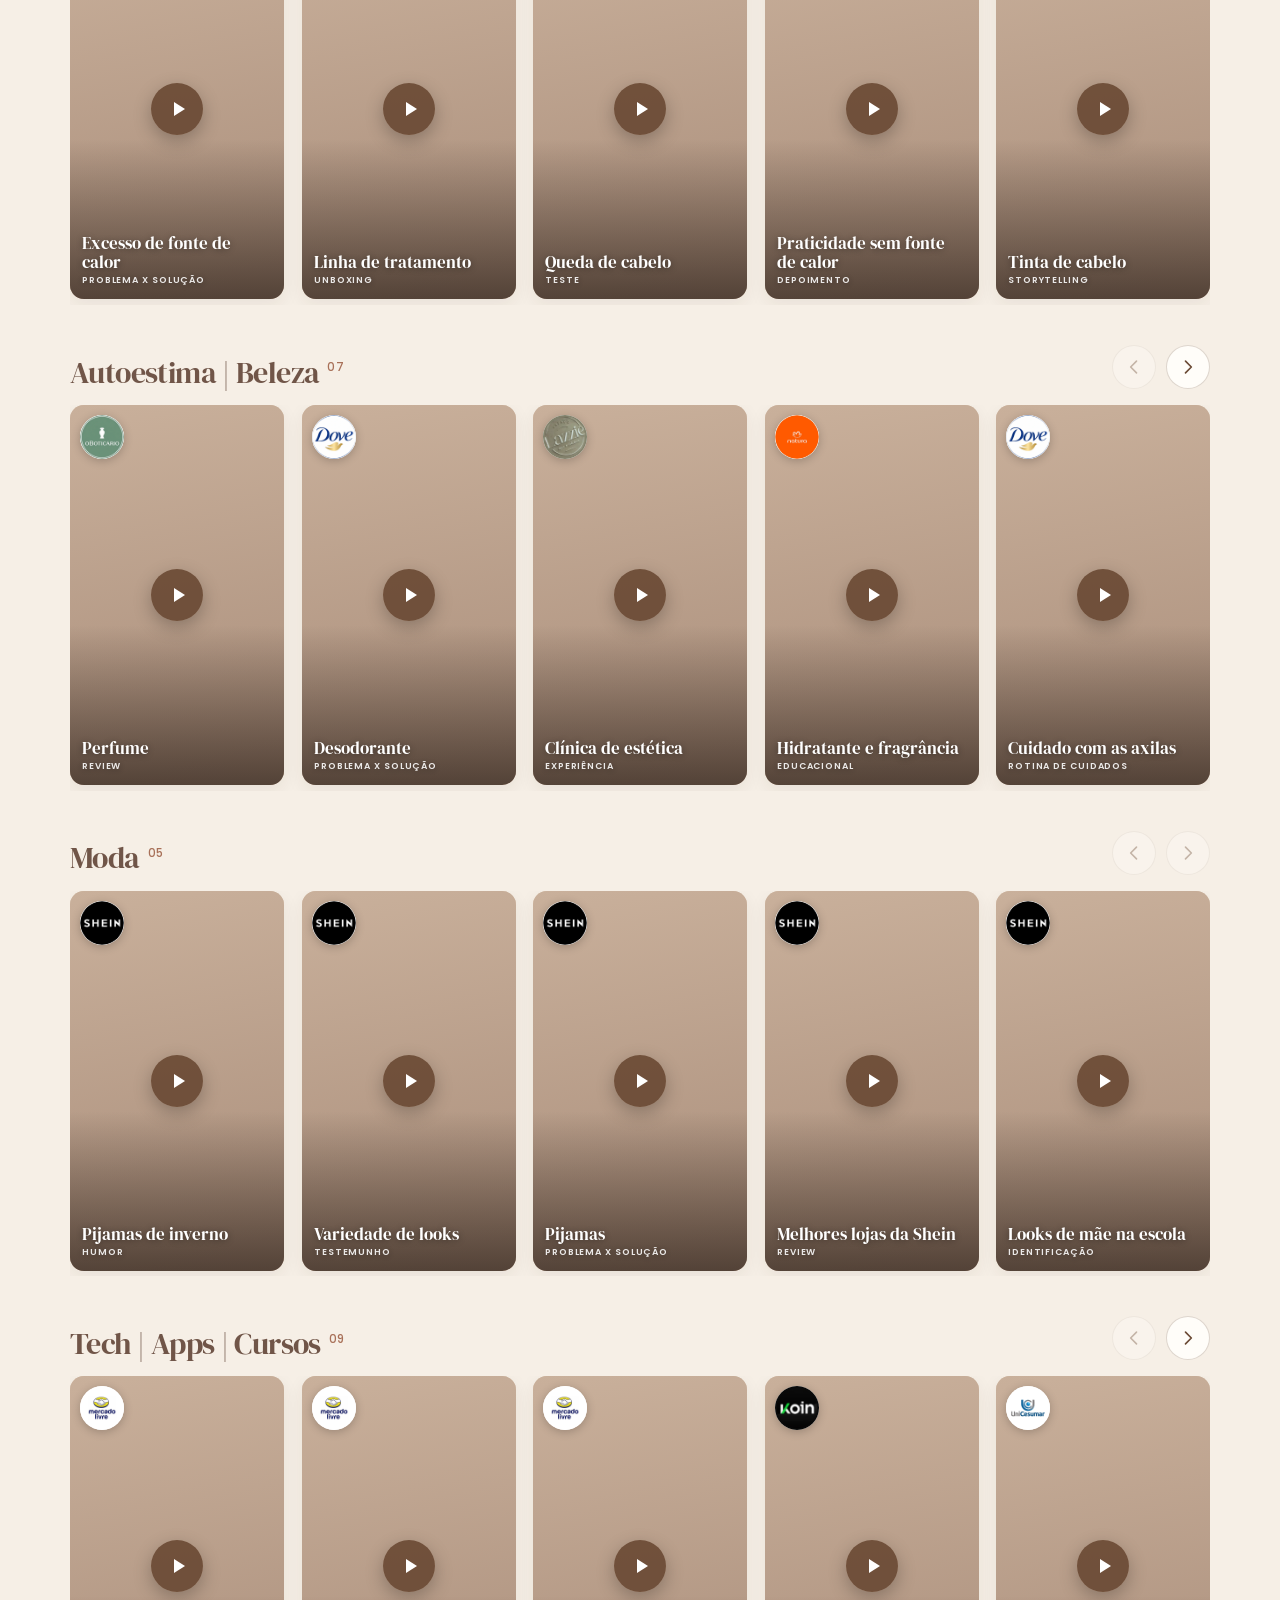
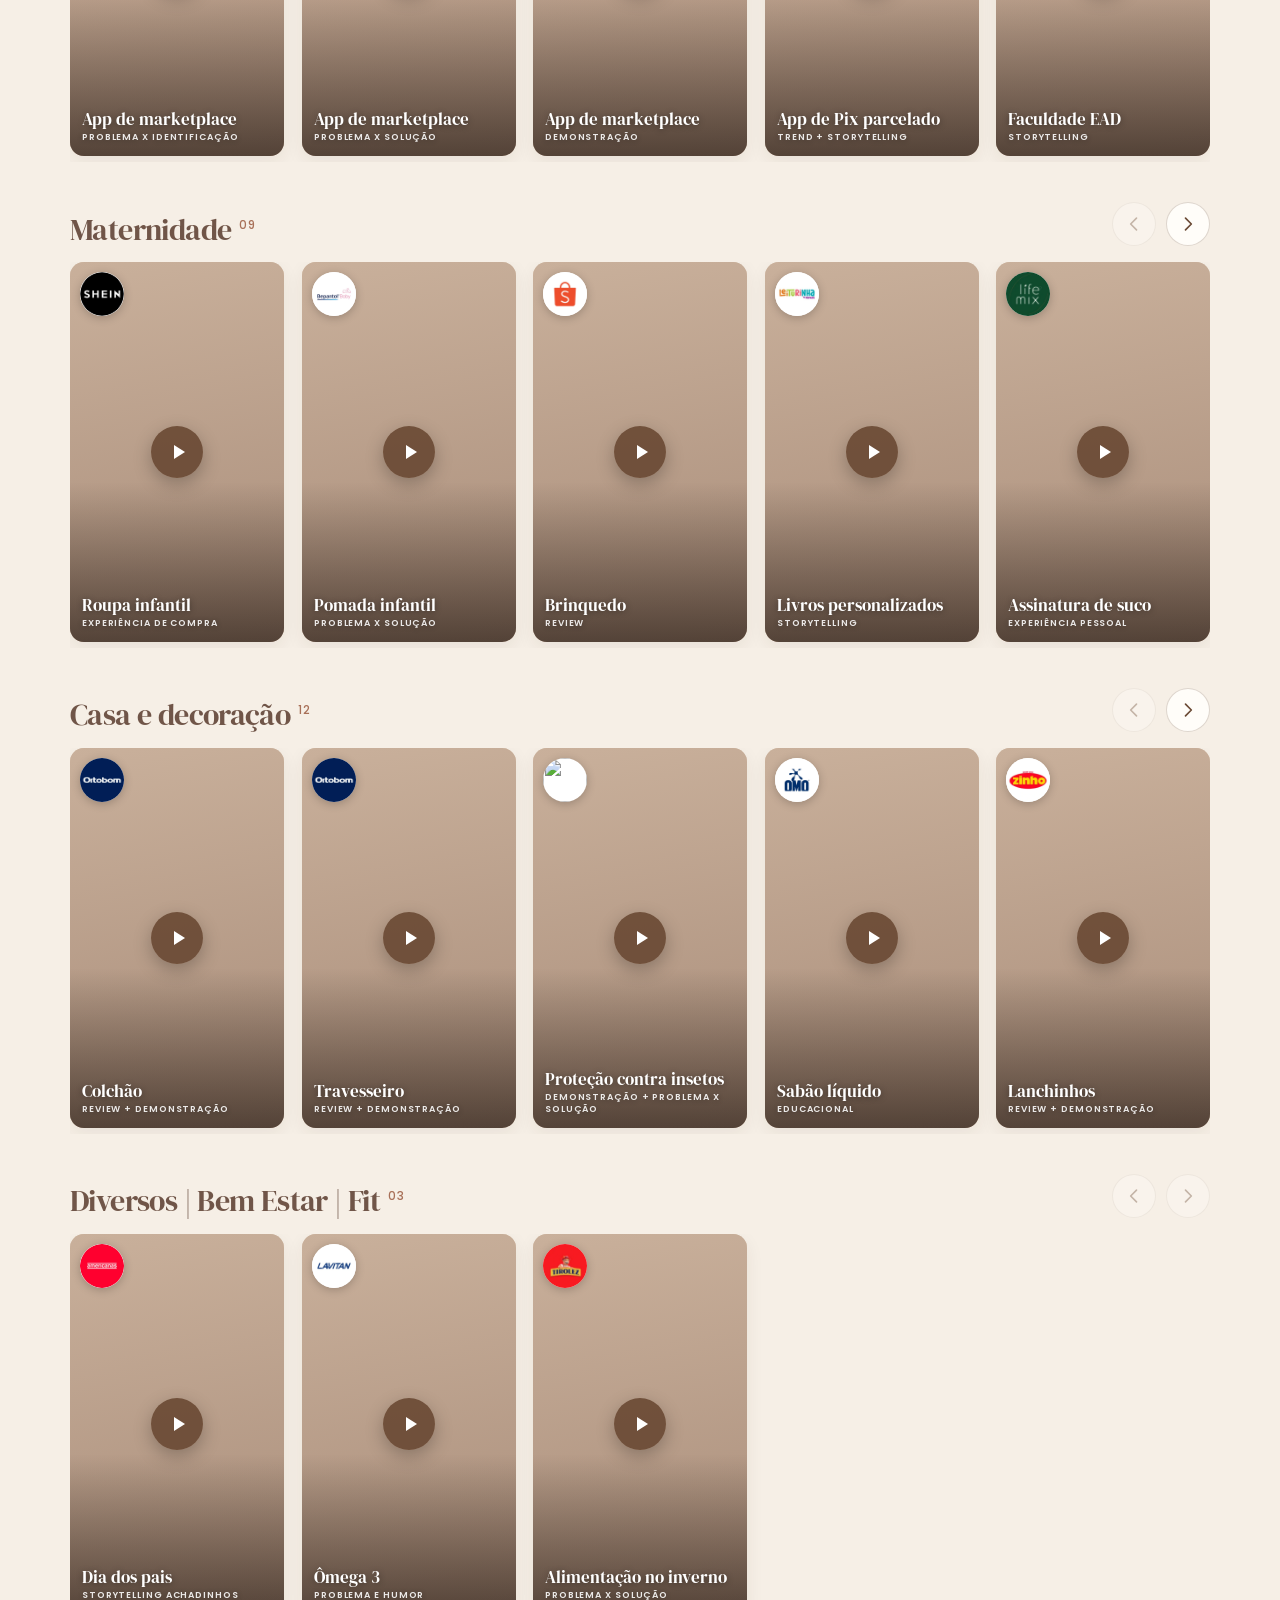
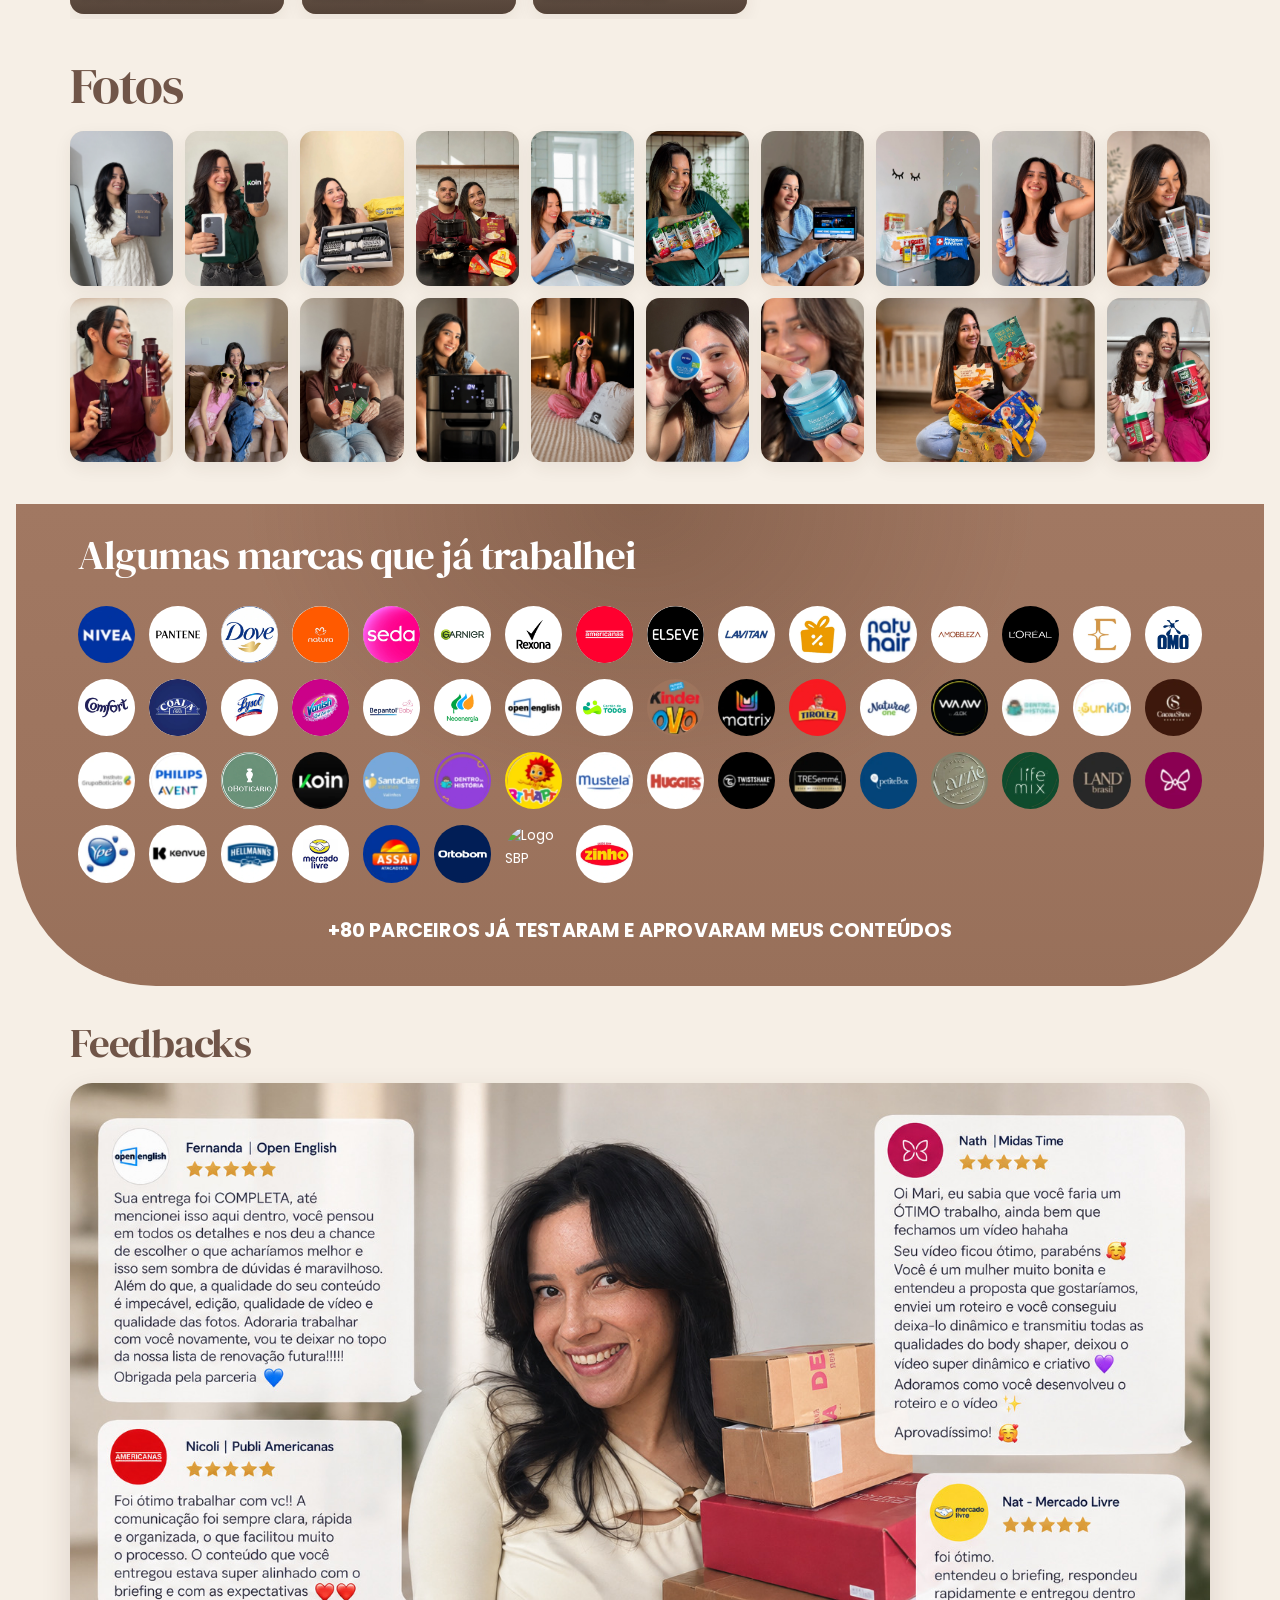
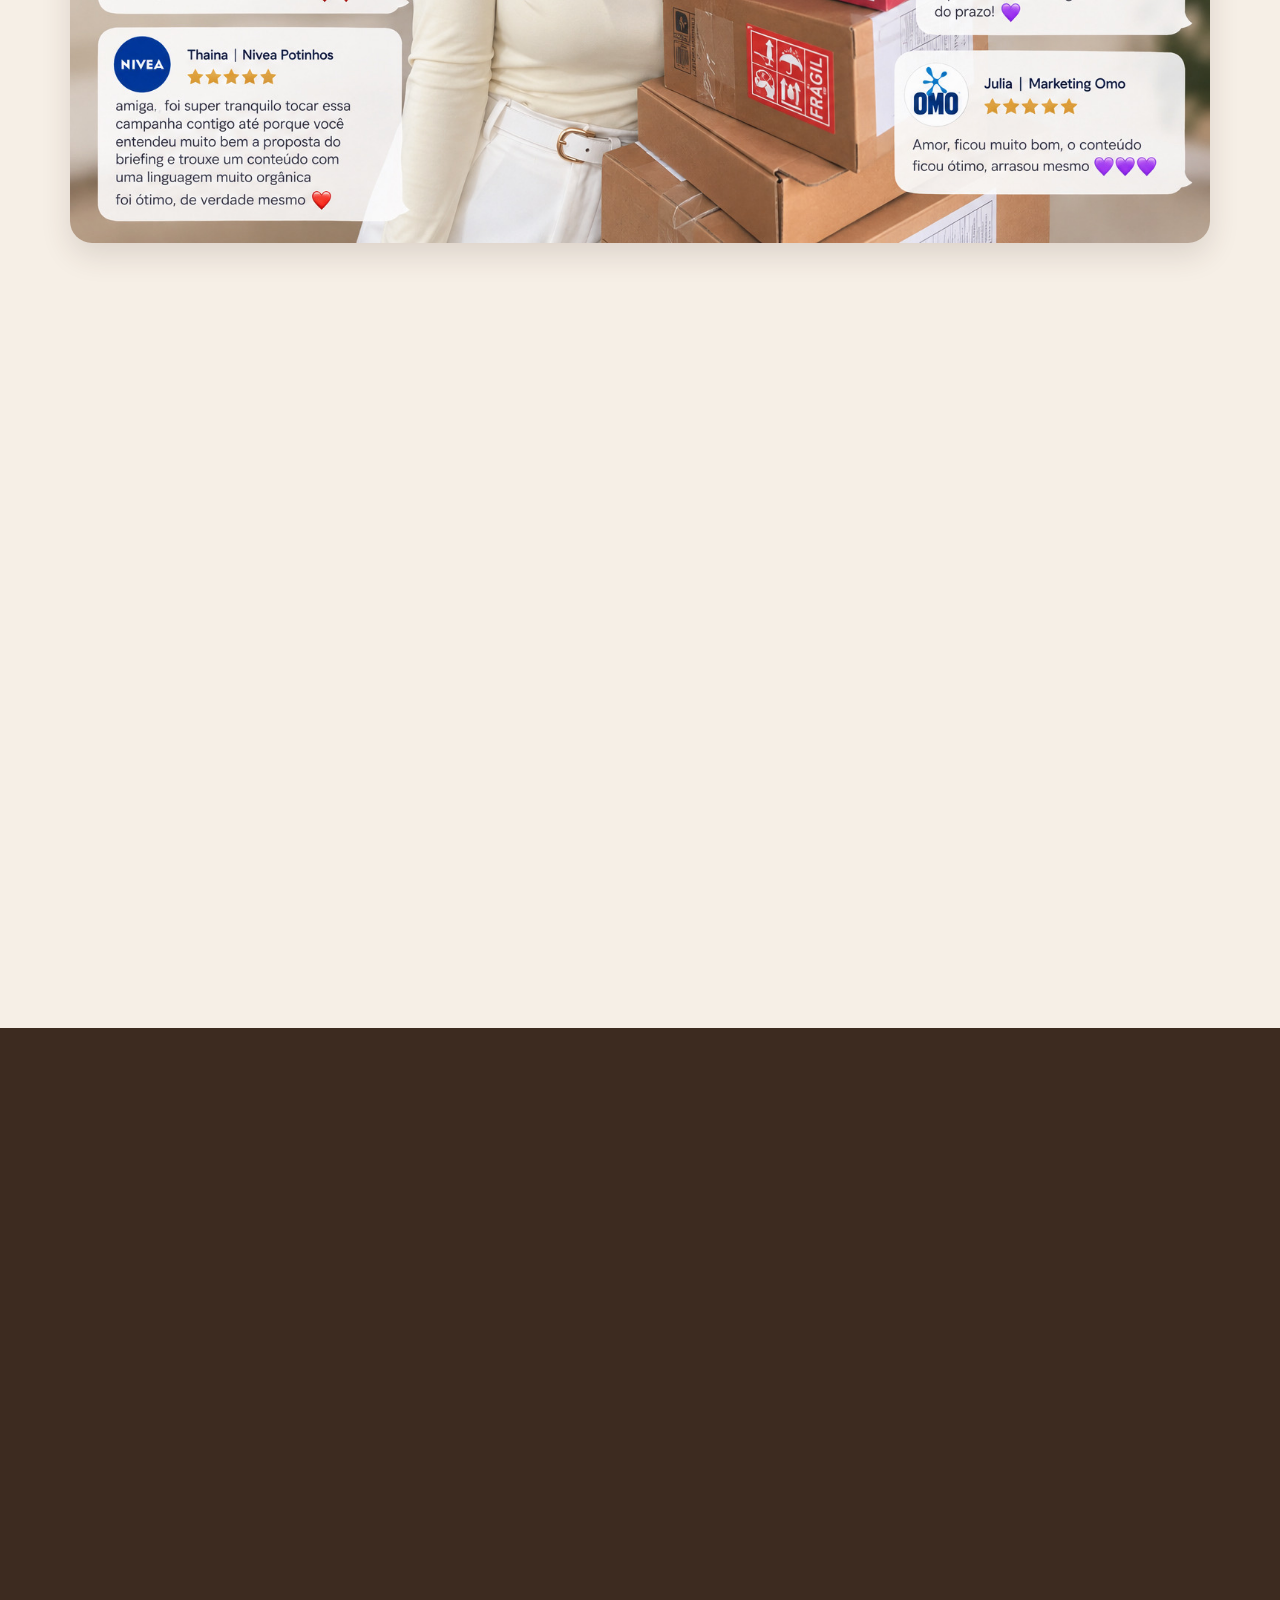
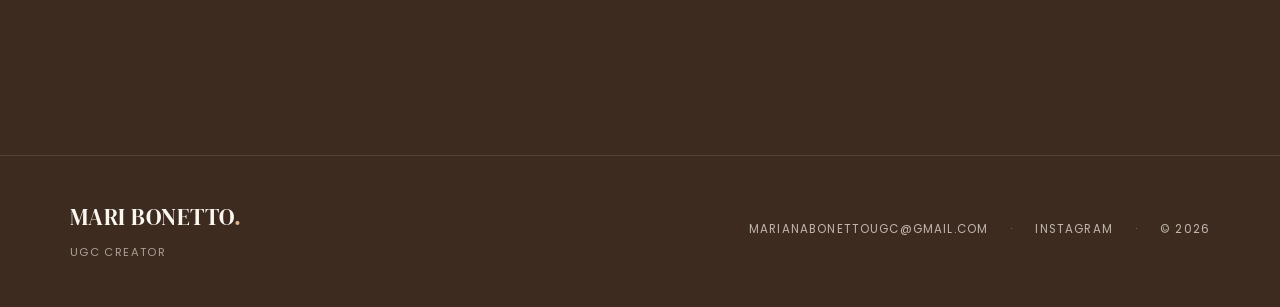
==== commit 30245d11: "Atualiza seleção de vídeos da aba Casa" ====
--- a/index.html
+++ b/index.html
@@ -1191,13 +1191,12 @@
 // link: se tiver link do YouTube, o card vira vídeo (abre no player do site). logo: bolinha da marca. formato: aparece embaixo do card.
 // ================================
 const trabalhos = [
-  // Casa e decoração: vídeos (link do YouTube + logo da marca na bolinha + formato embaixo)
-  { nicho: "Casa e decoração", titulo: "Colchão",                formato: "Problema x solução", marca: "Ortobom",      logo: "logos/parceiros/ortobom.webp",      link: "https://youtube.com/shorts/iFCHlL9I5jM" },
-  { nicho: "Casa e decoração", titulo: "Travesseiro",            formato: "Antes x depois",     marca: "Ortobom",      logo: "logos/parceiros/ortobom.webp",      link: "https://youtube.com/shorts/TkVSD2o6ftw" },
-  { nicho: "Casa e decoração", titulo: "Proteção contra insetos", formato: "Problema x solução + demonstração", marca: "SBP", logo: "https://upload.wikimedia.org/wikipedia/commons/c/c3/Logotipo_SBP.png", link: "https://youtube.com/shorts/FJyGFWMjUfk" },
+  // Casa e decoração: seleção atualizada com os 12 vídeos solicitados
+  { nicho: "Casa e decoração", titulo: "Colchão",                formato: "Review + demonstração", marca: "Ortobom",      logo: "logos/parceiros/ortobom.webp",      link: "https://youtube.com/shorts/iFCHlL9I5jM" },
+  { nicho: "Casa e decoração", titulo: "Travesseiro",            formato: "Review + demonstração", marca: "Ortobom",      logo: "logos/parceiros/ortobom.webp",      link: "https://youtube.com/shorts/TkVSD2o6ftw" },
   { nicho: "Casa e decoração", titulo: "Proteção contra insetos", formato: "Demonstração + problema x solução", marca: "SBP", logo: "https://upload.wikimedia.org/wikipedia/commons/c/c3/Logotipo_SBP.png", link: "https://youtube.com/shorts/jIxlyq_Grb4" },
   { nicho: "Casa e decoração", titulo: "Sabão líquido",          formato: "Educacional",        marca: "Omo",          logo: "logos/parceiros/omo.webp",          link: "https://youtube.com/shorts/gv9PVkXk3nQ" },
-  { nicho: "Casa e decoração", titulo: "Lanchinhos",             formato: "Preparo + degustação", marca: "Zinho",      logo: "logos/parceiros/zinho.webp",        link: "https://youtube.com/shorts/Ij4oiSEvM6Y" },
+  { nicho: "Casa e decoração", titulo: "Lanchinhos",             formato: "Review + demonstração", marca: "Zinho",      logo: "logos/parceiros/zinho.webp",        link: "https://youtube.com/shorts/Ij4oiSEvM6Y" },
   { nicho: "Casa e decoração", titulo: "Robô aspirador",         formato: "Storytelling",       marca: "WAP",          logo: "logos/parceiros/wap.webp",          link: "https://youtube.com/shorts/biSgvk8Fd60" },
   { nicho: "Casa e decoração", titulo: "Triturador elétrico",    formato: "Problema x solução", marca: "Shopee",       logo: "logos/parceiros/shopee.webp",       link: "https://youtube.com/shorts/7WiVpAIXzrM" },
   { nicho: "Casa e decoração", titulo: "Mini máquina de bolo",   formato: "Problema x solução", marca: "Shopee",       logo: "logos/parceiros/shopee.webp",       link: "https://youtu.be/XyYvVPYbioY" },
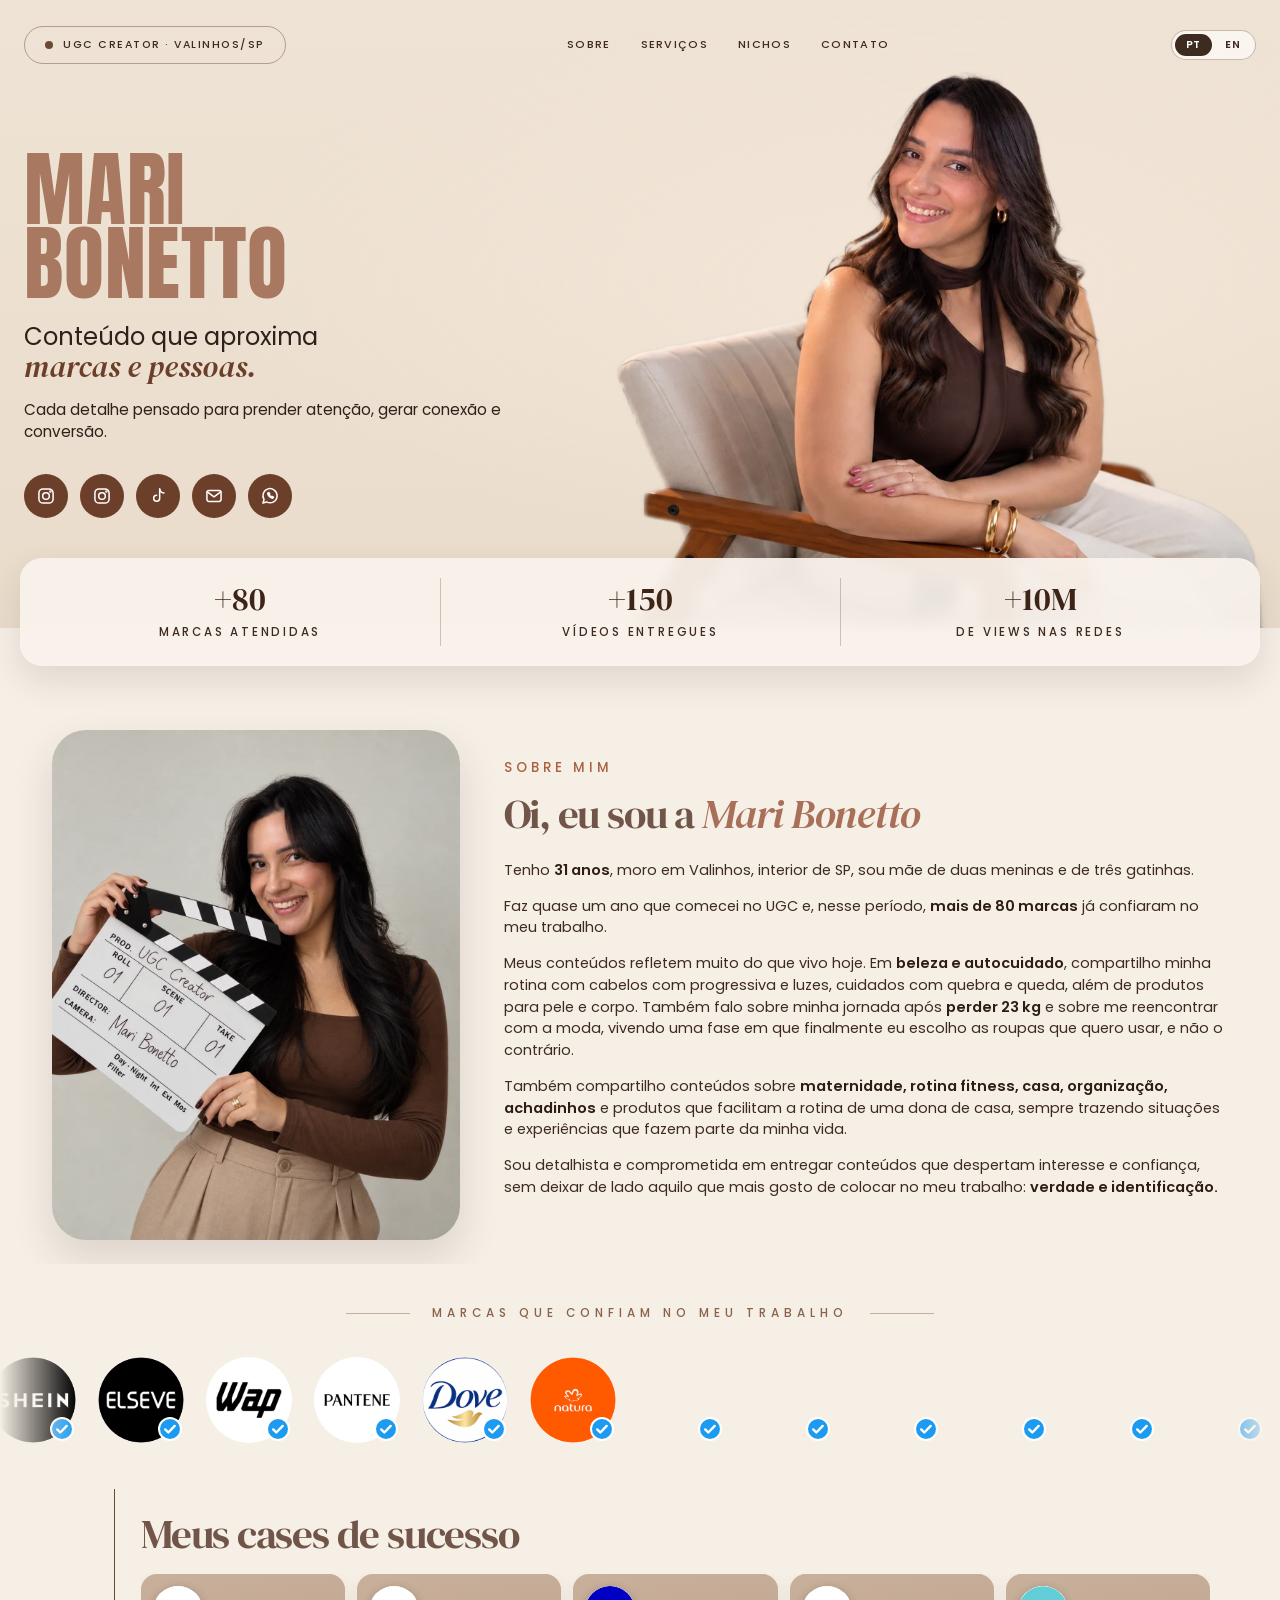
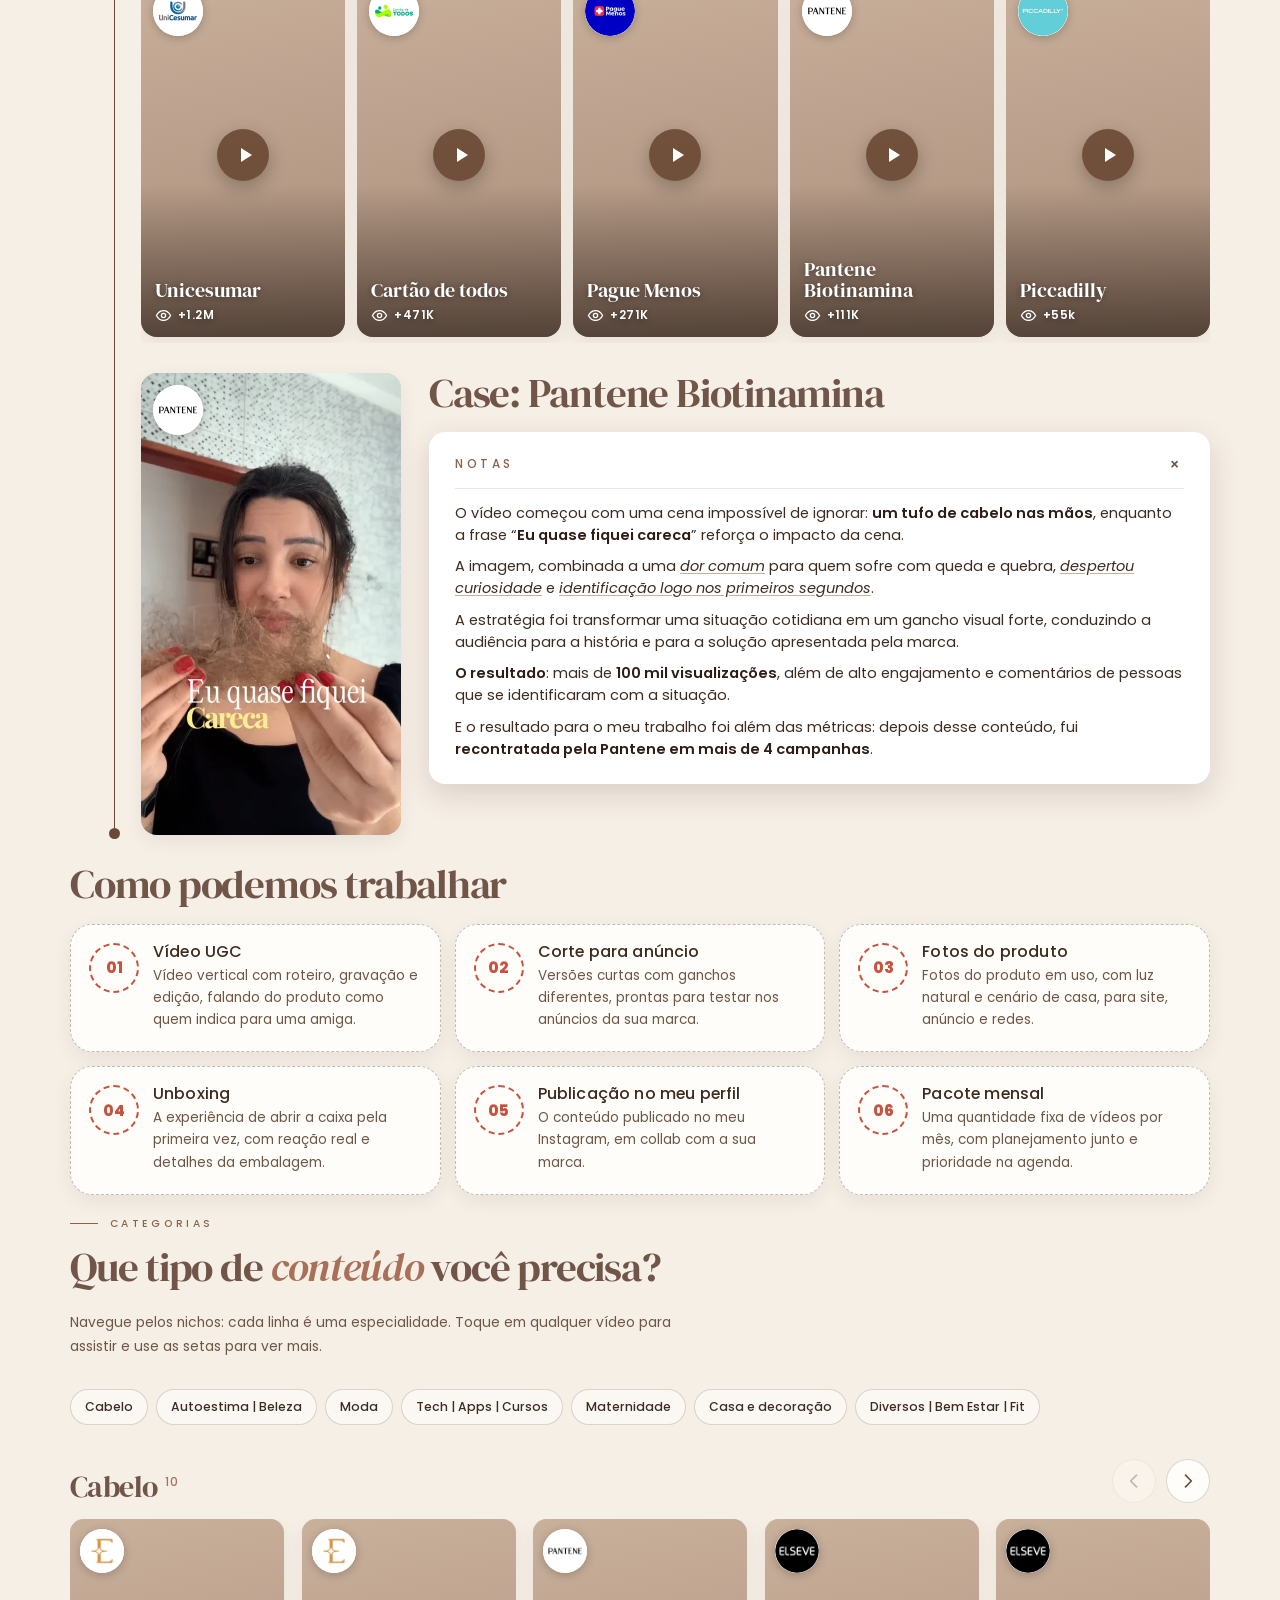
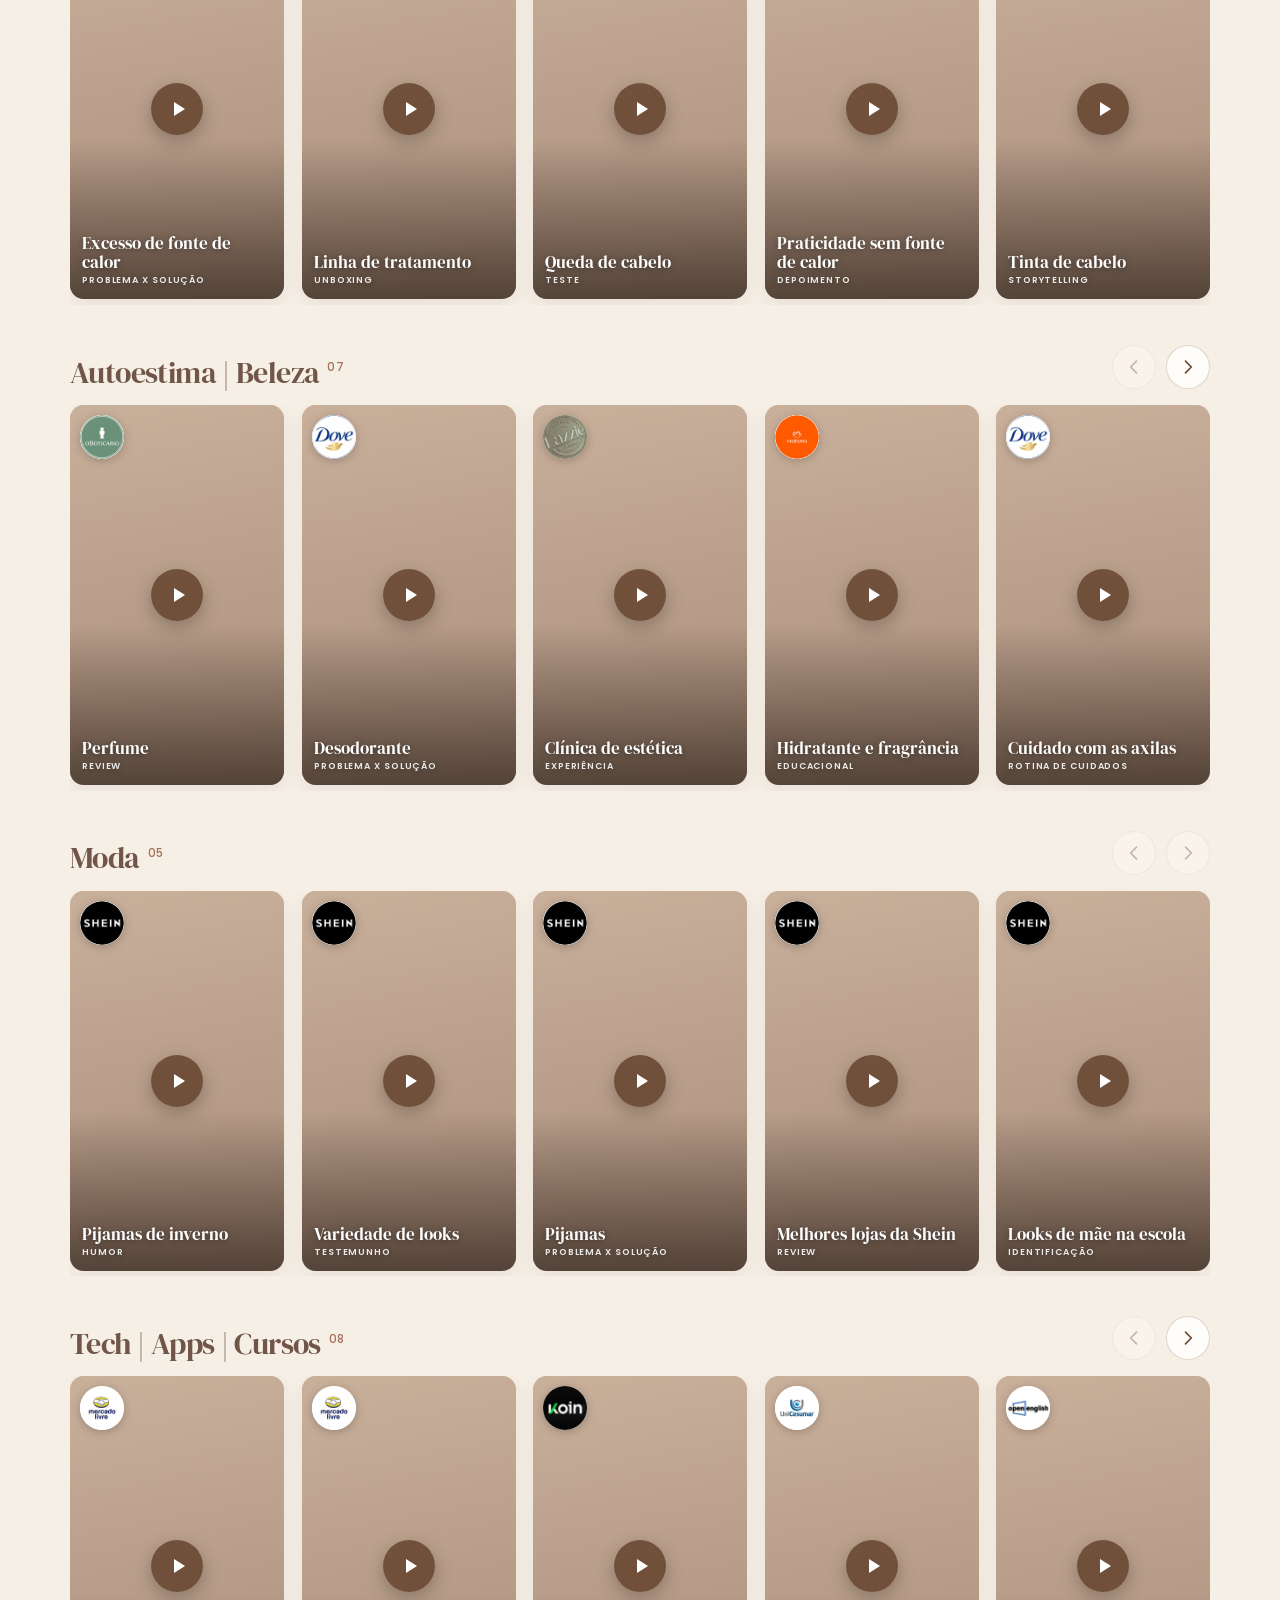
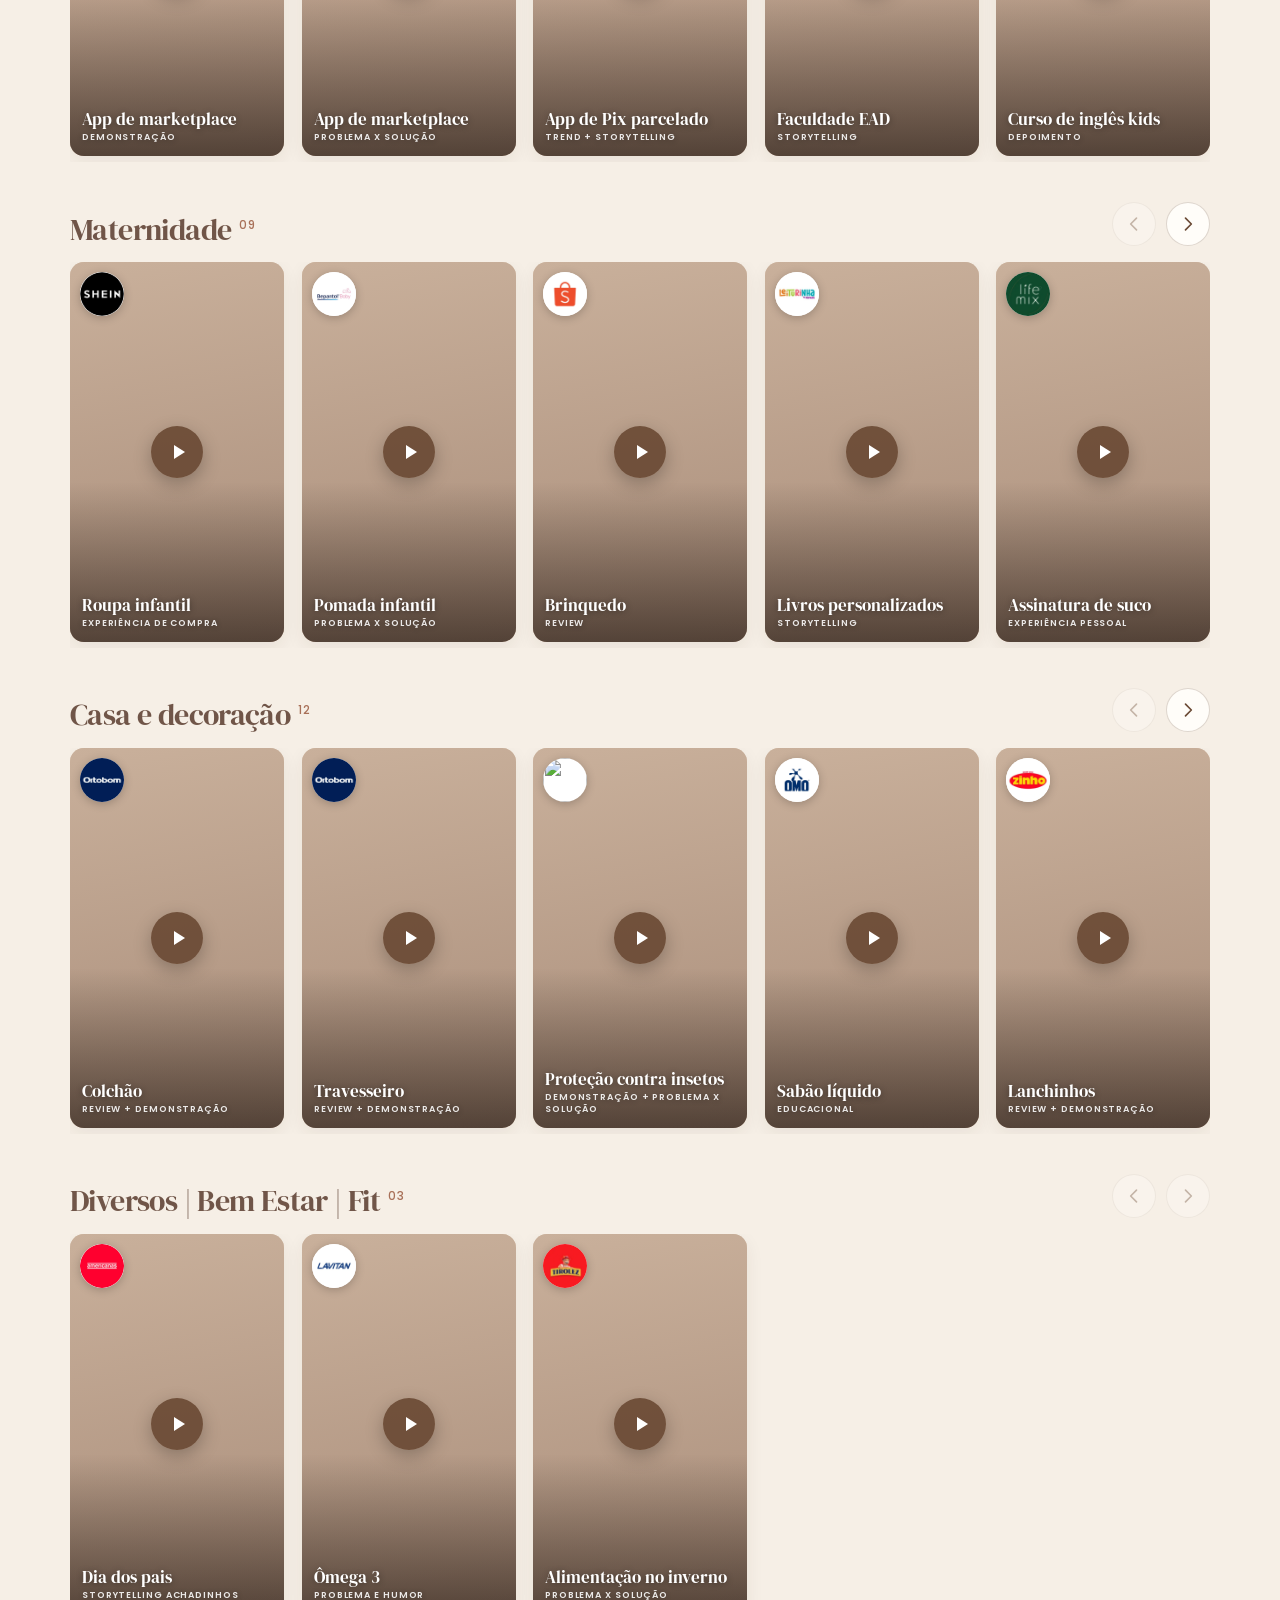
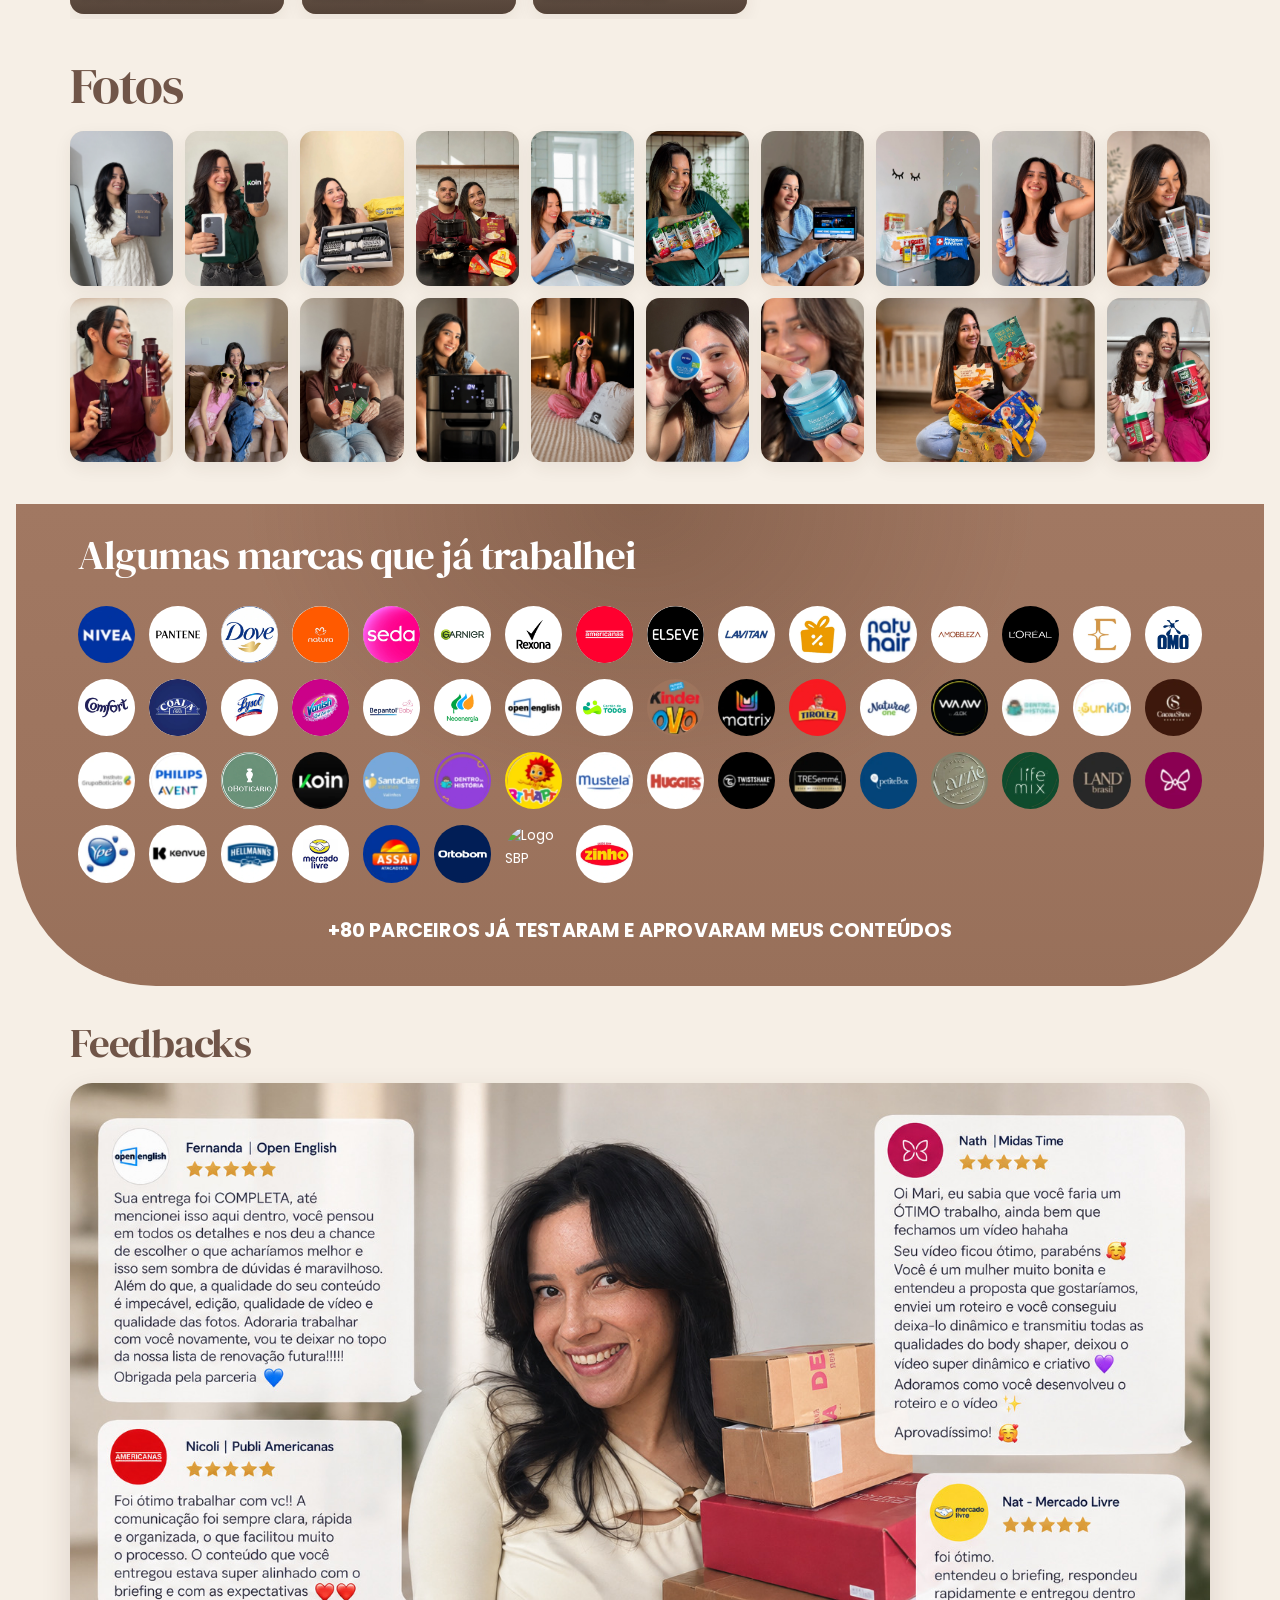
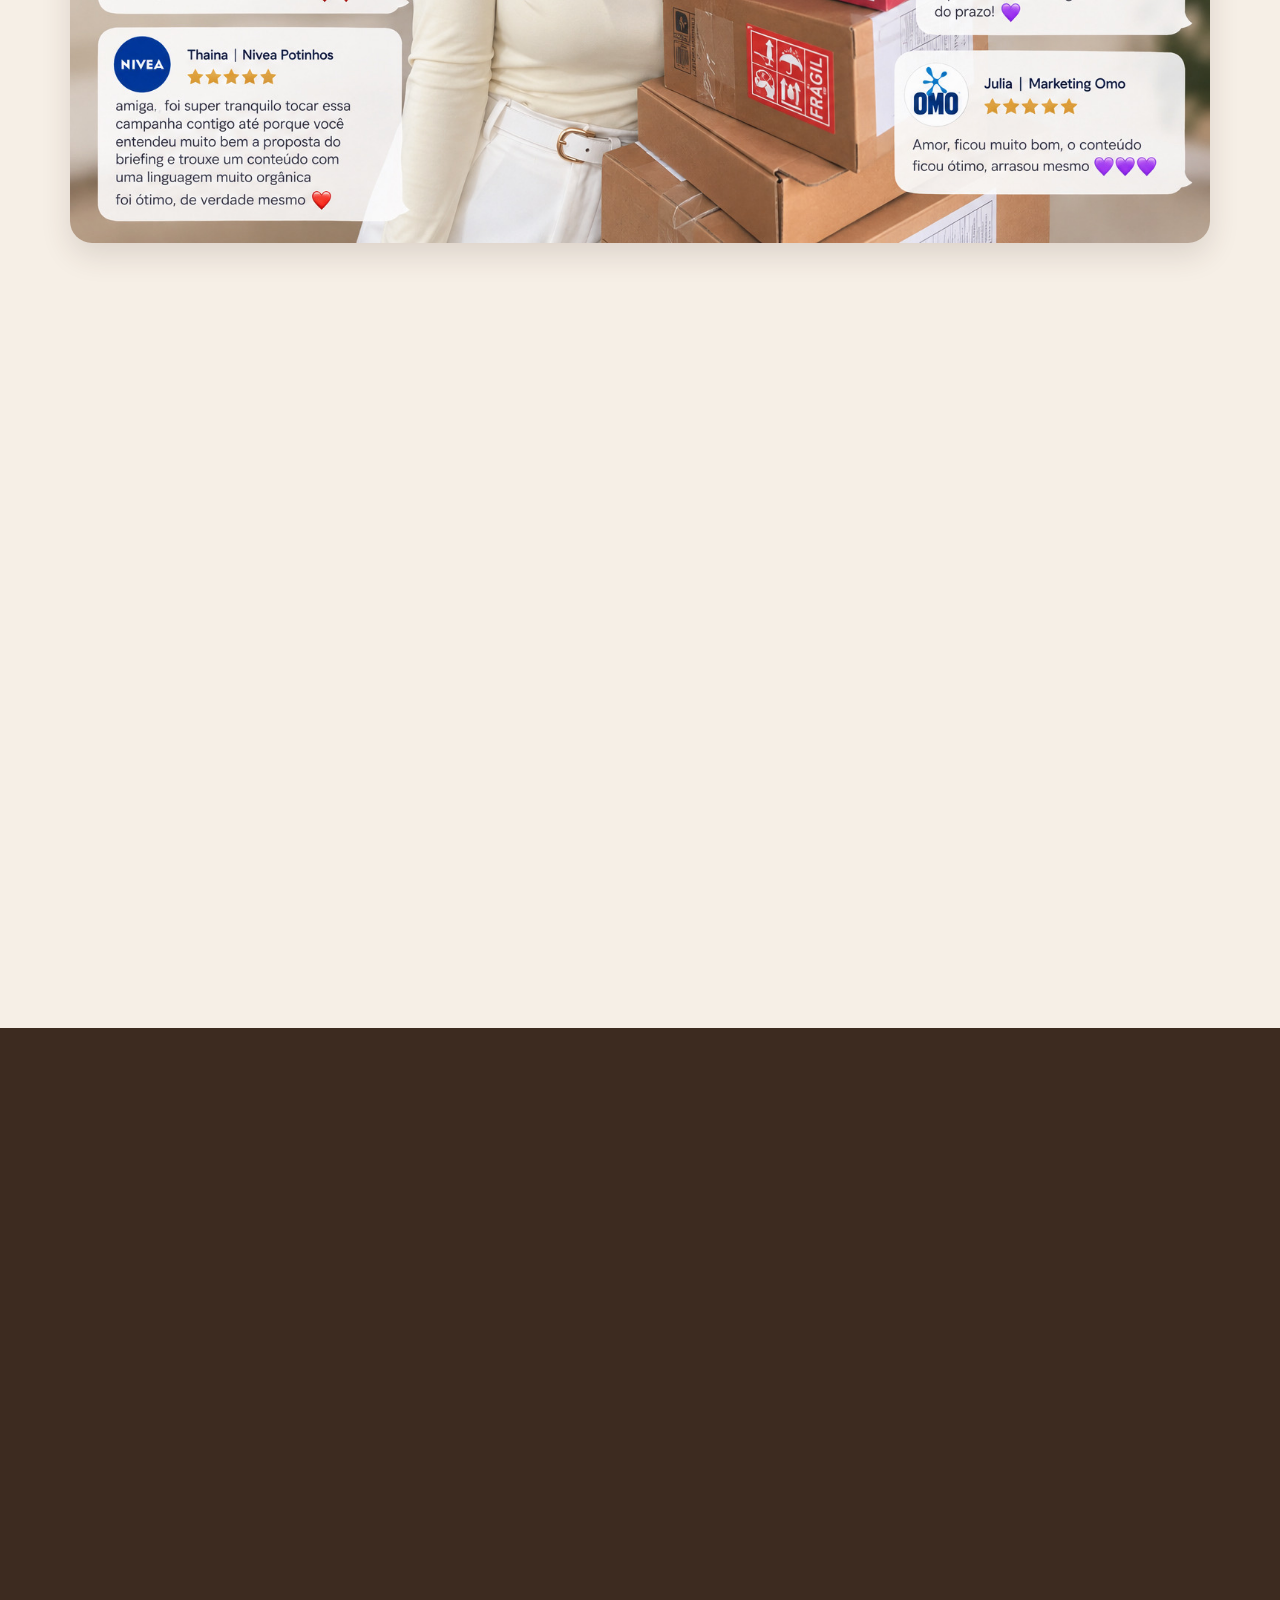
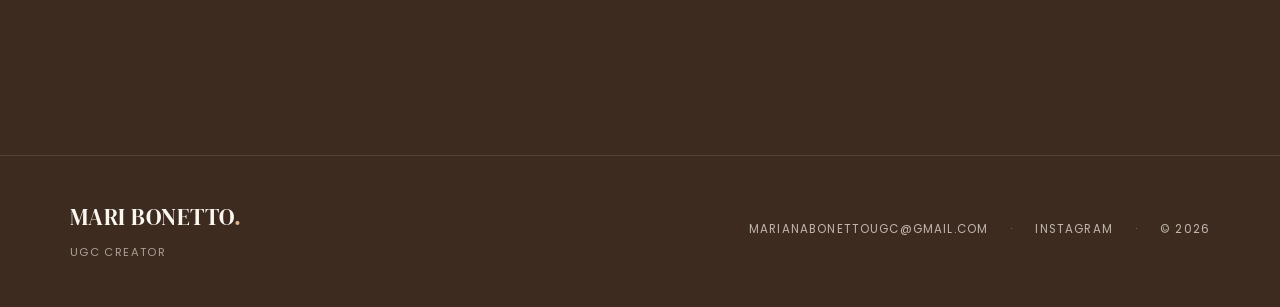
==== commit 4a5f314c: "Limita aba Tech aos 8 vídeos selecionados" ====
--- a/index.html
+++ b/index.html
@@ -1239,16 +1239,15 @@
   { nicho: "Moda", titulo: "Pijamas", formato: "Problema x solução", marca: "Shein", logo: "logos/parceiros/shein.webp", link: "https://youtube.com/shorts/AMjBFONgTxk" },
   { nicho: "Moda", titulo: "Melhores lojas da Shein", formato: "Review", marca: "Shein", logo: "logos/parceiros/shein.webp", link: "https://youtube.com/shorts/2WuH7LVaMY8" },
   { nicho: "Moda", titulo: "Looks de mãe na escola", formato: "Identificação", marca: "Shein", logo: "logos/parceiros/shein.webp", link: "https://youtube.com/shorts/LFs7e3PP8IE" },
-  // Tech | Apps | Cursos: vídeos (link do YouTube + logo da marca na bolinha + formato embaixo)
-  { nicho: "Tech | Apps | Cursos", titulo: "App de marketplace", formato: "Problema x identificação", marca: "Mercado Livre", logo: "logos/parceiros/mercado-livre.webp", link: "https://youtube.com/shorts/EN_K3AY8rF8" },
+  // Tech | Apps | Cursos: somente os 8 vídeos selecionados
+  { nicho: "Tech | Apps | Cursos", titulo: "App de marketplace", formato: "Demonstração", marca: "Mercado Livre", logo: "logos/parceiros/mercado-livre.webp", link: "https://youtube.com/shorts/Z-nGfiq8VT4" },
   { nicho: "Tech | Apps | Cursos", titulo: "App de marketplace", formato: "Problema x solução", marca: "Mercado Livre", logo: "logos/parceiros/mercado-livre.webp", link: "https://youtube.com/shorts/r2RdhAfJ2l4" },
-  { nicho: "Tech | Apps | Cursos", titulo: "App de marketplace", formato: "Demonstração", marca: "Mercado Livre", logo: "logos/parceiros/mercado-livre.webp", link: "https://youtube.com/shorts/Z-nGfiq8VT4" },
   { nicho: "Tech | Apps | Cursos", titulo: "App de Pix parcelado", formato: "Trend + storytelling", marca: "Koin", logo: "logos/parceiros/koin.webp", link: "https://youtube.com/shorts/bUxxg1r28Do" },
   { nicho: "Tech | Apps | Cursos", titulo: "Faculdade EAD", formato: "Storytelling", marca: "UniCesumar", logo: "logos/parceiros/unicesumar.webp", link: "https://youtube.com/shorts/ey573Q7oHq4" },
   { nicho: "Tech | Apps | Cursos", titulo: "Curso de inglês kids", formato: "Depoimento", marca: "Open English", logo: "logos/parceiros/open-english.webp", link: "https://youtube.com/shorts/hff0MGjYkO4" },
   { nicho: "Tech | Apps | Cursos", titulo: "Seguro de vida, casa e médico", formato: "Storytelling", marca: "Seguros Unimed", logo: "logos/parceiros/seguros-unimed.webp", link: "https://youtu.be/dLsktjGK664" },
   { nicho: "Tech | Apps | Cursos", titulo: "Revenda Cacau Show", formato: "Testemunho", marca: "Cacau Show", logo: "logos/parceiros/cacau-show.webp", link: "https://youtube.com/shorts/48hL7dbGGAk" },
-  { nicho: "Tech | Apps | Cursos", titulo: "App de moeda digital", formato: "Demonstração", marca: "Vale Bônus", logo: "logos/parceiros/vale-bonus.webp", link: "https://youtube.com/shorts/jKLq14oNm7c" },
+  { nicho: "Tech | Apps | Cursos", titulo: "App de moeda digital", formato: "Demonstrativo", marca: "Vale Bônus", logo: "logos/parceiros/vale-bonus.webp", link: "https://youtube.com/shorts/jKLq14oNm7c" },
   // Diversos | Bem Estar | Fit: vídeos (link do YouTube + logo da marca na bolinha + formato embaixo)
   { nicho: "Diversos | Bem Estar | Fit", titulo: "Dia dos pais", formato: "Storytelling achadinhos", marca: "Americanas", logo: "logos/parceiros/americanas.webp", link: "https://youtube.com/shorts/U8ylWDH45EE" },
   { nicho: "Diversos | Bem Estar | Fit", titulo: "Ômega 3", formato: "Problema e humor", marca: "Lavitan", logo: "logos/parceiros/lavitan.webp", link: "https://youtube.com/shorts/XOkoW3_win8" },
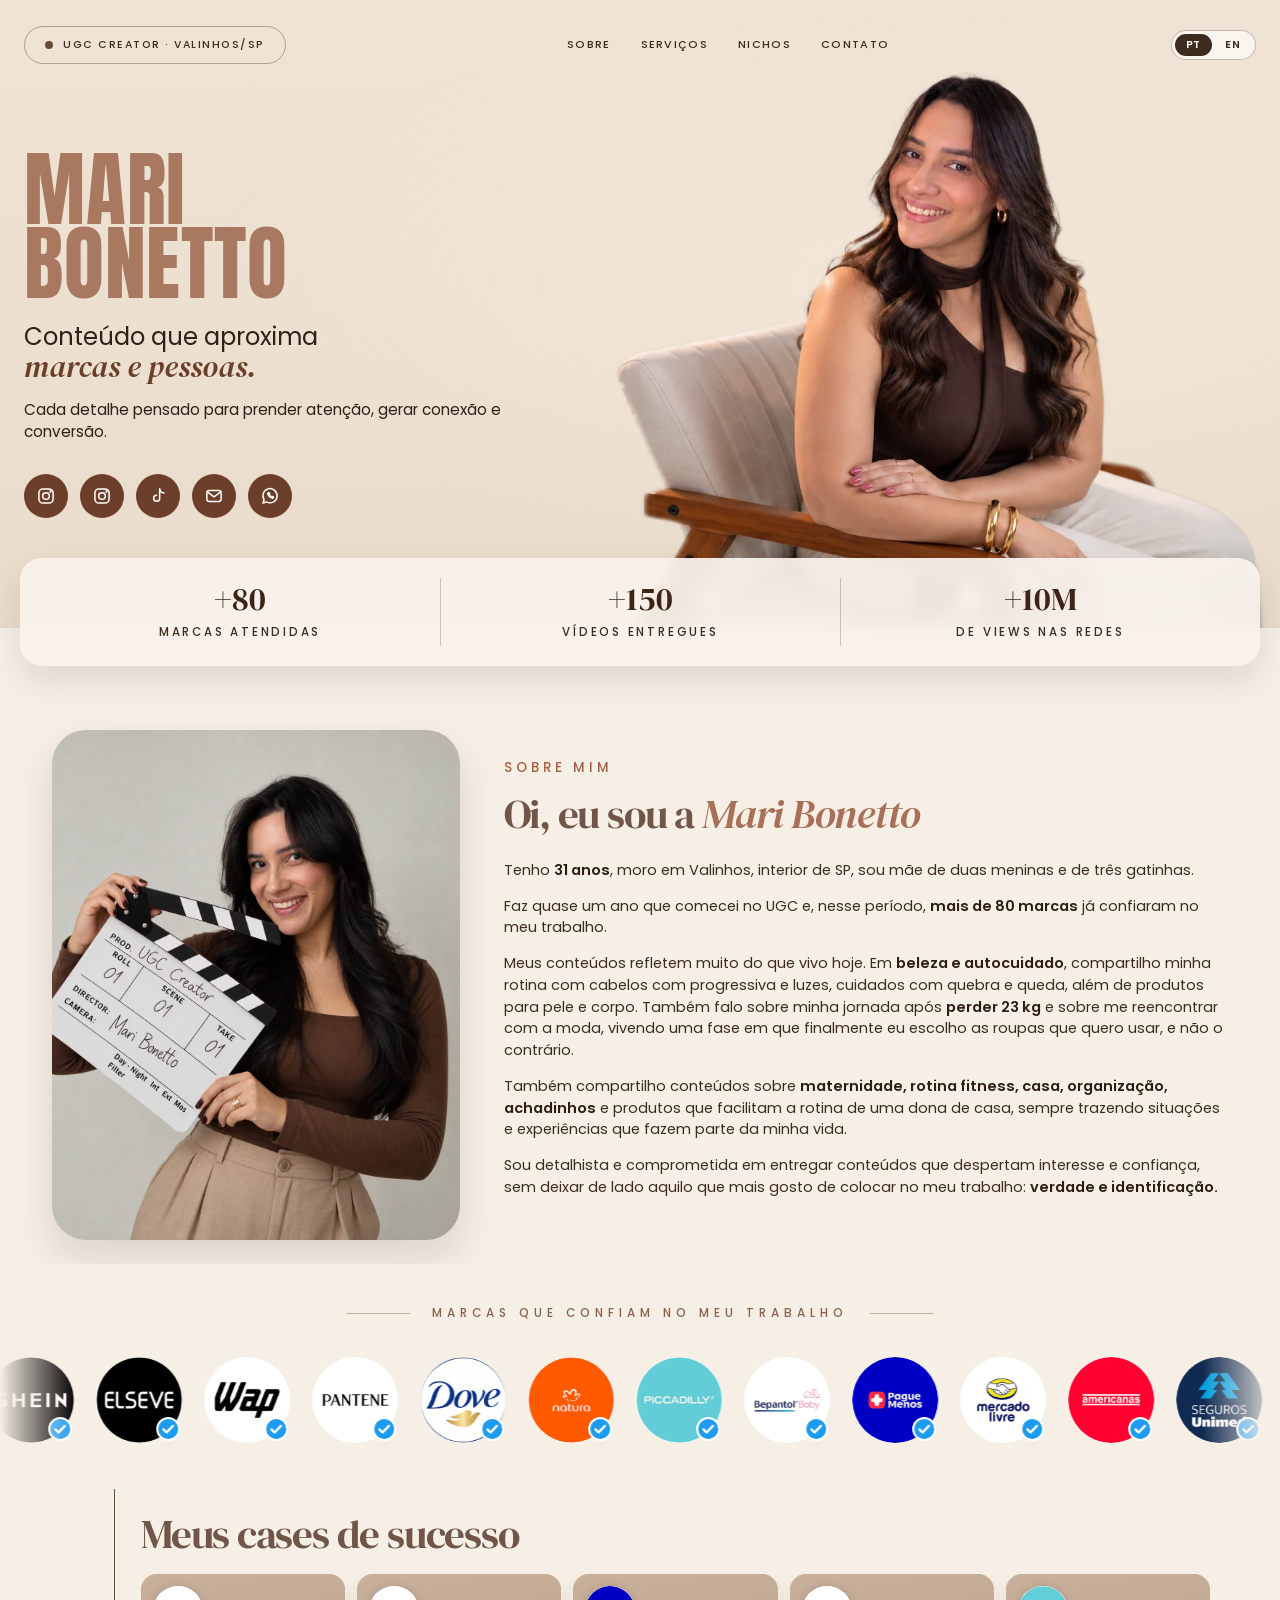
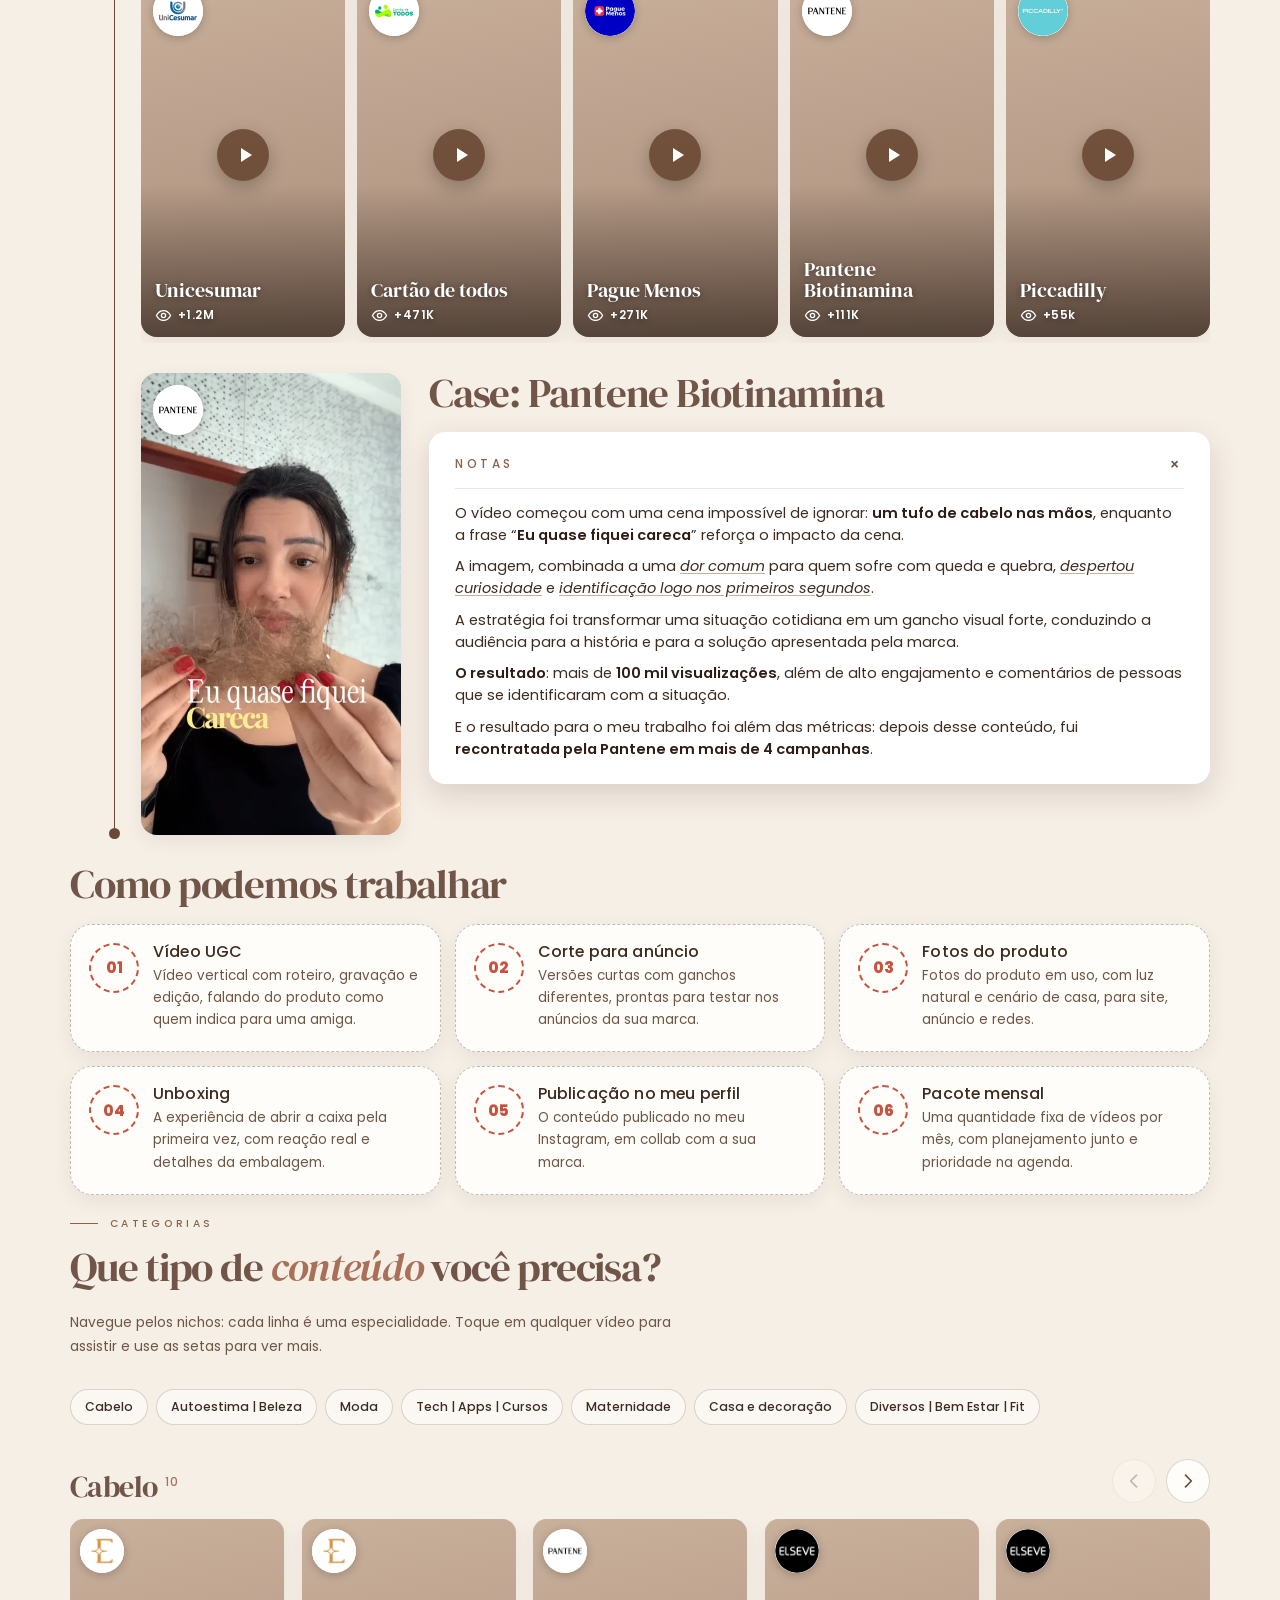
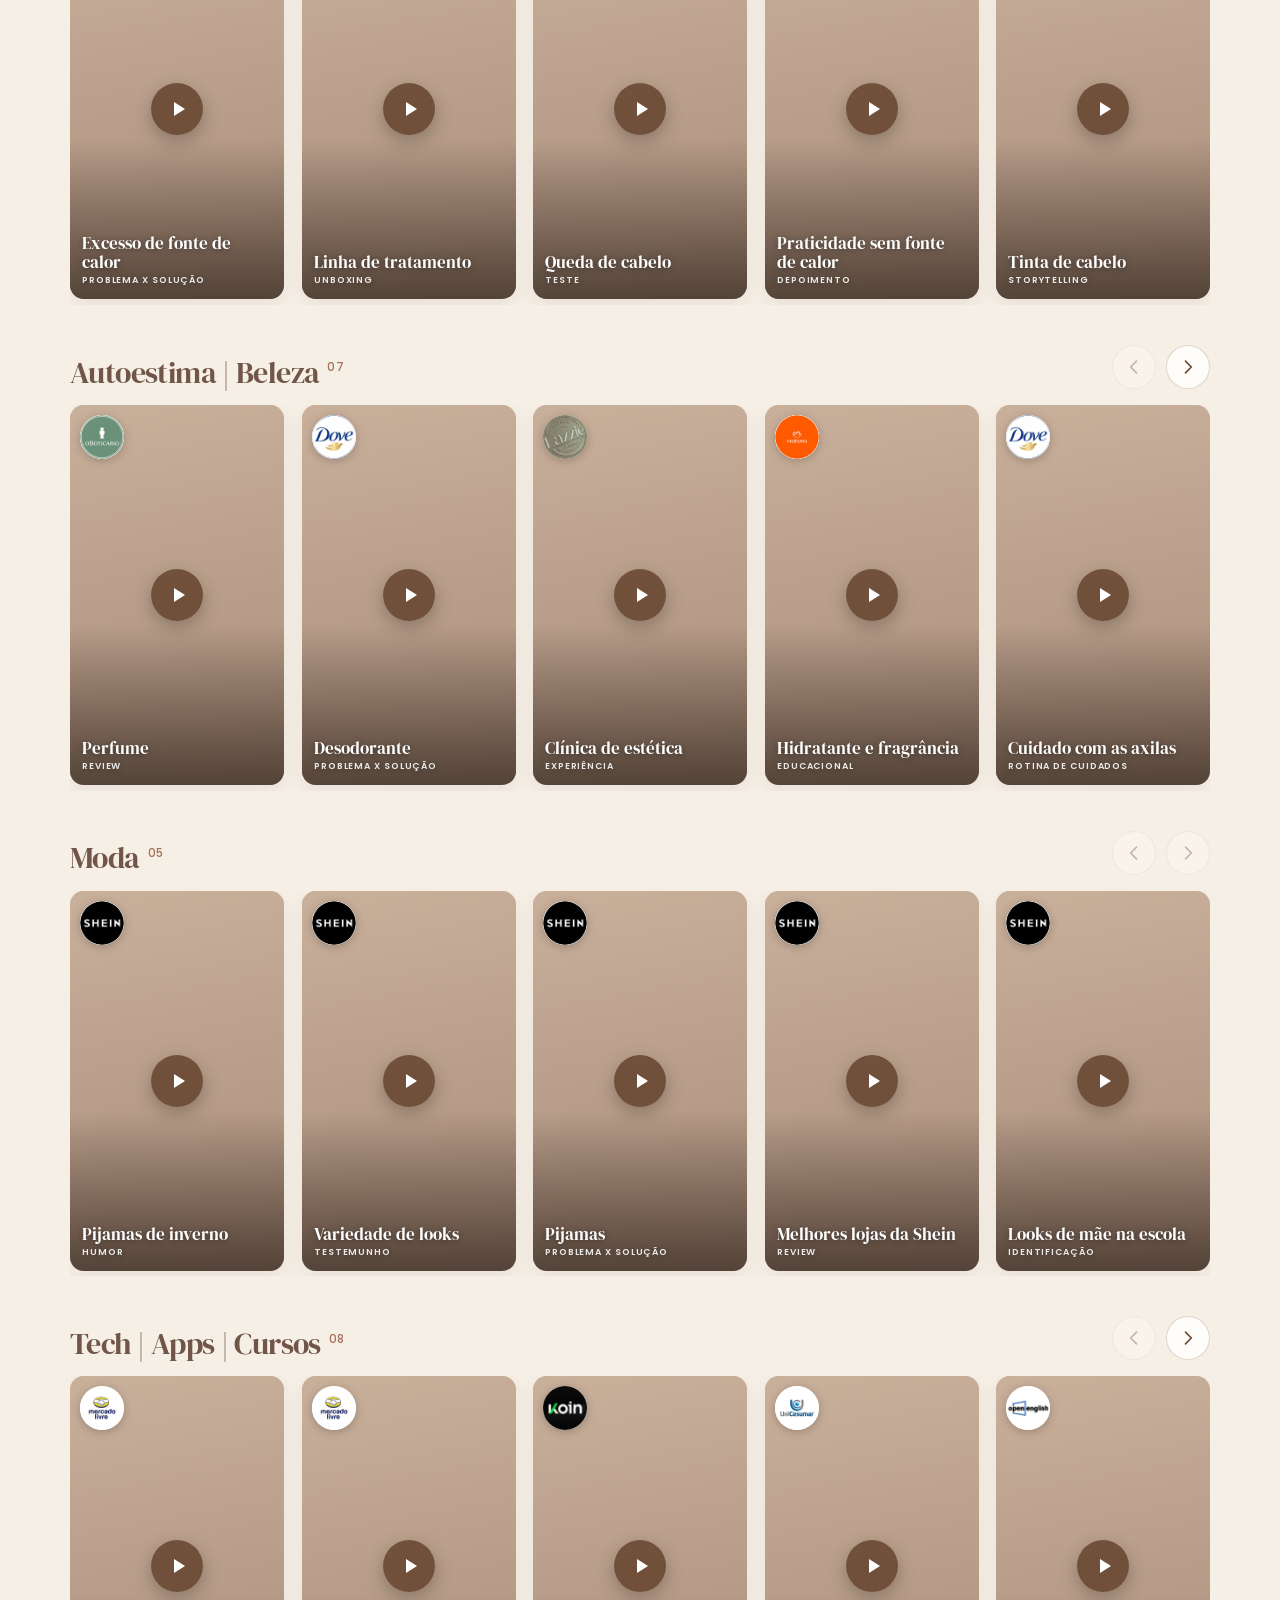
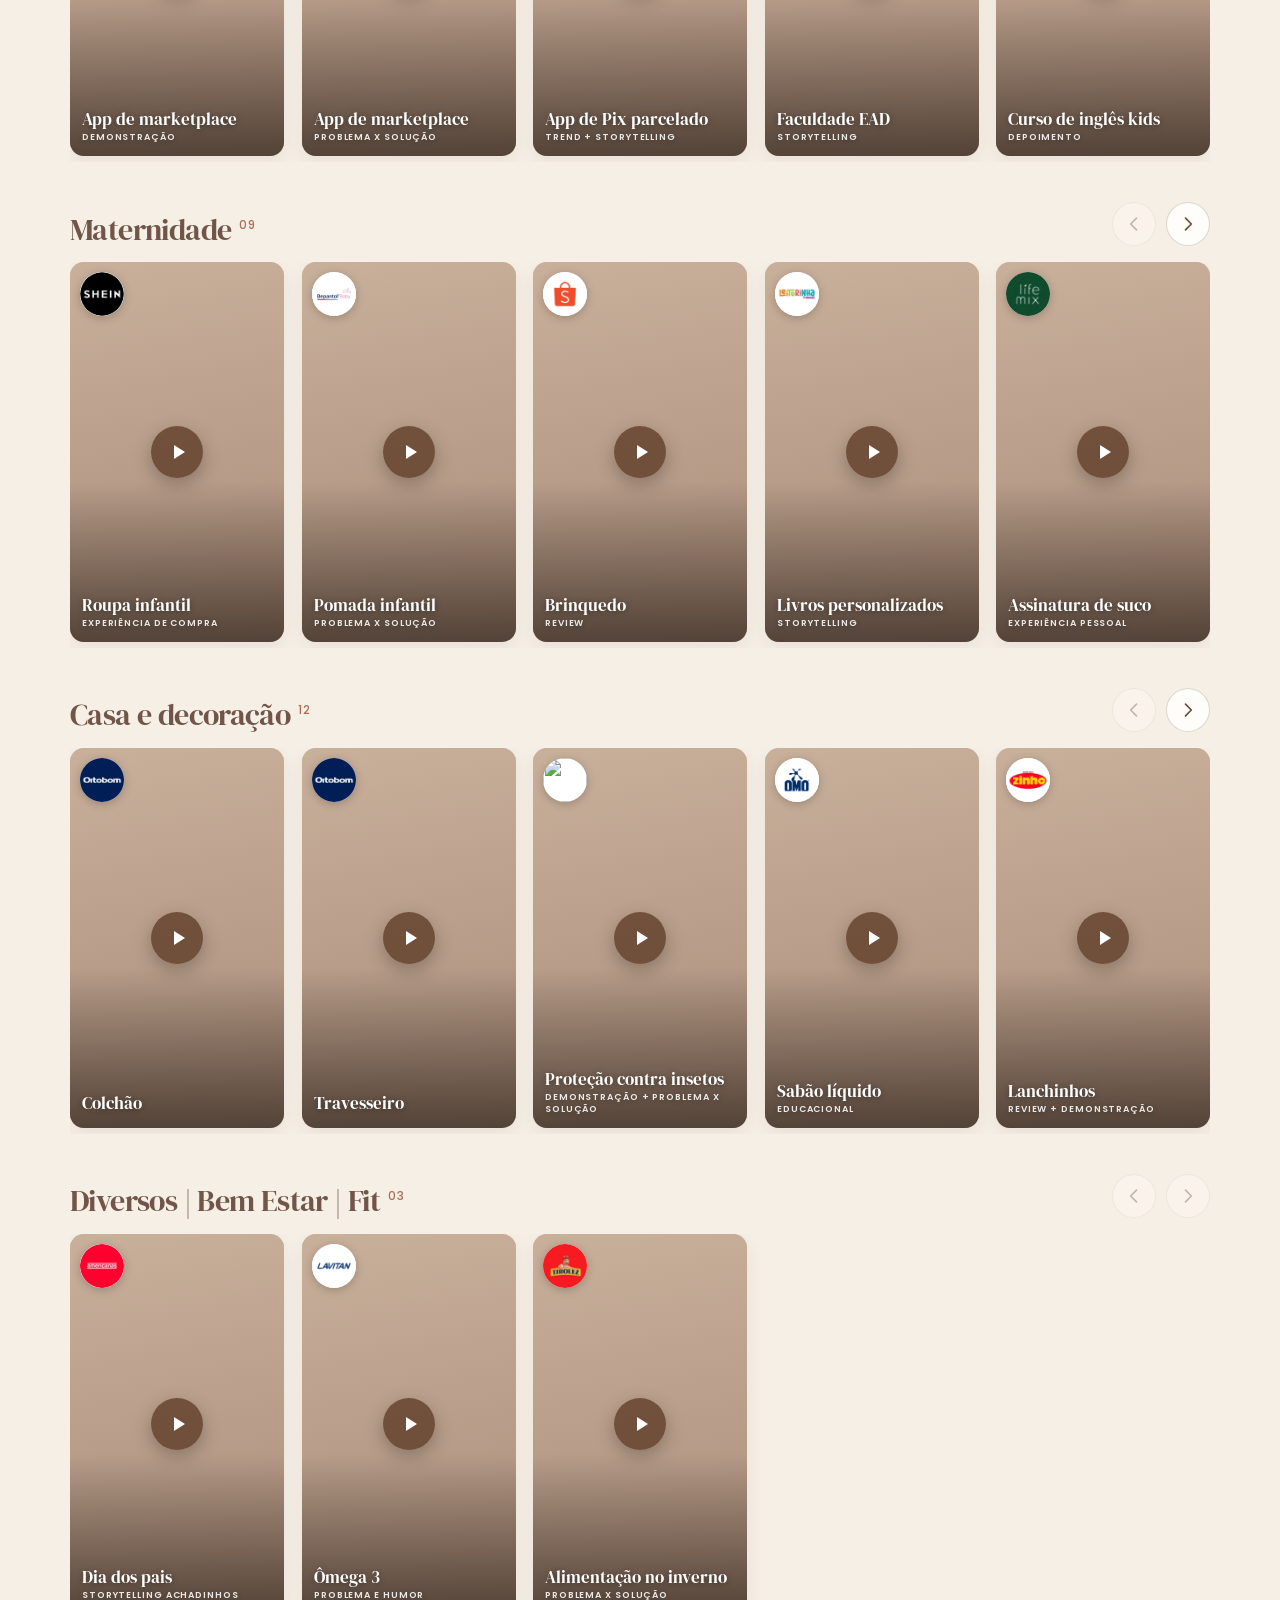
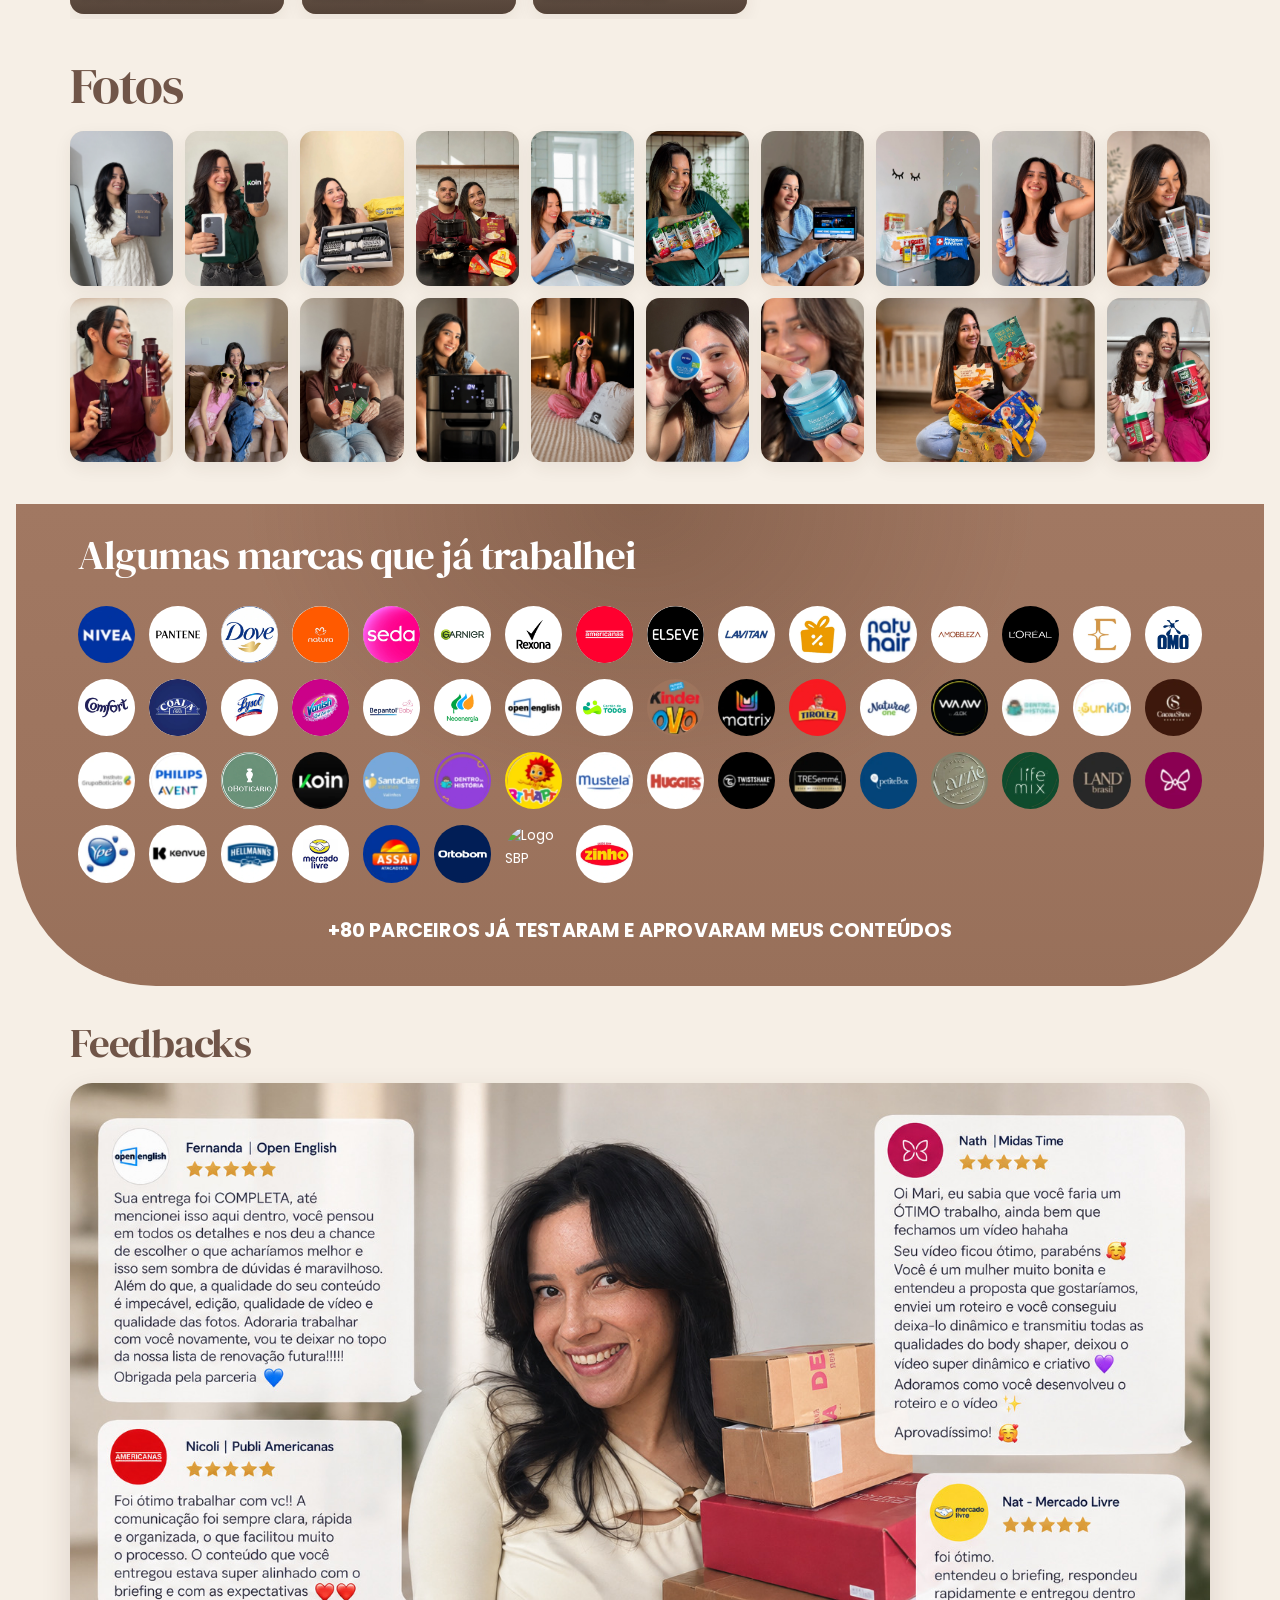
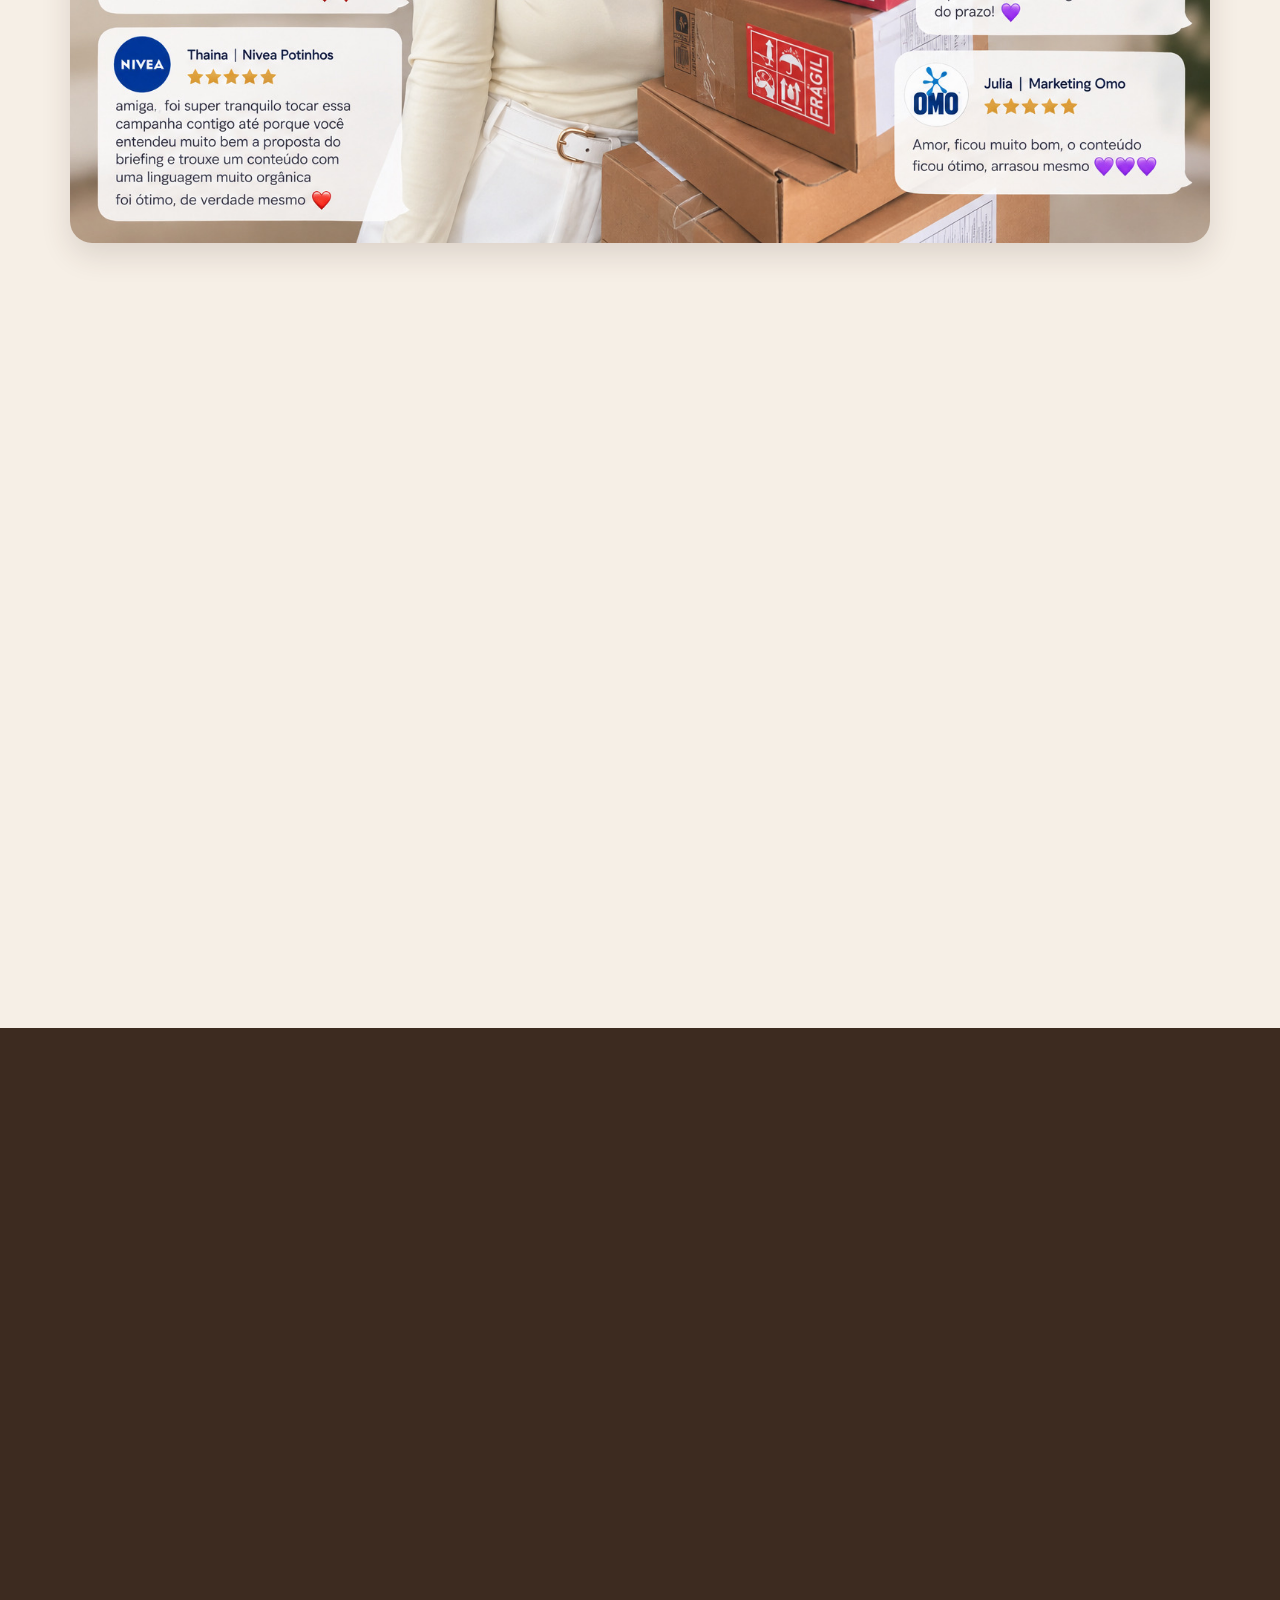
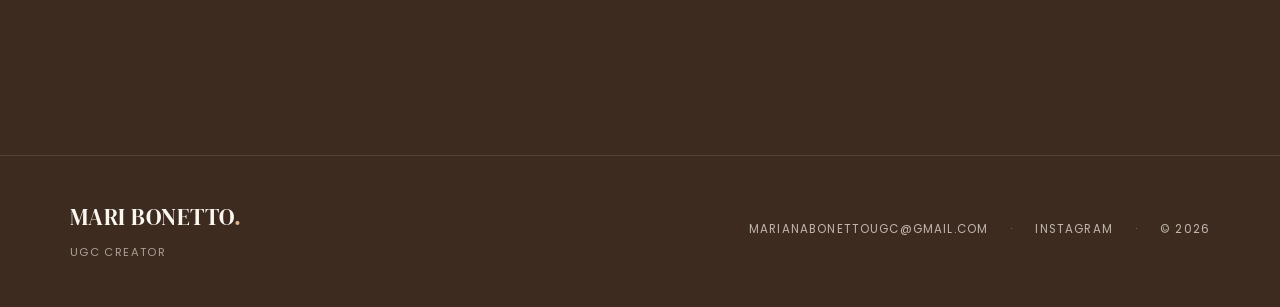
==== commit ae81a44f: "Remove classificações UGC não confirmadas dos vídeos Ortobom" ====
--- a/index.html
+++ b/index.html
@@ -1192,8 +1192,8 @@
 // ================================
 const trabalhos = [
   // Casa e decoração: seleção atualizada com os 12 vídeos solicitados
-  { nicho: "Casa e decoração", titulo: "Colchão",                formato: "Review + demonstração", marca: "Ortobom",      logo: "logos/parceiros/ortobom.webp",      link: "https://youtube.com/shorts/iFCHlL9I5jM" },
-  { nicho: "Casa e decoração", titulo: "Travesseiro",            formato: "Review + demonstração", marca: "Ortobom",      logo: "logos/parceiros/ortobom.webp",      link: "https://youtube.com/shorts/TkVSD2o6ftw" },
+  { nicho: "Casa e decoração", titulo: "Colchão",                formato: "", marca: "Ortobom",      logo: "logos/parceiros/ortobom.webp",      link: "https://youtube.com/shorts/iFCHlL9I5jM" },
+  { nicho: "Casa e decoração", titulo: "Travesseiro",            formato: "", marca: "Ortobom",      logo: "logos/parceiros/ortobom.webp",      link: "https://youtube.com/shorts/TkVSD2o6ftw" },
   { nicho: "Casa e decoração", titulo: "Proteção contra insetos", formato: "Demonstração + problema x solução", marca: "SBP", logo: "https://upload.wikimedia.org/wikipedia/commons/c/c3/Logotipo_SBP.png", link: "https://youtube.com/shorts/jIxlyq_Grb4" },
   { nicho: "Casa e decoração", titulo: "Sabão líquido",          formato: "Educacional",        marca: "Omo",          logo: "logos/parceiros/omo.webp",          link: "https://youtube.com/shorts/gv9PVkXk3nQ" },
   { nicho: "Casa e decoração", titulo: "Lanchinhos",             formato: "Review + demonstração", marca: "Zinho",      logo: "logos/parceiros/zinho.webp",        link: "https://youtube.com/shorts/Ij4oiSEvM6Y" },
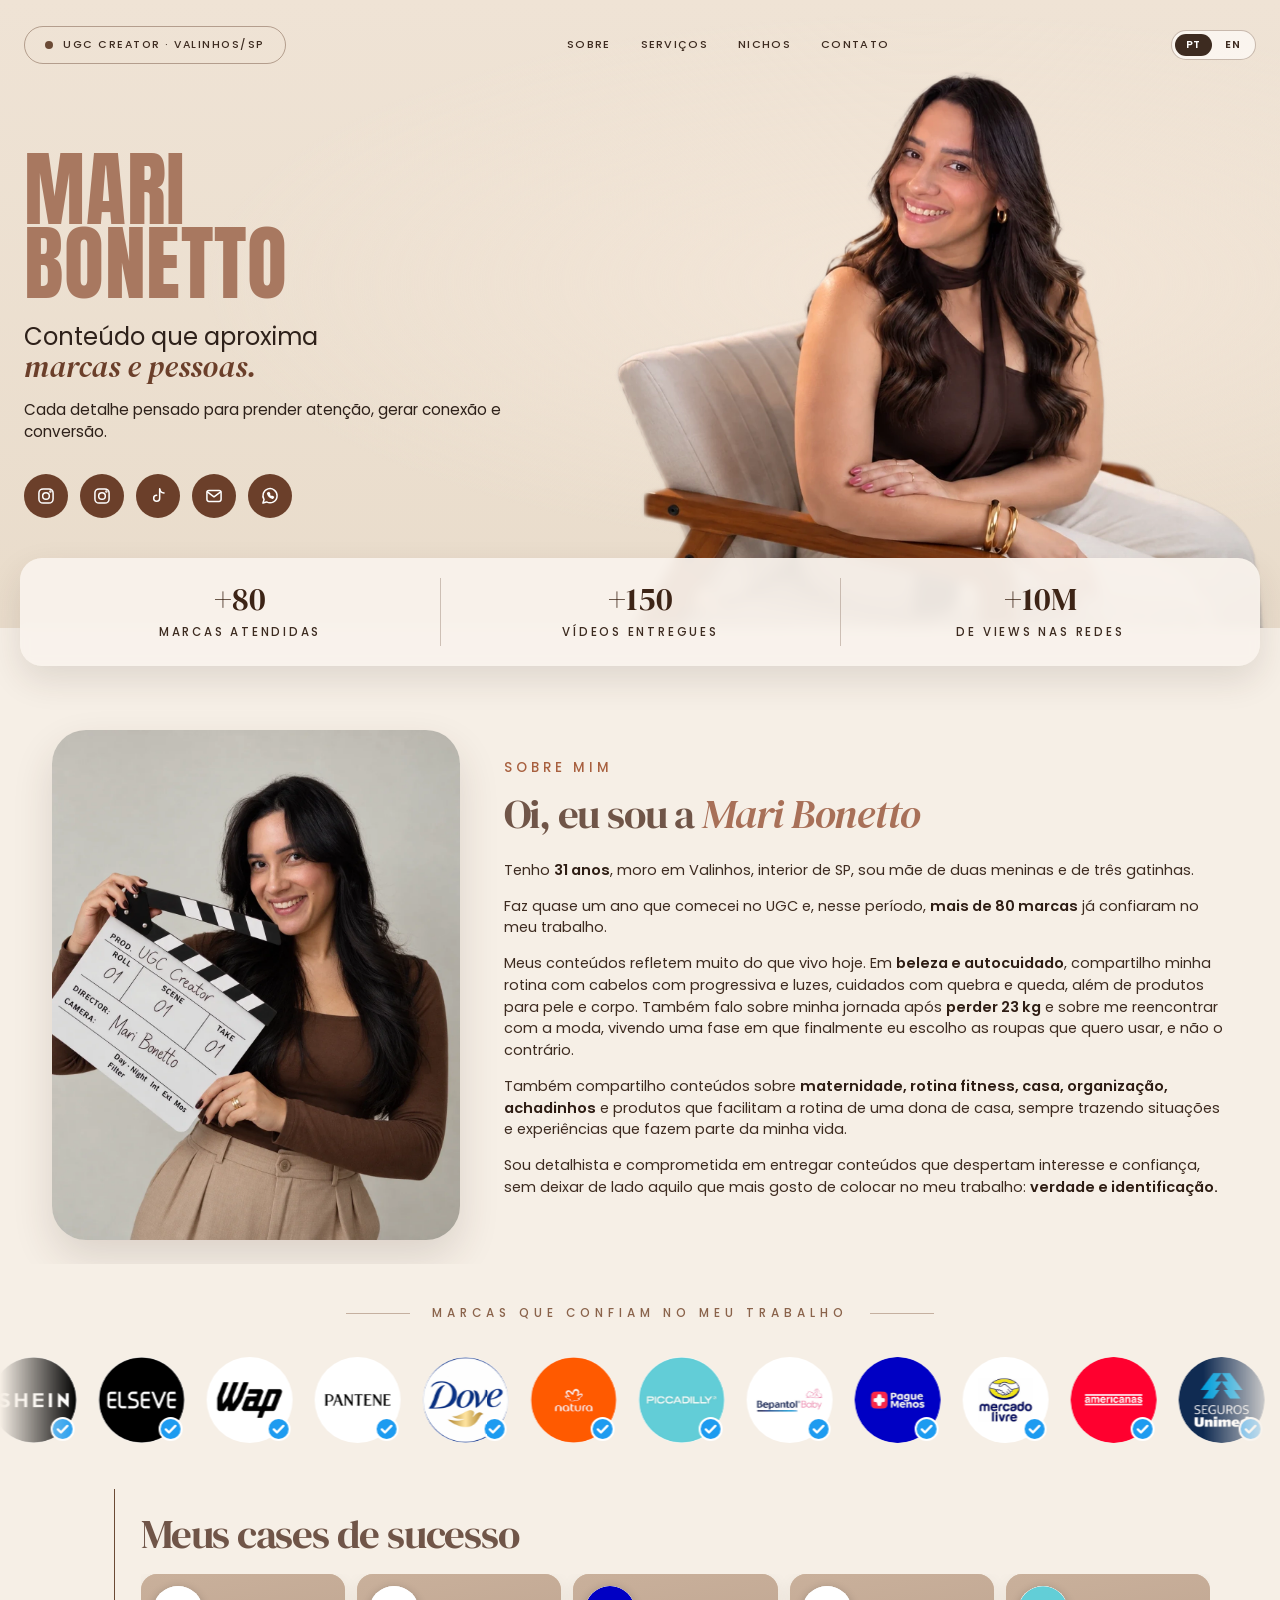
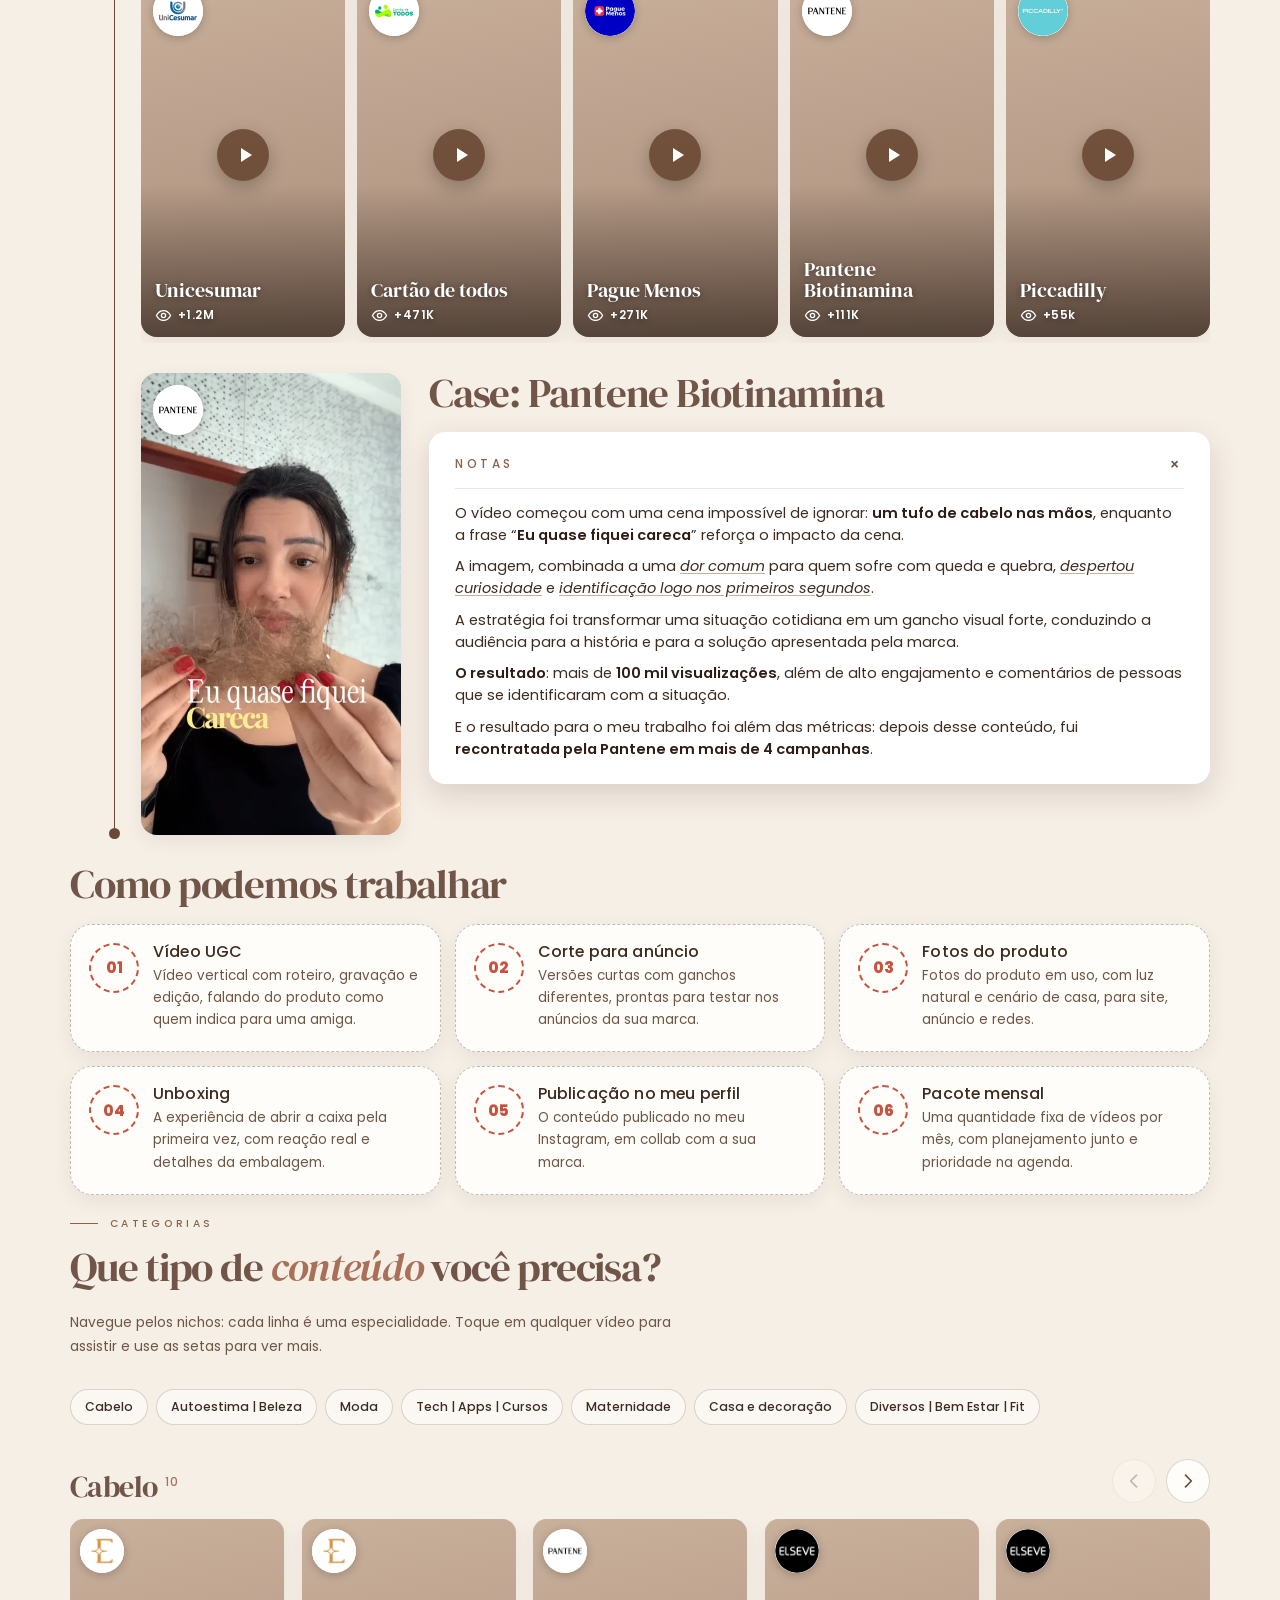
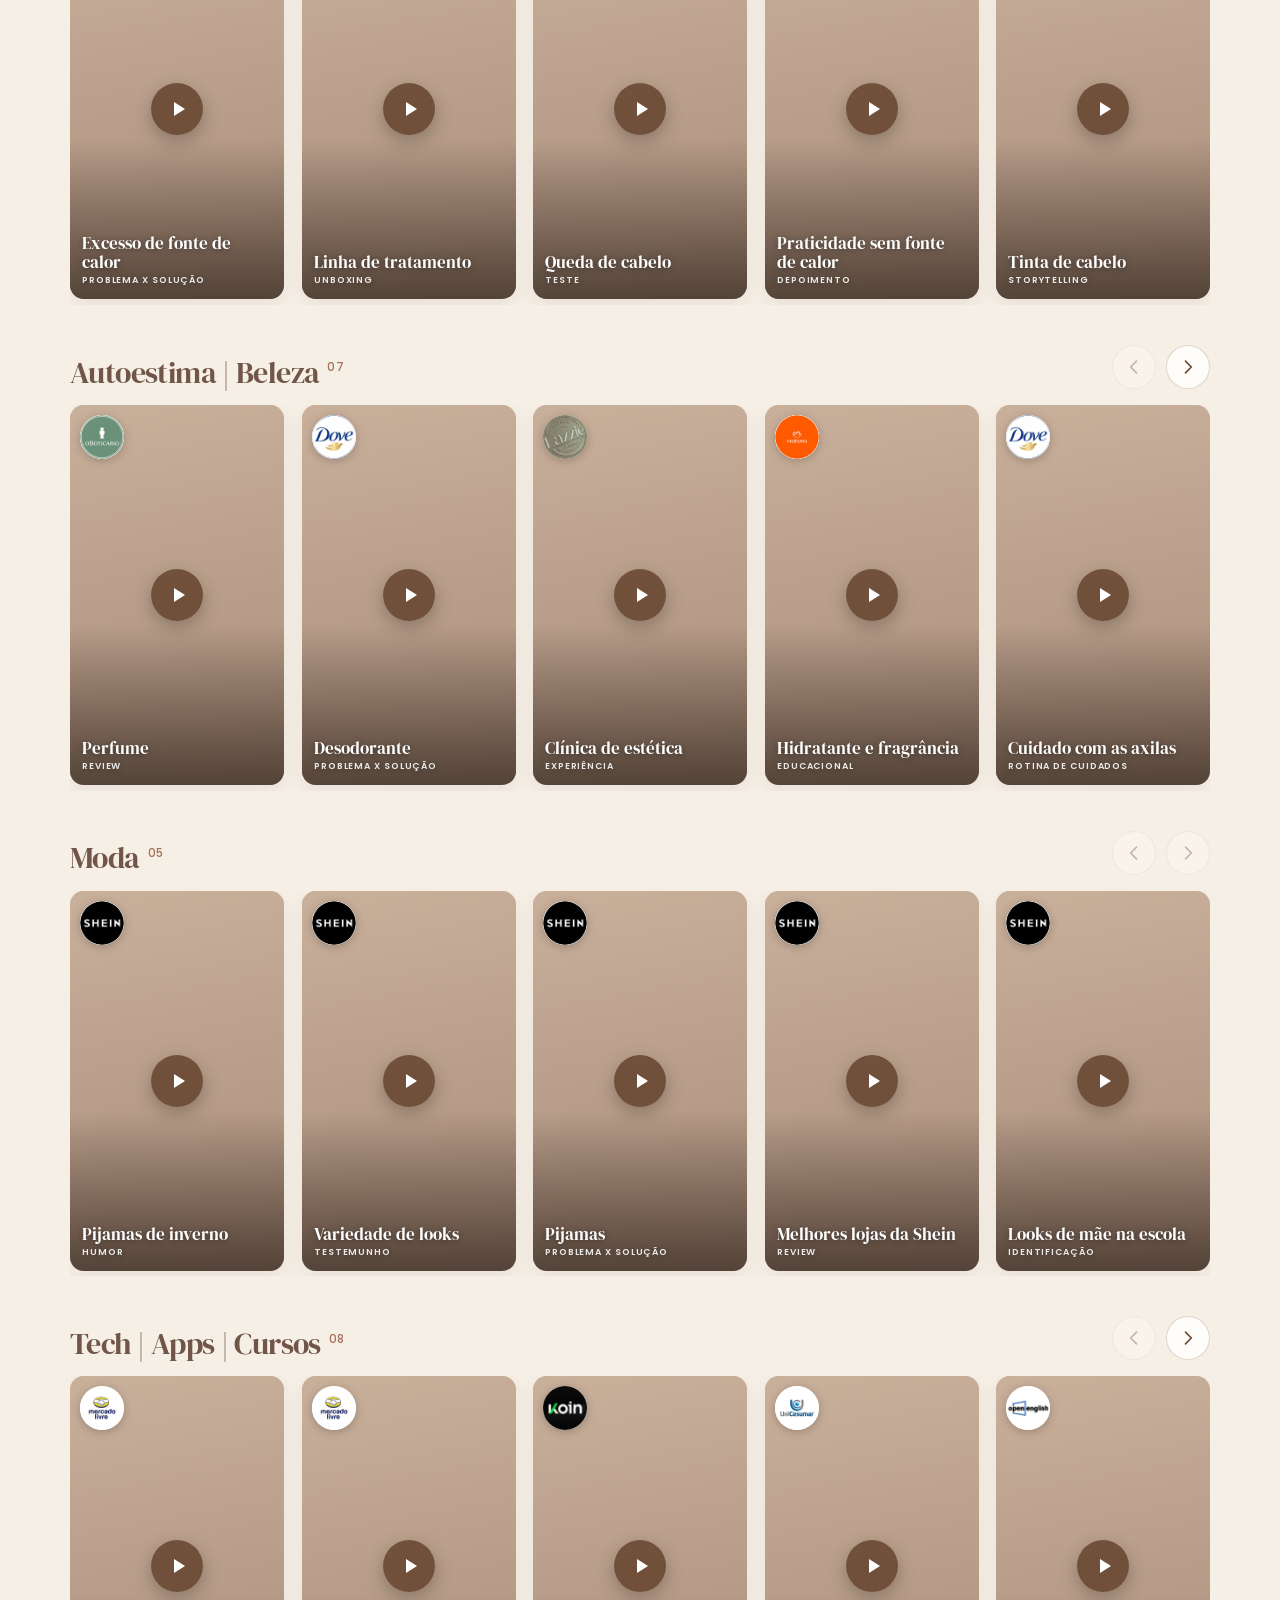
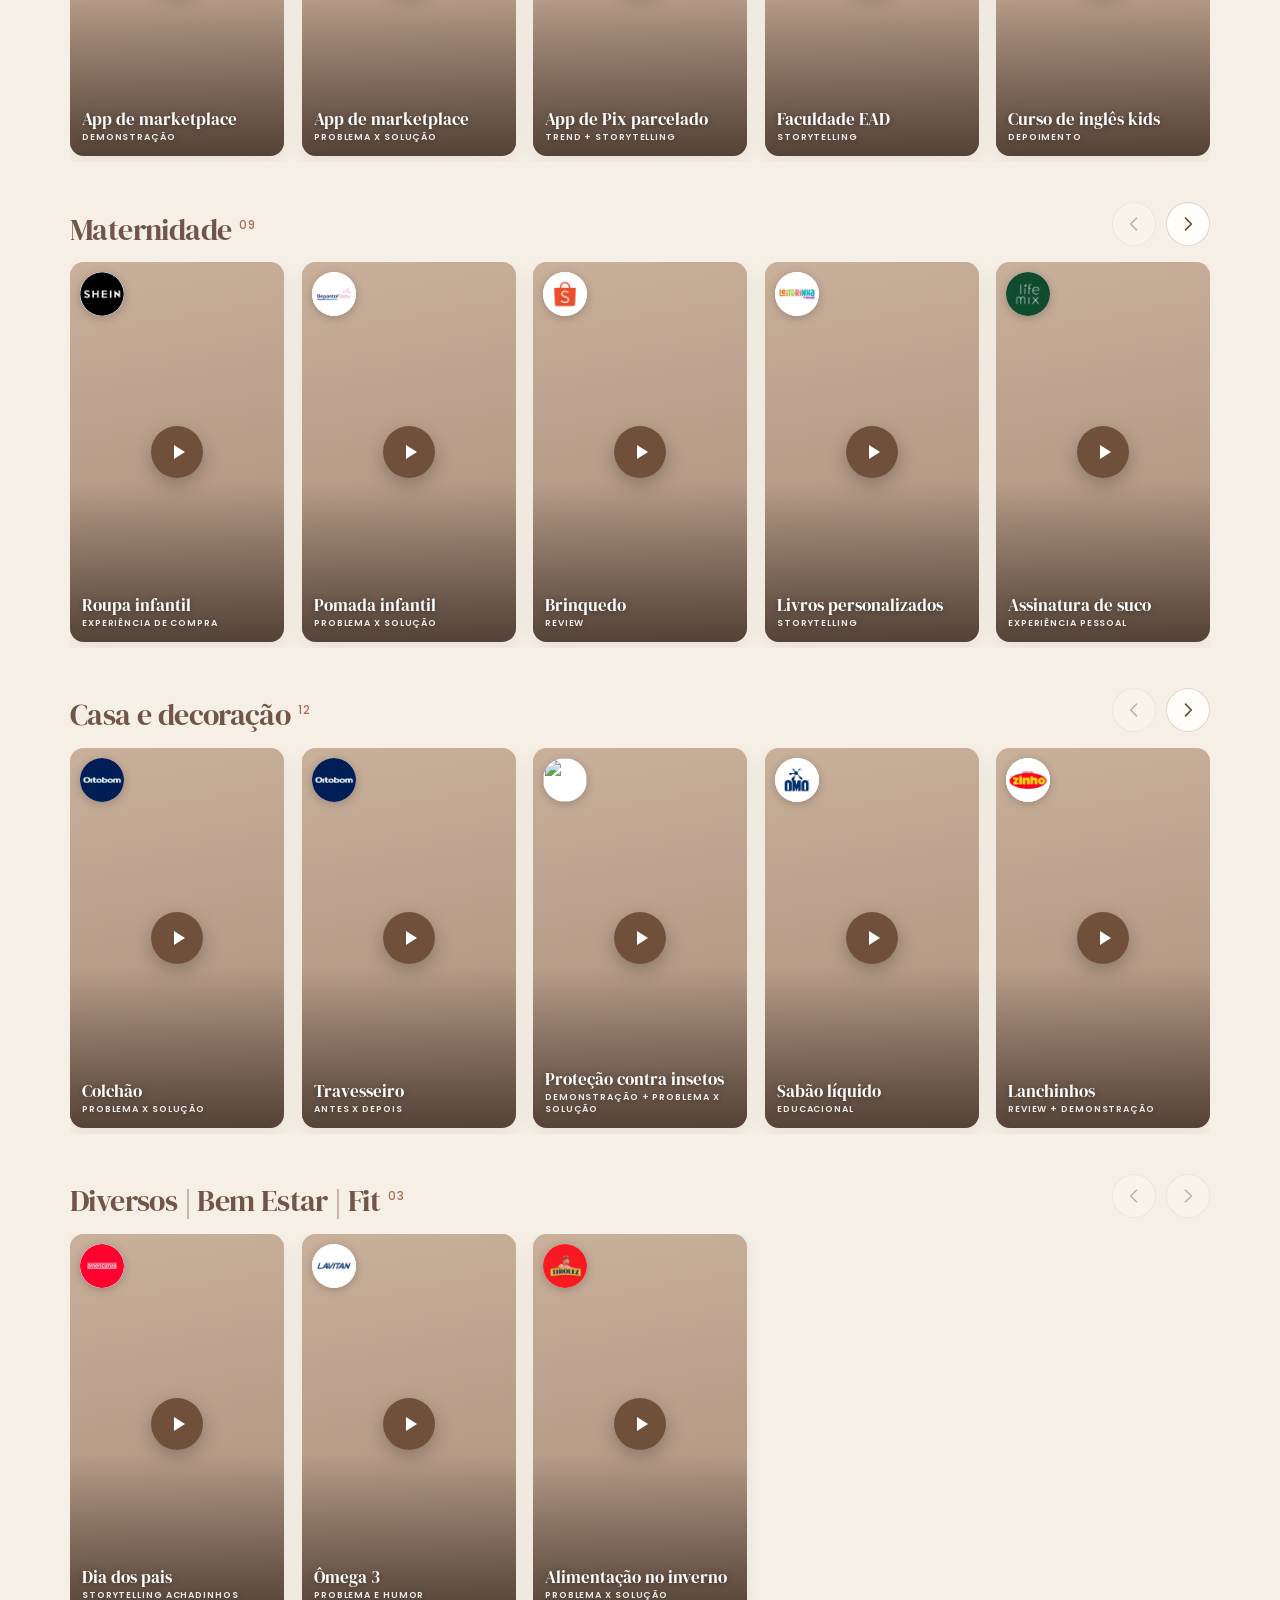
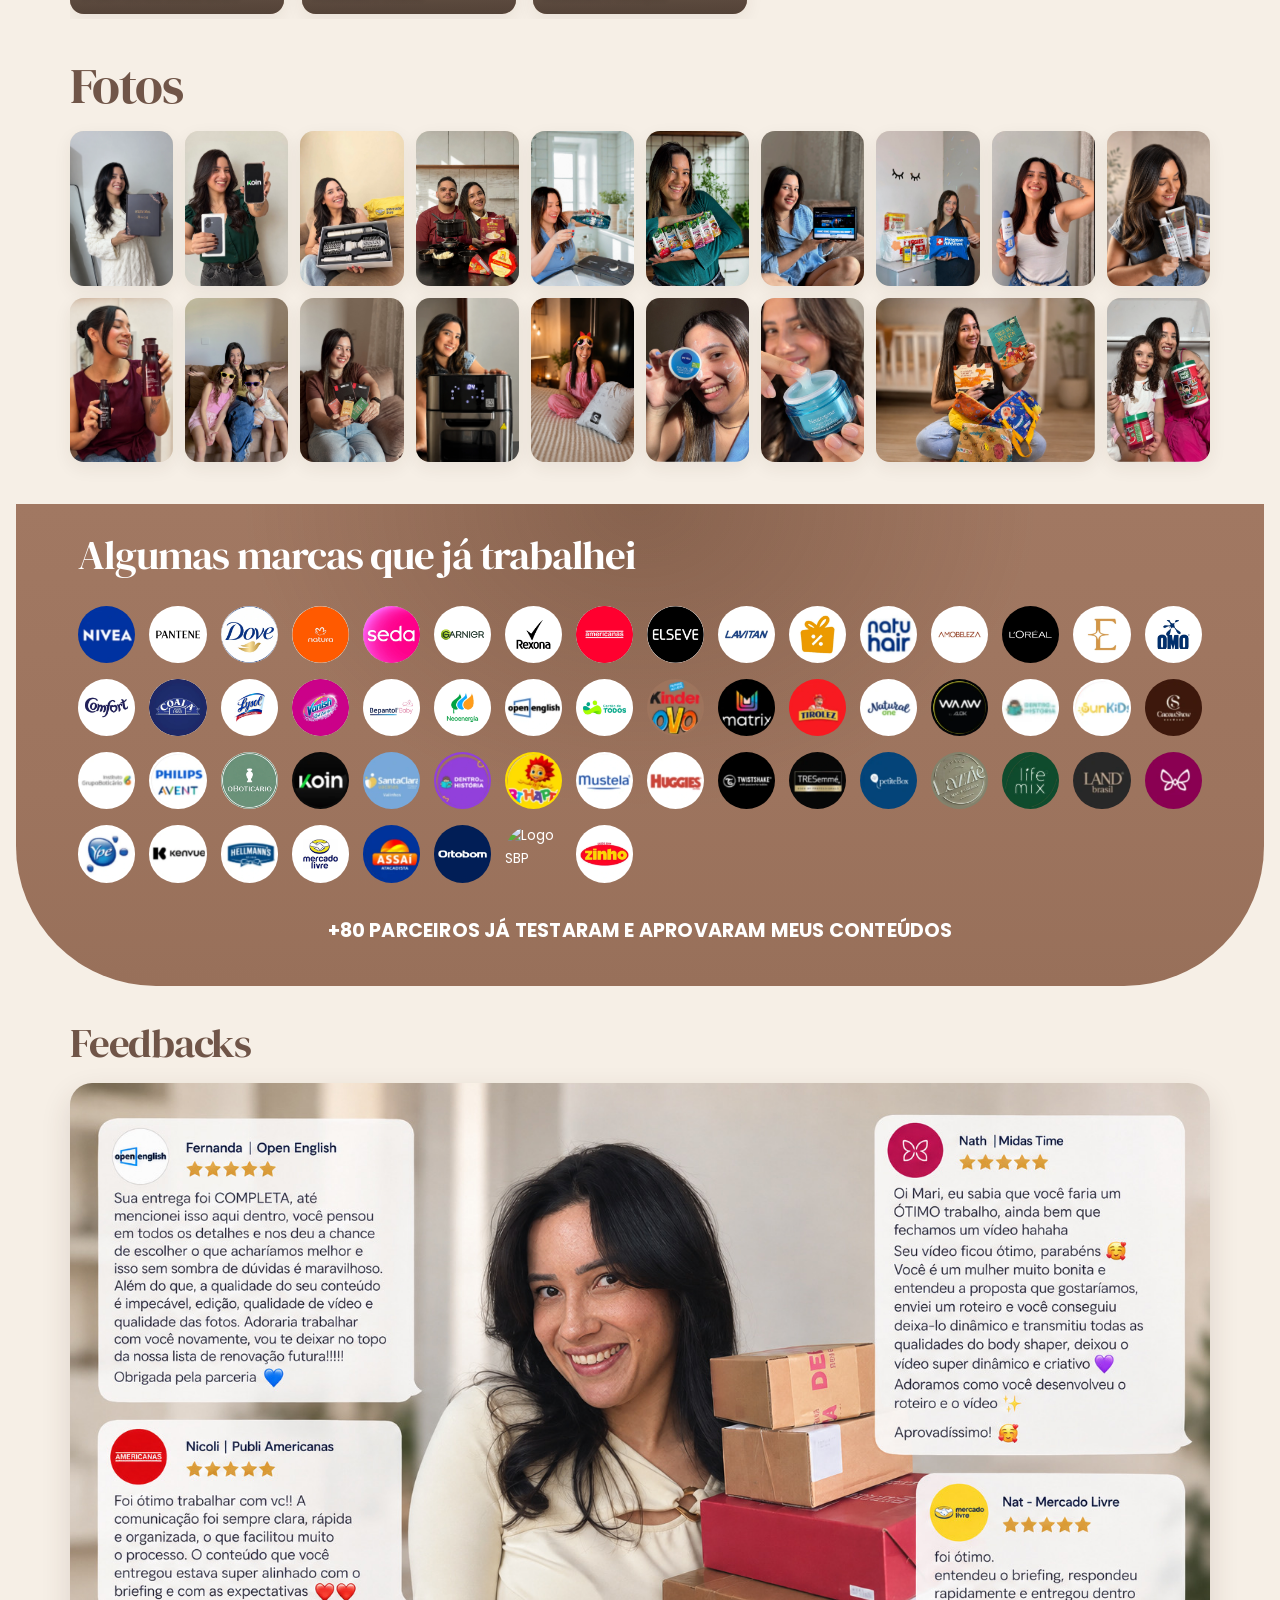
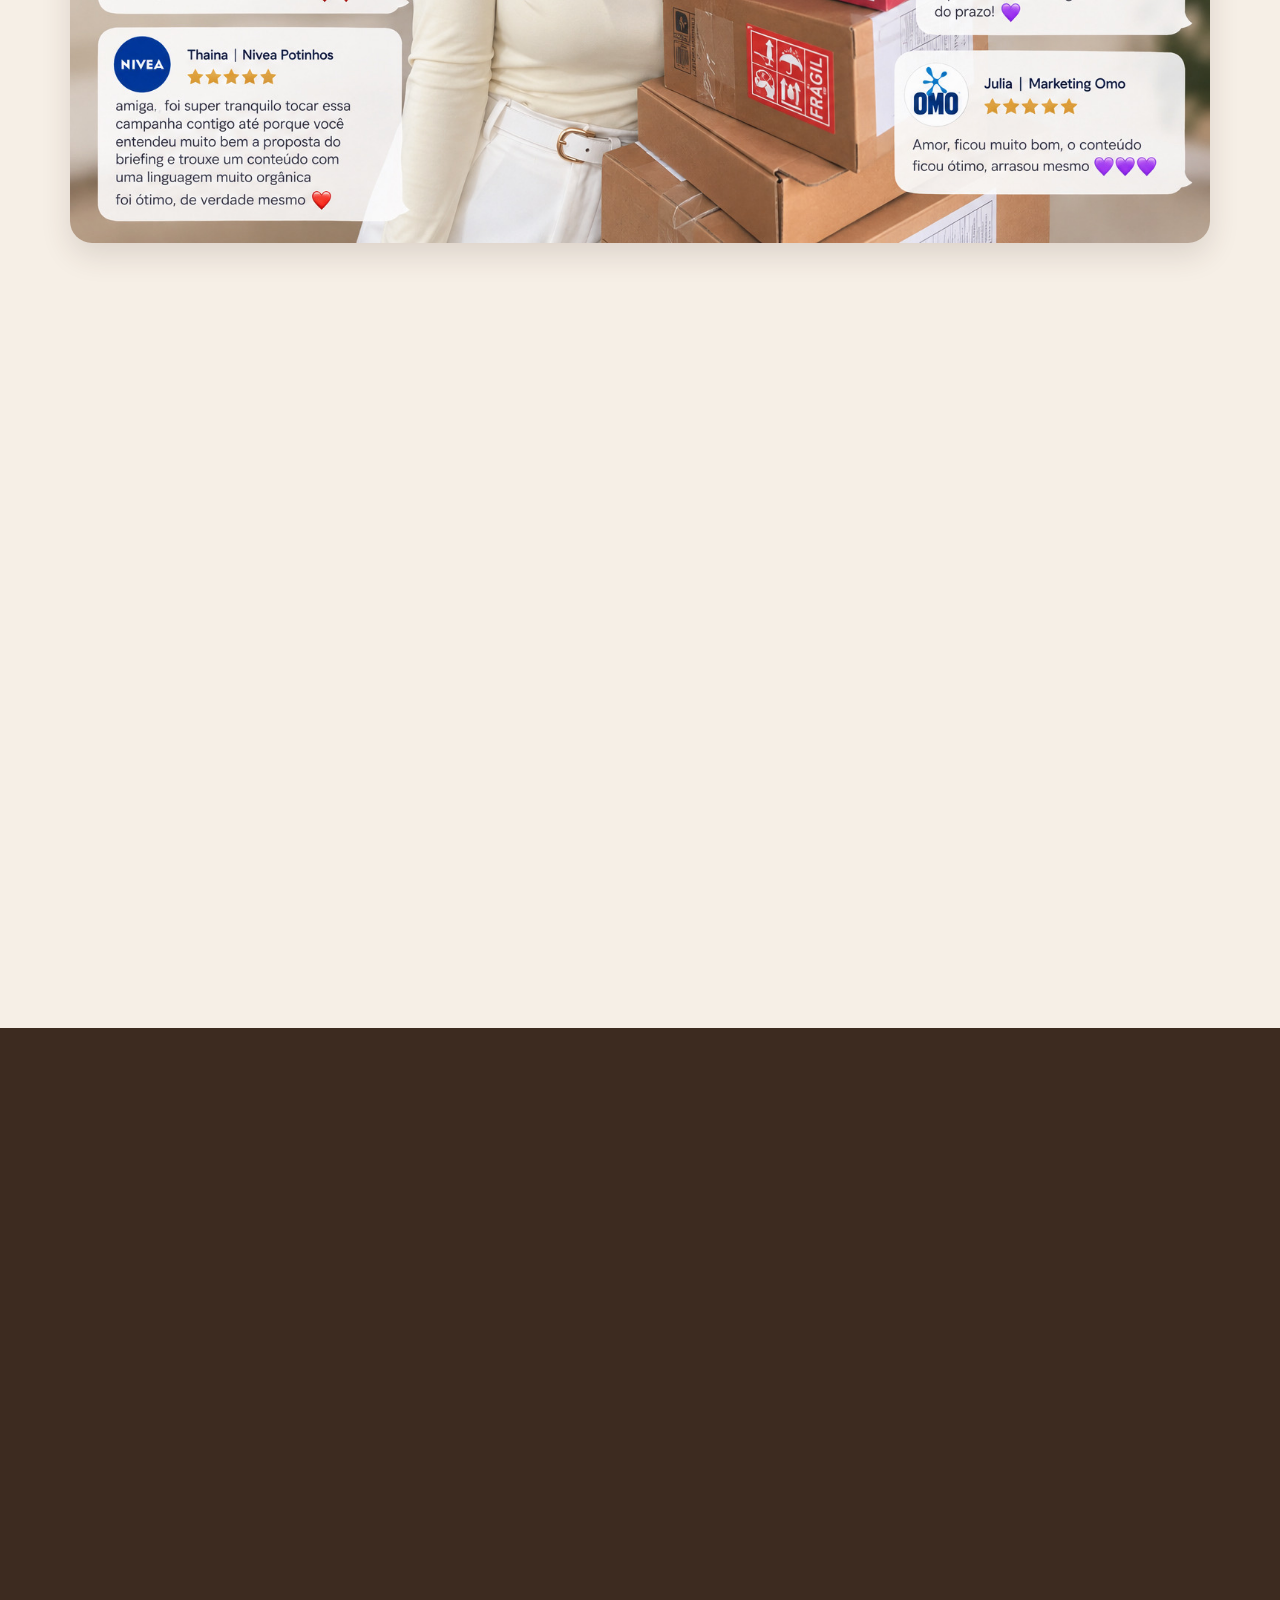
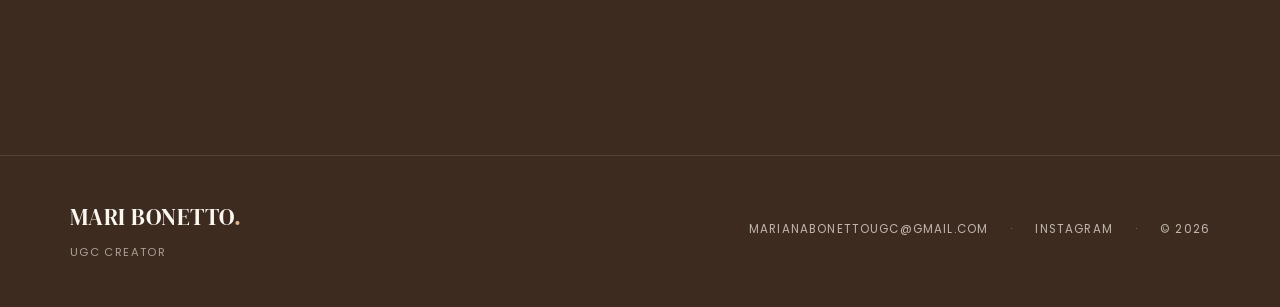
==== commit 6e6b420c: "Define formatos UGC dos vídeos Ortobom" ====
--- a/index.html
+++ b/index.html
@@ -1192,8 +1192,8 @@
 // ================================
 const trabalhos = [
   // Casa e decoração: seleção atualizada com os 12 vídeos solicitados
-  { nicho: "Casa e decoração", titulo: "Colchão",                formato: "", marca: "Ortobom",      logo: "logos/parceiros/ortobom.webp",      link: "https://youtube.com/shorts/iFCHlL9I5jM" },
-  { nicho: "Casa e decoração", titulo: "Travesseiro",            formato: "", marca: "Ortobom",      logo: "logos/parceiros/ortobom.webp",      link: "https://youtube.com/shorts/TkVSD2o6ftw" },
+  { nicho: "Casa e decoração", titulo: "Colchão",                formato: "Problema x solução", marca: "Ortobom",      logo: "logos/parceiros/ortobom.webp",      link: "https://youtube.com/shorts/iFCHlL9I5jM" },
+  { nicho: "Casa e decoração", titulo: "Travesseiro",            formato: "Antes x depois", marca: "Ortobom",      logo: "logos/parceiros/ortobom.webp",      link: "https://youtube.com/shorts/TkVSD2o6ftw" },
   { nicho: "Casa e decoração", titulo: "Proteção contra insetos", formato: "Demonstração + problema x solução", marca: "SBP", logo: "https://upload.wikimedia.org/wikipedia/commons/c/c3/Logotipo_SBP.png", link: "https://youtube.com/shorts/jIxlyq_Grb4" },
   { nicho: "Casa e decoração", titulo: "Sabão líquido",          formato: "Educacional",        marca: "Omo",          logo: "logos/parceiros/omo.webp",          link: "https://youtube.com/shorts/gv9PVkXk3nQ" },
   { nicho: "Casa e decoração", titulo: "Lanchinhos",             formato: "Review + demonstração", marca: "Zinho",      logo: "logos/parceiros/zinho.webp",        link: "https://youtube.com/shorts/Ij4oiSEvM6Y" },
